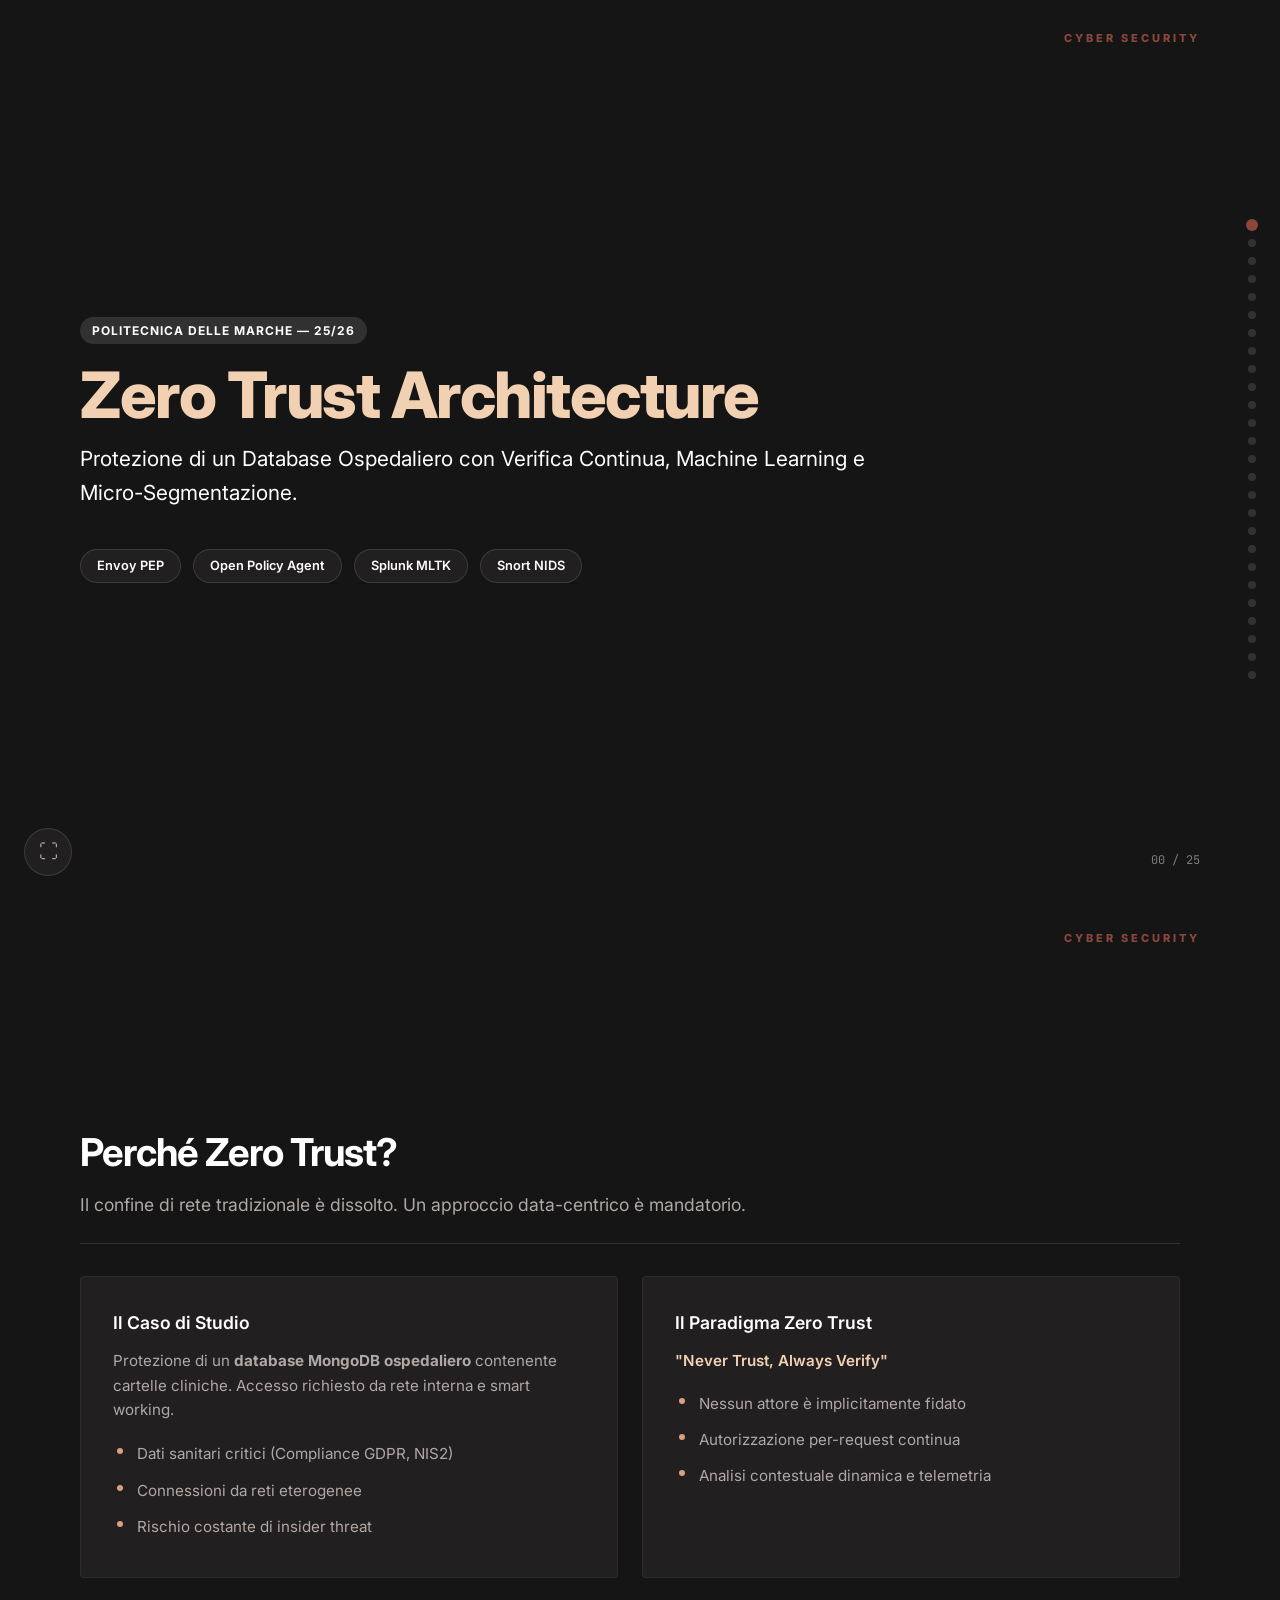
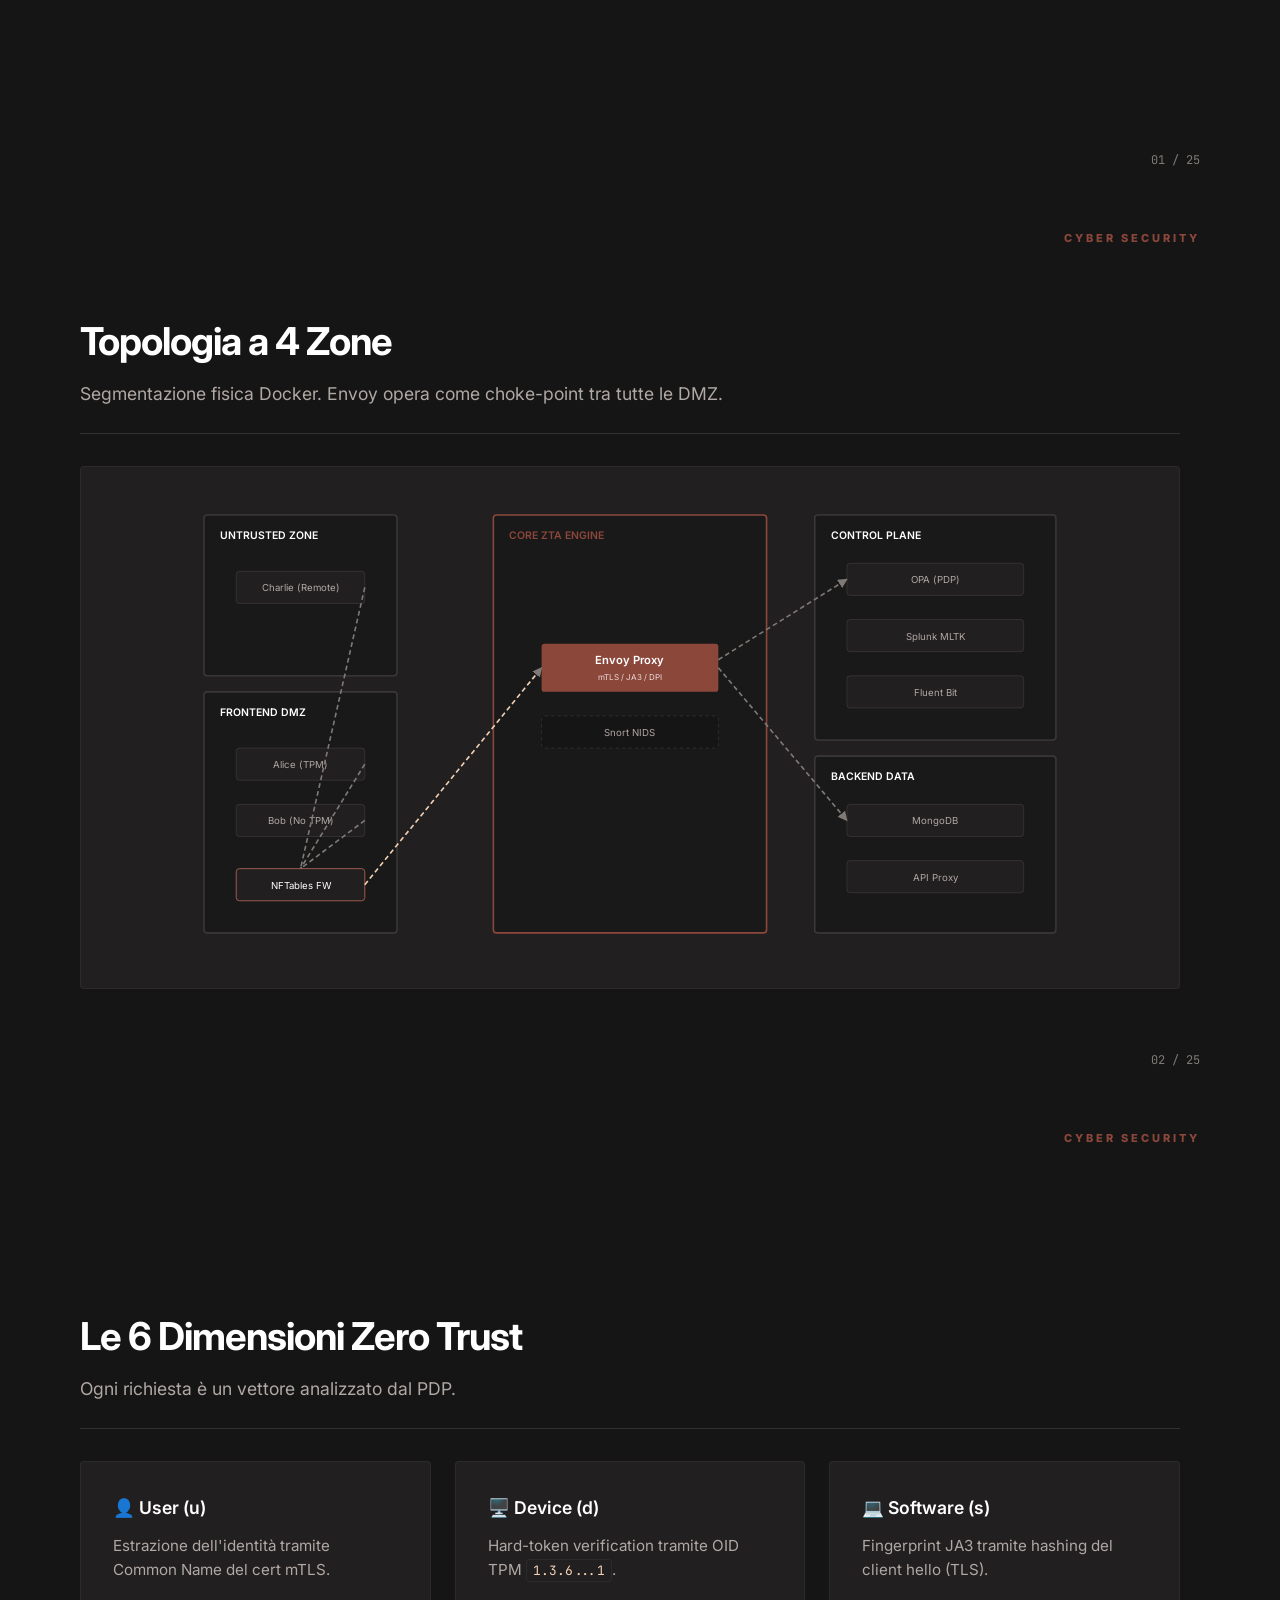
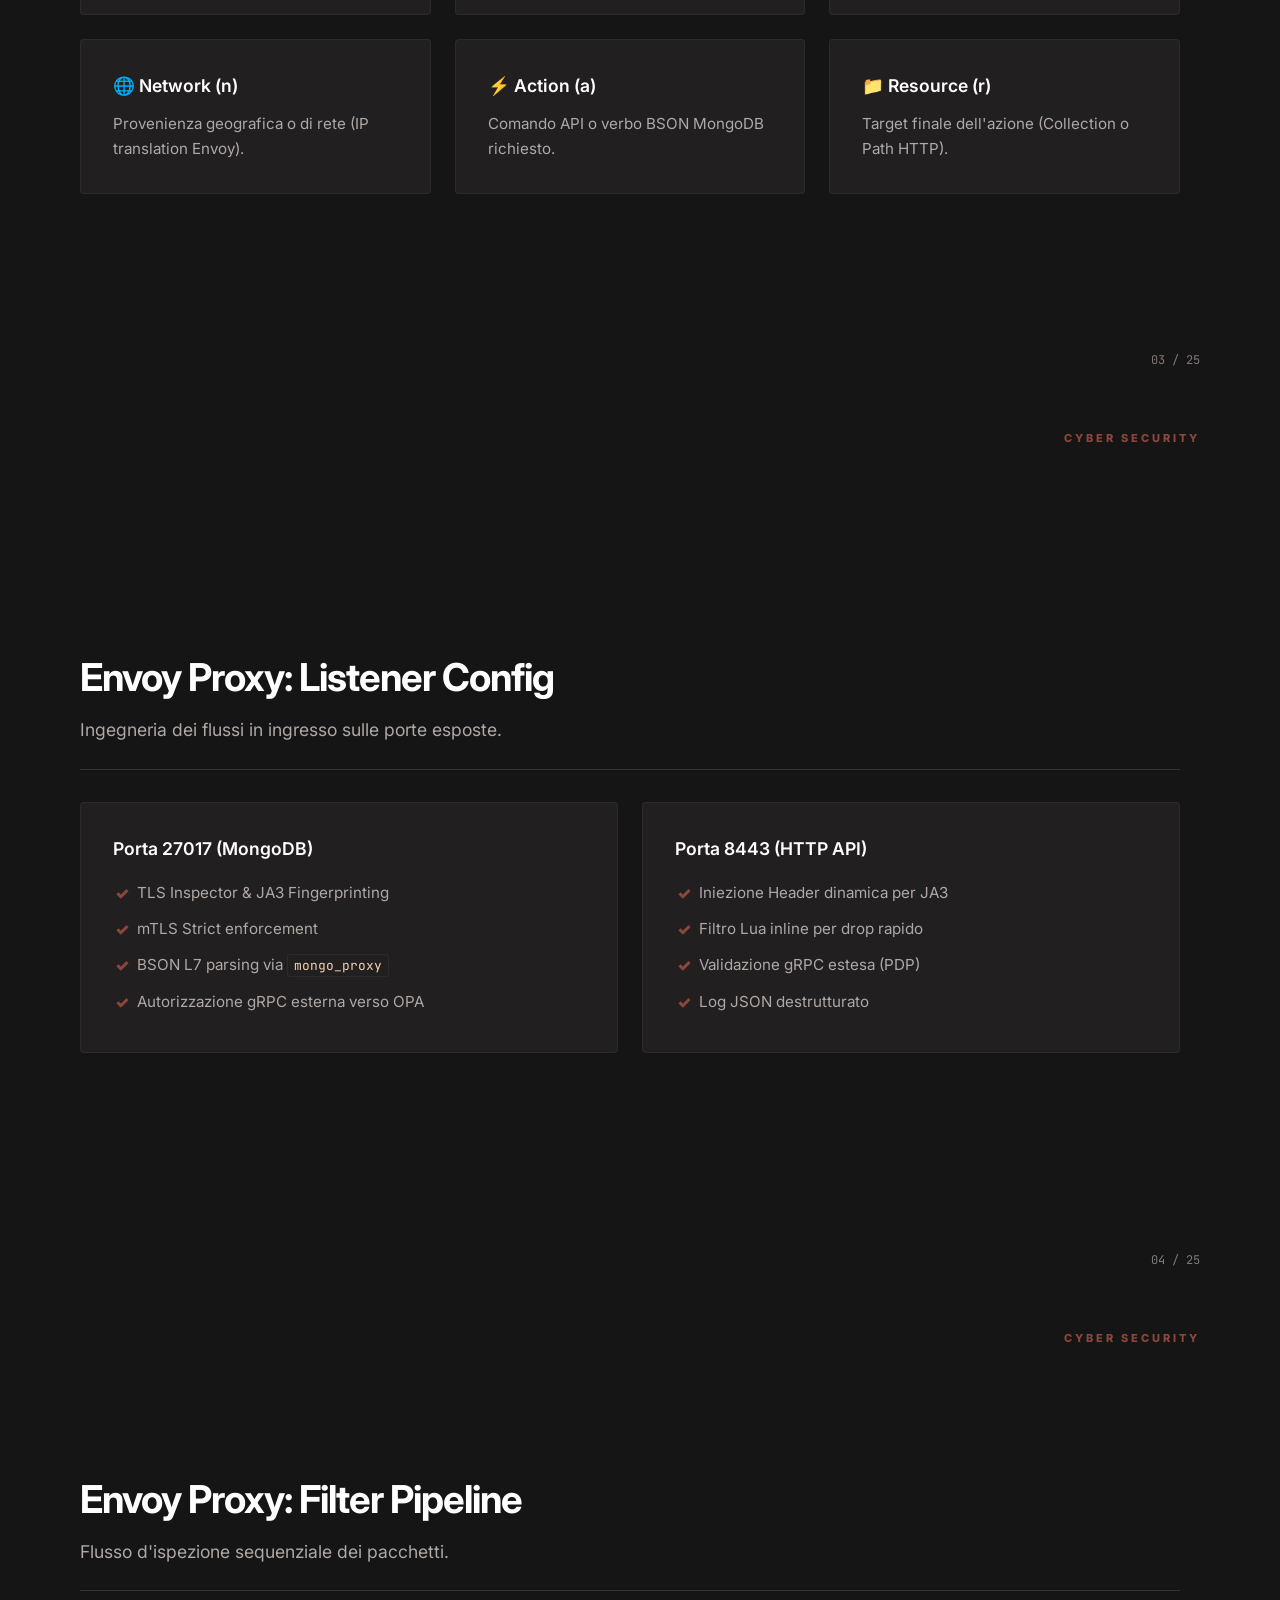
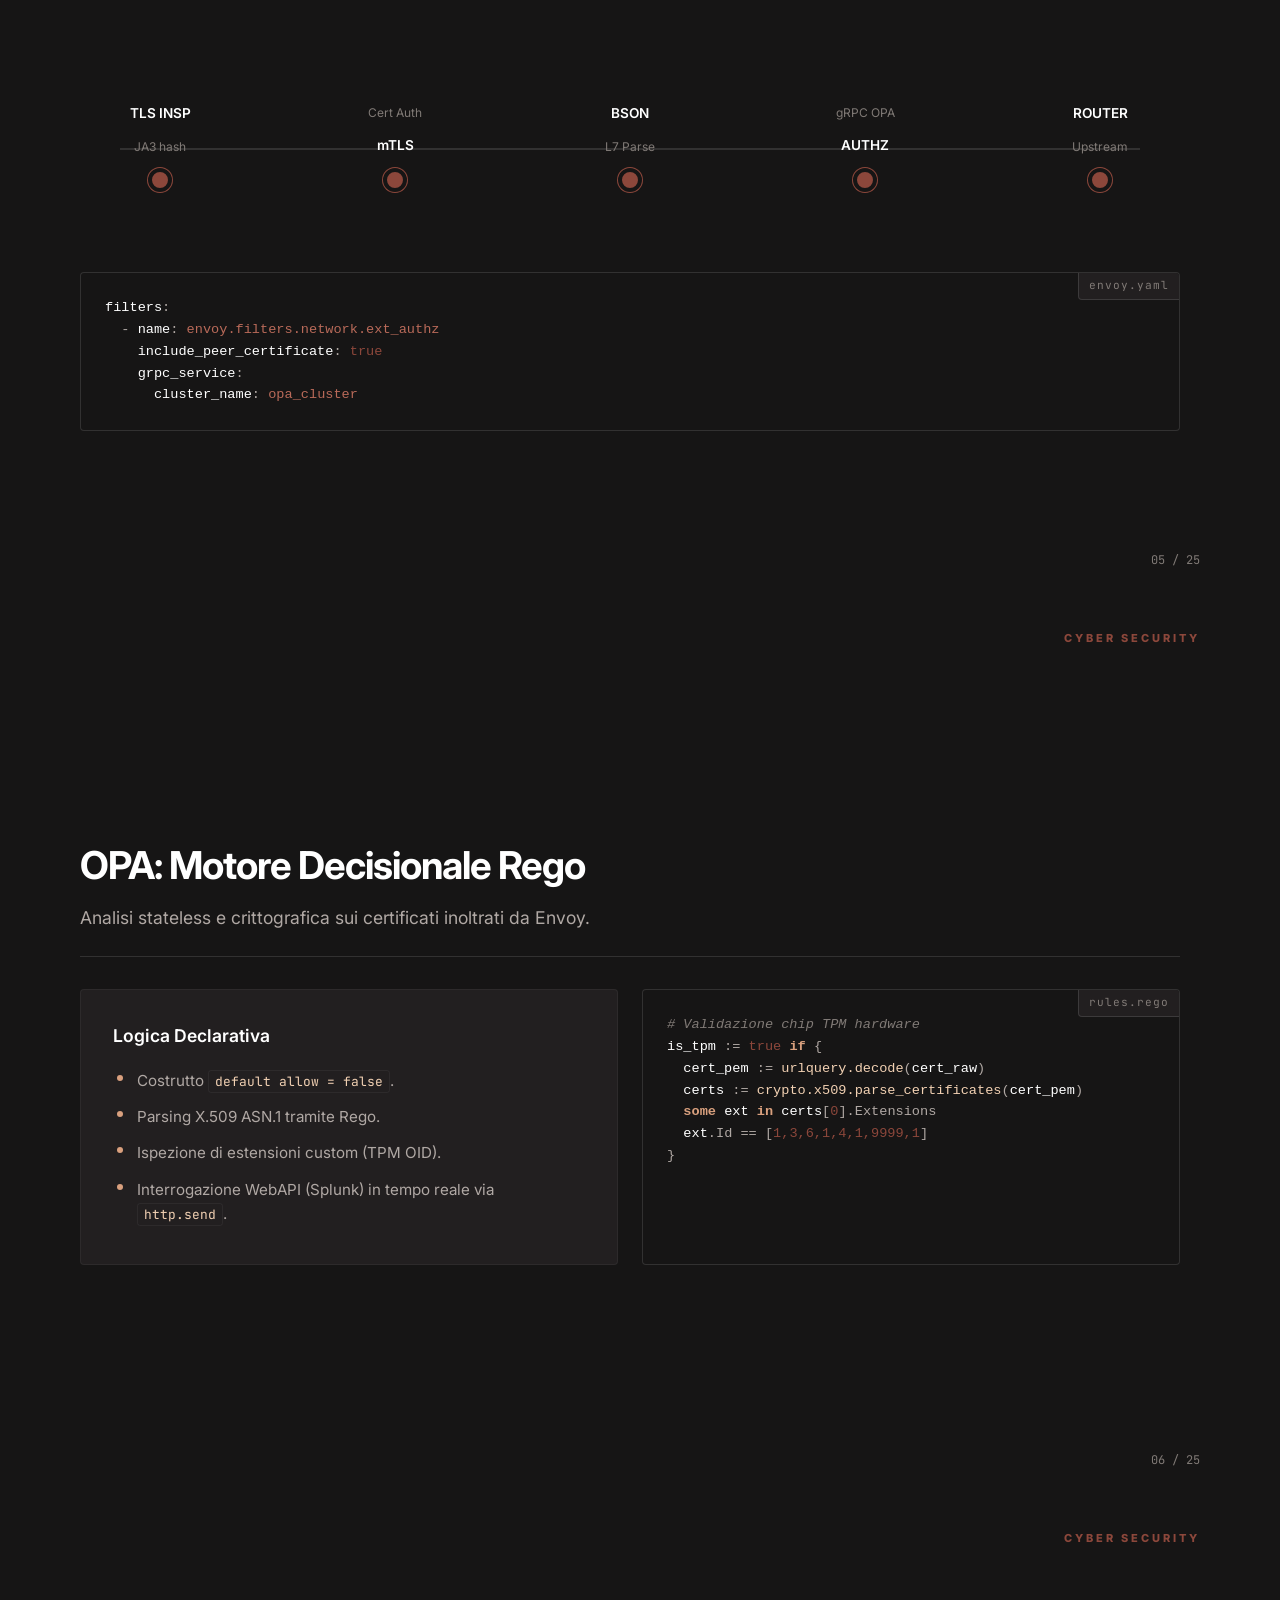
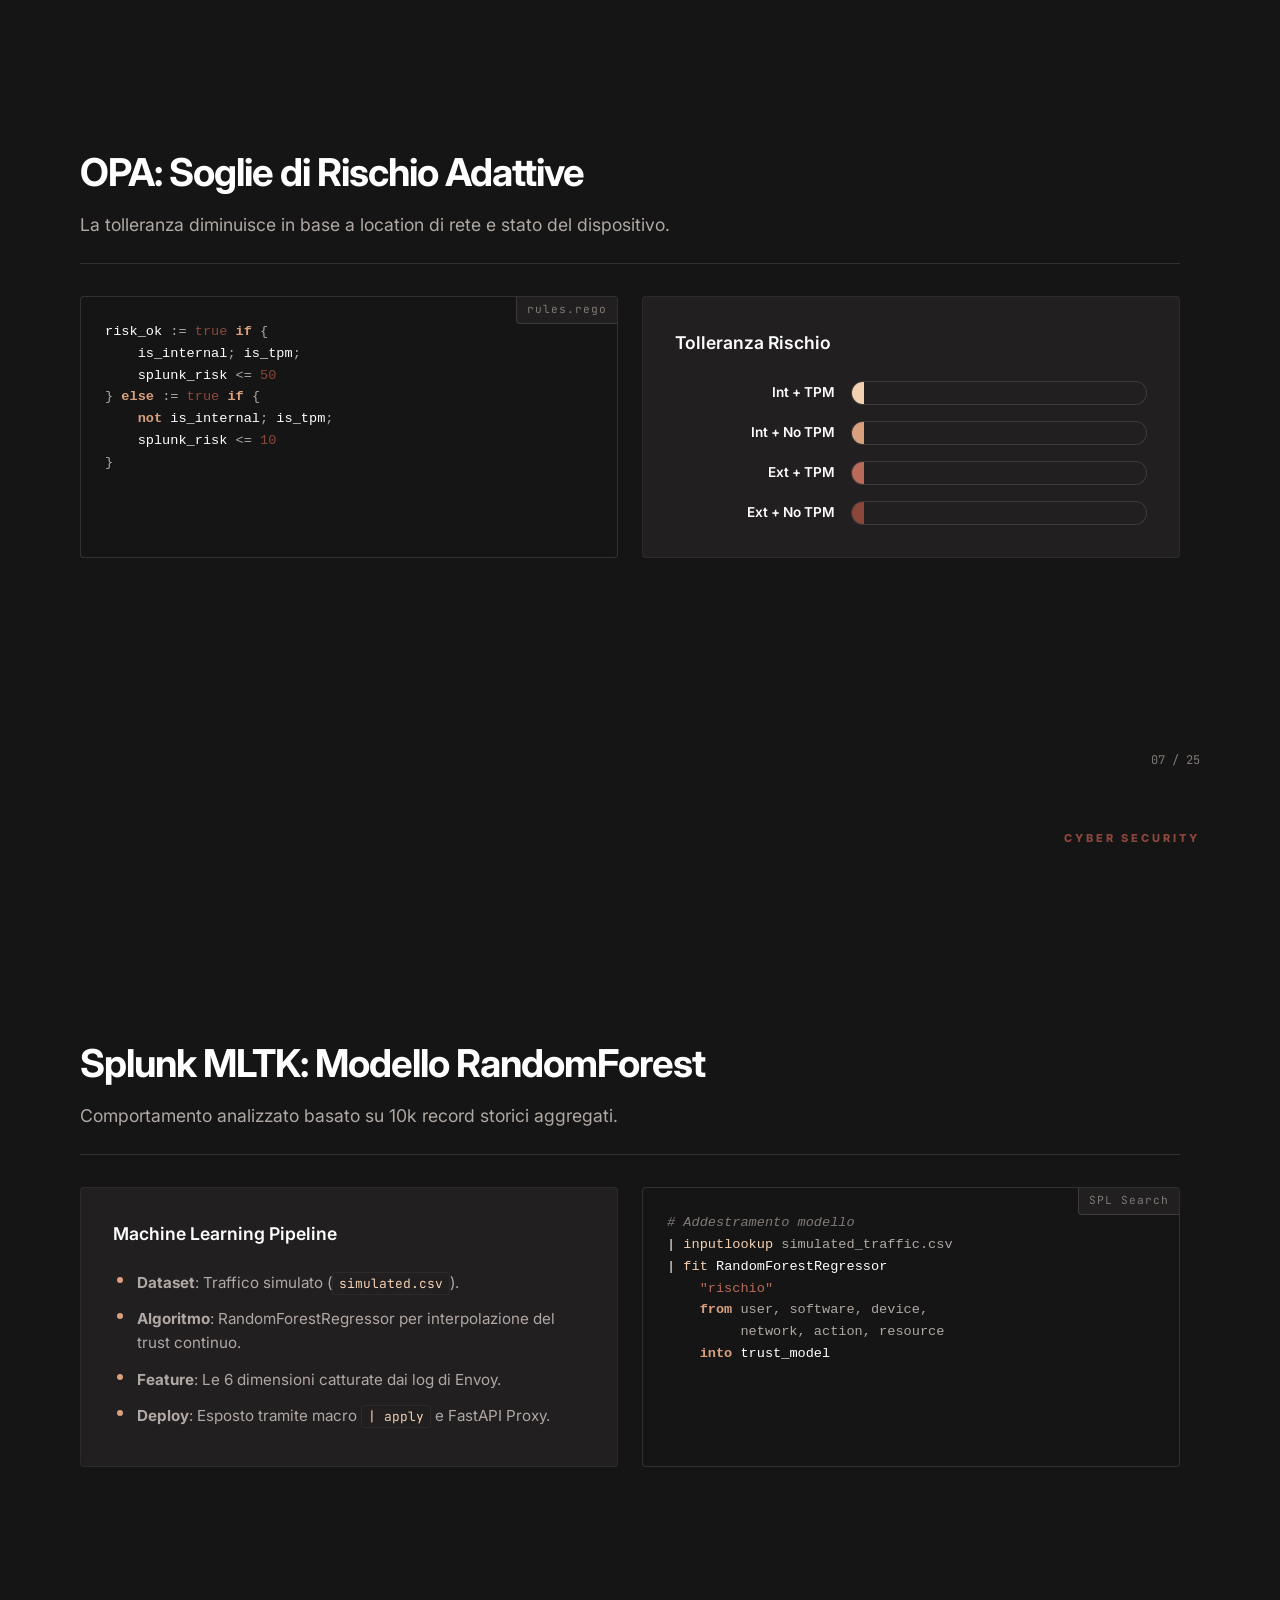
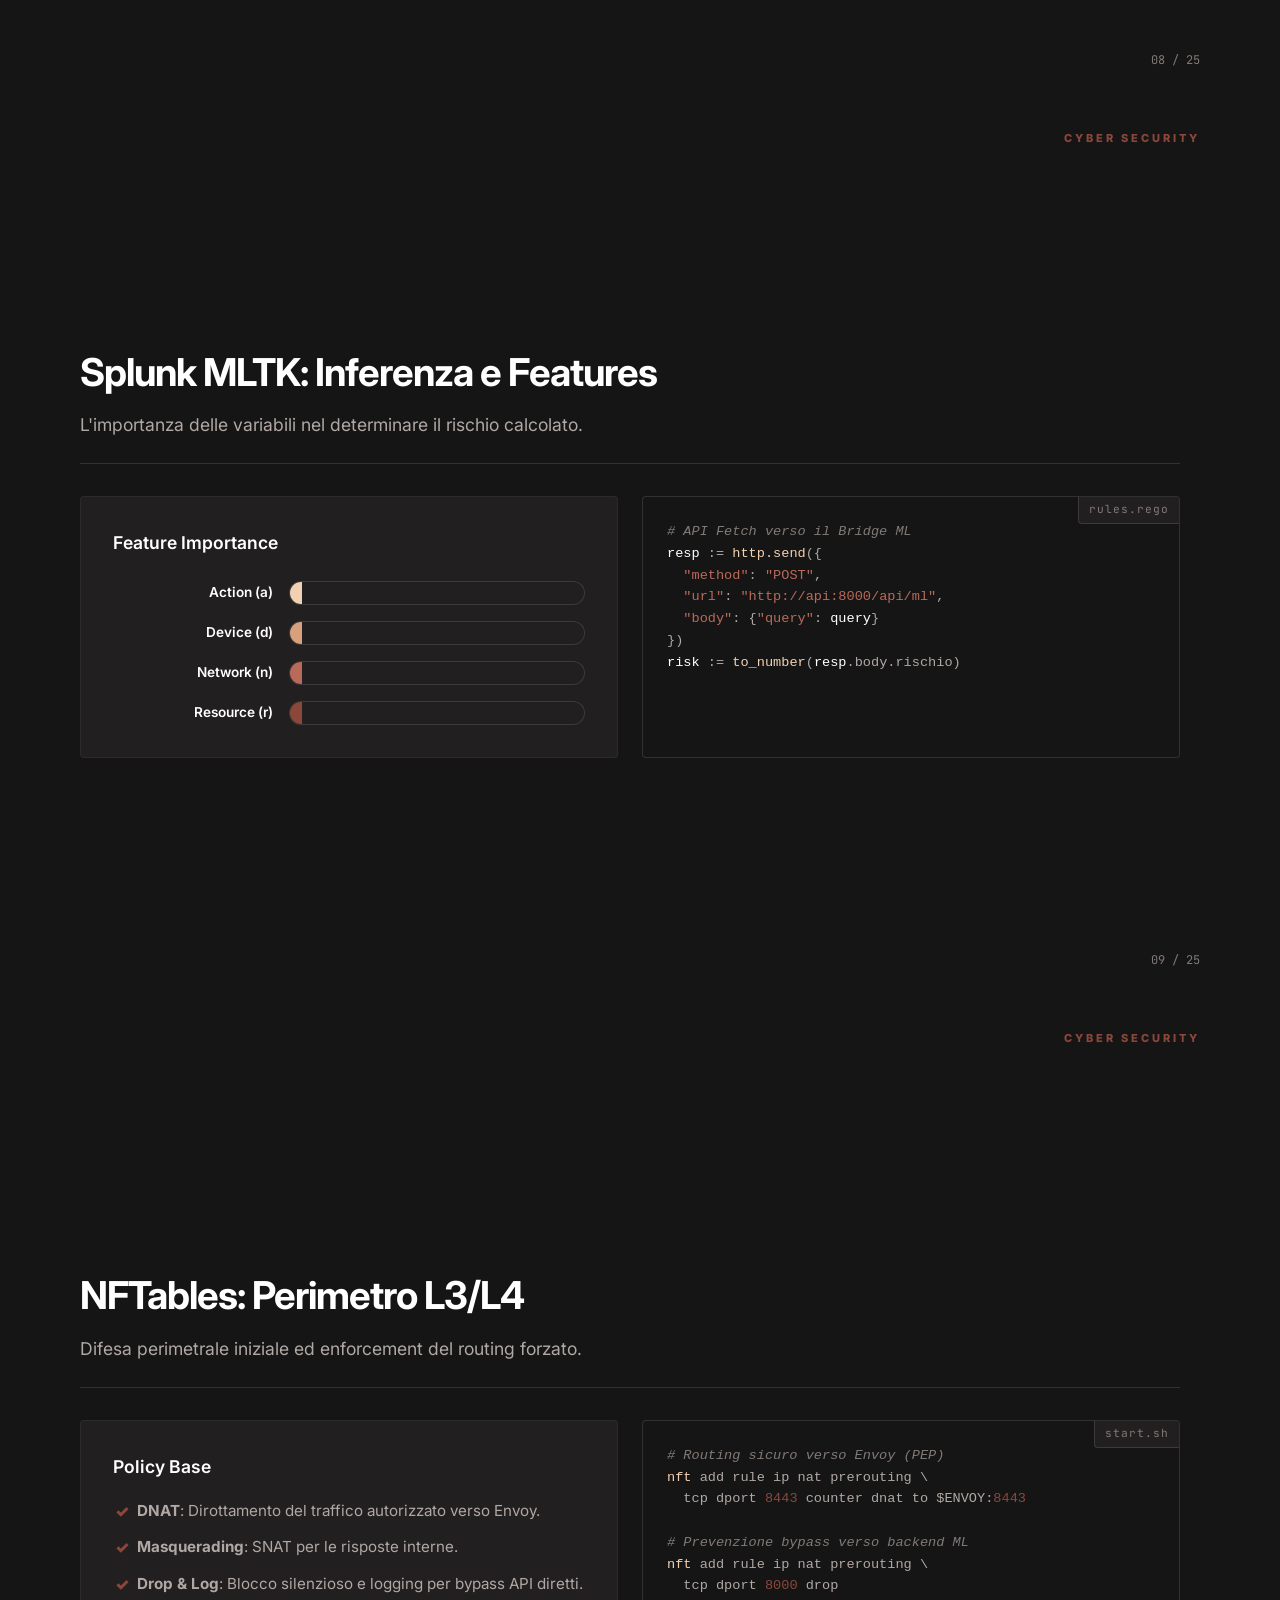
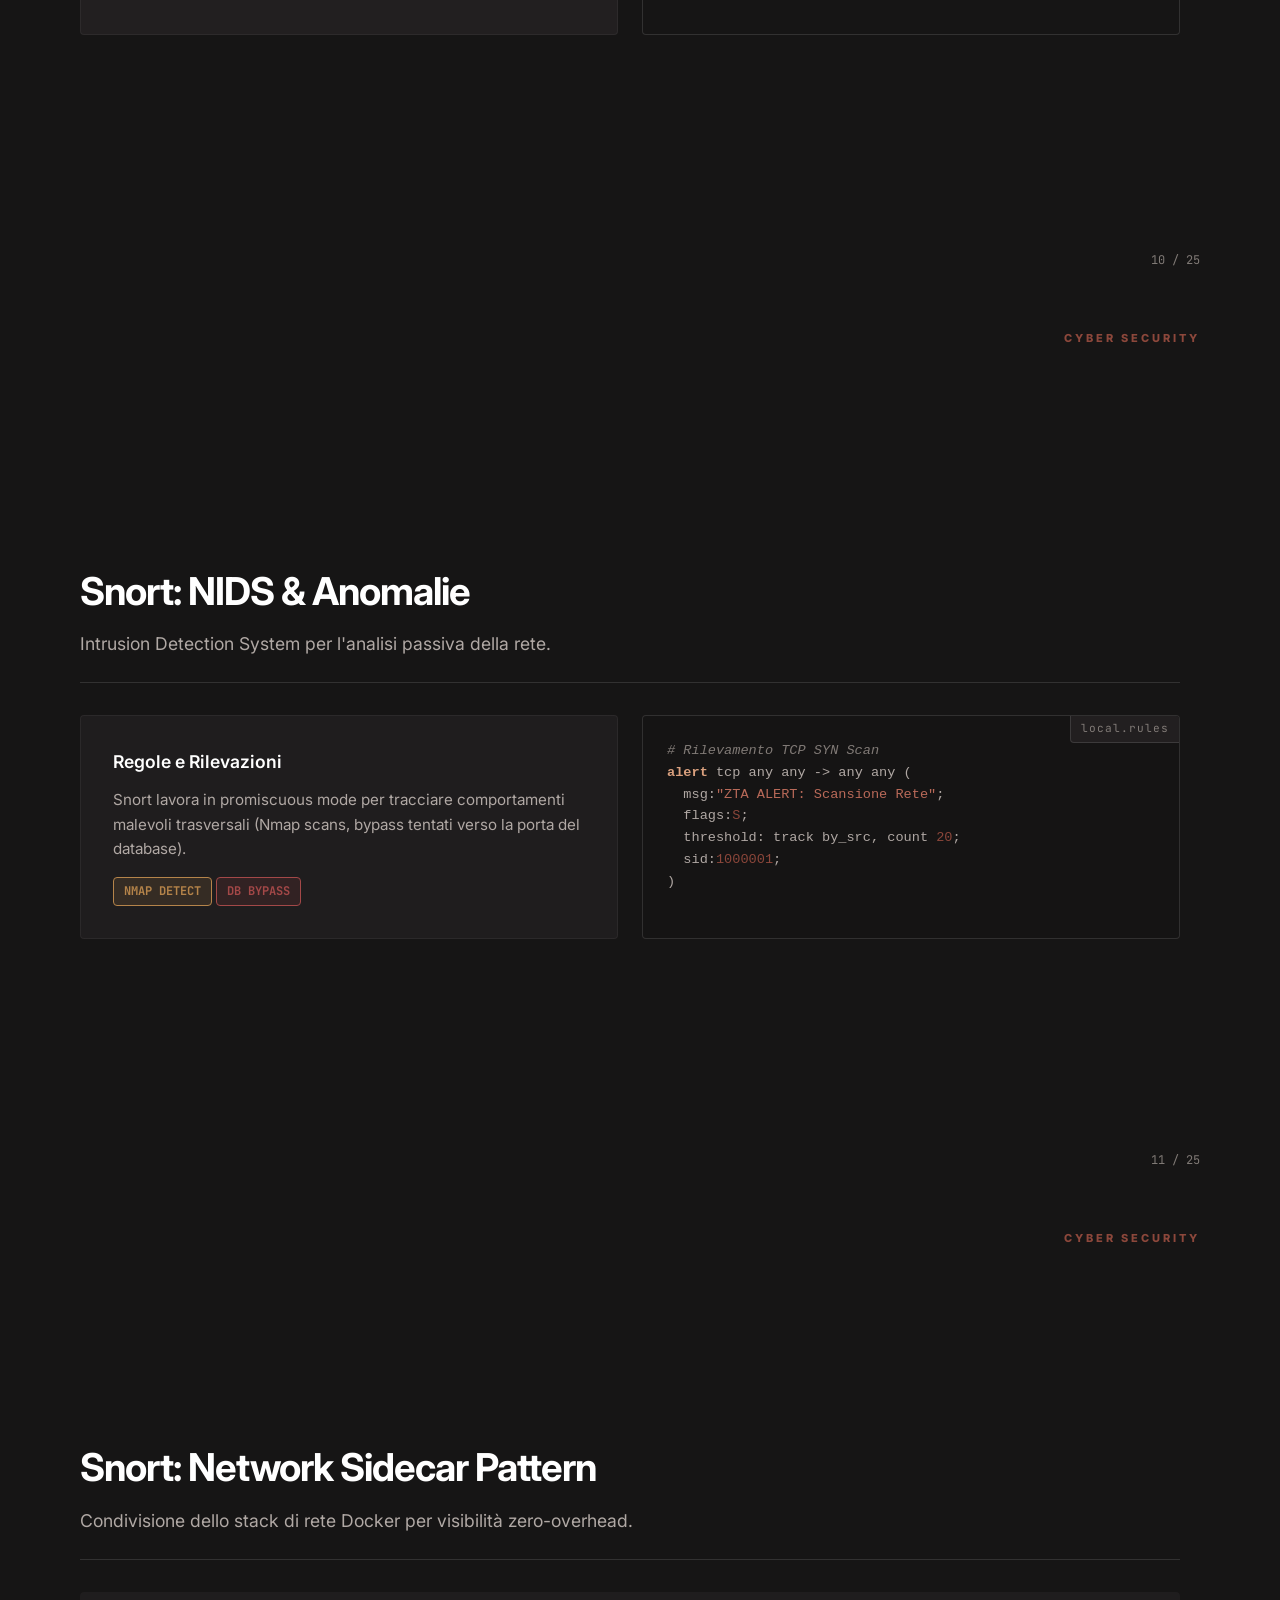
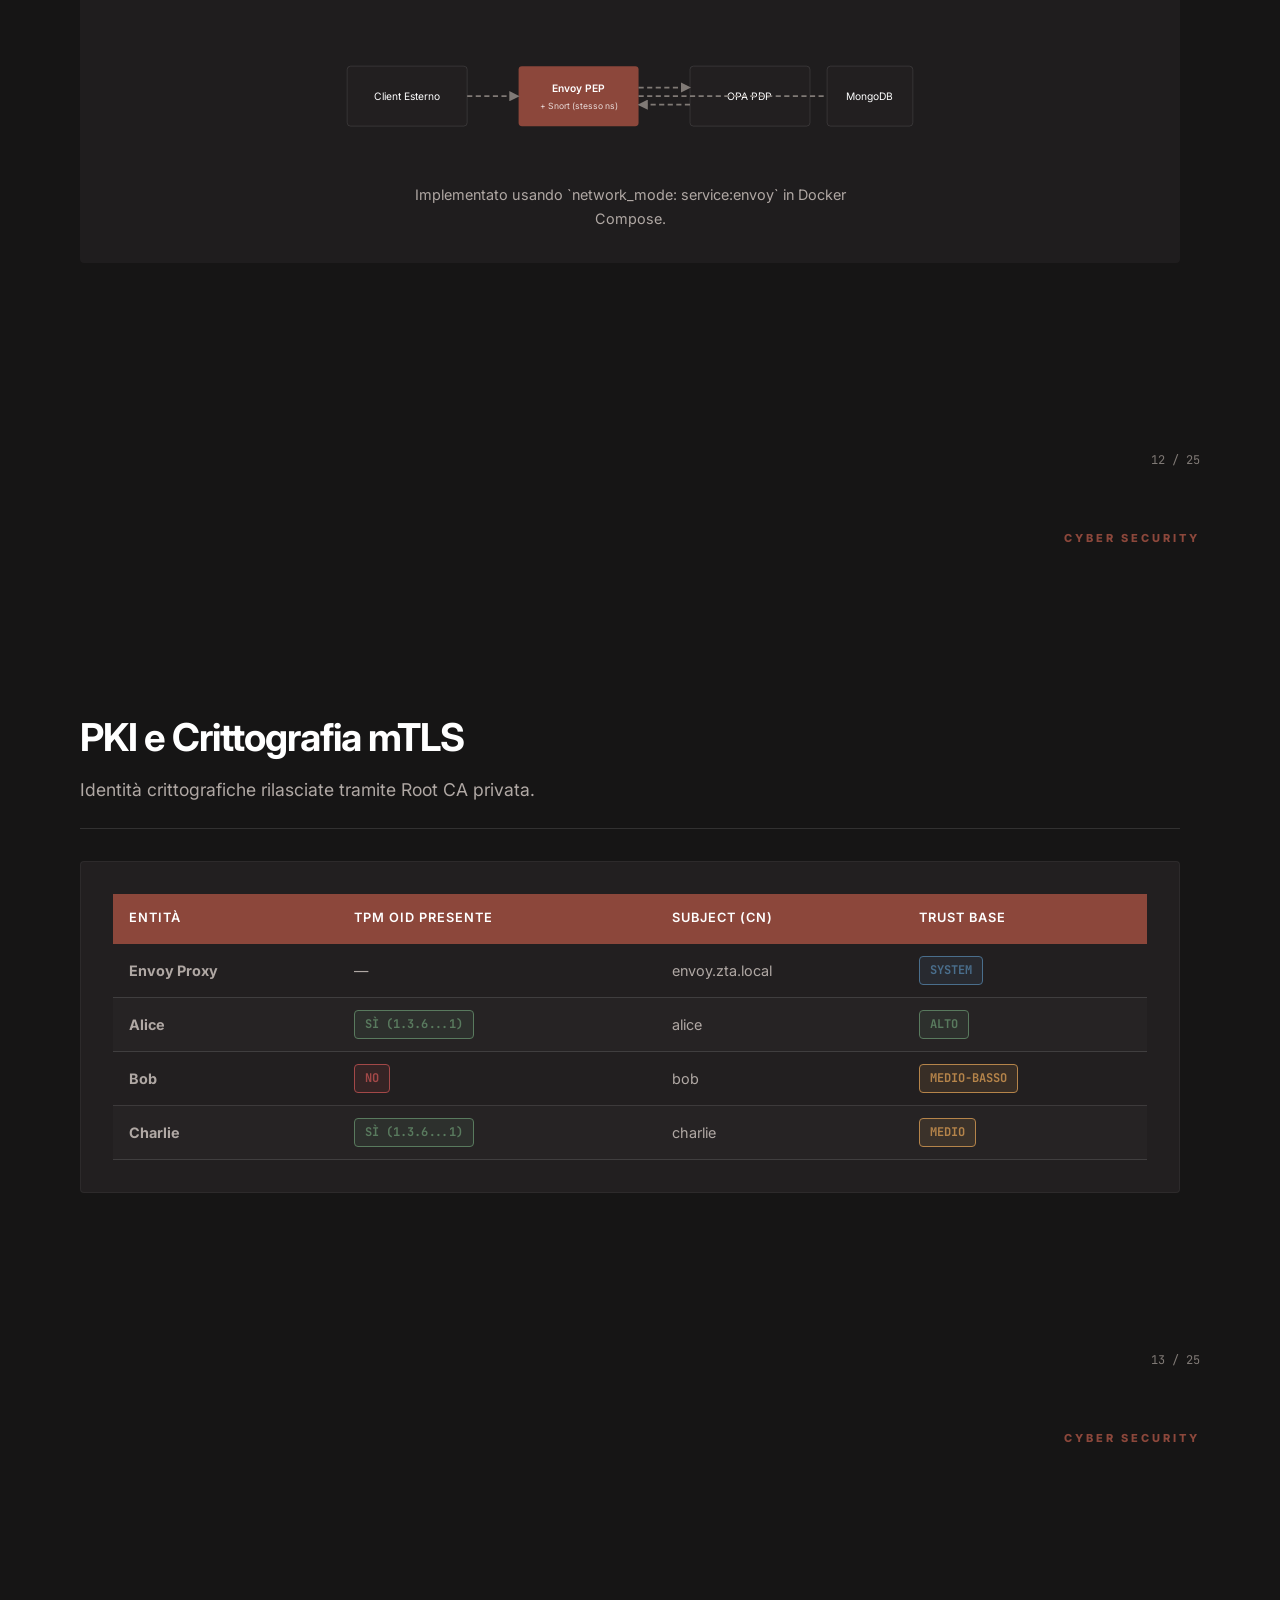
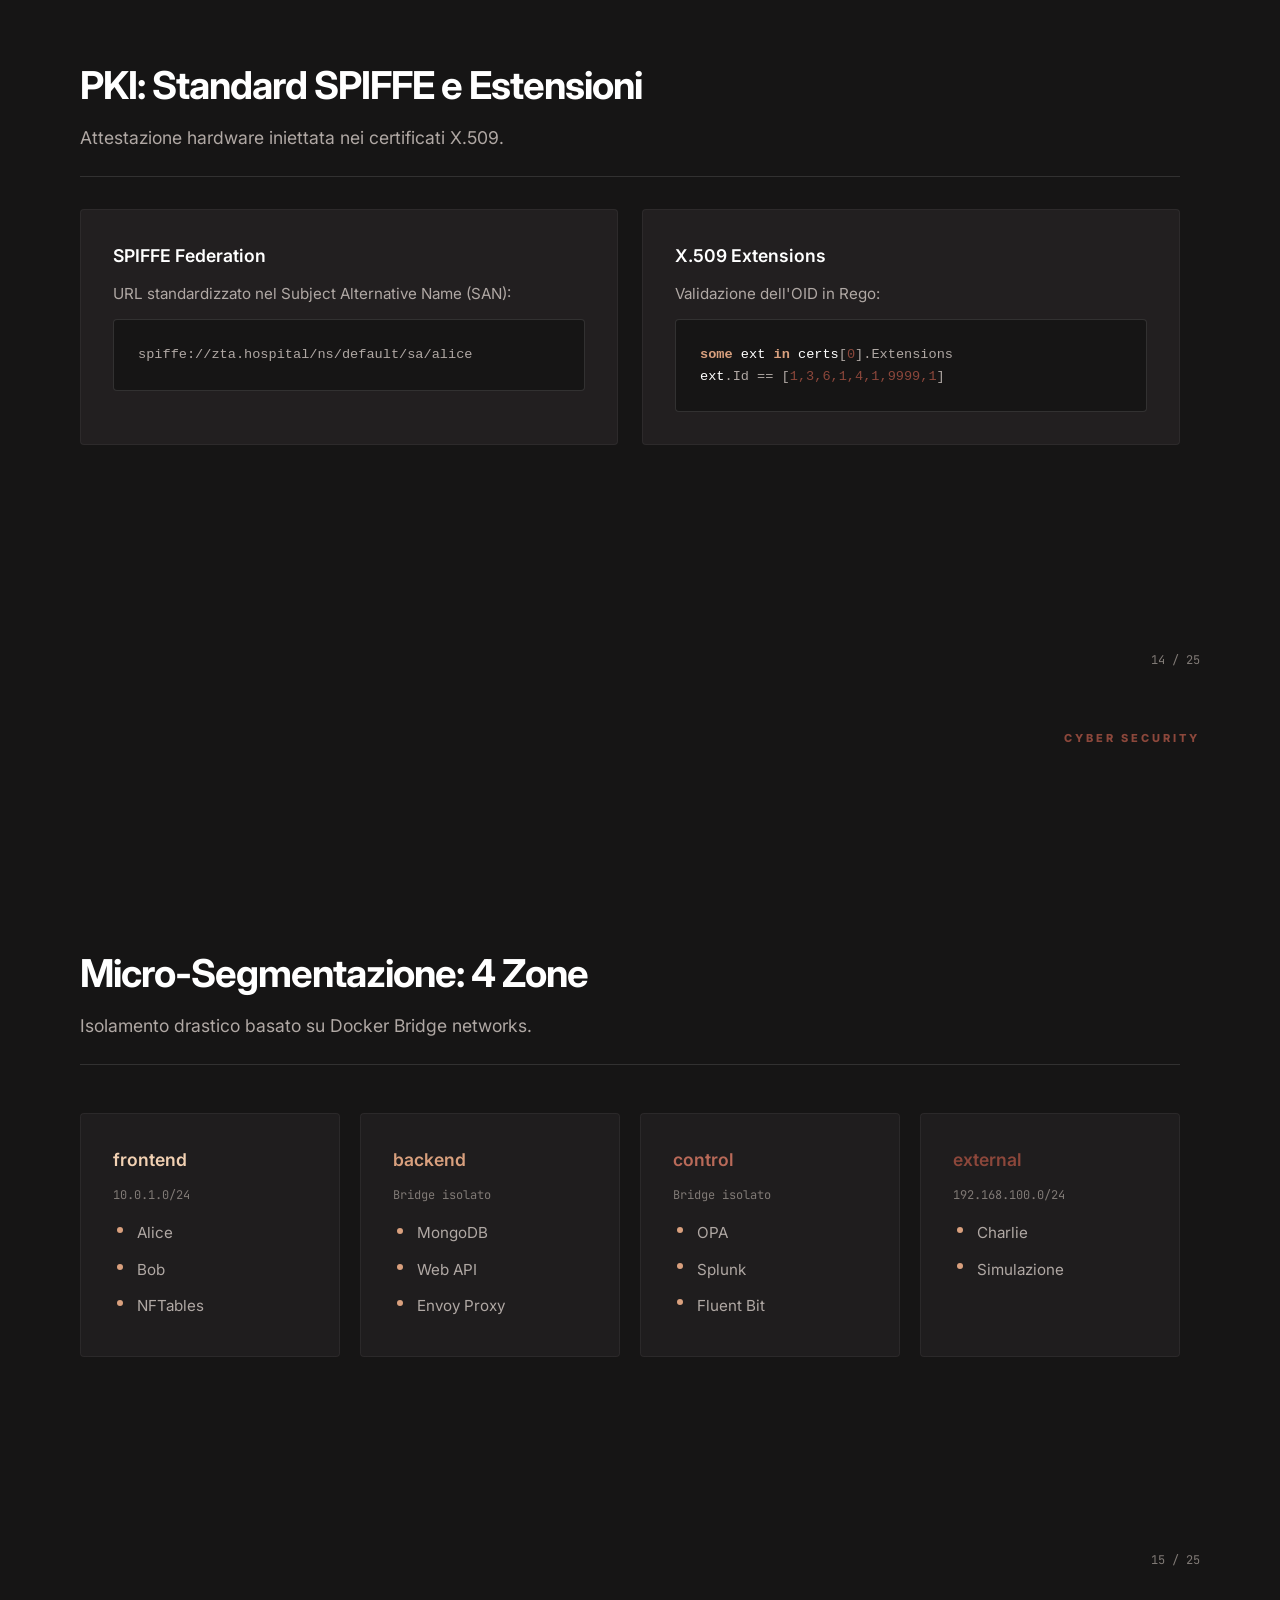
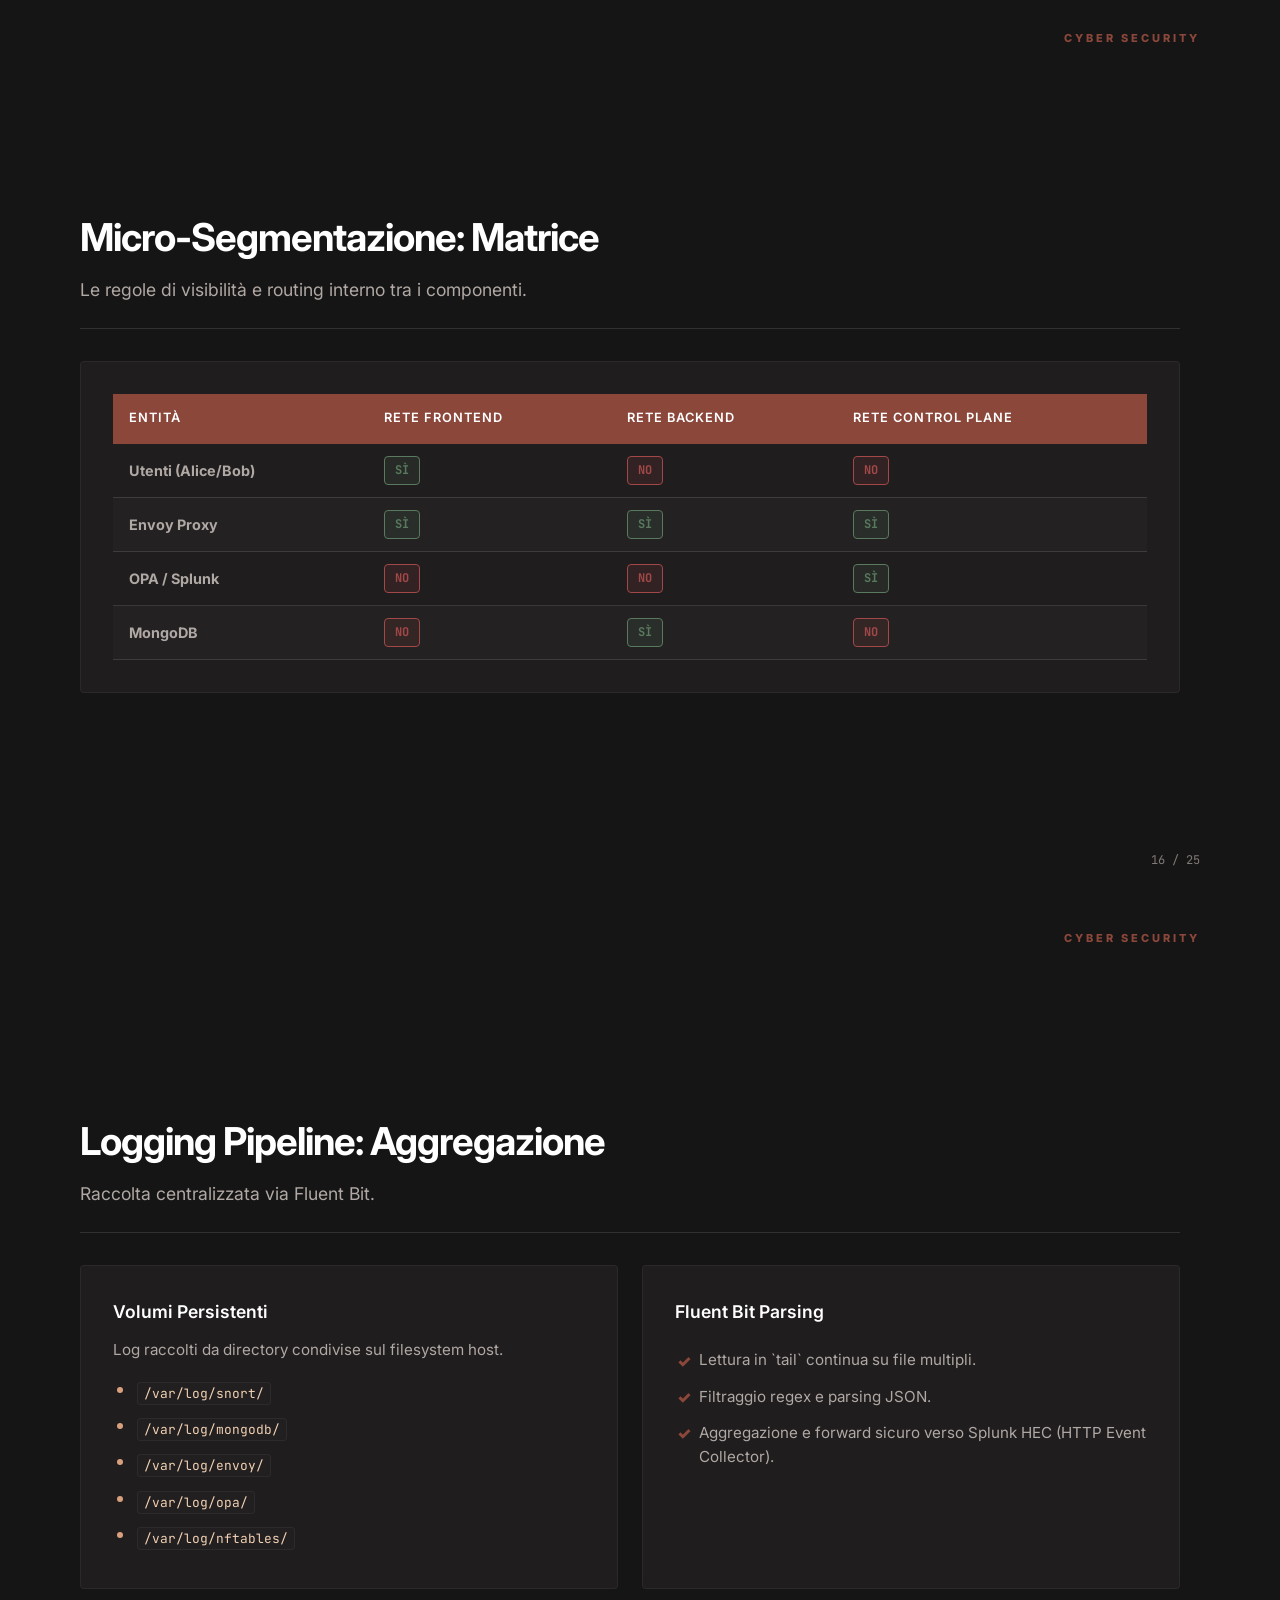
==== esempio_presentazione_zta.html @ 0727b57b "Grafico" ====
<!DOCTYPE html>
<html lang="it">
<head>
<meta charset="UTF-8">
<meta name="viewport" content="width=device-width, initial-scale=1.0">
<title>Zero Trust Architecture 2026 — Presentazione Progetto</title>
<meta name="description" content="Presentazione del progetto Zero Trust Architecture 2026 per il dominio ospedaliero. Envoy, OPA, Splunk MLTK, NFTables, Snort.">
<link rel="preconnect" href="https://fonts.googleapis.com">
<link rel="preconnect" href="https://fonts.gstatic.com" crossorigin>
<link href="https://fonts.googleapis.com/css2?family=Inter:wght@300;400;600;700;800&family=JetBrains+Mono:wght@400;600;800&display=swap" rel="stylesheet">
<style>
/* ============================================================
   DESIGN SYSTEM — DEEP CHARCOAL & COPPER
   ============================================================ */
:root {
  /* Core Palette */
  --bg-page: #161515;
  --bg-white: #221F20;
  --border: rgba(255, 255, 255, 0.05);
  --border-strong: rgba(255, 255, 255, 0.12);
  
  /* Typography */
  --text-heading: #FFFFFF;
  --text-body: #B0A8A4;
  --text-muted: #807A76;

  /* Accent Palette */
  --accent-copper: #8C473B;
  --accent-terracotta: #B96A59;
  --accent-sand: #D9A07E;
  --accent-cream: #F2D1B3;

  /* Status (adjusted to fit tone) */
  --status-green: #597A5E;
  --status-red: #A34848;
  --status-amber: #B5844A;
  --status-blue: #4A6E8C;
}

*, *::before, *::after { box-sizing: border-box; margin: 0; padding: 0; }
html { 
  scroll-behavior: smooth; 
  scroll-snap-type: y mandatory; 
}

body {
  font-family: 'Inter', sans-serif;
  background-color: var(--bg-page);
  color: var(--text-body);
  overflow-x: hidden;
  line-height: 1.6;
  -webkit-font-smoothing: antialiased;
}

code, .code-block, .pill, .slide-number, .bar-fill {
  font-family: 'JetBrains Mono', monospace;
}

/* ---- BACKGROUND IMAGES ---- */
.bg-cover {
  background-image: linear-gradient(rgba(22,21,21,0.88), rgba(22,21,21,0.88)), url('https://images.unsplash.com/photo-1614064641938-3bbee52942c7?auto=format&fit=crop&w=1920&q=80');
  background-size: cover;
  background-position: center;
  background-attachment: fixed;
}
.bg-net {
  background-image: linear-gradient(rgba(22,21,21,0.92), rgba(22,21,21,0.92)), url('https://images.unsplash.com/photo-1558494949-ef010cbdcc31?auto=format&fit=crop&w=1920&q=80');
  background-size: cover;
  background-position: center;
  background-attachment: fixed;
}
.bg-log {
  background-image: linear-gradient(rgba(22,21,21,0.92), rgba(22,21,21,0.92)), url('https://images.unsplash.com/photo-1526374965328-7f61d4dc18c5?auto=format&fit=crop&w=1920&q=80');
  background-size: cover;
  background-position: center;
  background-attachment: fixed;
}

/* ---- PROGRESS BAR & BTN ---- */
#progress-bar {
  position: fixed;
  top: 0; left: 0; height: 4px;
  background: var(--accent-copper);
  width: 0%;
  z-index: 1001;
  transition: width 0.1s ease-out;
}
#fs-btn {
  position: fixed;
  bottom: 24px; left: 24px;
  background: var(--bg-white);
  color: var(--text-body);
  border: 1px solid var(--border-strong);
  border-radius: 50%;
  width: 48px; height: 48px;
  font-size: 1.2rem;
  cursor: pointer;
  z-index: 1000;
  transition: all 0.2s ease;
  display: flex; align-items: center; justify-content: center;
}
#fs-btn:hover {
  background: var(--accent-copper);
  color: #FFF;
  border-color: var(--accent-copper);
}

/* ---- SLIDE CONTAINER ---- */
.slide {
  min-height: 100vh;
  max-height: 100vh;
  display: flex;
  flex-direction: column;
  justify-content: center;
  padding: 60px 100px 60px 80px;
  position: relative;
  overflow-y: auto;
  overflow-x: hidden;
  scroll-snap-align: start;
  scroll-snap-stop: always;
}
.slide-number {
  position: absolute;
  bottom: 30px; right: 80px;
  font-size: 12px;
  color: var(--text-muted);
}
.top-logo {
  position: absolute;
  top: 30px; right: 80px;
  font-size: 11px;
  font-weight: 800;
  letter-spacing: 3px;
  color: var(--accent-copper);
}

/* ---- TYPOGRAPHY ---- */
.slide-header { margin-bottom: 32px; }
h1 {
  font-size: clamp(3rem, 5vw, 4rem);
  font-weight: 800;
  letter-spacing: -1.5px;
  line-height: 1.1;
  color: var(--text-heading);
}
h2 {
  font-size: clamp(2rem, 3vw, 2.5rem);
  font-weight: 700;
  letter-spacing: -1px;
  color: var(--text-heading);
  margin-bottom: 8px;
}
.subtitle {
  font-size: 1.1rem;
  font-weight: 400;
  color: var(--text-body);
  max-width: 800px;
}
.slide-divider {
  border: 0;
  height: 1px;
  background: var(--border-strong);
  margin-top: 24px;
  width: 100%;
}
h3 {
  font-size: 1.1rem;
  font-weight: 600;
  color: var(--text-heading);
  margin-bottom: 12px;
}
p, li { font-size: 0.95rem; }

/* ---- CARDS & LAYOUTS ---- */
.card {
  background: var(--bg-white);
  border: 1px solid var(--border);
  padding: 32px; 
  border-radius: 4px;
  transition: transform 0.2s ease, border-color 0.2s ease;
}
.card:hover {
  border-color: var(--border-strong);
}
.grid-2 { display: grid; grid-template-columns: 1fr 1fr; gap: 24px; }
.grid-3 { display: grid; grid-template-columns: repeat(3, 1fr); gap: 24px; }
.grid-4 { display: grid; grid-template-columns: repeat(4, 1fr); gap: 20px; }

/* ---- CODE BLOCK ---- */
.code-block {
  background: var(--bg-page);
  border: 1px solid var(--border-strong);
  padding: 24px;
  border-radius: 4px;
  font-size: 0.85rem;
  line-height: 1.6;
  overflow-x: auto;
  position: relative;
  color: var(--text-body);
}
.code-block .code-label {
  position: absolute;
  top: 0; right: 0;
  font-size: 0.7rem;
  letter-spacing: 1px;
  color: var(--text-muted);
  background: var(--bg-white);
  padding: 4px 10px;
  border-bottom-left-radius: 4px;
  border-left: 1px solid var(--border-strong);
  border-bottom: 1px solid var(--border-strong);
}
.kw { color: var(--accent-sand); font-weight: 600; }
.fn { color: var(--accent-cream); }
.str { color: var(--accent-terracotta); }
.cm { color: var(--text-muted); font-style: italic; }
.num { color: var(--accent-copper); }
.op, .var { color: var(--text-heading); }
code {
  background: var(--bg-white);
  padding: 2px 6px;
  border: 1px solid var(--border);
  border-radius: 3px;
  color: var(--accent-cream);
  font-size: 0.85em;
}

/* ---- TAGS & BADGES ---- */
.tag {
  display: inline-block;
  padding: 4px 12px;
  font-size: 0.75rem;
  font-weight: 700;
  letter-spacing: 1px;
  text-transform: uppercase;
  background: var(--border-strong);
  color: var(--text-heading);
  border-radius: 20px;
}
.icon-badge {
  display: inline-flex; align-items: center; gap: 6px;
  padding: 6px 16px;
  font-size: 0.8rem; font-weight: 600;
  border: 1px solid var(--border-strong);
  background: var(--bg-white);
  color: var(--text-heading);
  border-radius: 20px;
}

/* ---- SVG DIAGRAM ---- */
.diagram-container {
  background: var(--bg-white);
  border: 1px solid var(--border);
  padding: 32px;
  text-align: center;
  border-radius: 4px;
}
.diagram-container svg { max-width: 100%; height: auto; max-height: 50vh; }
.flow-line {
  stroke-dasharray: 6 4;
  animation: flow 1s linear infinite;
}
@keyframes flow { to { stroke-dashoffset: -10; } }

/* ---- TABLE ---- */
.data-table {
  width: 100%;
  border-collapse: collapse;
  font-size: 0.9rem;
}
.data-table th {
  padding: 14px 16px;
  text-align: left;
  font-weight: 600;
  font-size: 0.8rem;
  letter-spacing: 1px;
  text-transform: uppercase;
  color: #FFF;
  background: var(--accent-copper);
  border-bottom: 1px solid var(--accent-copper);
}
.data-table td {
  padding: 12px 16px;
  border-bottom: 1px solid var(--border-strong);
  color: var(--text-body);
}
.data-table tr:nth-child(even) td {
  background: rgba(255,255,255,0.02);
}

/* ---- STATUS PILLS ---- */
.pill {
  display: inline-flex; align-items: center; gap: 4px;
  padding: 4px 10px;
  font-size: 0.75rem; font-weight: 700;
  text-transform: uppercase;
  border-radius: 4px;
}
.pill-green { background: rgba(89,122,94,0.15); color: var(--status-green); border: 1px solid var(--status-green); }
.pill-amber { background: rgba(181,132,74,0.15); color: var(--status-amber); border: 1px solid var(--status-amber); }
.pill-red { background: rgba(163,72,72,0.15); color: var(--status-red); border: 1px solid var(--status-red); }
.pill-blue { background: rgba(74,110,140,0.15); color: var(--status-blue); border: 1px solid var(--status-blue); }

/* ---- BAR CHART ---- */
.bar-chart { display: flex; flex-direction: column; gap: 16px; }
.bar-row { display: flex; align-items: center; gap: 16px; }
.bar-label {
  flex: 0 0 160px;
  font-size: 0.85rem; font-weight: 600;
  color: var(--text-heading); text-align: right;
}
.bar-track {
  flex: 1; height: 24px;
  background: var(--bg-white);
  border: 1px solid var(--border-strong);
  border-radius: 12px; overflow: hidden;
}
.bar-fill {
  height: 100%;
  display: flex; align-items: center; justify-content: flex-end;
  padding-right: 12px;
  font-size: 0.75rem; font-weight: 700; color: #FFF;
  transition: width 1s ease-out; width: 0%;
}
.fill-copper { background: var(--accent-copper); }
.fill-terracotta { background: var(--accent-terracotta); }
.fill-sand { background: var(--accent-sand); color: var(--bg-page); }
.fill-cream { background: var(--accent-cream); color: var(--bg-page); }

/* ---- HORIZONTAL TIMELINE (Slides 5 & 23) ---- */
.horiz-timeline {
  display: flex;
  align-items: center;
  justify-content: space-between;
  position: relative;
  margin: 40px 0;
  padding: 40px 20px;
}
.timeline-line {
  position: absolute;
  top: 50%; left: 40px; right: 40px;
  height: 2px;
  background: var(--border-strong);
  z-index: 1;
}
.timeline-nodes {
  display: flex;
  justify-content: space-between;
  width: 100%;
  z-index: 2;
}
.t-node {
  display: flex; flex-direction: column; align-items: center; gap: 12px;
  width: 120px; position: relative;
}
.t-node.down { flex-direction: column-reverse; }
.t-circle {
  width: 24px; height: 24px;
  background: var(--accent-copper);
  border-radius: 50%;
  border: 4px solid var(--bg-page);
  box-shadow: 0 0 0 1px var(--accent-copper);
}
.t-text { text-align: center; font-size: 0.85rem; font-weight: 600; color: var(--text-heading); }
.t-sub { font-size: 0.75rem; color: var(--text-muted); font-weight: 400; }

/* ---- LISTS ---- */
ul.feature-list, ul.check-list { list-style: none; padding: 0; }
ul.feature-list li, ul.check-list li {
  padding: 6px 0; padding-left: 24px; position: relative;
}
ul.feature-list li::before {
  content: ''; position: absolute; left: 4px; top: 12px;
  width: 6px; height: 6px; background: var(--accent-sand); border-radius: 50%;
}
ul.check-list li::before {
  content: '✓'; position: absolute; left: 2px;
  color: var(--accent-copper); font-weight: 900; font-size: 1rem;
}

/* ---- DOTS NAVIGATION ---- */
.dots-nav {
  position: fixed; right: 24px; top: 50%;
  transform: translateY(-50%);
  display: flex; flex-direction: column; gap: 10px; z-index: 1000;
}
.dot {
  width: 8px; height: 8px;
  background: var(--border-strong);
  border-radius: 50%;
  transition: all 0.3s; cursor: pointer;
}
.dot:hover { background: var(--accent-sand); transform: scale(1.5); }
.dot.active { background: var(--accent-copper); transform: scale(1.5); }
.dot::after {
  content: attr(title); position: absolute; right: 20px; top: 50%;
  transform: translateY(-50%); background: var(--bg-white);
  color: var(--text-body); padding: 4px 10px; font-size: 11px;
  border: 1px solid var(--border); border-radius: 4px;
  opacity: 0; pointer-events: none; transition: opacity 0.2s;
  white-space: nowrap;
}
.dot:hover::after { opacity: 1; }

/* ---- ANIMATIONS ---- */
.animate-in-up {
  opacity: 0;
  transform: translateY(30px);
  transition: opacity 0.7s cubic-bezier(.16, 1, .3, 1), transform 0.7s cubic-bezier(.16, 1, .3, 1);
}
.animate-in-up.visible { opacity: 1; transform: translateY(0); }

/* ---- RESPONSIVE ---- */
@media (max-width: 1024px) {
  .slide { padding: 40px 60px 40px 30px; }
  .grid-2, .grid-3, .grid-4 { grid-template-columns: 1fr; }
  .horiz-timeline { flex-direction: column; padding: 20px; margin: 20px 0; }
  .timeline-line { top: 40px; bottom: 40px; left: 50%; right: auto; width: 2px; height: auto; }
  .timeline-nodes { flex-direction: column; align-items: center; gap: 40px; }
  .t-node, .t-node.down { flex-direction: row; width: auto; text-align: left; }
}
</style>
</head>
<body>

<div id="progress-bar"></div>
<button id="fs-btn" title="Toggle Fullscreen">⛶</button>

<!-- NAV DOTS -->
<nav class="dots-nav" id="navbar">
  <a href="#slide-0" title="Home" class="dot"></a>
  <a href="#slide-1" title="Contesto" class="dot"></a>
  <a href="#slide-2" title="Architettura" class="dot"></a>
  <a href="#slide-3" title="6 Dimensioni" class="dot"></a>
  <a href="#slide-4" title="Envoy Listener" class="dot"></a>
  <a href="#slide-5" title="Envoy Pipeline" class="dot"></a>
  <a href="#slide-6" title="OPA Regole" class="dot"></a>
  <a href="#slide-7" title="OPA Rischio" class="dot"></a>
  <a href="#slide-8" title="Splunk Modello" class="dot"></a>
  <a href="#slide-9" title="Splunk Integrazione" class="dot"></a>
  <a href="#slide-10" title="NFTables" class="dot"></a>
  <a href="#slide-11" title="Snort Regole" class="dot"></a>
  <a href="#slide-12" title="Snort Architettura" class="dot"></a>
  <a href="#slide-13" title="PKI Certificati" class="dot"></a>
  <a href="#slide-14" title="PKI Verifica" class="dot"></a>
  <a href="#slide-15" title="Reti Zone" class="dot"></a>
  <a href="#slide-16" title="Reti Matrice" class="dot"></a>
  <a href="#slide-17" title="Log Sorgenti" class="dot"></a>
  <a href="#slide-18" title="Log Architettura" class="dot"></a>
  <a href="#slide-19" title="MongoDB" class="dot"></a>
  <a href="#slide-20" title="DPI L7" class="dot"></a>
  <a href="#slide-21" title="DPI Confronto" class="dot"></a>
  <a href="#slide-22" title="Scenari 1/2" class="dot"></a>
  <a href="#slide-23" title="Scenari 2/2" class="dot"></a>
  <a href="#slide-24" title="Risultati" class="dot"></a>
  <a href="#slide-25" title="Sviluppi Futuri" class="dot"></a>
</nav>

<!-- ============================================================
     SLIDE 0 — HERO (BG Unsplash)
     ============================================================ -->
<section class="slide bg-cover" id="slide-0">
  <div class="top-logo">CYBER SECURITY</div>
  <div class="animate-in-up">
    <div style="margin-bottom:16px;">
      <span class="tag">Politecnica delle Marche — 25/26</span>
    </div>
    <h1 style="color:var(--accent-cream); margin-bottom: 12px;">Zero Trust Architecture</h1>
    <p class="subtitle" style="color:var(--text-heading); font-size: 1.3rem;">Protezione di un Database Ospedaliero con Verifica Continua, Machine Learning e Micro-Segmentazione.</p>
    <div style="margin-top:40px; display:flex; gap:12px; flex-wrap:wrap;">
      <span class="icon-badge">Envoy PEP</span>
      <span class="icon-badge">Open Policy Agent</span>
      <span class="icon-badge">Splunk MLTK</span>
      <span class="icon-badge">Snort NIDS</span>
    </div>
  </div>
  <span class="slide-number">00 / 25</span>
</section>

<!-- ============================================================
     SLIDE 1 — INTRODUZIONE (BG Unsplash)
     ============================================================ -->
<section class="slide bg-cover" id="slide-1">
  <div class="top-logo">CYBER SECURITY</div>
  <div class="slide-header animate-in-up">
    <h2>Perché Zero Trust?</h2>
    <p class="subtitle">Il confine di rete tradizionale è dissolto. Un approccio data-centrico è mandatorio.</p>
    <hr class="slide-divider">
  </div>
  
  <div class="grid-2">
    <div class="card animate-in-up">
      <h3>Il Caso di Studio</h3>
      <p>Protezione di un <strong>database MongoDB ospedaliero</strong> contenente cartelle cliniche. Accesso richiesto da rete interna e smart working.</p>
      <ul class="feature-list" style="margin-top:14px;">
        <li>Dati sanitari critici (Compliance GDPR, NIS2)</li>
        <li>Connessioni da reti eterogenee</li>
        <li>Rischio costante di insider threat</li>
      </ul>
    </div>
    <div class="card animate-in-up" style="transition-delay:0.1s;">
      <h3>Il Paradigma Zero Trust</h3>
      <p style="color:var(--accent-cream); font-weight:600; margin-bottom:12px;">"Never Trust, Always Verify"</p>
      <ul class="feature-list">
        <li>Nessun attore è implicitamente fidato</li>
        <li>Autorizzazione per-request continua</li>
        <li>Analisi contestuale dinamica e telemetria</li>
      </ul>
    </div>
  </div>
  <span class="slide-number">01 / 25</span>
</section>

<!-- ============================================================
     SLIDE 2 — ARCHITETTURA (BG Net)
     ============================================================ -->
<section class="slide bg-net" id="slide-2">
  <div class="top-logo">CYBER SECURITY</div>
  <div class="slide-header animate-in-up">
    <h2>Topologia a 4 Zone</h2>
    <p class="subtitle">Segmentazione fisica Docker. Envoy opera come choke-point tra tutte le DMZ.</p>
    <hr class="slide-divider">
  </div>

  <div class="diagram-container animate-in-up">
    <!-- Clean Minimalist SVG for Deep Charcoal Theme -->
    <svg viewBox="0 0 1100 560" xmlns="http://www.w3.org/2000/svg" font-family="'Inter', sans-serif">
      <rect x="20" y="20" width="240" height="200" fill="#1A1919" stroke="var(--border-strong)" stroke-width="2" rx="4"/>
      <text x="40" y="50" fill="var(--text-heading)" font-size="13" font-weight="600">UNTRUSTED ZONE</text>
      
      <rect x="20" y="240" width="240" height="300" fill="#1A1919" stroke="var(--border-strong)" stroke-width="2" rx="4"/>
      <text x="40" y="270" fill="var(--text-heading)" font-size="13" font-weight="600">FRONTEND DMZ</text>

      <rect x="380" y="20" width="340" height="520" fill="#1A1919" stroke="var(--accent-copper)" stroke-width="2" rx="4"/>
      <text x="400" y="50" fill="var(--accent-copper)" font-size="13" font-weight="600">CORE ZTA ENGINE</text>

      <rect x="780" y="20" width="300" height="280" fill="#1A1919" stroke="var(--border-strong)" stroke-width="2" rx="4"/>
      <text x="800" y="50" fill="var(--text-heading)" font-size="13" font-weight="600">CONTROL PLANE</text>

      <rect x="780" y="320" width="300" height="220" fill="#1A1919" stroke="var(--border-strong)" stroke-width="2" rx="4"/>
      <text x="800" y="350" fill="var(--text-heading)" font-size="13" font-weight="600">BACKEND DATA</text>

      <!-- Nodes -->
      <g transform="translate(60, 90)">
        <rect width="160" height="40" fill="var(--bg-white)" stroke="var(--border-strong)" rx="4"/>
        <text x="80" y="25" fill="var(--text-body)" font-size="12" text-anchor="middle">Charlie (Remote)</text>
      </g>
      
      <g transform="translate(60, 310)">
        <rect width="160" height="40" fill="var(--bg-white)" stroke="var(--border-strong)" rx="4"/>
        <text x="80" y="25" fill="var(--text-body)" font-size="12" text-anchor="middle">Alice (TPM)</text>
      </g>

      <g transform="translate(60, 380)">
        <rect width="160" height="40" fill="var(--bg-white)" stroke="var(--border-strong)" rx="4"/>
        <text x="80" y="25" fill="var(--text-body)" font-size="12" text-anchor="middle">Bob (No TPM)</text>
      </g>

      <g transform="translate(60, 460)">
        <rect width="160" height="40" fill="var(--bg-white)" stroke="var(--accent-terracotta)" rx="4"/>
        <text x="80" y="25" fill="#FFF" font-size="12" text-anchor="middle">NFTables FW</text>
      </g>

      <g transform="translate(440, 180)">
        <rect width="220" height="60" fill="var(--accent-copper)" rx="4"/>
        <text x="110" y="25" fill="#FFF" font-size="14" font-weight="600" text-anchor="middle">Envoy Proxy</text>
        <text x="110" y="45" fill="#FFF" font-size="10" opacity="0.8" text-anchor="middle">mTLS / JA3 / DPI</text>
      </g>

      <g transform="translate(440, 270)">
        <rect width="220" height="40" fill="var(--bg-page)" stroke="var(--border-strong)" stroke-dasharray="4 4" rx="4"/>
        <text x="110" y="25" fill="var(--text-body)" font-size="12" text-anchor="middle">Snort NIDS</text>
      </g>

      <g transform="translate(820, 80)">
        <rect width="220" height="40" fill="var(--bg-white)" stroke="var(--border-strong)" rx="4"/>
        <text x="110" y="25" fill="var(--text-body)" font-size="12" text-anchor="middle">OPA (PDP)</text>
      </g>

      <g transform="translate(820, 150)">
        <rect width="220" height="40" fill="var(--bg-white)" stroke="var(--border-strong)" rx="4"/>
        <text x="110" y="25" fill="var(--text-body)" font-size="12" text-anchor="middle">Splunk MLTK</text>
      </g>
      
      <g transform="translate(820, 220)">
        <rect width="220" height="40" fill="var(--bg-white)" stroke="var(--border-strong)" rx="4"/>
        <text x="110" y="25" fill="var(--text-body)" font-size="12" text-anchor="middle">Fluent Bit</text>
      </g>

      <g transform="translate(820, 380)">
        <rect width="220" height="40" fill="var(--bg-white)" stroke="var(--border-strong)" rx="4"/>
        <text x="110" y="25" fill="var(--text-body)" font-size="12" text-anchor="middle">MongoDB</text>
      </g>
      
      <g transform="translate(820, 450)">
        <rect width="220" height="40" fill="var(--bg-white)" stroke="var(--border-strong)" rx="4"/>
        <text x="110" y="25" fill="var(--text-body)" font-size="12" text-anchor="middle">API Proxy</text>
      </g>

      <!-- Arrows -->
      <line class="flow-line" x1="220" y1="110" x2="140" y2="460" stroke="var(--text-muted)" stroke-width="2"/>
      <line class="flow-line" x1="220" y1="330" x2="140" y2="460" stroke="var(--text-muted)" stroke-width="2"/>
      <line class="flow-line" x1="220" y1="400" x2="140" y2="460" stroke="var(--text-muted)" stroke-width="2"/>
      
      <line class="flow-line" x1="220" y1="480" x2="440" y2="210" stroke="var(--accent-cream)" stroke-width="2" marker-end="url(#arw)"/>
      <line class="flow-line" x1="660" y1="200" x2="820" y2="100" stroke="var(--text-muted)" stroke-width="2" marker-end="url(#arw)"/>
      <line class="flow-line" x1="660" y1="210" x2="820" y2="400" stroke="var(--text-muted)" stroke-width="2" marker-end="url(#arw)"/>

      <defs>
        <marker id="arw" viewBox="0 0 10 10" refX="9" refY="5" markerWidth="6" markerHeight="6" orient="auto-start-reverse">
          <path d="M 0 0 L 10 5 L 0 10 z" fill="var(--text-muted)"/>
        </marker>
      </defs>
    </svg>
  </div>
  <span class="slide-number">02 / 25</span>
</section>

<!-- ============================================================
     SLIDE 3 — LE 6 DIMENSIONI
     ============================================================ -->
<section class="slide" id="slide-3">
  <div class="top-logo">CYBER SECURITY</div>
  <div class="slide-header animate-in-up">
    <h2>Le 6 Dimensioni Zero Trust</h2>
    <p class="subtitle">Ogni richiesta è un vettore analizzato dal PDP.</p>
    <hr class="slide-divider">
  </div>
  <div class="grid-3">
    <div class="card animate-in-up">
      <h3>👤 User (u)</h3>
      <p>Estrazione dell'identità tramite Common Name del cert mTLS.</p>
    </div>
    <div class="card animate-in-up" style="transition-delay:0.1s;">
      <h3>🖥️ Device (d)</h3>
      <p>Hard-token verification tramite OID TPM <code>1.3.6...1</code>.</p>
    </div>
    <div class="card animate-in-up" style="transition-delay:0.2s;">
      <h3>💻 Software (s)</h3>
      <p>Fingerprint JA3 tramite hashing del client hello (TLS).</p>
    </div>
    <div class="card animate-in-up" style="transition-delay:0.3s;">
      <h3>🌐 Network (n)</h3>
      <p>Provenienza geografica o di rete (IP translation Envoy).</p>
    </div>
    <div class="card animate-in-up" style="transition-delay:0.4s;">
      <h3>⚡ Action (a)</h3>
      <p>Comando API o verbo BSON MongoDB richiesto.</p>
    </div>
    <div class="card animate-in-up" style="transition-delay:0.5s;">
      <h3>📁 Resource (r)</h3>
      <p>Target finale dell'azione (Collection o Path HTTP).</p>
    </div>
  </div>
  <span class="slide-number">03 / 25</span>
</section>

<!-- ============================================================
     SLIDE 4 — ENVOY LISTENER
     ============================================================ -->
<section class="slide" id="slide-4">
  <div class="top-logo">CYBER SECURITY</div>
  <div class="slide-header animate-in-up">
    <h2>Envoy Proxy: Listener Config</h2>
    <p class="subtitle">Ingegneria dei flussi in ingresso sulle porte esposte.</p>
    <hr class="slide-divider">
  </div>
  <div class="grid-2">
    <div class="card animate-in-up">
      <h3>Porta 27017 (MongoDB)</h3>
      <ul class="check-list">
        <li>TLS Inspector & JA3 Fingerprinting</li>
        <li>mTLS Strict enforcement</li>
        <li>BSON L7 parsing via <code>mongo_proxy</code></li>
        <li>Autorizzazione gRPC esterna verso OPA</li>
      </ul>
    </div>
    <div class="card animate-in-up" style="transition-delay:0.1s;">
      <h3>Porta 8443 (HTTP API)</h3>
      <ul class="check-list">
        <li>Iniezione Header dinamica per JA3</li>
        <li>Filtro Lua inline per drop rapido</li>
        <li>Validazione gRPC estesa (PDP)</li>
        <li>Log JSON destrutturato</li>
      </ul>
    </div>
  </div>
  <span class="slide-number">04 / 25</span>
</section>

<!-- ============================================================
     SLIDE 5 — ENVOY PIPELINE (Timeline Layout)
     ============================================================ -->
<section class="slide" id="slide-5">
  <div class="top-logo">CYBER SECURITY</div>
  <div class="slide-header animate-in-up">
    <h2>Envoy Proxy: Filter Pipeline</h2>
    <p class="subtitle">Flusso d'ispezione sequenziale dei pacchetti.</p>
    <hr class="slide-divider">
  </div>

  <div class="horiz-timeline animate-in-up">
    <div class="timeline-line"></div>
    <div class="timeline-nodes">
      <div class="t-node up">
        <div class="t-text">TLS INSP</div>
        <div class="t-sub">JA3 hash</div>
        <div class="t-circle"></div>
      </div>
      <div class="t-node down">
        <div class="t-circle"></div>
        <div class="t-text">mTLS</div>
        <div class="t-sub">Cert Auth</div>
      </div>
      <div class="t-node up">
        <div class="t-text">BSON</div>
        <div class="t-sub">L7 Parse</div>
        <div class="t-circle"></div>
      </div>
      <div class="t-node down">
        <div class="t-circle"></div>
        <div class="t-text">AUTHZ</div>
        <div class="t-sub">gRPC OPA</div>
      </div>
      <div class="t-node up">
        <div class="t-text">ROUTER</div>
        <div class="t-sub">Upstream</div>
        <div class="t-circle"></div>
      </div>
    </div>
  </div>

  <div class="code-block animate-in-up" style="transition-delay:0.2s;">
    <span class="code-label">envoy.yaml</span>
<pre><span class="var">filters</span>:
  - <span class="var">name</span>: <span class="str">envoy.filters.network.ext_authz</span>
    <span class="var">include_peer_certificate</span>: <span class="num">true</span>
    <span class="var">grpc_service</span>:
      <span class="var">cluster_name</span>: <span class="str">opa_cluster</span></pre>
  </div>
  <span class="slide-number">05 / 25</span>
</section>

<!-- ============================================================
     SLIDE 6 — OPA REGOLE
     ============================================================ -->
<section class="slide" id="slide-6">
  <div class="top-logo">CYBER SECURITY</div>
  <div class="slide-header animate-in-up">
    <h2>OPA: Motore Decisionale Rego</h2>
    <p class="subtitle">Analisi stateless e crittografica sui certificati inoltrati da Envoy.</p>
    <hr class="slide-divider">
  </div>
  <div class="grid-2">
    <div class="card animate-in-up">
      <h3>Logica Declarativa</h3>
      <ul class="feature-list">
        <li>Costrutto <code>default allow = false</code>.</li>
        <li>Parsing X.509 ASN.1 tramite Rego.</li>
        <li>Ispezione di estensioni custom (TPM OID).</li>
        <li>Interrogazione WebAPI (Splunk) in tempo reale via <code>http.send</code>.</li>
      </ul>
    </div>
    <div class="code-block animate-in-up" style="transition-delay:0.1s;">
      <span class="code-label">rules.rego</span>
<pre><span class="cm"># Validazione chip TPM hardware</span>
<span class="var">is_tpm</span> := <span class="num">true</span> <span class="kw">if</span> {
  <span class="var">cert_pem</span> := <span class="fn">urlquery.decode</span>(<span class="var">cert_raw</span>)
  <span class="var">certs</span> := <span class="fn">crypto.x509.parse_certificates</span>(<span class="var">cert_pem</span>)
  <span class="kw">some</span> <span class="var">ext</span> <span class="kw">in</span> <span class="var">certs</span>[<span class="num">0</span>].Extensions
  <span class="var">ext</span>.Id == [<span class="num">1,3,6,1,4,1,9999,1</span>]
}</pre>
    </div>
  </div>
  <span class="slide-number">06 / 25</span>
</section>

<!-- ============================================================
     SLIDE 7 — OPA RISCHIO ADATTIVO
     ============================================================ -->
<section class="slide" id="slide-7">
  <div class="top-logo">CYBER SECURITY</div>
  <div class="slide-header animate-in-up">
    <h2>OPA: Soglie di Rischio Adattive</h2>
    <p class="subtitle">La tolleranza diminuisce in base a location di rete e stato del dispositivo.</p>
    <hr class="slide-divider">
  </div>
  <div class="grid-2">
    <div class="code-block animate-in-up">
      <span class="code-label">rules.rego</span>
<pre><span class="var">risk_ok</span> := <span class="num">true</span> <span class="kw">if</span> {
    <span class="var">is_internal</span>; <span class="var">is_tpm</span>;
    <span class="var">splunk_risk</span> <= <span class="num">50</span>
} <span class="kw">else</span> := <span class="num">true</span> <span class="kw">if</span> {
    <span class="kw">not</span> <span class="var">is_internal</span>; <span class="var">is_tpm</span>;
    <span class="var">splunk_risk</span> <= <span class="num">10</span>
}</pre>
    </div>
    <div class="card animate-in-up" style="transition-delay:0.1s;">
      <h3>Tolleranza Rischio</h3>
      <div class="bar-chart" style="margin-top:24px;">
        <div class="bar-row">
          <div class="bar-label">Int + TPM</div>
          <div class="bar-track"><div class="bar-fill fill-cream" data-width="100%">≤50</div></div>
        </div>
        <div class="bar-row">
          <div class="bar-label">Int + No TPM</div>
          <div class="bar-track"><div class="bar-fill fill-sand" data-width="60%">≤30</div></div>
        </div>
        <div class="bar-row">
          <div class="bar-label">Ext + TPM</div>
          <div class="bar-track"><div class="bar-fill fill-terracotta" data-width="20%">≤10</div></div>
        </div>
        <div class="bar-row">
          <div class="bar-label">Ext + No TPM</div>
          <div class="bar-track"><div class="bar-fill fill-copper" data-width="3%">∅</div></div>
        </div>
      </div>
    </div>
  </div>
  <span class="slide-number">07 / 25</span>
</section>

<!-- ============================================================
     SLIDE 8 — SPLUNK MLTK
     ============================================================ -->
<section class="slide" id="slide-8">
  <div class="top-logo">CYBER SECURITY</div>
  <div class="slide-header animate-in-up">
    <h2>Splunk MLTK: Modello RandomForest</h2>
    <p class="subtitle">Comportamento analizzato basato su 10k record storici aggregati.</p>
    <hr class="slide-divider">
  </div>
  <div class="grid-2">
    <div class="card animate-in-up">
      <h3>Machine Learning Pipeline</h3>
      <ul class="feature-list" style="margin-top:16px;">
        <li><strong>Dataset</strong>: Traffico simulato (<code>simulated.csv</code>).</li>
        <li><strong>Algoritmo</strong>: RandomForestRegressor per interpolazione del trust continuo.</li>
        <li><strong>Feature</strong>: Le 6 dimensioni catturate dai log di Envoy.</li>
        <li><strong>Deploy</strong>: Esposto tramite macro <code>| apply</code> e FastAPI Proxy.</li>
      </ul>
    </div>
    <div class="code-block animate-in-up" style="transition-delay:0.1s;">
      <span class="code-label">SPL Search</span>
<pre><span class="cm"># Addestramento modello</span>
<span class="op">|</span> <span class="fn">inputlookup</span> simulated_traffic.csv
<span class="op">|</span> <span class="fn">fit</span> <span class="var">RandomForestRegressor</span>
    <span class="str">"rischio"</span>
    <span class="kw">from</span> user, software, device,
         network, action, resource
    <span class="kw">into</span> <span class="var">trust_model</span></pre>
    </div>
  </div>
  <span class="slide-number">08 / 25</span>
</section>

<!-- ============================================================
     SLIDE 9 — SPLUNK INTEGRAZIONE
     ============================================================ -->
<section class="slide" id="slide-9">
  <div class="top-logo">CYBER SECURITY</div>
  <div class="slide-header animate-in-up">
    <h2>Splunk MLTK: Inferenza e Features</h2>
    <p class="subtitle">L'importanza delle variabili nel determinare il rischio calcolato.</p>
    <hr class="slide-divider">
  </div>
  <div class="grid-2">
    <div class="card animate-in-up">
      <h3>Feature Importance</h3>
      <div class="bar-chart" style="margin-top:24px;">
        <div class="bar-row"><div class="bar-label">Action (a)</div><div class="bar-track"><div class="bar-fill fill-cream" data-width="85%">34%</div></div></div>
        <div class="bar-row"><div class="bar-label">Device (d)</div><div class="bar-track"><div class="bar-fill fill-sand" data-width="60%">24%</div></div></div>
        <div class="bar-row"><div class="bar-label">Network (n)</div><div class="bar-track"><div class="bar-fill fill-terracotta" data-width="45%">18%</div></div></div>
        <div class="bar-row"><div class="bar-label">Resource (r)</div><div class="bar-track"><div class="bar-fill fill-copper" data-width="30%">12%</div></div></div>
      </div>
    </div>
    <div class="code-block animate-in-up" style="transition-delay:0.1s;">
      <span class="code-label">rules.rego</span>
<pre><span class="cm"># API Fetch verso il Bridge ML</span>
<span class="var">resp</span> := <span class="fn">http.send</span>({
  <span class="str">"method"</span>: <span class="str">"POST"</span>,
  <span class="str">"url"</span>: <span class="str">"http://api:8000/api/ml"</span>,
  <span class="str">"body"</span>: {<span class="str">"query"</span>: <span class="var">query</span>}
})
<span class="var">risk</span> := <span class="fn">to_number</span>(<span class="var">resp</span>.body.rischio)</pre>
    </div>
  </div>
  <span class="slide-number">09 / 25</span>
</section>

<!-- ============================================================
     SLIDE 10 — NFTABLES
     ============================================================ -->
<section class="slide" id="slide-10">
  <div class="top-logo">CYBER SECURITY</div>
  <div class="slide-header animate-in-up">
    <h2>NFTables: Perimetro L3/L4</h2>
    <p class="subtitle">Difesa perimetrale iniziale ed enforcement del routing forzato.</p>
    <hr class="slide-divider">
  </div>
  <div class="grid-2">
    <div class="card animate-in-up">
      <h3>Policy Base</h3>
      <ul class="check-list">
        <li><strong>DNAT</strong>: Dirottamento del traffico autorizzato verso Envoy.</li>
        <li><strong>Masquerading</strong>: SNAT per le risposte interne.</li>
        <li><strong>Drop & Log</strong>: Blocco silenzioso e logging per bypass API diretti.</li>
      </ul>
    </div>
    <div class="code-block animate-in-up" style="transition-delay:0.1s;">
      <span class="code-label">start.sh</span>
<pre><span class="cm"># Routing sicuro verso Envoy (PEP)</span>
<span class="fn">nft</span> add rule ip nat prerouting \
  tcp dport <span class="num">8443</span> counter dnat to $ENVOY:<span class="num">8443</span>

<span class="cm"># Prevenzione bypass verso backend ML</span>
<span class="fn">nft</span> add rule ip nat prerouting \
  tcp dport <span class="num">8000</span> drop</pre>
    </div>
  </div>
  <span class="slide-number">10 / 25</span>
</section>

<!-- ============================================================
     SLIDE 11 — SNORT REGOLE (BG Log)
     ============================================================ -->
<section class="slide bg-log" id="slide-11">
  <div class="top-logo">CYBER SECURITY</div>
  <div class="slide-header animate-in-up">
    <h2>Snort: NIDS & Anomalie</h2>
    <p class="subtitle">Intrusion Detection System per l'analisi passiva della rete.</p>
    <hr class="slide-divider">
  </div>
  <div class="grid-2">
    <div class="card animate-in-up" style="background:rgba(34,31,32,0.85); backdrop-filter:blur(8px);">
      <h3>Regole e Rilevazioni</h3>
      <p>Snort lavora in promiscuous mode per tracciare comportamenti malevoli trasversali (Nmap scans, bypass tentati verso la porta del database).</p>
      <div style="margin-top:16px;">
        <span class="pill pill-amber">Nmap Detect</span>
        <span class="pill pill-red">DB Bypass</span>
      </div>
    </div>
    <div class="code-block animate-in-up" style="transition-delay:0.1s; background:rgba(22,21,21,0.85); backdrop-filter:blur(8px);">
      <span class="code-label">local.rules</span>
<pre><span class="cm"># Rilevamento TCP SYN Scan</span>
<span class="kw">alert</span> tcp any any -> any any (
  msg:<span class="str">"ZTA ALERT: Scansione Rete"</span>;
  flags:<span class="num">S</span>;
  threshold: track by_src, count <span class="num">20</span>;
  sid:<span class="num">1000001</span>;
)</pre>
    </div>
  </div>
  <span class="slide-number">11 / 25</span>
</section>

<!-- ============================================================
     SLIDE 12 — SNORT ARCHITETTURA (BG Log)
     ============================================================ -->
<section class="slide bg-log" id="slide-12">
  <div class="top-logo">CYBER SECURITY</div>
  <div class="slide-header animate-in-up">
    <h2>Snort: Network Sidecar Pattern</h2>
    <p class="subtitle">Condivisione dello stack di rete Docker per visibilità zero-overhead.</p>
    <hr class="slide-divider">
  </div>
  <div class="diagram-container animate-in-up" style="background:rgba(34,31,32,0.85); backdrop-filter:blur(8px); border-color:transparent;">
    <svg viewBox="0 0 700 120" xmlns="http://www.w3.org/2000/svg" font-family="'Inter', sans-serif" style="max-width:600px; margin:24px auto;">
      <rect x="20" y="20" width="140" height="70" fill="var(--bg-white)" stroke="var(--border-strong)" rx="4"/>
      <text x="90" y="60" fill="var(--text-heading)" font-size="12" text-anchor="middle">Client Esterno</text>

      <rect x="220" y="20" width="140" height="70" fill="var(--accent-copper)" stroke="none" rx="4"/>
      <text x="290" y="50" fill="#FFF" font-size="12" font-weight="600" text-anchor="middle">Envoy PEP</text>
      <text x="290" y="70" fill="#FFF" font-size="10" opacity="0.8" text-anchor="middle">+ Snort (stesso ns)</text>

      <rect x="420" y="20" width="140" height="70" fill="var(--bg-white)" stroke="var(--border-strong)" rx="4"/>
      <text x="490" y="60" fill="var(--text-heading)" font-size="12" text-anchor="middle">OPA PDP</text>

      <rect x="580" y="20" width="100" height="70" fill="var(--bg-white)" stroke="var(--border-strong)" rx="4"/>
      <text x="630" y="60" fill="var(--text-heading)" font-size="12" text-anchor="middle">MongoDB</text>

      <line class="flow-line" x1="160" y1="55" x2="220" y2="55" stroke="var(--text-muted)" stroke-width="2" marker-end="url(#arw2)"/>
      <line class="flow-line" x1="360" y1="45" x2="420" y2="45" stroke="var(--text-muted)" stroke-width="2" marker-end="url(#arw2)"/>
      <line class="flow-line" x1="420" y1="65" x2="360" y2="65" stroke="var(--text-muted)" stroke-width="2" marker-end="url(#arw2)"/>
      <line class="flow-line" x1="360" y1="55" x2="580" y2="55" stroke="var(--text-muted)" stroke-width="2"/>

      <defs>
        <marker id="arw2" viewBox="0 0 10 10" refX="9" refY="5" markerWidth="6" markerHeight="6" orient="auto-start-reverse">
          <path d="M 0 0 L 10 5 L 0 10 z" fill="var(--text-muted)"/>
        </marker>
      </defs>
    </svg>
    <p style="font-size:0.9rem; color:var(--text-body); max-width:500px; margin:0 auto;">Implementato usando `network_mode: service:envoy` in Docker Compose.</p>
  </div>
  <span class="slide-number">12 / 25</span>
</section>

<!-- ============================================================
     SLIDE 13 — PKI CERTIFICATI
     ============================================================ -->
<section class="slide" id="slide-13">
  <div class="top-logo">CYBER SECURITY</div>
  <div class="slide-header animate-in-up">
    <h2>PKI e Crittografia mTLS</h2>
    <p class="subtitle">Identità crittografiche rilasciate tramite Root CA privata.</p>
    <hr class="slide-divider">
  </div>
  <div class="card animate-in-up">
    <table class="data-table">
      <thead>
        <tr><th>Entità</th><th>TPM OID Presente</th><th>Subject (CN)</th><th>Trust Base</th></tr>
      </thead>
      <tbody>
        <tr><td><strong>Envoy Proxy</strong></td><td>—</td><td>envoy.zta.local</td><td><span class="pill pill-blue">System</span></td></tr>
        <tr><td><strong>Alice</strong></td><td><span class="pill pill-green">Sì (1.3.6...1)</span></td><td>alice</td><td><span class="pill pill-green">Alto</span></td></tr>
        <tr><td><strong>Bob</strong></td><td><span class="pill pill-red">No</span></td><td>bob</td><td><span class="pill pill-amber">Medio-Basso</span></td></tr>
        <tr><td><strong>Charlie</strong></td><td><span class="pill pill-green">Sì (1.3.6...1)</span></td><td>charlie</td><td><span class="pill pill-amber">Medio</span></td></tr>
      </tbody>
    </table>
  </div>
  <span class="slide-number">13 / 25</span>
</section>

<!-- ============================================================
     SLIDE 14 — PKI VERIFICA
     ============================================================ -->
<section class="slide" id="slide-14">
  <div class="top-logo">CYBER SECURITY</div>
  <div class="slide-header animate-in-up">
    <h2>PKI: Standard SPIFFE e Estensioni</h2>
    <p class="subtitle">Attestazione hardware iniettata nei certificati X.509.</p>
    <hr class="slide-divider">
  </div>
  <div class="grid-2">
    <div class="card animate-in-up">
      <h3>SPIFFE Federation</h3>
      <p style="margin-bottom:12px;">URL standardizzato nel Subject Alternative Name (SAN):</p>
      <div class="code-block">
<pre>spiffe://zta.hospital/ns/default/sa/alice</pre>
      </div>
    </div>
    <div class="card animate-in-up" style="transition-delay:0.1s;">
      <h3>X.509 Extensions</h3>
      <p style="margin-bottom:12px;">Validazione dell'OID in Rego:</p>
      <div class="code-block">
<pre><span class="kw">some</span> <span class="var">ext</span> <span class="kw">in</span> <span class="var">certs</span>[<span class="num">0</span>].Extensions
<span class="var">ext</span>.Id == [<span class="num">1,3,6,1,4,1,9999,1</span>]</pre>
      </div>
    </div>
  </div>
  <span class="slide-number">14 / 25</span>
</section>

<!-- ============================================================
     SLIDE 15 — RETI ZONE (BG Net)
     ============================================================ -->
<section class="slide bg-net" id="slide-15">
  <div class="top-logo">CYBER SECURITY</div>
  <div class="slide-header animate-in-up">
    <h2>Micro-Segmentazione: 4 Zone</h2>
    <p class="subtitle">Isolamento drastico basato su Docker Bridge networks.</p>
    <hr class="slide-divider">
  </div>
  <div class="grid-4" style="margin-top:16px;">
    <div class="card animate-in-up" style="background:rgba(34,31,32,0.85); backdrop-filter:blur(8px);">
      <h3 style="color:var(--accent-cream)">frontend</h3>
      <p style="font-family:'JetBrains Mono'; font-size:0.75rem; margin-bottom:10px; color:var(--text-muted)">10.0.1.0/24</p>
      <ul class="feature-list"><li>Alice</li><li>Bob</li><li>NFTables</li></ul>
    </div>
    <div class="card animate-in-up" style="transition-delay:0.1s; background:rgba(34,31,32,0.85); backdrop-filter:blur(8px);">
      <h3 style="color:var(--accent-sand)">backend</h3>
      <p style="font-family:'JetBrains Mono'; font-size:0.75rem; margin-bottom:10px; color:var(--text-muted)">Bridge isolato</p>
      <ul class="feature-list"><li>MongoDB</li><li>Web API</li><li>Envoy Proxy</li></ul>
    </div>
    <div class="card animate-in-up" style="transition-delay:0.2s; background:rgba(34,31,32,0.85); backdrop-filter:blur(8px);">
      <h3 style="color:var(--accent-terracotta)">control</h3>
      <p style="font-family:'JetBrains Mono'; font-size:0.75rem; margin-bottom:10px; color:var(--text-muted)">Bridge isolato</p>
      <ul class="feature-list"><li>OPA</li><li>Splunk</li><li>Fluent Bit</li></ul>
    </div>
    <div class="card animate-in-up" style="transition-delay:0.3s; background:rgba(34,31,32,0.85); backdrop-filter:blur(8px);">
      <h3 style="color:var(--accent-copper)">external</h3>
      <p style="font-family:'JetBrains Mono'; font-size:0.75rem; margin-bottom:10px; color:var(--text-muted)">192.168.100.0/24</p>
      <ul class="feature-list"><li>Charlie</li><li>Simulazione</li></ul>
    </div>
  </div>
  <span class="slide-number">15 / 25</span>
</section>

<!-- ============================================================
     SLIDE 16 — MATRICE CONNETTIVITA' (BG Net)
     ============================================================ -->
<section class="slide bg-net" id="slide-16">
  <div class="top-logo">CYBER SECURITY</div>
  <div class="slide-header animate-in-up">
    <h2>Micro-Segmentazione: Matrice</h2>
    <p class="subtitle">Le regole di visibilità e routing interno tra i componenti.</p>
    <hr class="slide-divider">
  </div>
  <div class="card animate-in-up" style="background:rgba(34,31,32,0.85); backdrop-filter:blur(8px);">
    <table class="data-table">
      <thead>
        <tr><th>Entità</th><th>Rete Frontend</th><th>Rete Backend</th><th>Rete Control Plane</th></tr>
      </thead>
      <tbody>
        <tr><td><strong>Utenti (Alice/Bob)</strong></td><td><span class="pill pill-green">Sì</span></td><td><span class="pill pill-red">No</span></td><td><span class="pill pill-red">No</span></td></tr>
        <tr><td><strong>Envoy Proxy</strong></td><td><span class="pill pill-green">Sì</span></td><td><span class="pill pill-green">Sì</span></td><td><span class="pill pill-green">Sì</span></td></tr>
        <tr><td><strong>OPA / Splunk</strong></td><td><span class="pill pill-red">No</span></td><td><span class="pill pill-red">No</span></td><td><span class="pill pill-green">Sì</span></td></tr>
        <tr><td><strong>MongoDB</strong></td><td><span class="pill pill-red">No</span></td><td><span class="pill pill-green">Sì</span></td><td><span class="pill pill-red">No</span></td></tr>
      </tbody>
    </table>
  </div>
  <span class="slide-number">16 / 25</span>
</section>

<!-- ============================================================
     SLIDE 17 — LOGGING SORGENTI (BG Log)
     ============================================================ -->
<section class="slide bg-log" id="slide-17">
  <div class="top-logo">CYBER SECURITY</div>
  <div class="slide-header animate-in-up">
    <h2>Logging Pipeline: Aggregazione</h2>
    <p class="subtitle">Raccolta centralizzata via Fluent Bit.</p>
    <hr class="slide-divider">
  </div>
  <div class="grid-2">
    <div class="card animate-in-up" style="background:rgba(34,31,32,0.85); backdrop-filter:blur(8px);">
      <h3>Volumi Persistenti</h3>
      <p style="margin-bottom: 12px">Log raccolti da directory condivise sul filesystem host.</p>
      <ul class="feature-list">
        <li><code>/var/log/snort/</code></li>
        <li><code>/var/log/mongodb/</code></li>
        <li><code>/var/log/envoy/</code></li>
        <li><code>/var/log/opa/</code></li>
        <li><code>/var/log/nftables/</code></li>
      </ul>
    </div>
    <div class="card animate-in-up" style="transition-delay:0.1s; background:rgba(34,31,32,0.85); backdrop-filter:blur(8px);">
      <h3>Fluent Bit Parsing</h3>
      <ul class="check-list" style="margin-top:16px;">
        <li>Lettura in `tail` continua su file multipli.</li>
        <li>Filtraggio regex e parsing JSON.</li>
        <li>Aggregazione e forward sicuro verso Splunk HEC (HTTP Event Collector).</li>
      </ul>
    </div>
  </div>
  <span class="slide-number">17 / 25</span>
</section>

<!-- ============================================================
     SLIDE 18 — LOGGING ARCHITETTURA (BG Log)
     ============================================================ -->
<section class="slide bg-log" id="slide-18">
  <div class="top-logo">CYBER SECURITY</div>
  <div class="slide-header animate-in-up">
    <h2>Logging Pipeline: Struttura</h2>
    <p class="subtitle">Il flusso dei dati telemetrici verso il SIEM.</p>
    <hr class="slide-divider">
  </div>
  <div class="diagram-container animate-in-up" style="background:rgba(34,31,32,0.85); backdrop-filter:blur(8px); border-color:transparent;">
    <svg viewBox="0 0 500 380" xmlns="http://www.w3.org/2000/svg" font-family="'Inter', sans-serif" style="margin:0 auto; max-width:400px;">
      <rect x="20" y="20" width="110" height="40" fill="var(--bg-white)" stroke="var(--border-strong)" rx="4"/>
      <text x="75" y="45" fill="var(--text-heading)" font-size="12" text-anchor="middle">Snort</text>
      
      <rect x="20" y="80" width="110" height="40" fill="var(--bg-white)" stroke="var(--border-strong)" rx="4"/>
      <text x="75" y="105" fill="var(--text-heading)" font-size="12" text-anchor="middle">Envoy</text>
      
      <rect x="20" y="140" width="110" height="40" fill="var(--bg-white)" stroke="var(--border-strong)" rx="4"/>
      <text x="75" y="165" fill="var(--text-heading)" font-size="12" text-anchor="middle">OPA</text>

      <rect x="220" y="60" width="150" height="80" fill="var(--accent-terracotta)" stroke="none" rx="4"/>
      <text x="295" y="105" fill="#FFF" font-size="16" font-weight="600" text-anchor="middle">Fluent Bit</text>

      <line class="flow-line" x1="130" y1="40" x2="220" y2="80" stroke="var(--text-muted)" stroke-width="2"/>
      <line class="flow-line" x1="130" y1="100" x2="220" y2="100" stroke="var(--text-muted)" stroke-width="2"/>
      <line class="flow-line" x1="130" y1="160" x2="220" y2="120" stroke="var(--text-muted)" stroke-width="2"/>

      <line class="flow-line" x1="295" y1="140" x2="295" y2="240" stroke="var(--text-muted)" stroke-width="2" marker-end="url(#arw3)"/>

      <rect x="220" y="240" width="150" height="60" fill="var(--accent-copper)" stroke="none" rx="4"/>
      <text x="295" y="275" fill="#FFF" font-size="16" font-weight="600" text-anchor="middle">Splunk HEC</text>

      <defs>
        <marker id="arw3" viewBox="0 0 10 10" refX="9" refY="5" markerWidth="6" markerHeight="6" orient="auto-start-reverse">
          <path d="M 0 0 L 10 5 L 0 10 z" fill="var(--text-muted)"/>
        </marker>
      </defs>
    </svg>
  </div>
  <span class="slide-number">18 / 25</span>
</section>

<!-- ============================================================
     SLIDE 19 — MONGODB
     ============================================================ -->
<section class="slide" id="slide-19">
  <div class="top-logo">CYBER SECURITY</div>
  <div class="slide-header animate-in-up">
    <h2>MongoDB: La Risorsa Protetta</h2>
    <p class="subtitle">Storage dei dati sensibili isolato e blindato.</p>
    <hr class="slide-divider">
  </div>
  <div class="grid-2">
    <div class="card animate-in-up">
      <h3>Collection Schema</h3>
      <table class="data-table" style="margin-top:16px;">
        <thead><tr><th>Collection</th><th>Dati Contenuti</th></tr></thead>
        <tbody>
          <tr><td><code>patients</code></td><td>Cartelle cliniche, note sensibili</td></tr>
          <tr><td><code>identities</code></td><td>Identity store (trust base)</td></tr>
        </tbody>
      </table>
    </div>
    <div class="card animate-in-up" style="transition-delay:0.1s;">
      <h3>Hardening</h3>
      <ul class="check-list" style="margin-top:16px;">
        <li>Utente <code>zta_service</code> limitato (Least Privilege).</li>
        <li>Accesso consentito esclusivamente tramite socket da Envoy Proxy.</li>
        <li>Nessuna esposizione port mapping lato Docker host.</li>
      </ul>
    </div>
  </div>
  <span class="slide-number">19 / 25</span>
</section>

<!-- ============================================================
     SLIDE 20 — DPI L7
     ============================================================ -->
<section class="slide" id="slide-20">
  <div class="top-logo">CYBER SECURITY</div>
  <div class="slide-header animate-in-up">
    <h2>Ispezione Deep Packet L7 (DPI)</h2>
    <p class="subtitle">Difesa multilivello tra Proxy e PDP.</p>
    <hr class="slide-divider">
  </div>
  <div class="grid-2">
    <div class="card animate-in-up">
      <h3>Lua (Inline HTTP)</h3>
      <p style="margin-bottom:12px;">Eseguito da Envoy per risposte immediate (Edge Drop):</p>
      <div class="code-block">
<pre><span class="kw">if</span> <span class="var">path</span> == <span class="str">"/api/patients/sensitive"</span> <span class="kw">then</span>
  request_handle:respond({[<span class="str">":status"</span>] = <span class="str">"403"</span>})
<span class="kw">end</span></pre>
      </div>
    </div>
    <div class="card animate-in-up" style="transition-delay:0.1s;">
      <h3>Rego (BSON Payload)</h3>
      <p style="margin-bottom:12px;">Eseguito da OPA sul traffico BSON destrutturato:</p>
      <div class="code-block">
<pre><span class="var">l7_dpi_block</span> := <span class="num">true</span> <span class="kw">if</span> {
  <span class="fn">contains</span>(<span class="fn">lower</span>(<span class="var">db_query</span>), <span class="str">"sensitive_notes"</span>)
}</pre>
      </div>
    </div>
  </div>
  <span class="slide-number">20 / 25</span>
</section>

<!-- ============================================================
     SLIDE 21 — DPI CONFRONTO
     ============================================================ -->
<section class="slide" id="slide-21">
  <div class="top-logo">CYBER SECURITY</div>
  <div class="slide-header animate-in-up">
    <h2>DPI: Confronto Tecniche</h2>
    <p class="subtitle">Differenze architetturali nei filtri applicati.</p>
    <hr class="slide-divider">
  </div>
  <div class="card animate-in-up">
    <table class="data-table">
      <thead>
        <tr><th>Caratteristica</th><th>DPI Lua (HTTP)</th><th>DPI OPA (MongoDB BSON)</th></tr>
      </thead>
      <tbody>
        <tr><td><strong>Architettura</strong></td><td>Inline (dentro Envoy PEP)</td><td>Esterna (OPA PDP via gRPC)</td></tr>
        <tr><td><strong>Overhead</strong></td><td>Quasi Nullo</td><td>Basso (Network Call)</td></tr>
        <tr><td><strong>Analisi</strong></td><td>Headers, Metodi, URI Path</td><td>Payload, Collection, Query JSON</td></tr>
        <tr><td><strong>Target Esempio</strong></td><td>Blocco metodo <code>DELETE</code></td><td>Blocco filtro <code>sensitive_notes</code></td></tr>
      </tbody>
    </table>
  </div>
  <span class="slide-number">21 / 25</span>
</section>

<!-- ============================================================
     SLIDE 22 — SCENARI 1 (BG Unsplash)
     ============================================================ -->
<section class="slide bg-cover" id="slide-22">
  <div class="top-logo">CYBER SECURITY</div>
  <div class="slide-header animate-in-up">
    <h2>Scenari Operativi (1/2)</h2>
    <p class="subtitle">Casi d'uso reali affrontati dal motore Zero Trust.</p>
    <hr class="slide-divider">
  </div>
  <div class="grid-2">
    <div class="card animate-in-up" style="background:rgba(34,31,32,0.85); backdrop-filter:blur(8px);">
      <h3 style="color:var(--accent-cream)">Accesso Legittimo</h3>
      <p><strong>Alice</strong> usa device aziendale (TPM ✓).</p>
      <p style="margin-top:6px;">Il modello Splunk calcola Risk=15. <br>Soglia consentita: ≤50.</p>
      <p style="margin-top:10px;"><span class="pill pill-green">GRANT ALLOW</span></p>
    </div>
    <div class="card animate-in-up" style="transition-delay:0.1s; background:rgba(34,31,32,0.85); backdrop-filter:blur(8px);">
      <h3 style="color:var(--accent-terracotta)">Insider Threat (Anomalia)</h3>
      <p>Alice esegue una query distruttiva insolita (<code>DROP patients</code>).</p>
      <p style="margin-top:6px;">Splunk ML rileva devianza dal baseline: Risk=97.</p>
      <p style="margin-top:10px;"><span class="pill pill-red">IMMEDIATE DENY</span></p>
    </div>
  </div>
  <span class="slide-number">22 / 25</span>
</section>

<!-- ============================================================
     SLIDE 23 — SCENARI 2 (Timeline BG)
     ============================================================ -->
<section class="slide bg-cover" id="slide-23">
  <div class="top-logo">CYBER SECURITY</div>
  <div class="slide-header animate-in-up">
    <h2>Scenari Operativi (2/2)</h2>
    <p class="subtitle">Timeline dell'Adaptive Risk su connessioni Remote.</p>
    <hr class="slide-divider">
  </div>

  <div class="horiz-timeline animate-in-up" style="background:rgba(34,31,32,0.85); backdrop-filter:blur(8px); border-radius:4px; padding:60px 40px;">
    <div class="timeline-line" style="border-top:1px solid rgba(255,255,255,0.1); background:transparent;"></div>
    <div class="timeline-nodes">
      <div class="t-node up">
        <div class="t-text" style="color:var(--accent-cream)">Charlie</div>
        <div class="t-sub">Connessione</div>
        <div class="t-circle"></div>
      </div>
      <div class="t-node down">
        <div class="t-circle"></div>
        <div class="t-text" style="color:var(--accent-sand)">Risk = 15</div>
        <div class="t-sub">Calcolato ML</div>
      </div>
      <div class="t-node up">
        <div class="t-text" style="color:var(--status-green)">ALLOW In-Office</div>
        <div class="t-sub">Soglia ≤50</div>
        <div class="t-circle"></div>
      </div>
      <div class="t-node down">
        <div class="t-circle" style="background:var(--accent-terracotta); box-shadow:0 0 0 1px var(--accent-terracotta)"></div>
        <div class="t-text" style="color:var(--accent-terracotta)">Cambio Rete</div>
        <div class="t-sub">Ext / No VPN</div>
      </div>
      <div class="t-node up">
        <div class="t-text" style="color:var(--status-red)">DENY Smart</div>
        <div class="t-sub">Soglia ≤10</div>
        <div class="t-circle" style="background:var(--status-red); box-shadow:0 0 0 1px var(--status-red)"></div>
      </div>
    </div>
  </div>
  <span class="slide-number">23 / 25</span>
</section>

<!-- ============================================================
     SLIDE 24 — RISULTATI
     ============================================================ -->
<section class="slide" id="slide-24">
  <div class="top-logo">CYBER SECURITY</div>
  <div class="slide-header animate-in-up">
    <h2>Risultati Raggiunti</h2>
    <p class="subtitle">Sintesi dei target architetturali centrati.</p>
    <hr class="slide-divider">
  </div>
  <div class="card animate-in-up">
    <div class="grid-2">
      <ul class="check-list">
        <li>Architettura basata su 10 microservizi containerizzati.</li>
        <li>Isolamento e Micro-segmentazione in 4 zone.</li>
        <li>Valutazione identità su 6 dimensioni per-request.</li>
        <li>mTLS + TPM Hardware check via Rego.</li>
      </ul>
      <ul class="check-list">
        <li>DPI parallelo L7 BSON e HTTP.</li>
        <li>Calcolo del trust in tempo reale tramite MLTK.</li>
        <li>Logging centralizzato e filtrato con Fluent Bit.</li>
        <li>Difesa multilivello (NIDS, FW L3, PEP L7).</li>
      </ul>
    </div>
  </div>
  <span class="slide-number">24 / 25</span>
</section>

<!-- ============================================================
     SLIDE 25 — SVILUPPI & STACK
     ============================================================ -->
<section class="slide" id="slide-25">
  <div class="top-logo">CYBER SECURITY</div>
  <div class="slide-header animate-in-up">
    <h2>Sviluppi Futuri e Stack Finale</h2>
    <p class="subtitle">Evoluzione prevista del modello architetturale.</p>
    <hr class="slide-divider">
  </div>
  <div class="grid-2">
    <div class="card animate-in-up">
      <h3>Roadmap Evolutiva</h3>
      <ul class="feature-list" style="margin-top:16px;">
        <li>Integrazione Identity Provider (OIDC/Keycloak).</li>
        <li>Addestramento modelli LSTM per anomalie sequenziali.</li>
        <li>Decadimento temporale del trust (Continuous Eval).</li>
        <li>Threat Intelligence Integration (es. VirusTotal API).</li>
      </ul>
    </div>
    <div class="card animate-in-up" style="transition-delay:0.1s;">
      <h3>Ecosistema</h3>
      <div class="bar-chart" style="margin-top:24px;">
        <div class="bar-row"><div class="bar-label">Envoy (PEP)</div><div class="bar-track"><div class="bar-fill fill-copper" data-width="95%">Core</div></div></div>
        <div class="bar-row"><div class="bar-label">OPA (PDP)</div><div class="bar-track"><div class="bar-fill fill-terracotta" data-width="90%">Policy</div></div></div>
        <div class="bar-row"><div class="bar-label">Splunk (ML)</div><div class="bar-track"><div class="bar-fill fill-sand" data-width="85%">Intel</div></div></div>
        <div class="bar-row"><div class="bar-label">NFTables (FW)</div><div class="bar-track"><div class="bar-fill fill-cream" data-width="70%">Edge</div></div></div>
      </div>
    </div>
  </div>
  <span class="slide-number">25 / 25</span>
</section>

<!-- ============================================================
     JAVASCRIPT — UX & Animations
     ============================================================ -->
<script>
// Progress Bar
window.addEventListener('scroll', () => {
  const scrollTop = document.documentElement.scrollTop || document.body.scrollTop;
  const scrollHeight = document.documentElement.scrollHeight - document.documentElement.clientHeight;
  const progress = (scrollTop / scrollHeight) * 100;
  document.getElementById('progress-bar').style.width = progress + '%';
});

// Fullscreen
document.getElementById('fs-btn').addEventListener('click', () => {
  if (!document.fullscreenElement) {
    document.documentElement.requestFullscreen().catch(err => {
      console.log(`Error: ${err.message}`);
    });
  } else {
    if (document.exitFullscreen) document.exitFullscreen();
  }
});

// Bar Chart Animation
const barObserver = new IntersectionObserver((entries) => {
  entries.forEach(entry => {
    if (entry.isIntersecting) {
      const targetWidth = entry.target.getAttribute('data-width');
      if(targetWidth) entry.target.style.width = targetWidth;
    } else {
      entry.target.style.width = '0%';
    }
  });
}, { threshold: 0.1 });
document.querySelectorAll('.bar-fill').forEach(el => barObserver.observe(el));

// Fade-in-up Animations
const fadeObserver = new IntersectionObserver((entries) => {
  entries.forEach(entry => {
    if (entry.isIntersecting) entry.target.classList.add('visible');
  });
}, { threshold: 0.15, rootMargin: '0px 0px -40px 0px' });
document.querySelectorAll('.animate-in-up').forEach(el => fadeObserver.observe(el));

// Dots Navigation Sync
const sections = document.querySelectorAll('.slide');
const dots = document.querySelectorAll('.dots-nav .dot');

const navObserver = new IntersectionObserver((entries) => {
  entries.forEach(entry => {
    if (entry.isIntersecting) {
      const id = entry.target.getAttribute('id');
      dots.forEach(dot => {
        dot.classList.remove('active');
        if (dot.getAttribute('href') === `#${id}`) dot.classList.add('active');
      });
    }
  });
}, { threshold: 0.5 });
sections.forEach(section => navObserver.observe(section));

// Keyboard
document.addEventListener('keydown', (e) => {
  const slides = Array.from(document.querySelectorAll('.slide'));
  const currentSlide = slides.find(s => {
    const rect = s.getBoundingClientRect();
    return rect.top >= -100 && rect.top <= window.innerHeight / 2;
  });
  const currentIndex = slides.indexOf(currentSlide);

  if (e.key === 'ArrowDown' || e.key === 'ArrowRight' || e.key === ' ') {
    e.preventDefault();
    const next = slides[Math.min(currentIndex + 1, slides.length - 1)];
    if (next) next.scrollIntoView({ behavior: 'smooth' });
  } else if (e.key === 'ArrowUp' || e.key === 'ArrowLeft') {
    e.preventDefault();
    const prev = slides[Math.max(currentIndex - 1, 0)];
    if (prev) prev.scrollIntoView({ behavior: 'smooth' });
  }
});
</script>

</body>
</html>
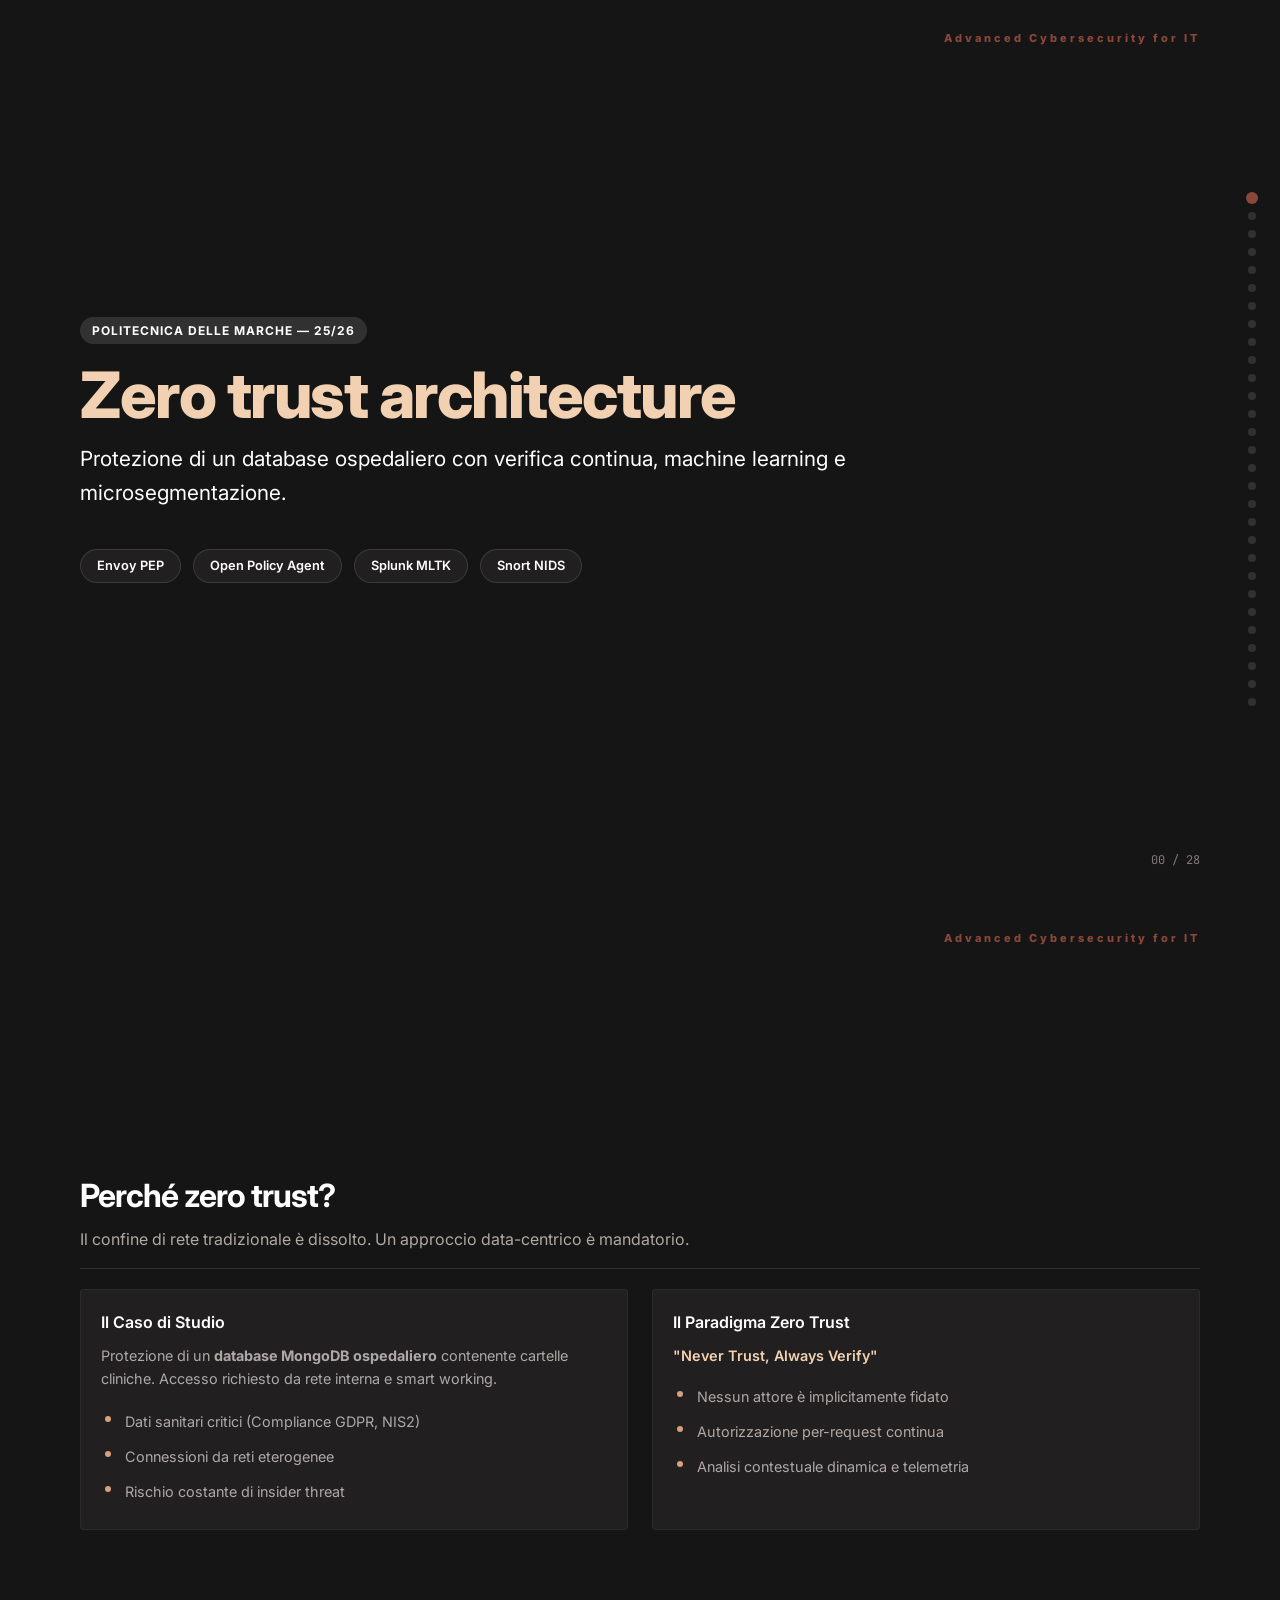
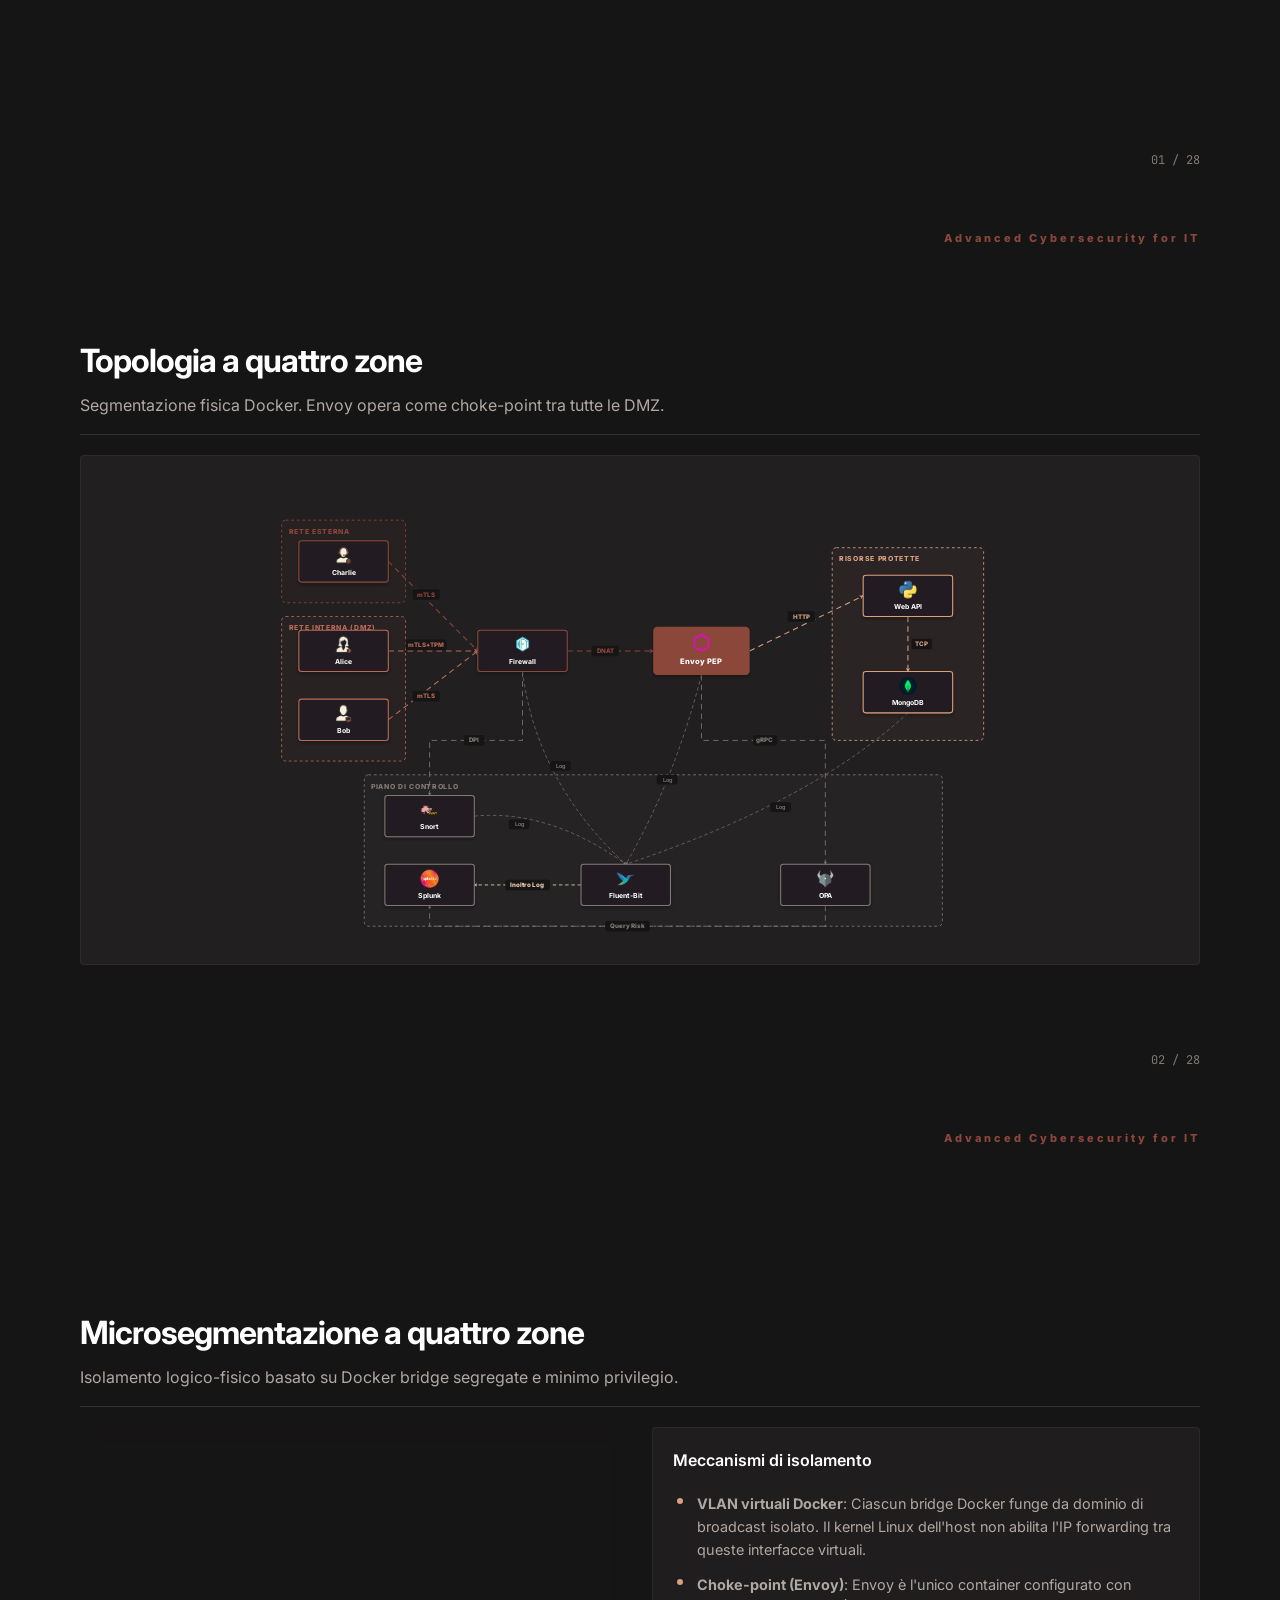
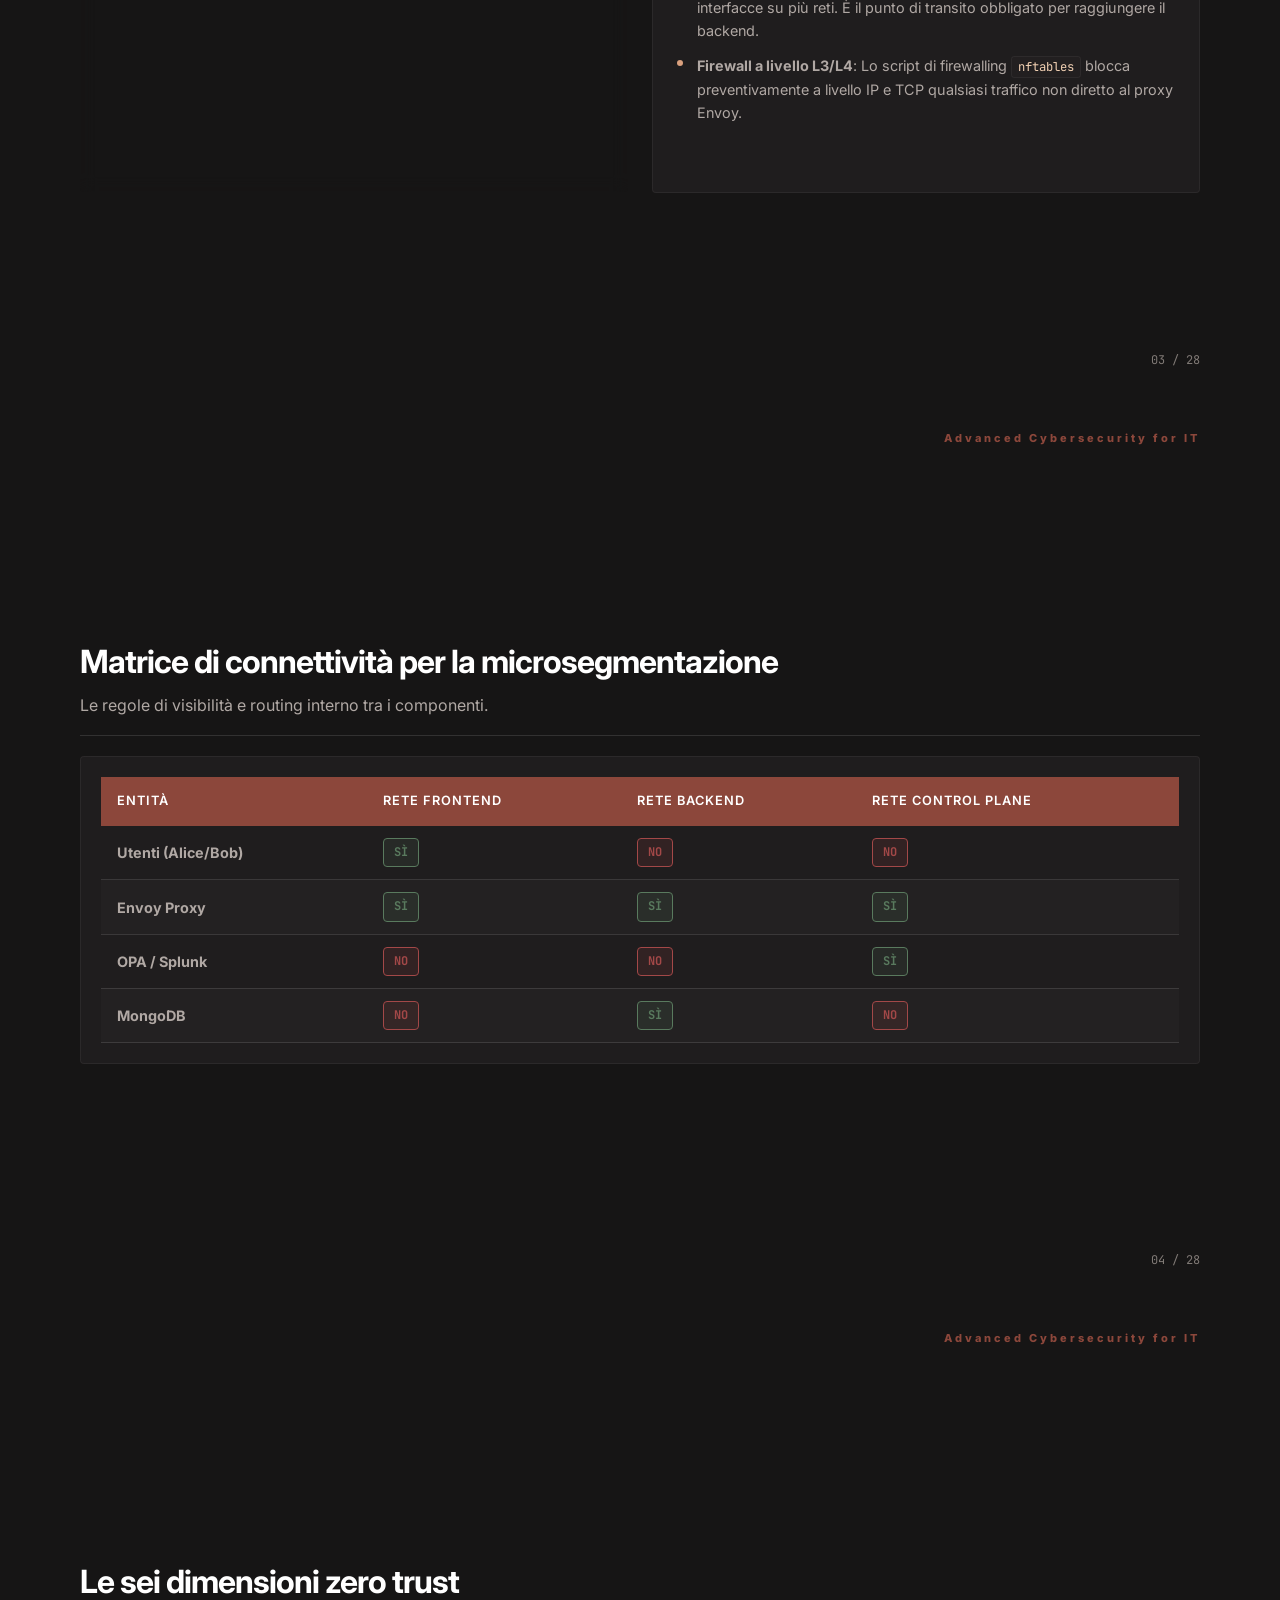
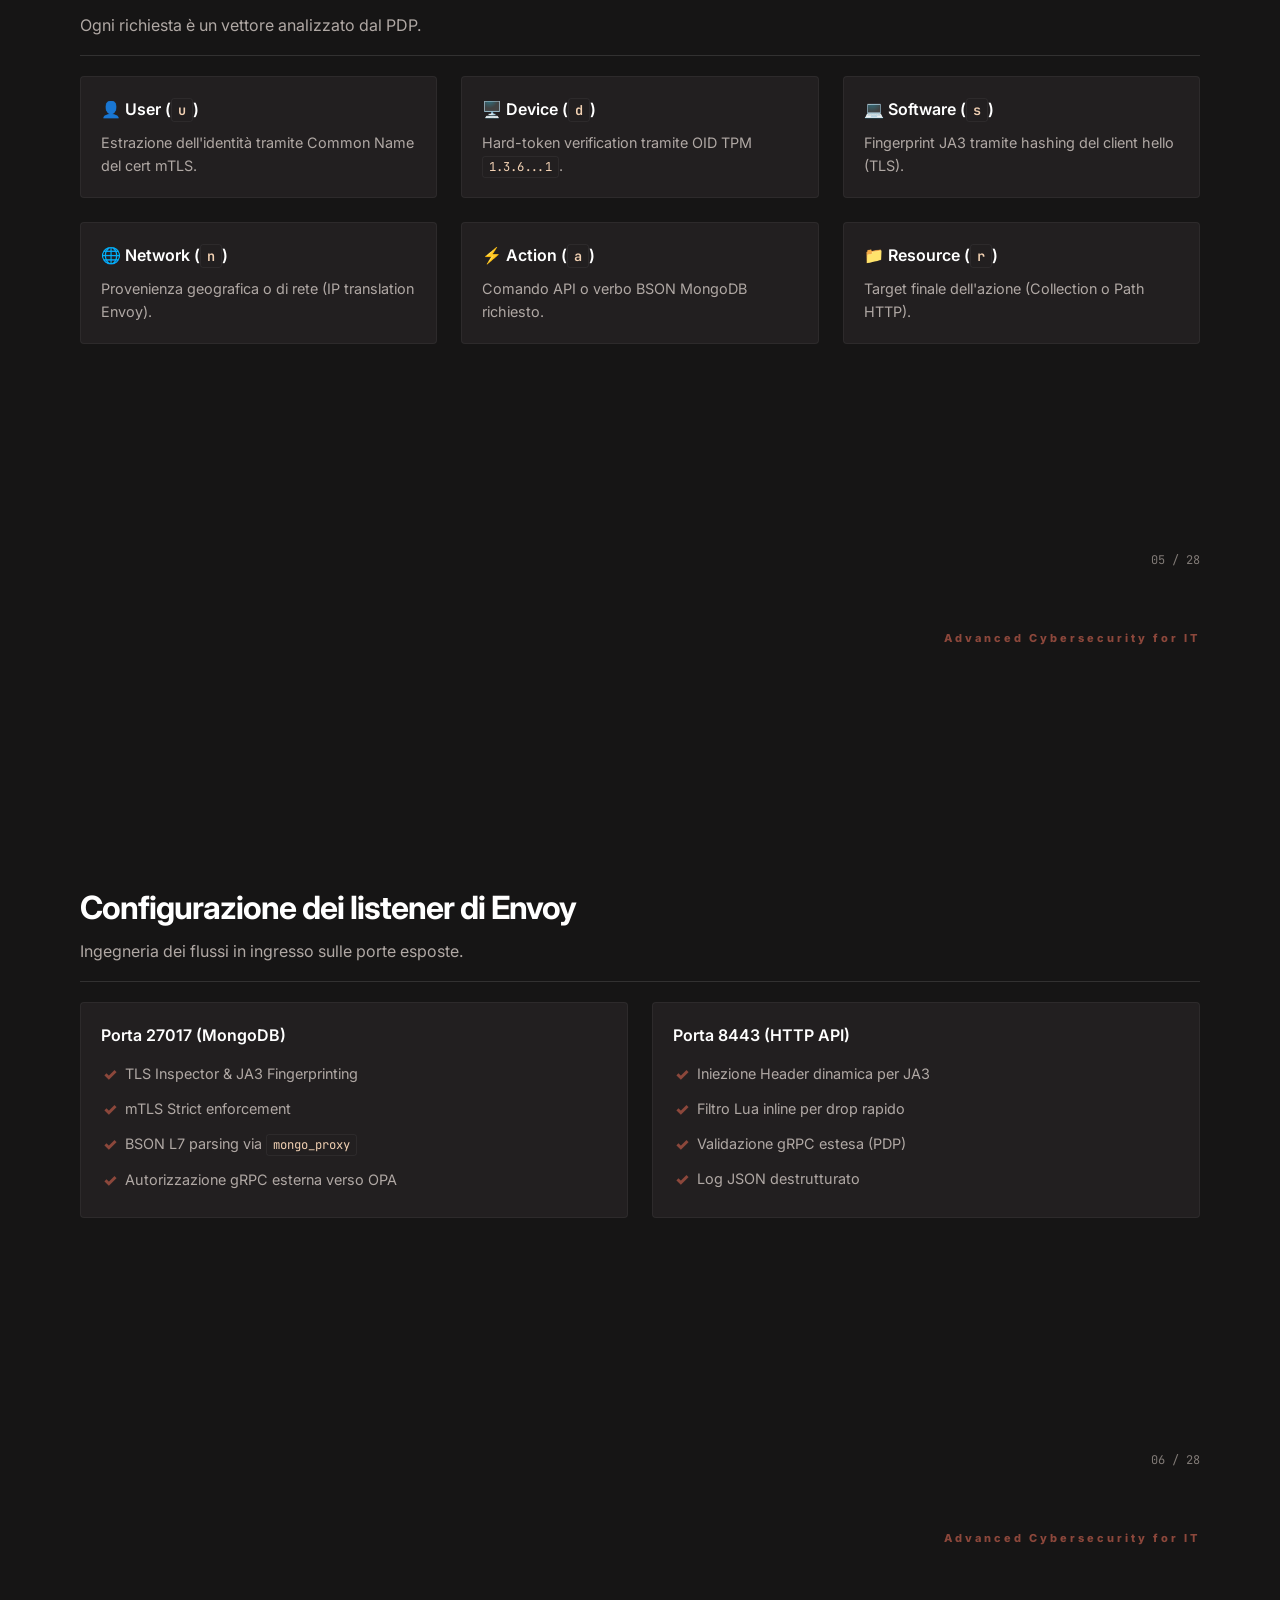
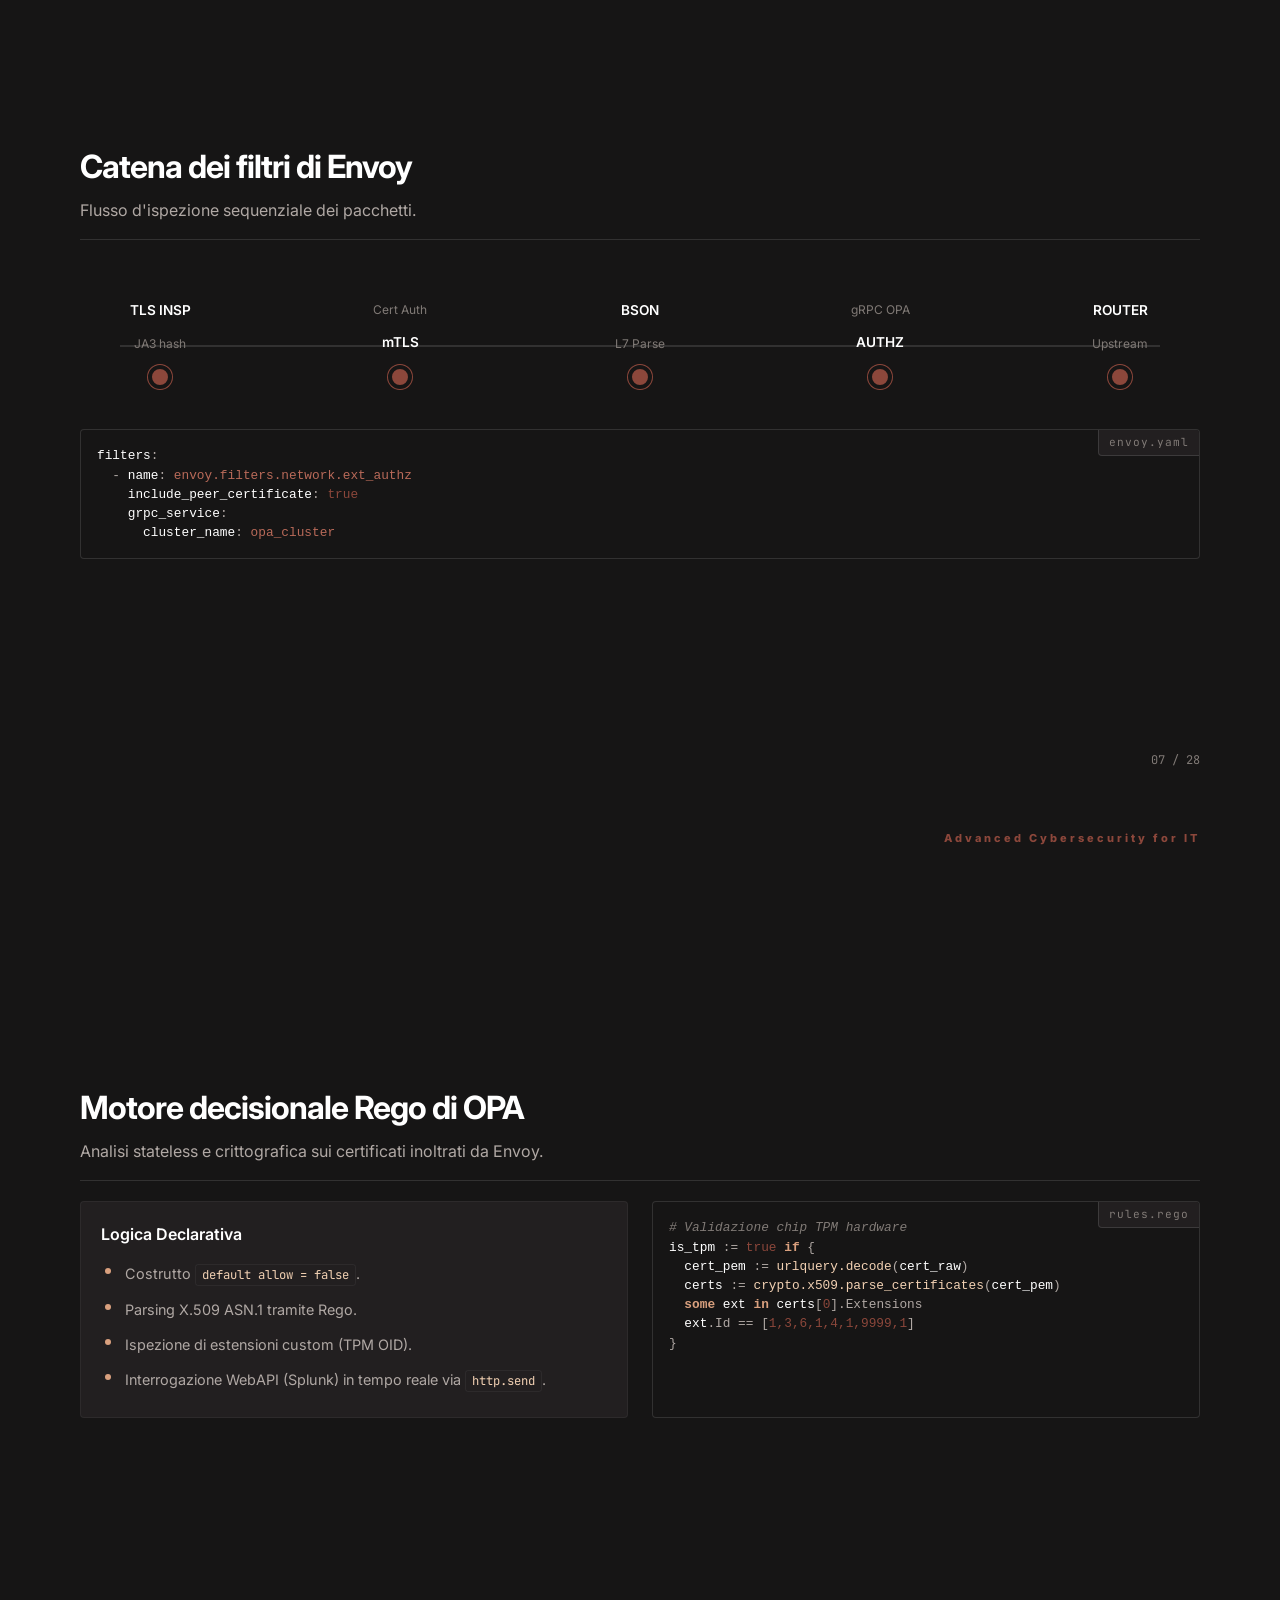
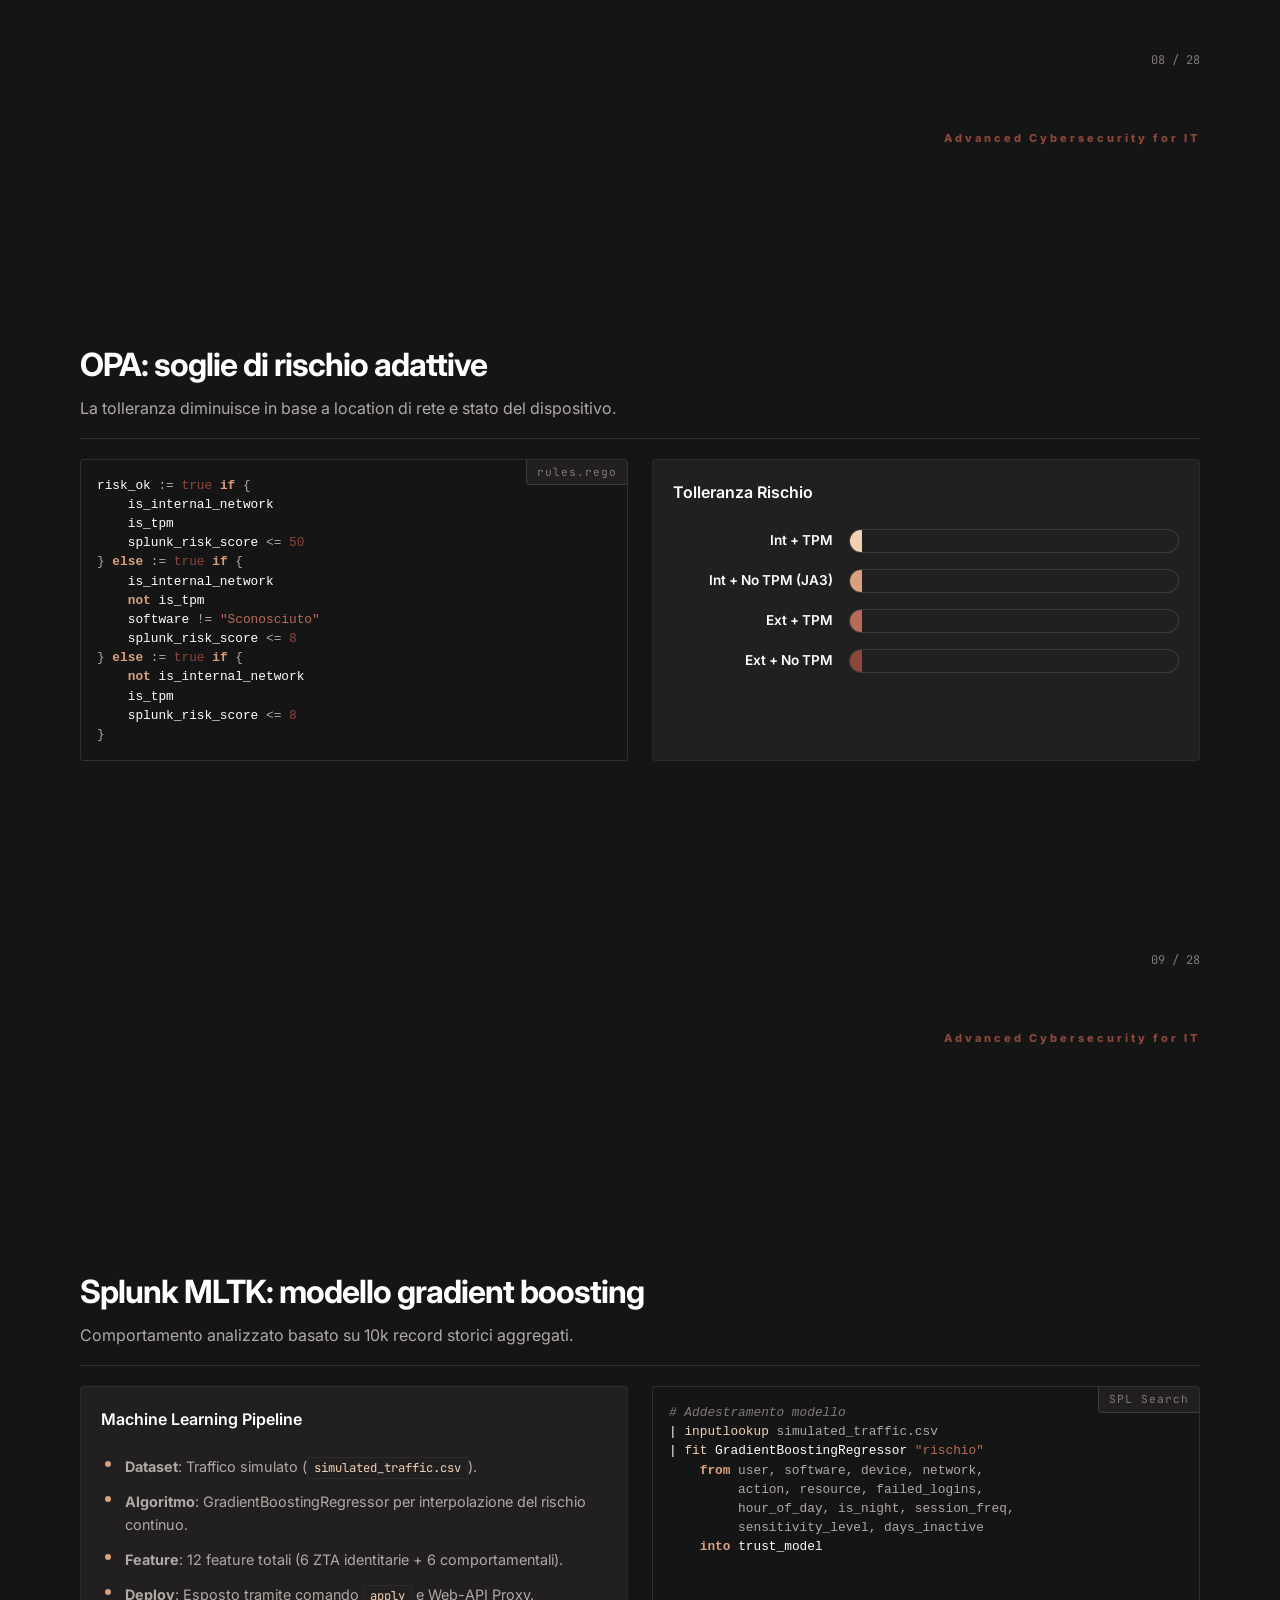
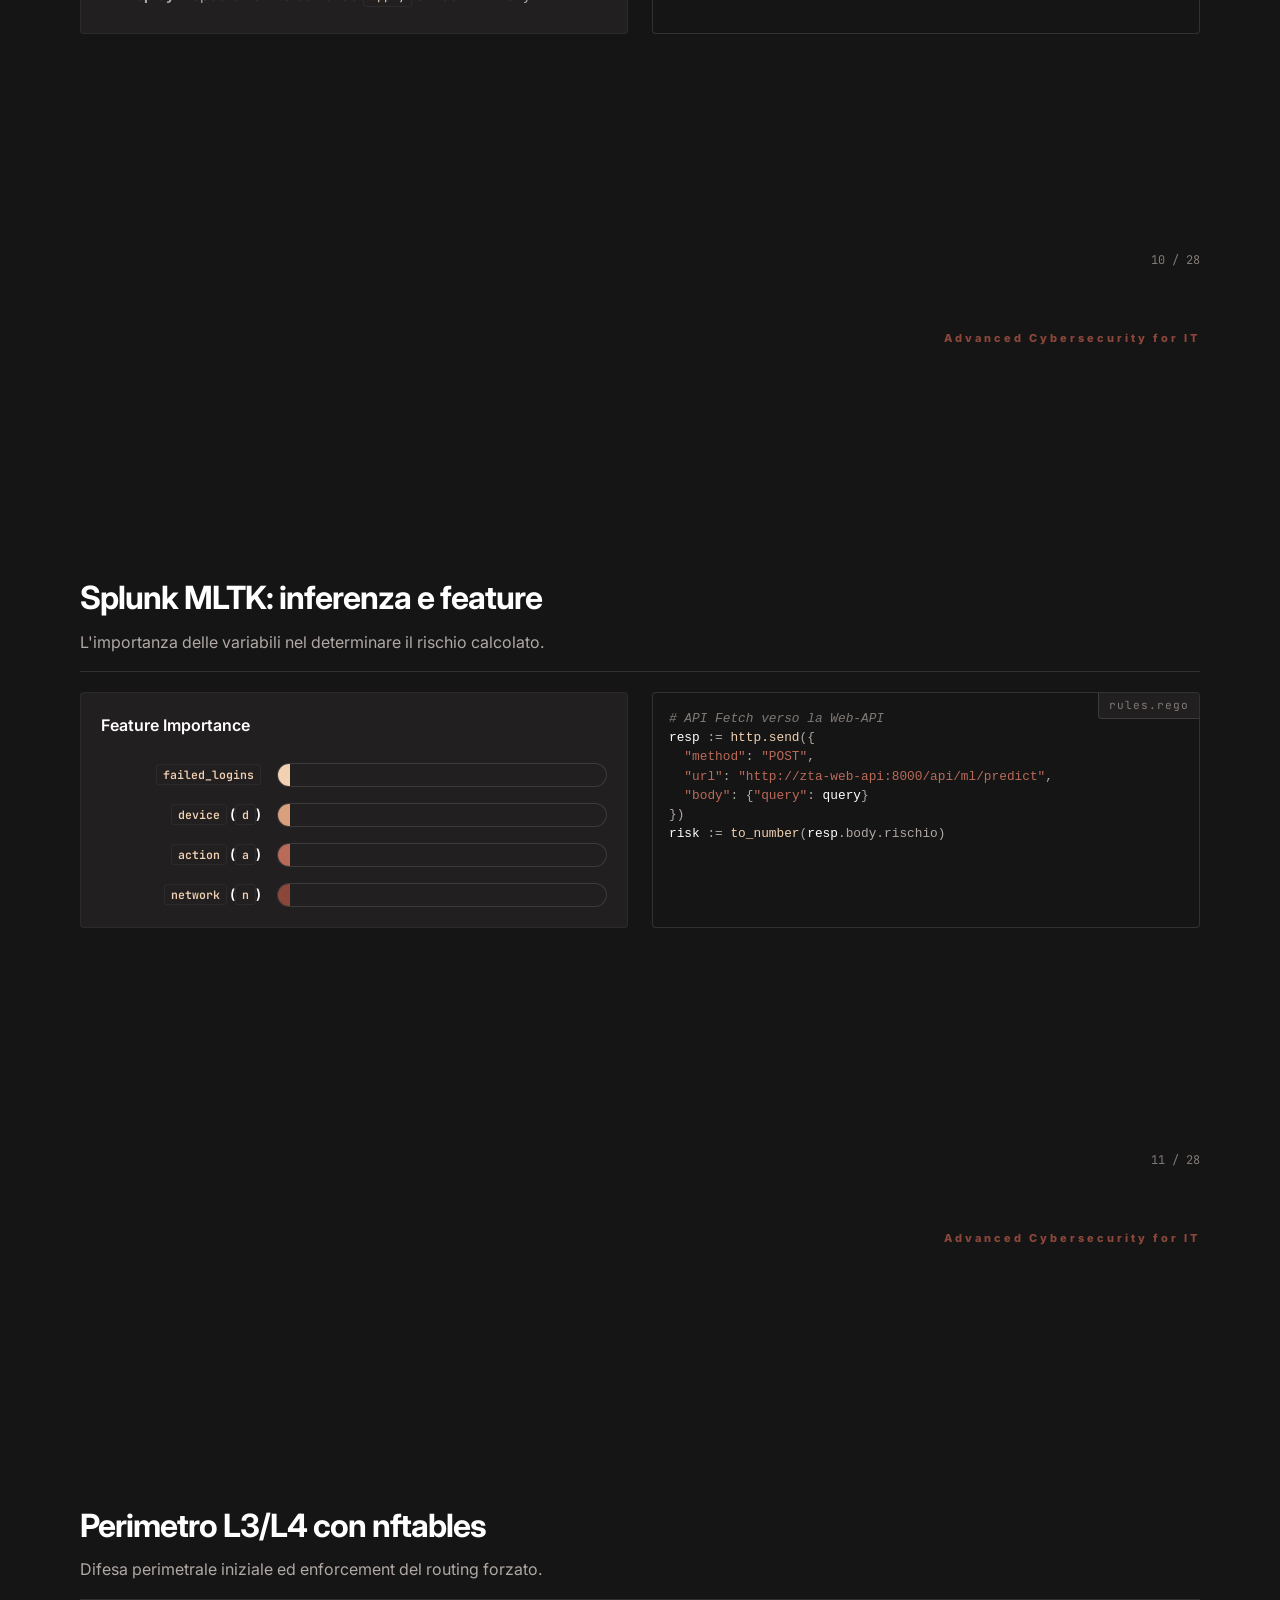
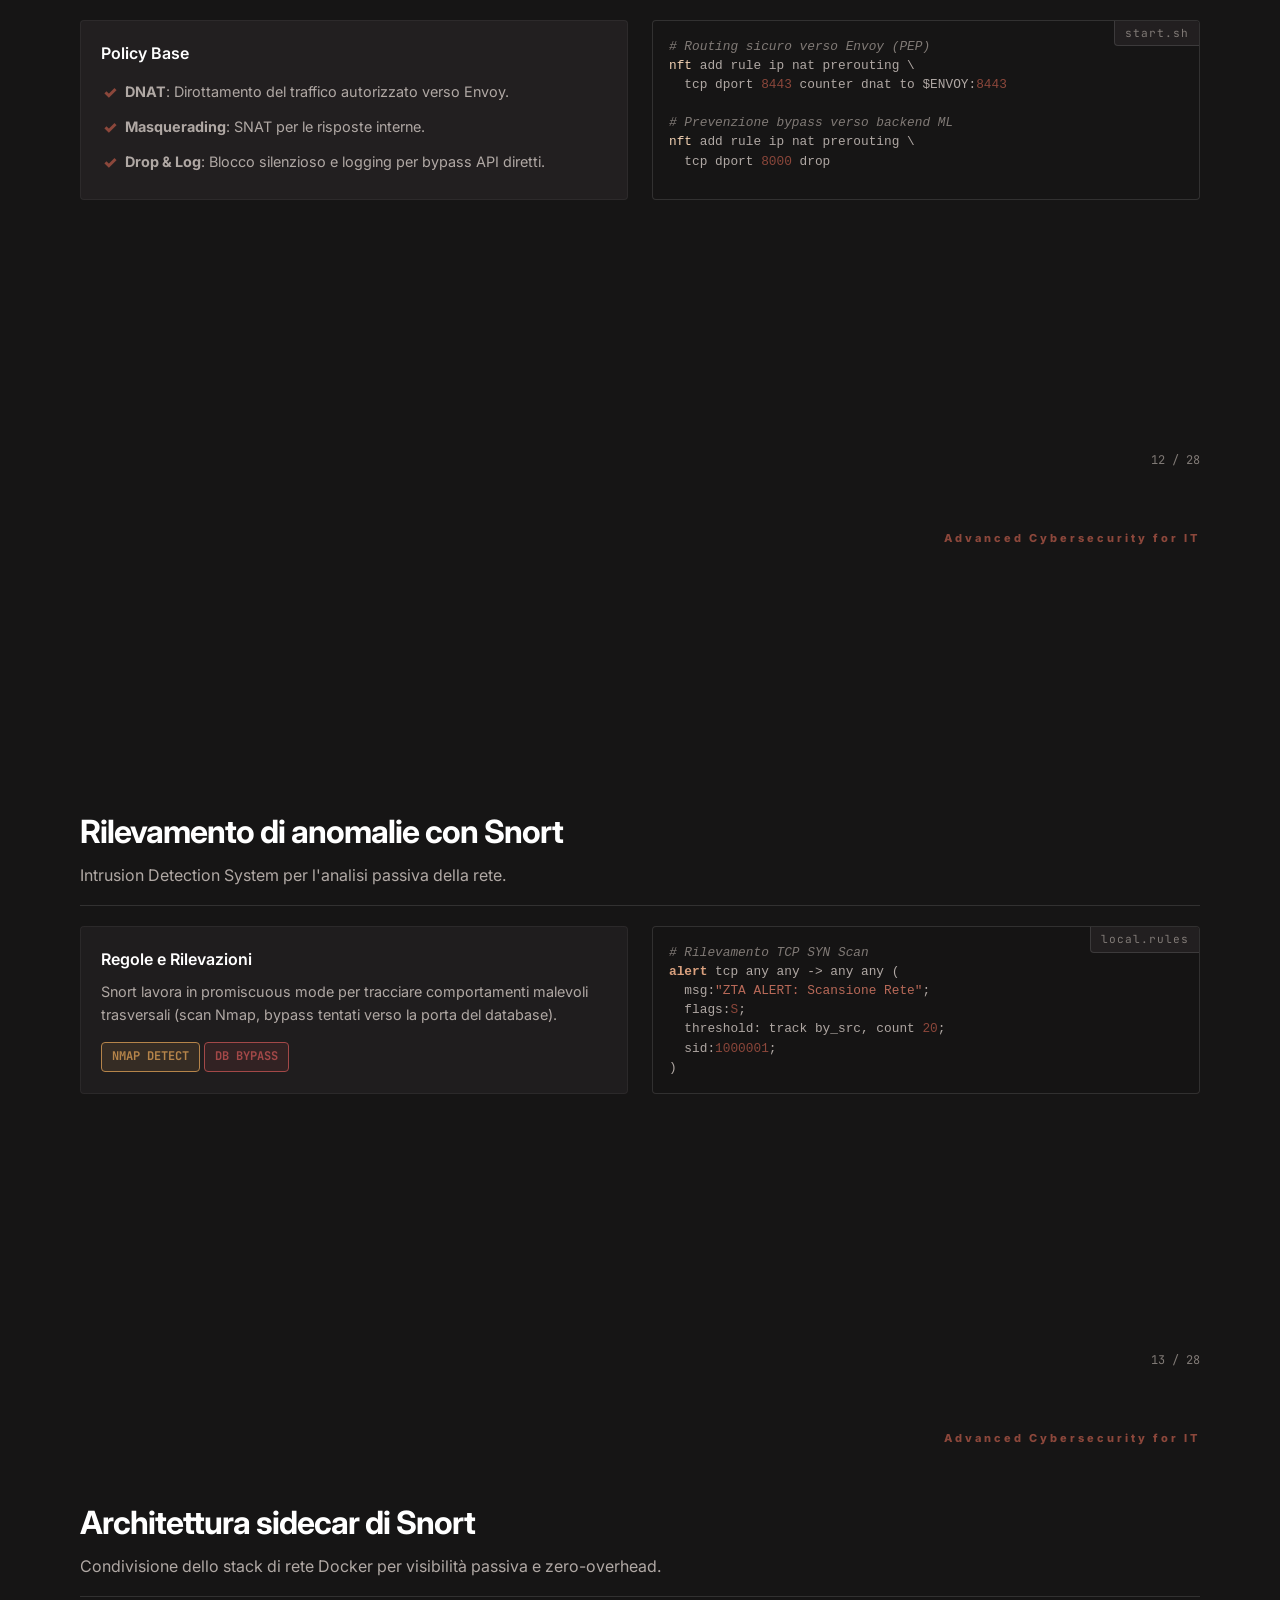
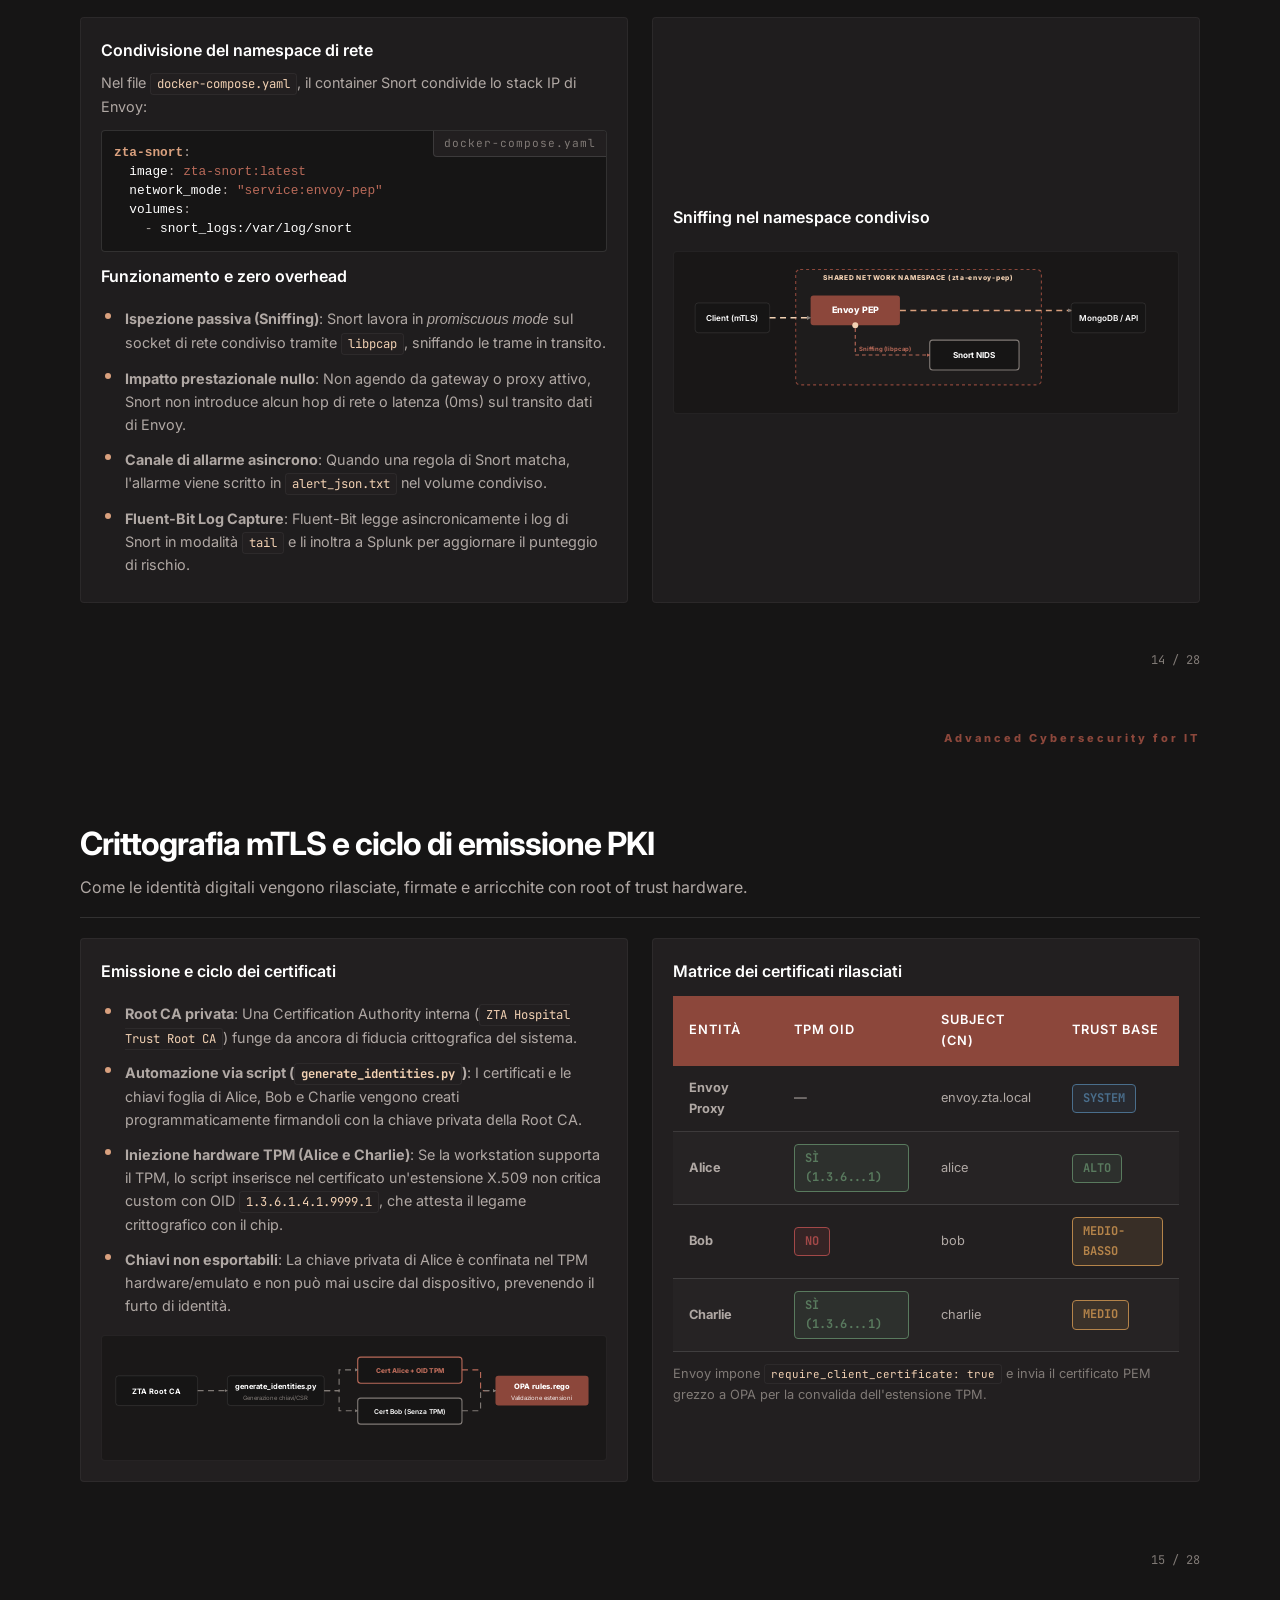
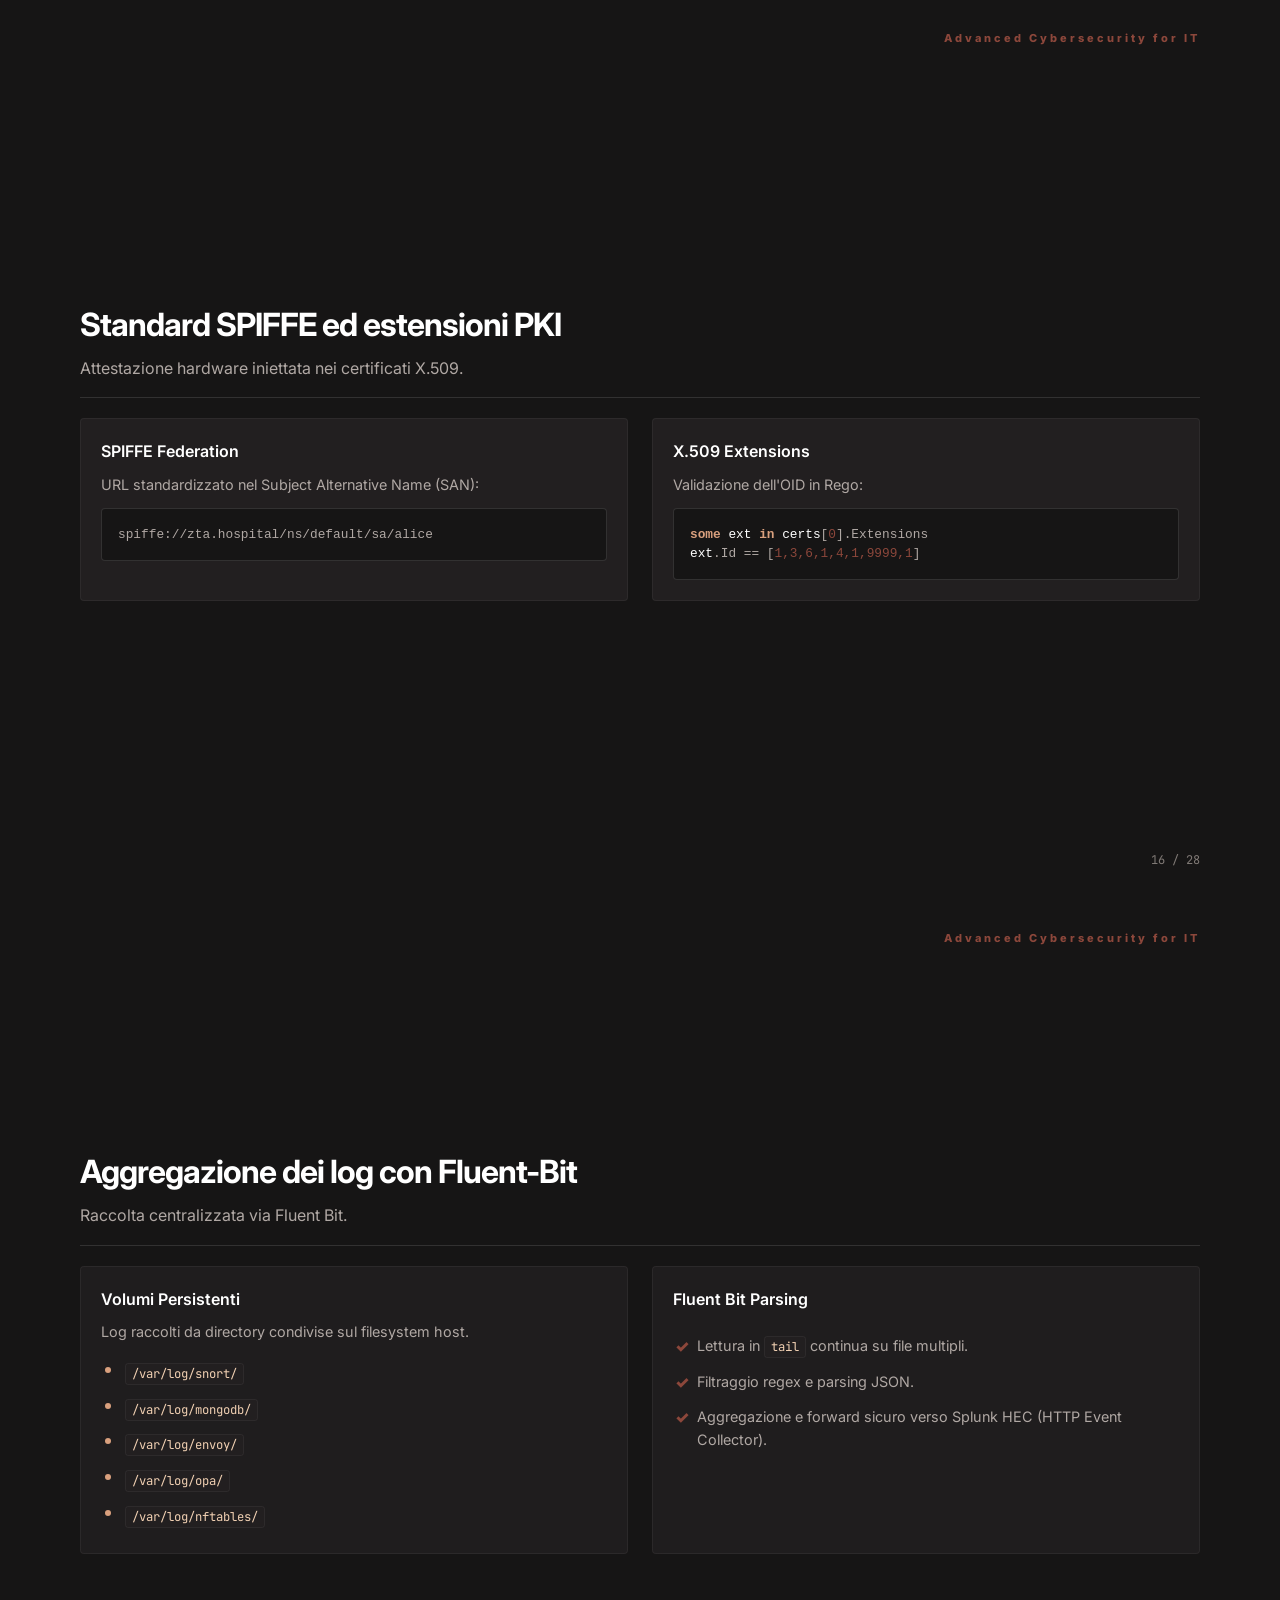
==== commit c5cd9e93: "Presentazione" ====
--- a/esempio_presentazione_zta.html
+++ b/esempio_presentazione_zta.html
@@ -85,25 +85,7 @@
   z-index: 1001;
   transition: width 0.1s ease-out;
 }
-#fs-btn {
-  position: fixed;
-  bottom: 24px; left: 24px;
-  background: var(--bg-white);
-  color: var(--text-body);
-  border: 1px solid var(--border-strong);
-  border-radius: 50%;
-  width: 48px; height: 48px;
-  font-size: 1.2rem;
-  cursor: pointer;
-  z-index: 1000;
-  transition: all 0.2s ease;
-  display: flex; align-items: center; justify-content: center;
-}
-#fs-btn:hover {
-  background: var(--accent-copper);
-  color: #FFF;
-  border-color: var(--accent-copper);
-}
+
 
 /* ---- SLIDE CONTAINER ---- */
 .slide {
@@ -112,7 +94,7 @@
   display: flex;
   flex-direction: column;
   justify-content: center;
-  padding: 60px 100px 60px 80px;
+  padding: 40px 80px;
   position: relative;
   overflow-y: auto;
   overflow-x: hidden;
@@ -135,7 +117,7 @@
 }
 
 /* ---- TYPOGRAPHY ---- */
-.slide-header { margin-bottom: 32px; }
+.slide-header { margin-bottom: 20px; }
 h1 {
   font-size: clamp(3rem, 5vw, 4rem);
   font-weight: 800;
@@ -144,14 +126,14 @@
   color: var(--text-heading);
 }
 h2 {
-  font-size: clamp(2rem, 3vw, 2.5rem);
+  font-size: clamp(1.8rem, 2.5vw, 2.2rem);
   font-weight: 700;
   letter-spacing: -1px;
   color: var(--text-heading);
-  margin-bottom: 8px;
+  margin-bottom: 6px;
 }
 .subtitle {
-  font-size: 1.1rem;
+  font-size: 1rem;
   font-weight: 400;
   color: var(--text-body);
   max-width: 800px;
@@ -160,22 +142,22 @@
   border: 0;
   height: 1px;
   background: var(--border-strong);
-  margin-top: 24px;
+  margin-top: 16px;
   width: 100%;
 }
 h3 {
-  font-size: 1.1rem;
+  font-size: 1rem;
   font-weight: 600;
   color: var(--text-heading);
-  margin-bottom: 12px;
-}
-p, li { font-size: 0.95rem; }
+  margin-bottom: 8px;
+}
+p, li { font-size: 0.9rem; }
 
 /* ---- CARDS & LAYOUTS ---- */
 .card {
   background: var(--bg-white);
   border: 1px solid var(--border);
-  padding: 32px; 
+  padding: 20px; 
   border-radius: 4px;
   transition: transform 0.2s ease, border-color 0.2s ease;
 }
@@ -190,10 +172,10 @@
 .code-block {
   background: var(--bg-page);
   border: 1px solid var(--border-strong);
-  padding: 24px;
+  padding: 16px;
   border-radius: 4px;
-  font-size: 0.85rem;
-  line-height: 1.6;
+  font-size: 0.8rem;
+  line-height: 1.5;
   overflow-x: auto;
   position: relative;
   color: var(--text-body);
@@ -251,16 +233,25 @@
 .diagram-container {
   background: var(--bg-white);
   border: 1px solid var(--border);
-  padding: 32px;
+  padding: 16px;
   text-align: center;
   border-radius: 4px;
-}
-.diagram-container svg { max-width: 100%; height: auto; max-height: 50vh; }
-.flow-line {
-  stroke-dasharray: 6 4;
-  animation: flow 1s linear infinite;
-}
-@keyframes flow { to { stroke-dashoffset: -10; } }
+  width: 100%;
+}
+.diagram-container svg { max-width: 100%; height: auto; max-height: 52vh; }
+.flow-line-data {
+  stroke-dasharray: 8 6;
+  animation: flow-forward 1.2s linear infinite;
+}
+.flow-line-telemetry {
+  stroke-dasharray: 5 4;
+  animation: flow-forward 1.8s linear infinite;
+}
+@keyframes flow-forward {
+  to {
+    stroke-dashoffset: -28;
+  }
+}
 
 /* ---- TABLE ---- */
 .data-table {
@@ -333,8 +324,8 @@
   align-items: center;
   justify-content: space-between;
   position: relative;
-  margin: 40px 0;
-  padding: 40px 20px;
+  margin: 20px 0;
+  padding: 20px;
 }
 .timeline-line {
   position: absolute;
@@ -424,49 +415,52 @@
 <body>
 
 <div id="progress-bar"></div>
-<button id="fs-btn" title="Toggle Fullscreen">⛶</button>
+
 
 <!-- NAV DOTS -->
 <nav class="dots-nav" id="navbar">
   <a href="#slide-0" title="Home" class="dot"></a>
   <a href="#slide-1" title="Contesto" class="dot"></a>
-  <a href="#slide-2" title="Architettura" class="dot"></a>
-  <a href="#slide-3" title="6 Dimensioni" class="dot"></a>
-  <a href="#slide-4" title="Envoy Listener" class="dot"></a>
-  <a href="#slide-5" title="Envoy Pipeline" class="dot"></a>
-  <a href="#slide-6" title="OPA Regole" class="dot"></a>
-  <a href="#slide-7" title="OPA Rischio" class="dot"></a>
-  <a href="#slide-8" title="Splunk Modello" class="dot"></a>
-  <a href="#slide-9" title="Splunk Integrazione" class="dot"></a>
-  <a href="#slide-10" title="NFTables" class="dot"></a>
-  <a href="#slide-11" title="Snort Regole" class="dot"></a>
-  <a href="#slide-12" title="Snort Architettura" class="dot"></a>
-  <a href="#slide-13" title="PKI Certificati" class="dot"></a>
-  <a href="#slide-14" title="PKI Verifica" class="dot"></a>
-  <a href="#slide-15" title="Reti Zone" class="dot"></a>
-  <a href="#slide-16" title="Reti Matrice" class="dot"></a>
+  <a href="#slide-2" title="Topologia" class="dot"></a>
+  <a href="#slide-3" title="Microsegmentazione" class="dot"></a>
+  <a href="#slide-4" title="Matrice Reti" class="dot"></a>
+  <a href="#slide-5" title="6 Dimensioni" class="dot"></a>
+  <a href="#slide-6" title="Envoy Listener" class="dot"></a>
+  <a href="#slide-7" title="Envoy Pipeline" class="dot"></a>
+  <a href="#slide-8" title="OPA Regole" class="dot"></a>
+  <a href="#slide-9" title="OPA Rischio" class="dot"></a>
+  <a href="#slide-10" title="Splunk Modello" class="dot"></a>
+  <a href="#slide-11" title="Splunk Integrazione" class="dot"></a>
+  <a href="#slide-12" title="NFTables" class="dot"></a>
+  <a href="#slide-13" title="Snort Regole" class="dot"></a>
+  <a href="#slide-14" title="Snort Architettura" class="dot"></a>
+  <a href="#slide-15" title="PKI Certificati" class="dot"></a>
+  <a href="#slide-16" title="PKI Verifica" class="dot"></a>
   <a href="#slide-17" title="Log Sorgenti" class="dot"></a>
   <a href="#slide-18" title="Log Architettura" class="dot"></a>
   <a href="#slide-19" title="MongoDB" class="dot"></a>
   <a href="#slide-20" title="DPI L7" class="dot"></a>
   <a href="#slide-21" title="DPI Confronto" class="dot"></a>
-  <a href="#slide-22" title="Scenari 1/2" class="dot"></a>
-  <a href="#slide-23" title="Scenari 2/2" class="dot"></a>
-  <a href="#slide-24" title="Risultati" class="dot"></a>
-  <a href="#slide-25" title="Sviluppi Futuri" class="dot"></a>
+  <a href="#slide-22" title="Scenario 1: Alice (Allow)" class="dot"></a>
+  <a href="#slide-23" title="Scenario 2: Bob (Deny)" class="dot"></a>
+  <a href="#slide-24" title="Scenario 3: Charlie (Deny)" class="dot"></a>
+  <a href="#slide-25" title="Scenario 4: Bypass L4" class="dot"></a>
+  <a href="#slide-26" title="Scenario 5: Payload L7" class="dot"></a>
+  <a href="#slide-27" title="Risultati" class="dot"></a>
+  <a href="#slide-28" title="Sviluppi Futuri" class="dot"></a>
 </nav>
 
 <!-- ============================================================
      SLIDE 0 — HERO (BG Unsplash)
      ============================================================ -->
 <section class="slide bg-cover" id="slide-0">
-  <div class="top-logo">CYBER SECURITY</div>
+  <div class="top-logo">Advanced Cybersecurity for IT</div>
   <div class="animate-in-up">
     <div style="margin-bottom:16px;">
       <span class="tag">Politecnica delle Marche — 25/26</span>
     </div>
-    <h1 style="color:var(--accent-cream); margin-bottom: 12px;">Zero Trust Architecture</h1>
-    <p class="subtitle" style="color:var(--text-heading); font-size: 1.3rem;">Protezione di un Database Ospedaliero con Verifica Continua, Machine Learning e Micro-Segmentazione.</p>
+    <h1 style="color:var(--accent-cream); margin-bottom: 12px;">Zero trust architecture</h1>
+    <p class="subtitle" style="color:var(--text-heading); font-size: 1.3rem;">Protezione di un database ospedaliero con verifica continua, machine learning e microsegmentazione.</p>
     <div style="margin-top:40px; display:flex; gap:12px; flex-wrap:wrap;">
       <span class="icon-badge">Envoy PEP</span>
       <span class="icon-badge">Open Policy Agent</span>
@@ -474,16 +468,16 @@
       <span class="icon-badge">Snort NIDS</span>
     </div>
   </div>
-  <span class="slide-number">00 / 25</span>
+  <span class="slide-number">00 / 28</span>
 </section>
 
 <!-- ============================================================
      SLIDE 1 — INTRODUZIONE (BG Unsplash)
      ============================================================ -->
 <section class="slide bg-cover" id="slide-1">
-  <div class="top-logo">CYBER SECURITY</div>
-  <div class="slide-header animate-in-up">
-    <h2>Perché Zero Trust?</h2>
+  <div class="top-logo">Advanced Cybersecurity for IT</div>
+  <div class="slide-header animate-in-up">
+    <h2>Perché zero trust?</h2>
     <p class="subtitle">Il confine di rete tradizionale è dissolto. Un approccio data-centrico è mandatorio.</p>
     <hr class="slide-divider">
   </div>
@@ -508,160 +502,363 @@
       </ul>
     </div>
   </div>
-  <span class="slide-number">01 / 25</span>
+  <span class="slide-number">01 / 28</span>
 </section>
 
 <!-- ============================================================
      SLIDE 2 — ARCHITETTURA (BG Net)
      ============================================================ -->
 <section class="slide bg-net" id="slide-2">
-  <div class="top-logo">CYBER SECURITY</div>
-  <div class="slide-header animate-in-up">
-    <h2>Topologia a 4 Zone</h2>
+  <div class="top-logo">Advanced Cybersecurity for IT</div>
+  <div class="slide-header animate-in-up">
+    <h2>Topologia a quattro zone</h2>
     <p class="subtitle">Segmentazione fisica Docker. Envoy opera come choke-point tra tutte le DMZ.</p>
     <hr class="slide-divider">
   </div>
 
   <div class="diagram-container animate-in-up">
-    <!-- Clean Minimalist SVG for Deep Charcoal Theme -->
-    <svg viewBox="0 0 1100 560" xmlns="http://www.w3.org/2000/svg" font-family="'Inter', sans-serif">
-      <rect x="20" y="20" width="240" height="200" fill="#1A1919" stroke="var(--border-strong)" stroke-width="2" rx="4"/>
-      <text x="40" y="50" fill="var(--text-heading)" font-size="13" font-weight="600">UNTRUSTED ZONE</text>
-      
-      <rect x="20" y="240" width="240" height="300" fill="#1A1919" stroke="var(--border-strong)" stroke-width="2" rx="4"/>
-      <text x="40" y="270" fill="var(--text-heading)" font-size="13" font-weight="600">FRONTEND DMZ</text>
-
-      <rect x="380" y="20" width="340" height="520" fill="#1A1919" stroke="var(--accent-copper)" stroke-width="2" rx="4"/>
-      <text x="400" y="50" fill="var(--accent-copper)" font-size="13" font-weight="600">CORE ZTA ENGINE</text>
-
-      <rect x="780" y="20" width="300" height="280" fill="#1A1919" stroke="var(--border-strong)" stroke-width="2" rx="4"/>
-      <text x="800" y="50" fill="var(--text-heading)" font-size="13" font-weight="600">CONTROL PLANE</text>
-
-      <rect x="780" y="320" width="300" height="220" fill="#1A1919" stroke="var(--border-strong)" stroke-width="2" rx="4"/>
-      <text x="800" y="350" fill="var(--text-heading)" font-size="13" font-weight="600">BACKEND DATA</text>
-
-      <!-- Nodes -->
-      <g transform="translate(60, 90)">
-        <rect width="160" height="40" fill="var(--bg-white)" stroke="var(--border-strong)" rx="4"/>
-        <text x="80" y="25" fill="var(--text-body)" font-size="12" text-anchor="middle">Charlie (Remote)</text>
-      </g>
-      
-      <g transform="translate(60, 310)">
-        <rect width="160" height="40" fill="var(--bg-white)" stroke="var(--border-strong)" rx="4"/>
-        <text x="80" y="25" fill="var(--text-body)" font-size="12" text-anchor="middle">Alice (TPM)</text>
-      </g>
-
-      <g transform="translate(60, 380)">
-        <rect width="160" height="40" fill="var(--bg-white)" stroke="var(--border-strong)" rx="4"/>
-        <text x="80" y="25" fill="var(--text-body)" font-size="12" text-anchor="middle">Bob (No TPM)</text>
-      </g>
-
-      <g transform="translate(60, 460)">
-        <rect width="160" height="40" fill="var(--bg-white)" stroke="var(--accent-terracotta)" rx="4"/>
-        <text x="80" y="25" fill="#FFF" font-size="12" text-anchor="middle">NFTables FW</text>
-      </g>
-
-      <g transform="translate(440, 180)">
-        <rect width="220" height="60" fill="var(--accent-copper)" rx="4"/>
-        <text x="110" y="25" fill="#FFF" font-size="14" font-weight="600" text-anchor="middle">Envoy Proxy</text>
-        <text x="110" y="45" fill="#FFF" font-size="10" opacity="0.8" text-anchor="middle">mTLS / JA3 / DPI</text>
-      </g>
-
-      <g transform="translate(440, 270)">
-        <rect width="220" height="40" fill="var(--bg-page)" stroke="var(--border-strong)" stroke-dasharray="4 4" rx="4"/>
-        <text x="110" y="25" fill="var(--text-body)" font-size="12" text-anchor="middle">Snort NIDS</text>
-      </g>
-
-      <g transform="translate(820, 80)">
-        <rect width="220" height="40" fill="var(--bg-white)" stroke="var(--border-strong)" rx="4"/>
-        <text x="110" y="25" fill="var(--text-body)" font-size="12" text-anchor="middle">OPA (PDP)</text>
-      </g>
-
-      <g transform="translate(820, 150)">
-        <rect width="220" height="40" fill="var(--bg-white)" stroke="var(--border-strong)" rx="4"/>
-        <text x="110" y="25" fill="var(--text-body)" font-size="12" text-anchor="middle">Splunk MLTK</text>
-      </g>
-      
-      <g transform="translate(820, 220)">
-        <rect width="220" height="40" fill="var(--bg-white)" stroke="var(--border-strong)" rx="4"/>
-        <text x="110" y="25" fill="var(--text-body)" font-size="12" text-anchor="middle">Fluent Bit</text>
-      </g>
-
-      <g transform="translate(820, 380)">
-        <rect width="220" height="40" fill="var(--bg-white)" stroke="var(--border-strong)" rx="4"/>
-        <text x="110" y="25" fill="var(--text-body)" font-size="12" text-anchor="middle">MongoDB</text>
-      </g>
-      
-      <g transform="translate(820, 450)">
-        <rect width="220" height="40" fill="var(--bg-white)" stroke="var(--border-strong)" rx="4"/>
-        <text x="110" y="25" fill="var(--text-body)" font-size="12" text-anchor="middle">API Proxy</text>
-      </g>
-
-      <!-- Arrows -->
-      <line class="flow-line" x1="220" y1="110" x2="140" y2="460" stroke="var(--text-muted)" stroke-width="2"/>
-      <line class="flow-line" x1="220" y1="330" x2="140" y2="460" stroke="var(--text-muted)" stroke-width="2"/>
-      <line class="flow-line" x1="220" y1="400" x2="140" y2="460" stroke="var(--text-muted)" stroke-width="2"/>
-      
-      <line class="flow-line" x1="220" y1="480" x2="440" y2="210" stroke="var(--accent-cream)" stroke-width="2" marker-end="url(#arw)"/>
-      <line class="flow-line" x1="660" y1="200" x2="820" y2="100" stroke="var(--text-muted)" stroke-width="2" marker-end="url(#arw)"/>
-      <line class="flow-line" x1="660" y1="210" x2="820" y2="400" stroke="var(--text-muted)" stroke-width="2" marker-end="url(#arw)"/>
-
+    <!-- TikZ-like SVG mirroring Chapter 2 Network Topology -->
+    <svg viewBox="0 0 1100 680" xmlns="http://www.w3.org/2000/svg" font-family="'Inter', sans-serif">
       <defs>
-        <marker id="arw" viewBox="0 0 10 10" refX="9" refY="5" markerWidth="6" markerHeight="6" orient="auto-start-reverse">
-          <path d="M 0 0 L 10 5 L 0 10 z" fill="var(--text-muted)"/>
+        <!-- Drop Shadow Filter for Nodes -->
+        <filter id="shadow" x="-10%" y="-10%" width="120%" height="120%">
+          <feDropShadow dx="0" dy="3" stdDeviation="3" flood-color="#000000" flood-opacity="0.3"/>
+        </filter>
+        
+        <!-- Arrow markers for different colors -->
+        <marker id="arrow-copper" viewBox="0 0 10 10" refX="6" refY="5" markerWidth="6" markerHeight="6" orient="auto-start-reverse">
+          <path d="M 0 1.5 L 7 5 L 0 8.5 L 2 5 z" fill="var(--accent-copper)"/>
+        </marker>
+        <marker id="arrow-terracotta" viewBox="0 0 10 10" refX="6" refY="5" markerWidth="6" markerHeight="6" orient="auto-start-reverse">
+          <path d="M 0 1.5 L 7 5 L 0 8.5 L 2 5 z" fill="var(--accent-terracotta)"/>
+        </marker>
+        <marker id="arrow-sand" viewBox="0 0 10 10" refX="6" refY="5" markerWidth="6" markerHeight="6" orient="auto-start-reverse">
+          <path d="M 0 1.5 L 7 5 L 0 8.5 L 2 5 z" fill="var(--accent-sand)"/>
+        </marker>
+        <marker id="arrow-textmuted" viewBox="0 0 10 10" refX="6" refY="5" markerWidth="6" markerHeight="6" orient="auto-start-reverse">
+          <path d="M 0 1.5 L 7 5 L 0 8.5 L 2 5 z" fill="var(--text-muted)"/>
+        </marker>
+        <marker id="arrow-cream" viewBox="0 0 10 10" refX="6" refY="5" markerWidth="6" markerHeight="6" orient="auto-start-reverse">
+          <path d="M 0 1.5 L 7 5 L 0 8.5 L 2 5 z" fill="var(--accent-cream)"/>
         </marker>
       </defs>
+
+      <!-- ==================== BACKGROUND ZONES ==================== -->
+      <!-- Rete Esterna -->
+      <rect x="30" y="70" width="180" height="120" fill="rgba(140, 71, 59, 0.04)" stroke="var(--accent-copper)" stroke-width="1.2" stroke-dasharray="4 4" rx="6"/>
+      <text x="40" y="90" fill="var(--accent-copper)" font-size="10" font-weight="800" letter-spacing="1px">RETE ESTERNA</text>
+
+      <!-- Rete Interna (DMZ) -->
+      <rect x="30" y="210" width="180" height="210" fill="rgba(185, 106, 89, 0.04)" stroke="var(--accent-terracotta)" stroke-width="1.2" stroke-dasharray="4 4" rx="6"/>
+      <text x="40" y="230" fill="var(--accent-terracotta)" font-size="10" font-weight="800" letter-spacing="1px">RETE INTERNA (DMZ)</text>
+
+      <!-- Risorse Protette (Secure Core) -->
+      <rect x="830" y="110" width="220" height="280" fill="rgba(217, 160, 126, 0.04)" stroke="var(--accent-sand)" stroke-width="1.2" stroke-dasharray="4 4" rx="6"/>
+      <text x="840" y="130" fill="var(--accent-sand)" font-size="10" font-weight="800" letter-spacing="1px">RISORSE PROTETTE</text>
+
+      <!-- Piano di Controllo -->
+      <rect x="150" y="440" width="840" height="220" fill="rgba(128, 122, 118, 0.04)" stroke="var(--text-muted)" stroke-width="1.2" stroke-dasharray="4 4" rx="6"/>
+      <text x="160" y="460" fill="var(--text-muted)" font-size="10" font-weight="800" letter-spacing="1px">PIANO DI CONTROLLO</text>
+
+      <!-- ==================== LOGICAL FLOWS (SOLID ARROWS) ==================== -->
+      <!-- Charlie -> Firewall -->
+      <path class="flow-line-data" d="M 185,130 L 315,260" fill="none" stroke="var(--accent-copper)" stroke-width="1.5" marker-end="url(#arrow-copper)"/>
+      
+      <!-- Alice -> Firewall -->
+      <path class="flow-line-data" d="M 185,260 L 315,260" fill="none" stroke="var(--accent-terracotta)" stroke-width="1.5" marker-end="url(#arrow-terracotta)"/>
+      
+      <!-- Bob -> Firewall -->
+      <path class="flow-line-data" d="M 185,360 L 315,260" fill="none" stroke="var(--accent-terracotta)" stroke-width="1.5" marker-end="url(#arrow-terracotta)"/>
+      
+      <!-- Firewall -> Envoy -->
+      <path class="flow-line-data" d="M 445,260 L 570,260" fill="none" stroke="var(--accent-copper)" stroke-width="1.5" marker-end="url(#arrow-copper)"/>
+      
+      <!-- Envoy -> Web API -->
+      <path class="flow-line-data" d="M 710,260 L 875,180" fill="none" stroke="var(--accent-sand)" stroke-width="1.5" marker-end="url(#arrow-sand)"/>
+      
+      <!-- Web API -> MongoDB -->
+      <path class="flow-line-data" d="M 940,210 L 940,290" fill="none" stroke="var(--accent-sand)" stroke-width="1.5" marker-end="url(#arrow-sand)"/>
+      
+      <!-- Firewall -> Snort (DPI) -->
+      <path class="flow-line-data" d="M 380,290 L 380,390 L 245,390 L 245,470" fill="none" stroke="var(--text-muted)" stroke-width="1.2" marker-end="url(#arrow-textmuted)"/>
+      
+      <!-- Envoy -> OPA (gRPC) -->
+      <path class="flow-line-data" d="M 640,295 L 640,390 L 820,390 L 820,570" fill="none" stroke="var(--text-muted)" stroke-width="1.2" marker-end="url(#arrow-textmuted)"/>
+      
+      <!-- OPA -> Splunk (Query Risk) -->
+      <path class="flow-line-data" d="M 820,630 L 820,660 L 245,660 L 245,630" fill="none" stroke="var(--text-muted)" stroke-width="1.2" marker-end="url(#arrow-textmuted)"/>
+
+      <!-- ==================== TELEMETRY FLOWS (DASHED ARROWS) ==================== -->
+      <!-- Firewall -> Fluent-Bit -->
+      <path class="flow-line-telemetry" d="M 380,290 Q 400,450 530,570" fill="none" stroke="var(--text-muted)" stroke-width="1" marker-end="url(#arrow-textmuted)"/>
+      
+      <!-- Snort -> Fluent-Bit -->
+      <path class="flow-line-telemetry" d="M 310,500 Q 420,490 530,570" fill="none" stroke="var(--text-muted)" stroke-width="1" marker-end="url(#arrow-textmuted)"/>
+      
+      <!-- Envoy -> Fluent-Bit -->
+      <path class="flow-line-telemetry" d="M 640,295 Q 600,450 530,570" fill="none" stroke="var(--text-muted)" stroke-width="1" marker-end="url(#arrow-textmuted)"/>
+      
+      <!-- MongoDB -> Fluent-Bit -->
+      <path class="flow-line-telemetry" d="M 940,350 Q 800,480 530,570" fill="none" stroke="var(--text-muted)" stroke-width="1" marker-end="url(#arrow-textmuted)"/>
+      
+      <!-- Fluent-Bit -> Splunk (Inoltro Log) -->
+      <path class="flow-line-telemetry" d="M 465,600 L 310,600" fill="none" stroke="var(--accent-cream)" stroke-width="1.2" marker-end="url(#arrow-cream)"/>
+
+      <!-- ==================== FLOW LABELS ==================== -->
+      <g font-size="9" font-weight="800" text-anchor="middle">
+        <!-- mTLS Charlie -->
+        <rect x="220" y="170" width="40" height="16" fill="var(--bg-page)" rx="3" stroke="var(--border)" stroke-width="0.5"/>
+        <text x="240" y="181" fill="var(--accent-copper)">mTLS</text>
+        
+        <!-- mTLS+TPM Alice -->
+        <rect x="210" y="243" width="60" height="16" fill="var(--bg-page)" rx="3" stroke="var(--border)" stroke-width="0.5"/>
+        <text x="240" y="254" fill="var(--accent-terracotta)">mTLS+TPM</text>
+        
+        <!-- mTLS Bob -->
+        <rect x="220" y="318" width="40" height="16" fill="var(--bg-page)" rx="3" stroke="var(--border)" stroke-width="0.5"/>
+        <text x="240" y="329" fill="var(--accent-terracotta)">mTLS</text>
+        
+        <!-- DNAT Firewall -> Envoy -->
+        <rect x="480" y="252" width="40" height="16" fill="var(--bg-page)" rx="3" stroke="var(--border)" stroke-width="0.5"/>
+        <text x="500" y="263" fill="var(--accent-copper)">DNAT</text>
+        
+        <!-- HTTP Envoy -> Web API -->
+        <rect x="765" y="202" width="40" height="16" fill="var(--bg-page)" rx="3" stroke="var(--border)" stroke-width="0.5"/>
+        <text x="785" y="213" fill="var(--accent-sand)">HTTP</text>
+        
+        <!-- TCP Web API -> MongoDB -->
+        <rect x="945" y="242" width="30" height="16" fill="var(--bg-page)" rx="3" stroke="var(--border)" stroke-width="0.5"/>
+        <text x="960" y="253" fill="var(--accent-sand)">TCP</text>
+        
+        <!-- DPI Firewall -> Snort -->
+        <rect x="295" y="382" width="30" height="16" fill="var(--bg-page)" rx="3" stroke="var(--border)" stroke-width="0.5"/>
+        <text x="310" y="393" fill="var(--text-muted)">DPI</text>
+        
+        <!-- gRPC Envoy -> OPA -->
+        <rect x="715" y="382" width="35" height="16" fill="var(--bg-page)" rx="3" stroke="var(--border)" stroke-width="0.5"/>
+        <text x="732" y="393" fill="var(--text-muted)">gRPC</text>
+        
+        <!-- Query Risk OPA -> Splunk -->
+        <rect x="500" y="652" width="65" height="16" fill="var(--bg-page)" rx="3" stroke="var(--border)" stroke-width="0.5"/>
+        <text x="532" y="663" fill="var(--text-muted)">Query Risk</text>
+
+        <!-- Inoltro Log Fluent-Bit -> Splunk -->
+        <rect x="355" y="592" width="65" height="16" fill="var(--bg-page)" rx="3" stroke="var(--border)" stroke-width="0.5"/>
+        <text x="387" y="603" fill="var(--accent-cream)">Inoltro Log</text>
+      </g>
+
+      <!-- Telemetry Label Indicators -->
+      <g font-size="8" font-weight="600" fill="var(--text-muted)" text-anchor="middle">
+        <rect x="420" y="420" width="30" height="14" fill="var(--bg-page)" rx="3"/>
+        <text x="435" y="430">Log</text>
+        
+        <rect x="360" y="505" width="30" height="14" fill="var(--bg-page)" rx="3"/>
+        <text x="375" y="515">Log</text>
+        
+        <rect x="575" y="440" width="30" height="14" fill="var(--bg-page)" rx="3"/>
+        <text x="590" y="450">Log</text>
+        
+        <rect x="740" y="480" width="30" height="14" fill="var(--bg-page)" rx="3"/>
+        <text x="755" y="490">Log</text>
+      </g>
+
+      <!-- ==================== NODES ==================== -->
+      <!-- ==================== NODES ==================== -->
+      <!-- Charlie -->
+      <g transform="translate(55, 100)" filter="url(#shadow)">
+        <rect width="130" height="60" fill="var(--bg-white)" stroke="var(--accent-copper)" stroke-width="1.5" rx="4"/>
+        <image href="relazione/capitolo2/img/charlie.png" x="52" y="8" width="26" height="26" preserveAspectRatio="xMidYMid meet"/>
+        <text x="65" y="49" fill="var(--text-heading)" font-size="10" font-weight="700" text-anchor="middle">Charlie</text>
+      </g>
+
+      <!-- Alice -->
+      <g transform="translate(55, 230)" filter="url(#shadow)">
+        <rect width="130" height="60" fill="var(--bg-white)" stroke="var(--accent-terracotta)" stroke-width="1.5" rx="4"/>
+        <image href="relazione/capitolo2/img/alice.png" x="52" y="8" width="26" height="26" preserveAspectRatio="xMidYMid meet"/>
+        <text x="65" y="49" fill="var(--text-heading)" font-size="10" font-weight="700" text-anchor="middle">Alice</text>
+      </g>
+
+      <!-- Bob -->
+      <g transform="translate(55, 330)" filter="url(#shadow)">
+        <rect width="130" height="60" fill="var(--bg-white)" stroke="var(--accent-terracotta)" stroke-width="1.5" rx="4"/>
+        <image href="relazione/capitolo2/img/bob.png" x="52" y="8" width="26" height="26" preserveAspectRatio="xMidYMid meet"/>
+        <text x="65" y="49" fill="var(--text-heading)" font-size="10" font-weight="700" text-anchor="middle">Bob</text>
+      </g>
+
+      <!-- Firewall -->
+      <g transform="translate(315, 230)" filter="url(#shadow)">
+        <rect width="130" height="60" fill="var(--bg-white)" stroke="var(--accent-copper)" stroke-width="1.5" rx="4"/>
+        <image href="relazione/capitolo2/img/nftables.png" x="50" y="8" width="30" height="24" preserveAspectRatio="xMidYMid meet"/>
+        <text x="65" y="49" fill="var(--text-heading)" font-size="10" font-weight="700" text-anchor="middle">Firewall</text>
+      </g>
+
+      <!-- Envoy PEP -->
+      <g transform="translate(570, 225)" filter="url(#shadow)">
+        <rect width="140" height="70" fill="var(--accent-copper)" stroke="none" rx="6"/>
+        <image href="relazione/capitolo2/img/envoy.png" x="55" y="10" width="30" height="26" preserveAspectRatio="xMidYMid meet"/>
+        <text x="70" y="54" fill="#FFF" font-size="11" font-weight="800" text-anchor="middle">Envoy PEP</text>
+      </g>
+
+      <!-- Web API -->
+      <g transform="translate(875, 150)" filter="url(#shadow)">
+        <rect width="130" height="60" fill="var(--bg-white)" stroke="var(--accent-sand)" stroke-width="1.5" rx="4"/>
+        <image href="relazione/capitolo2/img/python.png" x="51" y="8" width="28" height="26" preserveAspectRatio="xMidYMid meet"/>
+        <text x="65" y="49" fill="var(--text-heading)" font-size="10" font-weight="700" text-anchor="middle">Web API</text>
+      </g>
+
+      <!-- MongoDB -->
+      <g transform="translate(875, 290)" filter="url(#shadow)">
+        <rect width="130" height="60" fill="var(--bg-white)" stroke="var(--accent-sand)" stroke-width="1.5" rx="4"/>
+        <image href="relazione/capitolo2/img/mongodb.png" x="51" y="8" width="28" height="26" preserveAspectRatio="xMidYMid meet"/>
+        <text x="65" y="49" fill="var(--text-heading)" font-size="10" font-weight="700" text-anchor="middle">MongoDB</text>
+      </g>
+
+      <!-- Snort -->
+      <g transform="translate(180, 470)" filter="url(#shadow)">
+        <rect width="130" height="60" fill="var(--bg-white)" stroke="var(--text-muted)" stroke-width="1.5" rx="4"/>
+        <image href="relazione/capitolo2/img/snort.png" x="51" y="8" width="28" height="26" preserveAspectRatio="xMidYMid meet"/>
+        <text x="65" y="49" fill="var(--text-heading)" font-size="10" font-weight="700" text-anchor="middle">Snort</text>
+      </g>
+
+      <!-- Splunk -->
+      <g transform="translate(180, 570)" filter="url(#shadow)">
+        <rect width="130" height="60" fill="var(--bg-white)" stroke="var(--text-muted)" stroke-width="1.5" rx="4"/>
+        <image href="relazione/capitolo2/img/splunk.png" x="51" y="8" width="28" height="26" preserveAspectRatio="xMidYMid meet"/>
+        <text x="65" y="49" fill="var(--text-heading)" font-size="10" font-weight="700" text-anchor="middle">Splunk</text>
+      </g>
+
+      <!-- Fluent-Bit -->
+      <g transform="translate(465, 570)" filter="url(#shadow)">
+        <rect width="130" height="60" fill="var(--bg-white)" stroke="var(--text-muted)" stroke-width="1.5" rx="4"/>
+        <image href="relazione/capitolo2/img/fluentbit.png" x="51" y="8" width="28" height="26" preserveAspectRatio="xMidYMid meet"/>
+        <text x="65" y="49" fill="var(--text-heading)" font-size="10" font-weight="700" text-anchor="middle">Fluent-Bit</text>
+      </g>
+
+      <!-- OPA -->
+      <g transform="translate(755, 570)" filter="url(#shadow)">
+        <rect width="130" height="60" fill="var(--bg-white)" stroke="var(--text-muted)" stroke-width="1.5" rx="4"/>
+        <image href="relazione/capitolo2/img/opa.png" x="51" y="8" width="28" height="26" preserveAspectRatio="xMidYMid meet"/>
+        <text x="65" y="49" fill="var(--text-heading)" font-size="10" font-weight="700" text-anchor="middle">OPA</text>
+      </g>
     </svg>
   </div>
-  <span class="slide-number">02 / 25</span>
-</section>
-
-<!-- ============================================================
-     SLIDE 3 — LE 6 DIMENSIONI
-     ============================================================ -->
-<section class="slide" id="slide-3">
-  <div class="top-logo">CYBER SECURITY</div>
-  <div class="slide-header animate-in-up">
-    <h2>Le 6 Dimensioni Zero Trust</h2>
+  <span class="slide-number">02 / 28</span>
+</section>
+
+<!-- ============================================================
+     SLIDE 3 — MICROSEGMENTAZIONE (BG Net)
+     ============================================================ -->
+<section class="slide bg-net" id="slide-3">
+  <div class="top-logo">Advanced Cybersecurity for IT</div>
+  <div class="slide-header animate-in-up">
+    <h2>Microsegmentazione a quattro zone</h2>
+    <p class="subtitle">Isolamento logico-fisico basato su Docker bridge segregate e minimo privilegio.</p>
+    <hr class="slide-divider">
+  </div>
+  <div class="grid-2">
+    <div class="card animate-in-up" style="background:rgba(34,31,32,0.85); backdrop-filter:blur(8px);">
+      <h3>Le quattro reti segregate</h3>
+      <p style="margin-bottom:12px; font-size:0.9rem;">Definizione dei domini di broadcast isolati in <code>docker-compose.yaml</code>:</p>
+      <div class="code-block" style="font-size:0.8rem; padding:12px;">
+        <span class="code-label">docker-compose.yaml</span>
+<pre><span class="kw">networks</span>:
+  <span class="var">external-net</span>:       <span class="cm"># Subnet 192.168.100.0/24 (Charlie)</span>
+    <span class="var">driver</span>: <span class="str">bridge</span>
+  <span class="var">frontend-net</span>:       <span class="cm"># Subnet 10.0.1.0/24 (Alice, Bob, FW)</span>
+    <span class="var">driver</span>: <span class="str">bridge</span>
+  <span class="var">backend-net</span>:        <span class="cm"># Secure Core (MongoDB, Web API, Envoy)</span>
+    <span class="var">driver</span>: <span class="str">bridge</span>
+  <span class="var">control-plane-net</span>:  <span class="cm"># Management (OPA, Splunk, Fluent-Bit)</span>
+    <span class="var">driver</span>: <span class="str">bridge</span></pre>
+      </div>
+      <p style="margin-top:12px; font-size:0.85rem; color:var(--text-body);">
+        Le subnet impediscono l'instradamento diretto a livello IP tra i client e le risorse protette del database.
+      </p>
+    </div>
+    <div class="card animate-in-up" style="transition-delay:0.1s; background:rgba(34,31,32,0.85); backdrop-filter:blur(8px);">
+      <h3>Meccanismi di isolamento</h3>
+      <ul class="feature-list" style="margin-top:12px;">
+        <li><strong>VLAN virtuali Docker</strong>: Ciascun bridge Docker funge da dominio di broadcast isolato. Il kernel Linux dell'host non abilita l'IP forwarding tra queste interfacce virtuali.</li>
+        <li><strong>Choke-point (Envoy)</strong>: Envoy è l'unico container configurato con interfacce su più reti. È il punto di transito obbligato per raggiungere il backend.</li>
+        <li><strong>Firewall a livello L3/L4</strong>: Lo script di firewalling <code>nftables</code> blocca preventivamente a livello IP e TCP qualsiasi traffico non diretto al proxy Envoy.</li>
+      </ul>
+    </div>
+  </div>
+  <span class="slide-number">03 / 28</span>
+</section>
+
+<!-- ============================================================
+     SLIDE 4 — MATRICE CONNETTIVITA' (BG Net)
+     ============================================================ -->
+<section class="slide bg-net" id="slide-4">
+  <div class="top-logo">Advanced Cybersecurity for IT</div>
+  <div class="slide-header animate-in-up">
+    <h2>Matrice di connettività per la microsegmentazione</h2>
+    <p class="subtitle">Le regole di visibilità e routing interno tra i componenti.</p>
+    <hr class="slide-divider">
+  </div>
+  <div class="card animate-in-up" style="background:rgba(34,31,32,0.85); backdrop-filter:blur(8px);">
+    <table class="data-table">
+      <thead>
+        <tr><th>Entità</th><th>Rete Frontend</th><th>Rete Backend</th><th>Rete Control Plane</th></tr>
+      </thead>
+      <tbody>
+        <tr><td><strong>Utenti (Alice/Bob)</strong></td><td><span class="pill pill-green">Sì</span></td><td><span class="pill pill-red">No</span></td><td><span class="pill pill-red">No</span></td></tr>
+        <tr><td><strong>Envoy Proxy</strong></td><td><span class="pill pill-green">Sì</span></td><td><span class="pill pill-green">Sì</span></td><td><span class="pill pill-green">Sì</span></td></tr>
+        <tr><td><strong>OPA / Splunk</strong></td><td><span class="pill pill-red">No</span></td><td><span class="pill pill-red">No</span></td><td><span class="pill pill-green">Sì</span></td></tr>
+        <tr><td><strong>MongoDB</strong></td><td><span class="pill pill-red">No</span></td><td><span class="pill pill-green">Sì</span></td><td><span class="pill pill-red">No</span></td></tr>
+      </tbody>
+    </table>
+  </div>
+  <span class="slide-number">04 / 28</span>
+</section>
+
+<!-- ============================================================
+     SLIDE 5 — LE 6 DIMENSIONI
+     ============================================================ -->
+<section class="slide" id="slide-5">
+  <div class="top-logo">Advanced Cybersecurity for IT</div>
+  <div class="slide-header animate-in-up">
+    <h2>Le sei dimensioni zero trust</h2>
     <p class="subtitle">Ogni richiesta è un vettore analizzato dal PDP.</p>
     <hr class="slide-divider">
   </div>
   <div class="grid-3">
     <div class="card animate-in-up">
-      <h3>👤 User (u)</h3>
+      <h3>👤 User (<code>u</code>)</h3>
       <p>Estrazione dell'identità tramite Common Name del cert mTLS.</p>
     </div>
     <div class="card animate-in-up" style="transition-delay:0.1s;">
-      <h3>🖥️ Device (d)</h3>
+      <h3>🖥️ Device (<code>d</code>)</h3>
       <p>Hard-token verification tramite OID TPM <code>1.3.6...1</code>.</p>
     </div>
     <div class="card animate-in-up" style="transition-delay:0.2s;">
-      <h3>💻 Software (s)</h3>
+      <h3>💻 Software (<code>s</code>)</h3>
       <p>Fingerprint JA3 tramite hashing del client hello (TLS).</p>
     </div>
     <div class="card animate-in-up" style="transition-delay:0.3s;">
-      <h3>🌐 Network (n)</h3>
+      <h3>🌐 Network (<code>n</code>)</h3>
       <p>Provenienza geografica o di rete (IP translation Envoy).</p>
     </div>
     <div class="card animate-in-up" style="transition-delay:0.4s;">
-      <h3>⚡ Action (a)</h3>
+      <h3>⚡ Action (<code>a</code>)</h3>
       <p>Comando API o verbo BSON MongoDB richiesto.</p>
     </div>
     <div class="card animate-in-up" style="transition-delay:0.5s;">
-      <h3>📁 Resource (r)</h3>
+      <h3>📁 Resource (<code>r</code>)</h3>
       <p>Target finale dell'azione (Collection o Path HTTP).</p>
     </div>
   </div>
-  <span class="slide-number">03 / 25</span>
-</section>
-
-<!-- ============================================================
-     SLIDE 4 — ENVOY LISTENER
-     ============================================================ -->
-<section class="slide" id="slide-4">
-  <div class="top-logo">CYBER SECURITY</div>
-  <div class="slide-header animate-in-up">
-    <h2>Envoy Proxy: Listener Config</h2>
+  <span class="slide-number">05 / 28</span>
+</section>
+
+<!-- ============================================================
+     SLIDE 6 — ENVOY LISTENER
+     ============================================================ -->
+<section class="slide" id="slide-6">
+  <div class="top-logo">Advanced Cybersecurity for IT</div>
+  <div class="slide-header animate-in-up">
+    <h2>Configurazione dei listener di Envoy</h2>
     <p class="subtitle">Ingegneria dei flussi in ingresso sulle porte esposte.</p>
     <hr class="slide-divider">
   </div>
@@ -685,16 +882,16 @@
       </ul>
     </div>
   </div>
-  <span class="slide-number">04 / 25</span>
-</section>
-
-<!-- ============================================================
-     SLIDE 5 — ENVOY PIPELINE (Timeline Layout)
-     ============================================================ -->
-<section class="slide" id="slide-5">
-  <div class="top-logo">CYBER SECURITY</div>
-  <div class="slide-header animate-in-up">
-    <h2>Envoy Proxy: Filter Pipeline</h2>
+  <span class="slide-number">06 / 28</span>
+</section>
+
+<!-- ============================================================
+     SLIDE 7 — ENVOY PIPELINE (Timeline Layout)
+     ============================================================ -->
+<section class="slide" id="slide-7">
+  <div class="top-logo">Advanced Cybersecurity for IT</div>
+  <div class="slide-header animate-in-up">
+    <h2>Catena dei filtri di Envoy</h2>
     <p class="subtitle">Flusso d'ispezione sequenziale dei pacchetti.</p>
     <hr class="slide-divider">
   </div>
@@ -738,16 +935,16 @@
     <span class="var">grpc_service</span>:
       <span class="var">cluster_name</span>: <span class="str">opa_cluster</span></pre>
   </div>
-  <span class="slide-number">05 / 25</span>
-</section>
-
-<!-- ============================================================
-     SLIDE 6 — OPA REGOLE
-     ============================================================ -->
-<section class="slide" id="slide-6">
-  <div class="top-logo">CYBER SECURITY</div>
-  <div class="slide-header animate-in-up">
-    <h2>OPA: Motore Decisionale Rego</h2>
+  <span class="slide-number">07 / 28</span>
+</section>
+
+<!-- ============================================================
+     SLIDE 8 — OPA REGOLE
+     ============================================================ -->
+<section class="slide" id="slide-8">
+  <div class="top-logo">Advanced Cybersecurity for IT</div>
+  <div class="slide-header animate-in-up">
+    <h2>Motore decisionale Rego di OPA</h2>
     <p class="subtitle">Analisi stateless e crittografica sui certificati inoltrati da Envoy.</p>
     <hr class="slide-divider">
   </div>
@@ -772,16 +969,16 @@
 }</pre>
     </div>
   </div>
-  <span class="slide-number">06 / 25</span>
-</section>
-
-<!-- ============================================================
-     SLIDE 7 — OPA RISCHIO ADATTIVO
-     ============================================================ -->
-<section class="slide" id="slide-7">
-  <div class="top-logo">CYBER SECURITY</div>
-  <div class="slide-header animate-in-up">
-    <h2>OPA: Soglie di Rischio Adattive</h2>
+  <span class="slide-number">08 / 28</span>
+</section>
+
+<!-- ============================================================
+     SLIDE 9 — OPA RISCHIO ADATTIVO
+     ============================================================ -->
+<section class="slide" id="slide-9">
+  <div class="top-logo">Advanced Cybersecurity for IT</div>
+  <div class="slide-header animate-in-up">
+    <h2>OPA: soglie di rischio adattive</h2>
     <p class="subtitle">La tolleranza diminuisce in base a location di rete e stato del dispositivo.</p>
     <hr class="slide-divider">
   </div>
@@ -789,11 +986,18 @@
     <div class="code-block animate-in-up">
       <span class="code-label">rules.rego</span>
 <pre><span class="var">risk_ok</span> := <span class="num">true</span> <span class="kw">if</span> {
-    <span class="var">is_internal</span>; <span class="var">is_tpm</span>;
-    <span class="var">splunk_risk</span> <= <span class="num">50</span>
+    <span class="var">is_internal_network</span>
+    <span class="var">is_tpm</span>
+    <span class="var">splunk_risk_score</span> <= <span class="num">50</span>
 } <span class="kw">else</span> := <span class="num">true</span> <span class="kw">if</span> {
-    <span class="kw">not</span> <span class="var">is_internal</span>; <span class="var">is_tpm</span>;
-    <span class="var">splunk_risk</span> <= <span class="num">10</span>
+    <span class="var">is_internal_network</span>
+    <span class="kw">not</span> <span class="var">is_tpm</span>
+    <span class="var">software</span> != <span class="str">"Sconosciuto"</span>
+    <span class="var">splunk_risk_score</span> <= <span class="num">8</span>
+} <span class="kw">else</span> := <span class="num">true</span> <span class="kw">if</span> {
+    <span class="kw">not</span> <span class="var">is_internal_network</span>
+    <span class="var">is_tpm</span>
+    <span class="var">splunk_risk_score</span> <= <span class="num">8</span>
 }</pre>
     </div>
     <div class="card animate-in-up" style="transition-delay:0.1s;">
@@ -804,30 +1008,30 @@
           <div class="bar-track"><div class="bar-fill fill-cream" data-width="100%">≤50</div></div>
         </div>
         <div class="bar-row">
-          <div class="bar-label">Int + No TPM</div>
-          <div class="bar-track"><div class="bar-fill fill-sand" data-width="60%">≤30</div></div>
+          <div class="bar-label">Int + No TPM (JA3)</div>
+          <div class="bar-track"><div class="bar-fill fill-sand" data-width="16%">≤8</div></div>
         </div>
         <div class="bar-row">
           <div class="bar-label">Ext + TPM</div>
-          <div class="bar-track"><div class="bar-fill fill-terracotta" data-width="20%">≤10</div></div>
+          <div class="bar-track"><div class="bar-fill fill-terracotta" data-width="16%">≤8</div></div>
         </div>
         <div class="bar-row">
           <div class="bar-label">Ext + No TPM</div>
-          <div class="bar-track"><div class="bar-fill fill-copper" data-width="3%">∅</div></div>
+          <div class="bar-track"><div class="bar-fill fill-copper" data-width="0%">∅ (Deny)</div></div>
         </div>
       </div>
     </div>
   </div>
-  <span class="slide-number">07 / 25</span>
-</section>
-
-<!-- ============================================================
-     SLIDE 8 — SPLUNK MLTK
-     ============================================================ -->
-<section class="slide" id="slide-8">
-  <div class="top-logo">CYBER SECURITY</div>
-  <div class="slide-header animate-in-up">
-    <h2>Splunk MLTK: Modello RandomForest</h2>
+  <span class="slide-number">09 / 28</span>
+</section>
+
+<!-- ============================================================
+     SLIDE 10 — SPLUNK MLTK
+     ============================================================ -->
+<section class="slide" id="slide-10">
+  <div class="top-logo">Advanced Cybersecurity for IT</div>
+  <div class="slide-header animate-in-up">
+    <h2>Splunk MLTK: modello gradient boosting</h2>
     <p class="subtitle">Comportamento analizzato basato su 10k record storici aggregati.</p>
     <hr class="slide-divider">
   </div>
@@ -835,33 +1039,34 @@
     <div class="card animate-in-up">
       <h3>Machine Learning Pipeline</h3>
       <ul class="feature-list" style="margin-top:16px;">
-        <li><strong>Dataset</strong>: Traffico simulato (<code>simulated.csv</code>).</li>
-        <li><strong>Algoritmo</strong>: RandomForestRegressor per interpolazione del trust continuo.</li>
-        <li><strong>Feature</strong>: Le 6 dimensioni catturate dai log di Envoy.</li>
-        <li><strong>Deploy</strong>: Esposto tramite macro <code>| apply</code> e FastAPI Proxy.</li>
+        <li><strong>Dataset</strong>: Traffico simulato (<code>simulated_traffic.csv</code>).</li>
+        <li><strong>Algoritmo</strong>: GradientBoostingRegressor per interpolazione del rischio continuo.</li>
+        <li><strong>Feature</strong>: 12 feature totali (6 ZTA identitarie + 6 comportamentali).</li>
+        <li><strong>Deploy</strong>: Esposto tramite comando <code>apply</code> e Web-API Proxy.</li>
       </ul>
     </div>
     <div class="code-block animate-in-up" style="transition-delay:0.1s;">
       <span class="code-label">SPL Search</span>
 <pre><span class="cm"># Addestramento modello</span>
 <span class="op">|</span> <span class="fn">inputlookup</span> simulated_traffic.csv
-<span class="op">|</span> <span class="fn">fit</span> <span class="var">RandomForestRegressor</span>
-    <span class="str">"rischio"</span>
-    <span class="kw">from</span> user, software, device,
-         network, action, resource
+<span class="op">|</span> <span class="fn">fit</span> <span class="var">GradientBoostingRegressor</span> <span class="str">"rischio"</span>
+    <span class="kw">from</span> user, software, device, network,
+         action, resource, failed_logins,
+         hour_of_day, is_night, session_freq,
+         sensitivity_level, days_inactive
     <span class="kw">into</span> <span class="var">trust_model</span></pre>
     </div>
   </div>
-  <span class="slide-number">08 / 25</span>
-</section>
-
-<!-- ============================================================
-     SLIDE 9 — SPLUNK INTEGRAZIONE
-     ============================================================ -->
-<section class="slide" id="slide-9">
-  <div class="top-logo">CYBER SECURITY</div>
-  <div class="slide-header animate-in-up">
-    <h2>Splunk MLTK: Inferenza e Features</h2>
+  <span class="slide-number">10 / 28</span>
+</section>
+
+<!-- ============================================================
+     SLIDE 11 — SPLUNK INTEGRAZIONE
+     ============================================================ -->
+<section class="slide" id="slide-11">
+  <div class="top-logo">Advanced Cybersecurity for IT</div>
+  <div class="slide-header animate-in-up">
+    <h2>Splunk MLTK: inferenza e feature</h2>
     <p class="subtitle">L'importanza delle variabili nel determinare il rischio calcolato.</p>
     <hr class="slide-divider">
   </div>
@@ -869,33 +1074,33 @@
     <div class="card animate-in-up">
       <h3>Feature Importance</h3>
       <div class="bar-chart" style="margin-top:24px;">
-        <div class="bar-row"><div class="bar-label">Action (a)</div><div class="bar-track"><div class="bar-fill fill-cream" data-width="85%">34%</div></div></div>
-        <div class="bar-row"><div class="bar-label">Device (d)</div><div class="bar-track"><div class="bar-fill fill-sand" data-width="60%">24%</div></div></div>
-        <div class="bar-row"><div class="bar-label">Network (n)</div><div class="bar-track"><div class="bar-fill fill-terracotta" data-width="45%">18%</div></div></div>
-        <div class="bar-row"><div class="bar-label">Resource (r)</div><div class="bar-track"><div class="bar-fill fill-copper" data-width="30%">12%</div></div></div>
+        <div class="bar-row"><div class="bar-label"><code>failed_logins</code></div><div class="bar-track"><div class="bar-fill fill-cream" data-width="85%">28%</div></div></div>
+        <div class="bar-row"><div class="bar-label"><code>device</code> (<code>d</code>)</div><div class="bar-track"><div class="bar-fill fill-sand" data-width="65%">22%</div></div></div>
+        <div class="bar-row"><div class="bar-label"><code>action</code> (<code>a</code>)</div><div class="bar-track"><div class="bar-fill fill-terracotta" data-width="50%">16%</div></div></div>
+        <div class="bar-row"><div class="bar-label"><code>network</code> (<code>n</code>)</div><div class="bar-track"><div class="bar-fill fill-copper" data-width="40%">14%</div></div></div>
       </div>
     </div>
     <div class="code-block animate-in-up" style="transition-delay:0.1s;">
       <span class="code-label">rules.rego</span>
-<pre><span class="cm"># API Fetch verso il Bridge ML</span>
+<pre><span class="cm"># API Fetch verso la Web-API</span>
 <span class="var">resp</span> := <span class="fn">http.send</span>({
   <span class="str">"method"</span>: <span class="str">"POST"</span>,
-  <span class="str">"url"</span>: <span class="str">"http://api:8000/api/ml"</span>,
+  <span class="str">"url"</span>: <span class="str">"http://zta-web-api:8000/api/ml/predict"</span>,
   <span class="str">"body"</span>: {<span class="str">"query"</span>: <span class="var">query</span>}
 })
 <span class="var">risk</span> := <span class="fn">to_number</span>(<span class="var">resp</span>.body.rischio)</pre>
     </div>
   </div>
-  <span class="slide-number">09 / 25</span>
-</section>
-
-<!-- ============================================================
-     SLIDE 10 — NFTABLES
-     ============================================================ -->
-<section class="slide" id="slide-10">
-  <div class="top-logo">CYBER SECURITY</div>
-  <div class="slide-header animate-in-up">
-    <h2>NFTables: Perimetro L3/L4</h2>
+  <span class="slide-number">11 / 28</span>
+</section>
+
+<!-- ============================================================
+     SLIDE 12 — NFTABLES
+     ============================================================ -->
+<section class="slide" id="slide-12">
+  <div class="top-logo">Advanced Cybersecurity for IT</div>
+  <div class="slide-header animate-in-up">
+    <h2>Perimetro L3/L4 con nftables</h2>
     <p class="subtitle">Difesa perimetrale iniziale ed enforcement del routing forzato.</p>
     <hr class="slide-divider">
   </div>
@@ -919,23 +1124,23 @@
   tcp dport <span class="num">8000</span> drop</pre>
     </div>
   </div>
-  <span class="slide-number">10 / 25</span>
-</section>
-
-<!-- ============================================================
-     SLIDE 11 — SNORT REGOLE (BG Log)
-     ============================================================ -->
-<section class="slide bg-log" id="slide-11">
-  <div class="top-logo">CYBER SECURITY</div>
-  <div class="slide-header animate-in-up">
-    <h2>Snort: NIDS & Anomalie</h2>
+  <span class="slide-number">12 / 28</span>
+</section>
+
+<!-- ============================================================
+     SLIDE 13 — SNORT REGOLE (BG Log)
+     ============================================================ -->
+<section class="slide bg-log" id="slide-13">
+  <div class="top-logo">Advanced Cybersecurity for IT</div>
+  <div class="slide-header animate-in-up">
+    <h2>Rilevamento di anomalie con Snort</h2>
     <p class="subtitle">Intrusion Detection System per l'analisi passiva della rete.</p>
     <hr class="slide-divider">
   </div>
   <div class="grid-2">
     <div class="card animate-in-up" style="background:rgba(34,31,32,0.85); backdrop-filter:blur(8px);">
       <h3>Regole e Rilevazioni</h3>
-      <p>Snort lavora in promiscuous mode per tracciare comportamenti malevoli trasversali (Nmap scans, bypass tentati verso la porta del database).</p>
+      <p>Snort lavora in promiscuous mode per tracciare comportamenti malevoli trasversali (scan Nmap, bypass tentati verso la porta del database).</p>
       <div style="margin-top:16px;">
         <span class="pill pill-amber">Nmap Detect</span>
         <span class="pill pill-red">DB Bypass</span>
@@ -952,83 +1157,179 @@
 )</pre>
     </div>
   </div>
-  <span class="slide-number">11 / 25</span>
-</section>
-
-<!-- ============================================================
-     SLIDE 12 — SNORT ARCHITETTURA (BG Log)
-     ============================================================ -->
-<section class="slide bg-log" id="slide-12">
-  <div class="top-logo">CYBER SECURITY</div>
-  <div class="slide-header animate-in-up">
-    <h2>Snort: Network Sidecar Pattern</h2>
-    <p class="subtitle">Condivisione dello stack di rete Docker per visibilità zero-overhead.</p>
-    <hr class="slide-divider">
-  </div>
-  <div class="diagram-container animate-in-up" style="background:rgba(34,31,32,0.85); backdrop-filter:blur(8px); border-color:transparent;">
-    <svg viewBox="0 0 700 120" xmlns="http://www.w3.org/2000/svg" font-family="'Inter', sans-serif" style="max-width:600px; margin:24px auto;">
-      <rect x="20" y="20" width="140" height="70" fill="var(--bg-white)" stroke="var(--border-strong)" rx="4"/>
-      <text x="90" y="60" fill="var(--text-heading)" font-size="12" text-anchor="middle">Client Esterno</text>
-
-      <rect x="220" y="20" width="140" height="70" fill="var(--accent-copper)" stroke="none" rx="4"/>
-      <text x="290" y="50" fill="#FFF" font-size="12" font-weight="600" text-anchor="middle">Envoy PEP</text>
-      <text x="290" y="70" fill="#FFF" font-size="10" opacity="0.8" text-anchor="middle">+ Snort (stesso ns)</text>
-
-      <rect x="420" y="20" width="140" height="70" fill="var(--bg-white)" stroke="var(--border-strong)" rx="4"/>
-      <text x="490" y="60" fill="var(--text-heading)" font-size="12" text-anchor="middle">OPA PDP</text>
-
-      <rect x="580" y="20" width="100" height="70" fill="var(--bg-white)" stroke="var(--border-strong)" rx="4"/>
-      <text x="630" y="60" fill="var(--text-heading)" font-size="12" text-anchor="middle">MongoDB</text>
-
-      <line class="flow-line" x1="160" y1="55" x2="220" y2="55" stroke="var(--text-muted)" stroke-width="2" marker-end="url(#arw2)"/>
-      <line class="flow-line" x1="360" y1="45" x2="420" y2="45" stroke="var(--text-muted)" stroke-width="2" marker-end="url(#arw2)"/>
-      <line class="flow-line" x1="420" y1="65" x2="360" y2="65" stroke="var(--text-muted)" stroke-width="2" marker-end="url(#arw2)"/>
-      <line class="flow-line" x1="360" y1="55" x2="580" y2="55" stroke="var(--text-muted)" stroke-width="2"/>
-
-      <defs>
-        <marker id="arw2" viewBox="0 0 10 10" refX="9" refY="5" markerWidth="6" markerHeight="6" orient="auto-start-reverse">
-          <path d="M 0 0 L 10 5 L 0 10 z" fill="var(--text-muted)"/>
-        </marker>
-      </defs>
-    </svg>
-    <p style="font-size:0.9rem; color:var(--text-body); max-width:500px; margin:0 auto;">Implementato usando `network_mode: service:envoy` in Docker Compose.</p>
-  </div>
-  <span class="slide-number">12 / 25</span>
-</section>
-
-<!-- ============================================================
-     SLIDE 13 — PKI CERTIFICATI
-     ============================================================ -->
-<section class="slide" id="slide-13">
-  <div class="top-logo">CYBER SECURITY</div>
-  <div class="slide-header animate-in-up">
-    <h2>PKI e Crittografia mTLS</h2>
-    <p class="subtitle">Identità crittografiche rilasciate tramite Root CA privata.</p>
-    <hr class="slide-divider">
-  </div>
-  <div class="card animate-in-up">
-    <table class="data-table">
-      <thead>
-        <tr><th>Entità</th><th>TPM OID Presente</th><th>Subject (CN)</th><th>Trust Base</th></tr>
-      </thead>
-      <tbody>
-        <tr><td><strong>Envoy Proxy</strong></td><td>—</td><td>envoy.zta.local</td><td><span class="pill pill-blue">System</span></td></tr>
-        <tr><td><strong>Alice</strong></td><td><span class="pill pill-green">Sì (1.3.6...1)</span></td><td>alice</td><td><span class="pill pill-green">Alto</span></td></tr>
-        <tr><td><strong>Bob</strong></td><td><span class="pill pill-red">No</span></td><td>bob</td><td><span class="pill pill-amber">Medio-Basso</span></td></tr>
-        <tr><td><strong>Charlie</strong></td><td><span class="pill pill-green">Sì (1.3.6...1)</span></td><td>charlie</td><td><span class="pill pill-amber">Medio</span></td></tr>
-      </tbody>
-    </table>
-  </div>
-  <span class="slide-number">13 / 25</span>
-</section>
-
-<!-- ============================================================
-     SLIDE 14 — PKI VERIFICA
-     ============================================================ -->
-<section class="slide" id="slide-14">
-  <div class="top-logo">CYBER SECURITY</div>
-  <div class="slide-header animate-in-up">
-    <h2>PKI: Standard SPIFFE e Estensioni</h2>
+  <span class="slide-number">13 / 28</span>
+</section>
+
+<!-- ============================================================
+     SLIDE 14 — SNORT ARCHITETTURA (BG Log)
+     ============================================================ -->
+<section class="slide bg-log" id="slide-14">
+  <div class="top-logo">Advanced Cybersecurity for IT</div>
+  <div class="slide-header animate-in-up">
+    <h2>Architettura sidecar di Snort</h2>
+    <p class="subtitle">Condivisione dello stack di rete Docker per visibilità passiva e zero-overhead.</p>
+    <hr class="slide-divider">
+  </div>
+  <div class="grid-2">
+    <div class="card animate-in-up" style="background:rgba(34,31,32,0.85); backdrop-filter:blur(8px);">
+      <h3>Condivisione del namespace di rete</h3>
+      <p style="margin-bottom:12px; font-size:0.9rem;">Nel file <code>docker-compose.yaml</code>, il container Snort condivide lo stack IP di Envoy:</p>
+      <div class="code-block" style="font-size:0.8rem; padding:12px; margin-bottom:12px;">
+        <span class="code-label">docker-compose.yaml</span>
+<pre><span class="kw">zta-snort</span>:
+  <span class="var">image</span>: <span class="str">zta-snort:latest</span>
+  <span class="var">network_mode</span>: <span class="str">"service:envoy-pep"</span>
+  <span class="var">volumes</span>:
+    - <span class="var">snort_logs:/var/log/snort</span></pre>
+      </div>
+      <h3>Funzionamento e zero overhead</h3>
+      <ul class="feature-list" style="margin-top:12px;">
+        <li><strong>Ispezione passiva (Sniffing)</strong>: Snort lavora in <em>promiscuous mode</em> sul socket di rete condiviso tramite <code>libpcap</code>, sniffando le trame in transito.</li>
+        <li><strong>Impatto prestazionale nullo</strong>: Non agendo da gateway o proxy attivo, Snort non introduce alcun hop di rete o latenza (0ms) sul transito dati di Envoy.</li>
+        <li><strong>Canale di allarme asincrono</strong>: Quando una regola di Snort matcha, l'allarme viene scritto in <code>alert_json.txt</code> nel volume condiviso.</li>
+        <li><strong>Fluent-Bit Log Capture</strong>: Fluent-Bit legge asincronicamente i log di Snort in modalità <code>tail</code> e li inoltra a Splunk per aggiornare il punteggio di rischio.</li>
+      </ul>
+    </div>
+    <div class="card animate-in-up" style="transition-delay:0.1s; background:rgba(34,31,32,0.85); backdrop-filter:blur(8px); display: flex; flex-direction: column; justify-content: center;">
+      <h3>Sniffing nel namespace condiviso</h3>
+      <div class="diagram-container" style="background:rgba(22,21,21,0.6); padding:10px; border-color:rgba(255,255,255,0.05); margin-top: 12px;">
+        <svg viewBox="0 0 650 180" xmlns="http://www.w3.org/2000/svg" font-family="'Inter', sans-serif" style="width:100%; height:auto;">
+          <!-- Shared Net Namespace Box -->
+          <rect x="150" y="10" width="330" height="155" rx="6" fill="rgba(255,255,255,0.02)" stroke="var(--accent-copper)" stroke-width="1.5" stroke-dasharray="4 4"/>
+          <text x="315" y="24" fill="var(--accent-cream)" font-size="9" font-weight="800" text-anchor="middle" letter-spacing="1px">SHARED NETWORK NAMESPACE (zta-envoy-pep)</text>
+          
+          <!-- Client Node -->
+          <rect x="15" y="55" width="100" height="40" rx="4" fill="var(--bg-page)" stroke="var(--border-strong)"/>
+          <text x="65" y="79" fill="var(--text-heading)" font-size="11" font-weight="600" text-anchor="middle">Client (mTLS)</text>
+          
+          <!-- Envoy PEP Node -->
+          <rect x="170" y="45" width="120" height="40" rx="4" fill="var(--accent-copper)"/>
+          <text x="230" y="69" fill="#FFF" font-size="12" font-weight="800" text-anchor="middle">Envoy PEP</text>
+          
+          <!-- Snort Sidecar Node -->
+          <rect x="330" y="105" width="120" height="40" rx="4" fill="var(--bg-page)" stroke="var(--text-muted)" stroke-width="1.5"/>
+          <text x="390" y="129" fill="var(--text-heading)" font-size="11" font-weight="700" text-anchor="middle">Snort NIDS</text>
+          
+          <!-- Backend Node -->
+          <rect x="520" y="55" width="100" height="40" rx="4" fill="var(--bg-page)" stroke="var(--border-strong)"/>
+          <text x="570" y="79" fill="var(--text-heading)" font-size="11" font-weight="600" text-anchor="middle">MongoDB / API</text>
+          
+          <!-- Main Data Path arrows -->
+          <line class="flow-line-data" x1="115" y1="75" x2="170" y2="75" stroke="var(--accent-cream)" stroke-width="2" marker-end="url(#arr-mini)"/>
+          <line class="flow-line-data" x1="290" y1="65" x2="520" y2="65" stroke="var(--accent-sand)" stroke-width="2" marker-end="url(#arr-mini)"/>
+          
+          <!-- Passive Sniffing Path -->
+          <circle cx="230" cy="85" r="4" fill="var(--accent-cream)"/>
+          <path class="flow-line-telemetry" d="M 230,89 L 230,125 L 330,125" fill="none" stroke="var(--accent-terracotta)" stroke-width="1.5" marker-end="url(#arr-mini-t)"/>
+          <text x="270" y="120" fill="var(--accent-terracotta)" font-size="8" font-weight="700" text-anchor="middle">Sniffing (libpcap)</text>
+          
+          <defs>
+            <marker id="arr-mini" viewBox="0 0 10 10" refX="6" refY="5" markerWidth="4" markerHeight="4" orient="auto-start-reverse">
+              <path d="M 0 1.5 L 7 5 L 0 8.5 z" fill="var(--text-muted)"/>
+            </marker>
+            <marker id="arr-mini-t" viewBox="0 0 10 10" refX="6" refY="5" markerWidth="4" markerHeight="4" orient="auto-start-reverse">
+              <path d="M 0 1.5 L 7 5 L 0 8.5 z" fill="var(--accent-terracotta)"/>
+            </marker>
+          </defs>
+        </svg>
+      </div>
+    </div>
+  </div>
+  <span class="slide-number">14 / 28</span>
+</section>
+
+<!-- ============================================================
+     SLIDE 15 — PKI CERTIFICATI
+     ============================================================ -->
+<section class="slide" id="slide-15">
+  <div class="top-logo">Advanced Cybersecurity for IT</div>
+  <div class="slide-header animate-in-up">
+    <h2>Crittografia mTLS e ciclo di emissione PKI</h2>
+    <p class="subtitle">Come le identità digitali vengono rilasciate, firmate e arricchite con root of trust hardware.</p>
+    <hr class="slide-divider">
+  </div>
+  <div class="grid-2">
+    <div class="card animate-in-up">
+      <h3>Emissione e ciclo dei certificati</h3>
+      <ul class="feature-list" style="margin-top:12px;">
+        <li><strong>Root CA privata</strong>: Una Certification Authority interna (<code>ZTA Hospital Trust Root CA</code>) funge da ancora di fiducia crittografica del sistema.</li>
+        <li><strong>Automazione via script (<code>generate_identities.py</code>)</strong>: I certificati e le chiavi foglia di Alice, Bob e Charlie vengono creati programmaticamente firmandoli con la chiave privata della Root CA.</li>
+        <li><strong>Iniezione hardware TPM (Alice e Charlie)</strong>: Se la workstation supporta il TPM, lo script inserisce nel certificato un'estensione X.509 non critica custom con OID <code>1.3.6.1.4.1.9999.1</code>, che attesta il legame crittografico con il chip.</li>
+        <li><strong>Chiavi non esportabili</strong>: La chiave privata di Alice è confinata nel TPM hardware/emulato e non può mai uscire dal dispositivo, prevenendo il furto di identità.</li>
+      </ul>
+      
+      <!-- Visual Flowchart for Certificate Issuance & Verification -->
+      <div class="diagram-container" style="background:rgba(22,21,21,0.6); padding:10px; border-color:rgba(255,255,255,0.05); margin-top:12px;">
+        <svg viewBox="0 0 650 130" xmlns="http://www.w3.org/2000/svg" font-family="'Inter', sans-serif" style="width:100%; height:auto;">
+          <!-- Step 1 CA -->
+          <rect x="5" y="40" width="110" height="40" rx="4" fill="var(--bg-page)" stroke="var(--border-strong)"/>
+          <text x="60" y="64" fill="var(--text-heading)" font-size="10" font-weight="700" text-anchor="middle">ZTA Root CA</text>
+          
+          <!-- Step 2 Script -->
+          <rect x="155" y="40" width="130" height="40" rx="4" fill="var(--bg-page)" stroke="var(--border-strong)"/>
+          <text x="220" y="58" fill="var(--text-heading)" font-size="10" font-weight="700" text-anchor="middle">generate_identities.py</text>
+          <text x="220" y="72" fill="var(--text-muted)" font-size="8" text-anchor="middle">Generazione chiavi/CSR</text>
+          
+          <!-- Step 3 Branch Alice -->
+          <rect x="330" y="15" width="140" height="35" rx="4" fill="var(--bg-page)" stroke="var(--accent-terracotta)" stroke-width="1.5"/>
+          <text x="400" y="36" fill="var(--accent-terracotta)" font-size="9" font-weight="800" text-anchor="middle">Cert Alice + OID TPM</text>
+          
+          <!-- Step 3 Branch Bob -->
+          <rect x="330" y="70" width="140" height="35" rx="4" fill="var(--bg-page)" stroke="var(--text-muted)" stroke-width="1.5"/>
+          <text x="400" y="91" fill="var(--text-heading)" font-size="9" font-weight="600" text-anchor="middle">Cert Bob (Senza TPM)</text>
+          
+          <!-- Step 4 OPA -->
+          <rect x="515" y="40" width="125" height="40" rx="4" fill="var(--accent-copper)"/>
+          <text x="577" y="58" fill="#FFF" font-size="10" font-weight="800" text-anchor="middle">OPA rules.rego</text>
+          <text x="577" y="72" fill="#FFF" font-size="8" opacity="0.9" text-anchor="middle">Validazione estensioni</text>
+          
+          <!-- Connections -->
+          <line class="flow-line-data" x1="115" y1="60" x2="155" y2="60" stroke="var(--text-muted)" stroke-width="1.5" marker-end="url(#arr-mini2)"/>
+          
+          <!-- Branching arrows -->
+          <path class="flow-line-data" d="M 285,60 L 305,60 L 305,32 L 330,32" fill="none" stroke="var(--text-muted)" stroke-width="1.5" marker-end="url(#arr-mini2)"/>
+          <path class="flow-line-data" d="M 285,60 L 305,60 L 305,87 L 330,87" fill="none" stroke="var(--text-muted)" stroke-width="1.5" marker-end="url(#arr-mini2)"/>
+          
+          <!-- Convergence arrows to OPA -->
+          <path class="flow-line-data" d="M 470,32 L 495,32 L 495,60 L 515,60" fill="none" stroke="var(--accent-terracotta)" stroke-width="1.5" marker-end="url(#arr-mini2)"/>
+          <path class="flow-line-data" d="M 470,87 L 495,87 L 495,60 L 515,60" fill="none" stroke="var(--text-muted)" stroke-width="1.5" marker-end="url(#arr-mini2)"/>
+          
+          <defs>
+            <marker id="arr-mini2" viewBox="0 0 10 10" refX="6" refY="5" markerWidth="4" markerHeight="4" orient="auto-start-reverse">
+              <path d="M 0 1.5 L 7 5 L 0 8.5 z" fill="var(--text-muted)"/>
+            </marker>
+          </defs>
+        </svg>
+      </div>
+    </div>
+    <div class="card animate-in-up" style="transition-delay:0.1s;">
+      <h3>Matrice dei certificati rilasciati</h3>
+      <table class="data-table" style="margin-top:12px; font-size:0.8rem;">
+        <thead>
+          <tr><th>Entità</th><th>TPM OID</th><th>Subject (CN)</th><th>Trust Base</th></tr>
+        </thead>
+        <tbody>
+          <tr><td><strong>Envoy Proxy</strong></td><td>—</td><td>envoy.zta.local</td><td><span class="pill pill-blue">System</span></td></tr>
+          <tr><td><strong>Alice</strong></td><td><span class="pill pill-green">Sì (1.3.6...1)</span></td><td>alice</td><td><span class="pill pill-green">Alto</span></td></tr>
+          <tr><td><strong>Bob</strong></td><td><span class="pill pill-red">No</span></td><td>bob</td><td><span class="pill pill-amber">Medio-Basso</span></td></tr>
+          <tr><td><strong>Charlie</strong></td><td><span class="pill pill-green">Sì (1.3.6...1)</span></td><td>charlie</td><td><span class="pill pill-amber">Medio</span></td></tr>
+        </tbody>
+      </table>
+      <p style="font-size:0.8rem; color:var(--text-muted); margin-top:12px;">
+        Envoy impone <code>require_client_certificate: true</code> e invia il certificato PEM grezzo a OPA per la convalida dell'estensione TPM.
+      </p>
+    </div>
+  </div>
+  <span class="slide-number">15 / 28</span>
+</section>
+
+<!-- ============================================================
+     SLIDE 16 — PKI VERIFICA
+     ============================================================ -->
+<section class="slide" id="slide-16">
+  <div class="top-logo">Advanced Cybersecurity for IT</div>
+  <div class="slide-header animate-in-up">
+    <h2>Standard SPIFFE ed estensioni PKI</h2>
     <p class="subtitle">Attestazione hardware iniettata nei certificati X.509.</p>
     <hr class="slide-divider">
   </div>
@@ -1049,77 +1350,16 @@
       </div>
     </div>
   </div>
-  <span class="slide-number">14 / 25</span>
-</section>
-
-<!-- ============================================================
-     SLIDE 15 — RETI ZONE (BG Net)
-     ============================================================ -->
-<section class="slide bg-net" id="slide-15">
-  <div class="top-logo">CYBER SECURITY</div>
-  <div class="slide-header animate-in-up">
-    <h2>Micro-Segmentazione: 4 Zone</h2>
-    <p class="subtitle">Isolamento drastico basato su Docker Bridge networks.</p>
-    <hr class="slide-divider">
-  </div>
-  <div class="grid-4" style="margin-top:16px;">
-    <div class="card animate-in-up" style="background:rgba(34,31,32,0.85); backdrop-filter:blur(8px);">
-      <h3 style="color:var(--accent-cream)">frontend</h3>
-      <p style="font-family:'JetBrains Mono'; font-size:0.75rem; margin-bottom:10px; color:var(--text-muted)">10.0.1.0/24</p>
-      <ul class="feature-list"><li>Alice</li><li>Bob</li><li>NFTables</li></ul>
-    </div>
-    <div class="card animate-in-up" style="transition-delay:0.1s; background:rgba(34,31,32,0.85); backdrop-filter:blur(8px);">
-      <h3 style="color:var(--accent-sand)">backend</h3>
-      <p style="font-family:'JetBrains Mono'; font-size:0.75rem; margin-bottom:10px; color:var(--text-muted)">Bridge isolato</p>
-      <ul class="feature-list"><li>MongoDB</li><li>Web API</li><li>Envoy Proxy</li></ul>
-    </div>
-    <div class="card animate-in-up" style="transition-delay:0.2s; background:rgba(34,31,32,0.85); backdrop-filter:blur(8px);">
-      <h3 style="color:var(--accent-terracotta)">control</h3>
-      <p style="font-family:'JetBrains Mono'; font-size:0.75rem; margin-bottom:10px; color:var(--text-muted)">Bridge isolato</p>
-      <ul class="feature-list"><li>OPA</li><li>Splunk</li><li>Fluent Bit</li></ul>
-    </div>
-    <div class="card animate-in-up" style="transition-delay:0.3s; background:rgba(34,31,32,0.85); backdrop-filter:blur(8px);">
-      <h3 style="color:var(--accent-copper)">external</h3>
-      <p style="font-family:'JetBrains Mono'; font-size:0.75rem; margin-bottom:10px; color:var(--text-muted)">192.168.100.0/24</p>
-      <ul class="feature-list"><li>Charlie</li><li>Simulazione</li></ul>
-    </div>
-  </div>
-  <span class="slide-number">15 / 25</span>
-</section>
-
-<!-- ============================================================
-     SLIDE 16 — MATRICE CONNETTIVITA' (BG Net)
-     ============================================================ -->
-<section class="slide bg-net" id="slide-16">
-  <div class="top-logo">CYBER SECURITY</div>
-  <div class="slide-header animate-in-up">
-    <h2>Micro-Segmentazione: Matrice</h2>
-    <p class="subtitle">Le regole di visibilità e routing interno tra i componenti.</p>
-    <hr class="slide-divider">
-  </div>
-  <div class="card animate-in-up" style="background:rgba(34,31,32,0.85); backdrop-filter:blur(8px);">
-    <table class="data-table">
-      <thead>
-        <tr><th>Entità</th><th>Rete Frontend</th><th>Rete Backend</th><th>Rete Control Plane</th></tr>
-      </thead>
-      <tbody>
-        <tr><td><strong>Utenti (Alice/Bob)</strong></td><td><span class="pill pill-green">Sì</span></td><td><span class="pill pill-red">No</span></td><td><span class="pill pill-red">No</span></td></tr>
-        <tr><td><strong>Envoy Proxy</strong></td><td><span class="pill pill-green">Sì</span></td><td><span class="pill pill-green">Sì</span></td><td><span class="pill pill-green">Sì</span></td></tr>
-        <tr><td><strong>OPA / Splunk</strong></td><td><span class="pill pill-red">No</span></td><td><span class="pill pill-red">No</span></td><td><span class="pill pill-green">Sì</span></td></tr>
-        <tr><td><strong>MongoDB</strong></td><td><span class="pill pill-red">No</span></td><td><span class="pill pill-green">Sì</span></td><td><span class="pill pill-red">No</span></td></tr>
-      </tbody>
-    </table>
-  </div>
-  <span class="slide-number">16 / 25</span>
+  <span class="slide-number">16 / 28</span>
 </section>
 
 <!-- ============================================================
      SLIDE 17 — LOGGING SORGENTI (BG Log)
      ============================================================ -->
 <section class="slide bg-log" id="slide-17">
-  <div class="top-logo">CYBER SECURITY</div>
-  <div class="slide-header animate-in-up">
-    <h2>Logging Pipeline: Aggregazione</h2>
+  <div class="top-logo">Advanced Cybersecurity for IT</div>
+  <div class="slide-header animate-in-up">
+    <h2>Aggregazione dei log con Fluent-Bit</h2>
     <p class="subtitle">Raccolta centralizzata via Fluent Bit.</p>
     <hr class="slide-divider">
   </div>
@@ -1138,22 +1378,22 @@
     <div class="card animate-in-up" style="transition-delay:0.1s; background:rgba(34,31,32,0.85); backdrop-filter:blur(8px);">
       <h3>Fluent Bit Parsing</h3>
       <ul class="check-list" style="margin-top:16px;">
-        <li>Lettura in `tail` continua su file multipli.</li>
+        <li>Lettura in <code>tail</code> continua su file multipli.</li>
         <li>Filtraggio regex e parsing JSON.</li>
         <li>Aggregazione e forward sicuro verso Splunk HEC (HTTP Event Collector).</li>
       </ul>
     </div>
   </div>
-  <span class="slide-number">17 / 25</span>
+  <span class="slide-number">17 / 28</span>
 </section>
 
 <!-- ============================================================
      SLIDE 18 — LOGGING ARCHITETTURA (BG Log)
      ============================================================ -->
 <section class="slide bg-log" id="slide-18">
-  <div class="top-logo">CYBER SECURITY</div>
-  <div class="slide-header animate-in-up">
-    <h2>Logging Pipeline: Struttura</h2>
+  <div class="top-logo">Advanced Cybersecurity for IT</div>
+  <div class="slide-header animate-in-up">
+    <h2>Pipeline dei log verso il SIEM</h2>
     <p class="subtitle">Il flusso dei dati telemetrici verso il SIEM.</p>
     <hr class="slide-divider">
   </div>
@@ -1171,11 +1411,11 @@
       <rect x="220" y="60" width="150" height="80" fill="var(--accent-terracotta)" stroke="none" rx="4"/>
       <text x="295" y="105" fill="#FFF" font-size="16" font-weight="600" text-anchor="middle">Fluent Bit</text>
 
-      <line class="flow-line" x1="130" y1="40" x2="220" y2="80" stroke="var(--text-muted)" stroke-width="2"/>
-      <line class="flow-line" x1="130" y1="100" x2="220" y2="100" stroke="var(--text-muted)" stroke-width="2"/>
-      <line class="flow-line" x1="130" y1="160" x2="220" y2="120" stroke="var(--text-muted)" stroke-width="2"/>
-
-      <line class="flow-line" x1="295" y1="140" x2="295" y2="240" stroke="var(--text-muted)" stroke-width="2" marker-end="url(#arw3)"/>
+      <line class="flow-line-telemetry" x1="130" y1="40" x2="220" y2="80" stroke="var(--text-muted)" stroke-width="2" marker-end="url(#arw3)"/>
+      <line class="flow-line-telemetry" x1="130" y1="100" x2="220" y2="100" stroke="var(--text-muted)" stroke-width="2" marker-end="url(#arw3)"/>
+      <line class="flow-line-telemetry" x1="130" y1="160" x2="220" y2="120" stroke="var(--text-muted)" stroke-width="2" marker-end="url(#arw3)"/>
+
+      <line class="flow-line-telemetry" x1="295" y1="140" x2="295" y2="240" stroke="var(--text-muted)" stroke-width="2" marker-end="url(#arw3)"/>
 
       <rect x="220" y="240" width="150" height="60" fill="var(--accent-copper)" stroke="none" rx="4"/>
       <text x="295" y="275" fill="#FFF" font-size="16" font-weight="600" text-anchor="middle">Splunk HEC</text>
@@ -1187,16 +1427,16 @@
       </defs>
     </svg>
   </div>
-  <span class="slide-number">18 / 25</span>
+  <span class="slide-number">18 / 28</span>
 </section>
 
 <!-- ============================================================
      SLIDE 19 — MONGODB
      ============================================================ -->
 <section class="slide" id="slide-19">
-  <div class="top-logo">CYBER SECURITY</div>
-  <div class="slide-header animate-in-up">
-    <h2>MongoDB: La Risorsa Protetta</h2>
+  <div class="top-logo">Advanced Cybersecurity for IT</div>
+  <div class="slide-header animate-in-up">
+    <h2>Protezione del database MongoDB</h2>
     <p class="subtitle">Storage dei dati sensibili isolato e blindato.</p>
     <hr class="slide-divider">
   </div>
@@ -1220,16 +1460,16 @@
       </ul>
     </div>
   </div>
-  <span class="slide-number">19 / 25</span>
+  <span class="slide-number">19 / 28</span>
 </section>
 
 <!-- ============================================================
      SLIDE 20 — DPI L7
      ============================================================ -->
 <section class="slide" id="slide-20">
-  <div class="top-logo">CYBER SECURITY</div>
-  <div class="slide-header animate-in-up">
-    <h2>Ispezione Deep Packet L7 (DPI)</h2>
+  <div class="top-logo">Advanced Cybersecurity for IT</div>
+  <div class="slide-header animate-in-up">
+    <h2>Ispezione profonda dei pacchetti L7</h2>
     <p class="subtitle">Difesa multilivello tra Proxy e PDP.</p>
     <hr class="slide-divider">
   </div>
@@ -1253,16 +1493,16 @@
       </div>
     </div>
   </div>
-  <span class="slide-number">20 / 25</span>
+  <span class="slide-number">20 / 28</span>
 </section>
 
 <!-- ============================================================
      SLIDE 21 — DPI CONFRONTO
      ============================================================ -->
 <section class="slide" id="slide-21">
-  <div class="top-logo">CYBER SECURITY</div>
-  <div class="slide-header animate-in-up">
-    <h2>DPI: Confronto Tecniche</h2>
+  <div class="top-logo">Advanced Cybersecurity for IT</div>
+  <div class="slide-header animate-in-up">
+    <h2>Confronto delle tecniche di ispezione DPI</h2>
     <p class="subtitle">Differenze architetturali nei filtri applicati.</p>
     <hr class="slide-divider">
   </div>
@@ -1274,92 +1514,970 @@
       <tbody>
         <tr><td><strong>Architettura</strong></td><td>Inline (dentro Envoy PEP)</td><td>Esterna (OPA PDP via gRPC)</td></tr>
         <tr><td><strong>Overhead</strong></td><td>Quasi Nullo</td><td>Basso (Network Call)</td></tr>
-        <tr><td><strong>Analisi</strong></td><td>Headers, Metodi, URI Path</td><td>Payload, Collection, Query JSON</td></tr>
+        <tr><td><strong>Analisi</strong></td><td>Header, metodo, URI path</td><td>Payload, collection, query JSON</td></tr>
         <tr><td><strong>Target Esempio</strong></td><td>Blocco metodo <code>DELETE</code></td><td>Blocco filtro <code>sensitive_notes</code></td></tr>
       </tbody>
     </table>
   </div>
-  <span class="slide-number">21 / 25</span>
-</section>
-
-<!-- ============================================================
-     SLIDE 22 — SCENARI 1 (BG Unsplash)
-     ============================================================ -->
-<section class="slide bg-cover" id="slide-22">
-  <div class="top-logo">CYBER SECURITY</div>
-  <div class="slide-header animate-in-up">
-    <h2>Scenari Operativi (1/2)</h2>
-    <p class="subtitle">Casi d'uso reali affrontati dal motore Zero Trust.</p>
+  <span class="slide-number">21 / 28</span>
+</section>
+
+<!-- ============================================================
+     SLIDE 22 — SCENARIO 1: ACCESSO LEGITTIMO (ALICE)
+     ============================================================ -->
+<section class="slide bg-net" id="slide-22">
+  <div class="top-logo">Advanced Cybersecurity for IT</div>
+  <div class="slide-header animate-in-up">
+    <h2>Scenario 1: Accesso Legittimo (Alice)</h2>
+    <p class="subtitle">Accesso consentito a seguito di validazione TPM e rischio minimo.</p>
     <hr class="slide-divider">
   </div>
   <div class="grid-2">
-    <div class="card animate-in-up" style="background:rgba(34,31,32,0.85); backdrop-filter:blur(8px);">
-      <h3 style="color:var(--accent-cream)">Accesso Legittimo</h3>
-      <p><strong>Alice</strong> usa device aziendale (TPM ✓).</p>
-      <p style="margin-top:6px;">Il modello Splunk calcola Risk=15. <br>Soglia consentita: ≤50.</p>
-      <p style="margin-top:10px;"><span class="pill pill-green">GRANT ALLOW</span></p>
-    </div>
-    <div class="card animate-in-up" style="transition-delay:0.1s; background:rgba(34,31,32,0.85); backdrop-filter:blur(8px);">
-      <h3 style="color:var(--accent-terracotta)">Insider Threat (Anomalia)</h3>
-      <p>Alice esegue una query distruttiva insolita (<code>DROP patients</code>).</p>
-      <p style="margin-top:6px;">Splunk ML rileva devianza dal baseline: Risk=97.</p>
-      <p style="margin-top:10px;"><span class="pill pill-red">IMMEDIATE DENY</span></p>
-    </div>
-  </div>
-  <span class="slide-number">22 / 25</span>
-</section>
-
-<!-- ============================================================
-     SLIDE 23 — SCENARI 2 (Timeline BG)
-     ============================================================ -->
-<section class="slide bg-cover" id="slide-23">
-  <div class="top-logo">CYBER SECURITY</div>
-  <div class="slide-header animate-in-up">
-    <h2>Scenari Operativi (2/2)</h2>
-    <p class="subtitle">Timeline dell'Adaptive Risk su connessioni Remote.</p>
-    <hr class="slide-divider">
-  </div>
-
-  <div class="horiz-timeline animate-in-up" style="background:rgba(34,31,32,0.85); backdrop-filter:blur(8px); border-radius:4px; padding:60px 40px;">
-    <div class="timeline-line" style="border-top:1px solid rgba(255,255,255,0.1); background:transparent;"></div>
-    <div class="timeline-nodes">
-      <div class="t-node up">
-        <div class="t-text" style="color:var(--accent-cream)">Charlie</div>
-        <div class="t-sub">Connessione</div>
-        <div class="t-circle"></div>
+    <div class="card animate-in-up" style="background:rgba(34,31,32,0.85); backdrop-filter:blur(8px); display: flex; flex-direction: column; justify-content: space-between;">
+      <div>
+        <h3 style="color:var(--status-green); margin-bottom:12px;">Alice (Internal, TPM) &rarr; ALLOW</h3>
+        <p>L'utente <strong>Alice</strong> effettua la connessione dall'interno della rete aziendale con dispositivo aziendale integro dotato di chip TPM.</p>
+        <ul class="feature-list" style="margin-top:14px;">
+          <li><code>envoy</code> PEP estrae il certificato client mTLS</li>
+          <li>Fingerprint <code>JA3</code> inviato a OPA per convalida</li>
+          <li>Rischio valutato da Splunk ML: <code>Rischio &asymp; 9.96</code> (soglia &le; 50)</li>
+          <li>OPA PDP risponde con verdetto <code>ALLOW</code></li>
+          <li>Query instradata a MongoDB in pochissimi ms</li>
+        </ul>
       </div>
-      <div class="t-node down">
-        <div class="t-circle"></div>
-        <div class="t-text" style="color:var(--accent-sand)">Risk = 15</div>
-        <div class="t-sub">Calcolato ML</div>
+      <div style="margin-top:16px;">
+        <span class="pill pill-green">GRANT ALLOW (200 OK)</span>
       </div>
-      <div class="t-node up">
-        <div class="t-text" style="color:var(--status-green)">ALLOW In-Office</div>
-        <div class="t-sub">Soglia ≤50</div>
-        <div class="t-circle"></div>
+    </div>
+    <div class="diagram-container animate-in-up" style="background:rgba(22,21,21,0.5); padding:12px; border-color:rgba(255,255,255,0.05); display: flex; justify-content: center; align-items: center;">
+      <!-- SVG Network Topology Scenario 1 -->
+      <svg viewBox="0 0 1100 680" xmlns="http://www.w3.org/2000/svg" font-family="'Inter', sans-serif" style="width:100%; max-height:52vh;">
+        <defs>
+          <filter id="shadow-s1" x="-10%" y="-10%" width="120%" height="120%">
+            <feDropShadow dx="0" dy="3" stdDeviation="3" flood-color="#000000" flood-opacity="0.3"/>
+          </filter>
+          <marker id="arrow-copper-s1" viewBox="0 0 10 10" refX="6" refY="5" markerWidth="6" markerHeight="6" orient="auto-start-reverse">
+            <path d="M 0 1.5 L 7 5 L 0 8.5 L 2 5 z" fill="var(--accent-copper)"/>
+          </marker>
+          <marker id="arrow-green-s1" viewBox="0 0 10 10" refX="6" refY="5" markerWidth="6" markerHeight="6" orient="auto-start-reverse">
+            <path d="M 0 1.5 L 7 5 L 0 8.5 L 2 5 z" fill="var(--status-green)"/>
+          </marker>
+          <marker id="arrow-textmuted-s1" viewBox="0 0 10 10" refX="6" refY="5" markerWidth="6" markerHeight="6" orient="auto-start-reverse">
+            <path d="M 0 1.5 L 7 5 L 0 8.5 L 2 5 z" fill="var(--text-muted)"/>
+          </marker>
+        </defs>
+
+        <!-- BACKGROUND ZONES -->
+        <rect x="30" y="70" width="180" height="120" fill="rgba(140, 71, 59, 0.02)" stroke="var(--text-muted)" stroke-width="1" stroke-dasharray="4 4" rx="6" opacity="0.3"/>
+        <text x="40" y="90" fill="var(--text-muted)" font-size="10" font-weight="800" letter-spacing="1px" opacity="0.4">RETE ESTERNA</text>
+
+        <rect x="30" y="210" width="180" height="210" fill="rgba(185, 106, 89, 0.04)" stroke="var(--status-green)" stroke-width="1.2" stroke-dasharray="4 4" rx="6"/>
+        <text x="40" y="230" fill="var(--status-green)" font-size="10" font-weight="800" letter-spacing="1px">RETE INTERNA (DMZ)</text>
+
+        <rect x="830" y="110" width="220" height="280" fill="rgba(217, 160, 126, 0.04)" stroke="var(--status-green)" stroke-width="1.2" stroke-dasharray="4 4" rx="6"/>
+        <text x="840" y="130" fill="var(--status-green)" font-size="10" font-weight="800" letter-spacing="1px">RISORSE PROTETTE</text>
+
+        <rect x="150" y="440" width="840" height="220" fill="rgba(128, 122, 118, 0.04)" stroke="var(--status-green)" stroke-width="1.2" stroke-dasharray="4 4" rx="6"/>
+        <text x="160" y="460" fill="var(--status-green)" font-size="10" font-weight="800" letter-spacing="1px">PIANO DI CONTROLLO</text>
+
+        <!-- LOGICAL FLOWS (ACTIVE GREEN ANIMATED) -->
+        <path class="flow-line-data" d="M 185,260 L 315,260" fill="none" stroke="var(--status-green)" stroke-width="2.5" marker-end="url(#arrow-green-s1)"/>
+        <path class="flow-line-data" d="M 445,260 L 570,260" fill="none" stroke="var(--status-green)" stroke-width="2.5" marker-end="url(#arrow-green-s1)"/>
+        <path class="flow-line-data" d="M 710,260 L 875,180" fill="none" stroke="var(--status-green)" stroke-width="2.5" marker-end="url(#arrow-green-s1)"/>
+        <path class="flow-line-data" d="M 940,210 L 940,290" fill="none" stroke="var(--status-green)" stroke-width="2.5" marker-end="url(#arrow-green-s1)"/>
+
+        <!-- CONTROL PLANE FLOWS (ANIMATED) -->
+        <path class="flow-line-data" d="M 640,295 L 640,390 L 820,390 L 820,570" fill="none" stroke="var(--status-green)" stroke-width="2" marker-end="url(#arrow-green-s1)"/>
+        <path class="flow-line-data" d="M 820,630 L 820,660 L 245,660 L 245,630" fill="none" stroke="var(--status-green)" stroke-width="2" marker-end="url(#arrow-green-s1)"/>
+
+        <!-- INACTIVE / MUTED FLOWS -->
+        <path d="M 185,130 L 315,260" fill="none" stroke="var(--text-muted)" stroke-width="1" opacity="0.1" marker-end="url(#arrow-textmuted-s1)"/>
+        <path d="M 185,360 L 315,260" fill="none" stroke="var(--text-muted)" stroke-width="1" opacity="0.1" marker-end="url(#arrow-textmuted-s1)"/>
+        <path d="M 380,290 L 380,390 L 245,390 L 245,470" fill="none" stroke="var(--text-muted)" stroke-width="1" opacity="0.1" marker-end="url(#arrow-textmuted-s1)"/>
+
+        <!-- TELEMETRY (MUTED DASHED) -->
+        <path d="M 380,290 Q 400,450 530,570" fill="none" stroke="var(--text-muted)" stroke-width="1" stroke-dasharray="2 2" opacity="0.4" marker-end="url(#arrow-textmuted-s1)"/>
+        <path d="M 640,295 Q 600,450 530,570" fill="none" stroke="var(--text-muted)" stroke-width="1" stroke-dasharray="2 2" opacity="0.4" marker-end="url(#arrow-textmuted-s1)"/>
+        <path d="M 940,350 Q 800,480 530,570" fill="none" stroke="var(--text-muted)" stroke-width="1" stroke-dasharray="2 2" opacity="0.4" marker-end="url(#arrow-textmuted-s1)"/>
+        <path d="M 465,600 L 310,600" fill="none" stroke="var(--text-muted)" stroke-width="1" stroke-dasharray="2 2" opacity="0.4" marker-end="url(#arrow-textmuted-s1)"/>
+
+        <!-- FLOW LABELS -->
+        <g font-size="9" font-weight="800" text-anchor="middle">
+          <rect x="210" y="243" width="60" height="16" fill="var(--bg-page)" rx="3" stroke="var(--status-green)" stroke-width="0.5"/>
+          <text x="240" y="254" fill="var(--status-green)">mTLS+TPM</text>
+          
+          <rect x="480" y="252" width="40" height="16" fill="var(--bg-page)" rx="3" stroke="var(--status-green)" stroke-width="0.5"/>
+          <text x="500" y="263" fill="var(--status-green)">DNAT</text>
+          
+          <rect x="765" y="202" width="40" height="16" fill="var(--bg-page)" rx="3" stroke="var(--status-green)" stroke-width="0.5"/>
+          <text x="785" y="213" fill="var(--status-green)">HTTP</text>
+          
+          <rect x="945" y="242" width="30" height="16" fill="var(--bg-page)" rx="3" stroke="var(--status-green)" stroke-width="0.5"/>
+          <text x="960" y="253" fill="var(--status-green)">TCP</text>
+
+          <rect x="715" y="382" width="35" height="16" fill="var(--bg-page)" rx="3" stroke="var(--status-green)" stroke-width="0.5"/>
+          <text x="732" y="393" fill="var(--status-green)">gRPC</text>
+
+          <rect x="500" y="652" width="65" height="16" fill="var(--bg-page)" rx="3" stroke="var(--status-green)" stroke-width="0.5"/>
+          <text x="532" y="663" fill="var(--status-green)">Query Risk</text>
+        </g>
+
+        <!-- STATE LABELS -->
+        <g font-size="10" font-weight="800" text-anchor="middle">
+          <text x="120" y="308" fill="var(--status-green)">TPM Validato</text>
+          <text x="640" y="315" fill="var(--status-green)">VERDETTO: ALLOW</text>
+          <text x="940" y="368" fill="var(--status-green)">Query OK</text>
+          <text x="245" y="648" fill="var(--status-green)">Rischio &asymp; 9.96</text>
+          <text x="820" y="648" fill="var(--status-green)">Soglia &le; 50</text>
+        </g>
+
+        <!-- NODES -->
+        <!-- Charlie (Muted) -->
+        <g transform="translate(55, 100)" filter="url(#shadow-s1)" opacity="0.15">
+          <rect width="130" height="60" fill="var(--bg-white)" stroke="var(--text-muted)" stroke-width="1" rx="4"/>
+          <image href="relazione/capitolo2/img/charlie.png" x="52" y="8" width="26" height="26"/>
+          <text x="65" y="49" fill="var(--text-muted)" font-size="10" font-weight="700">Charlie</text>
+        </g>
+
+        <!-- Alice (Active) -->
+        <g transform="translate(55, 230)" filter="url(#shadow-s1)">
+          <rect width="130" height="60" fill="var(--bg-white)" stroke="var(--status-green)" stroke-width="2" rx="4"/>
+          <image href="relazione/capitolo2/img/alice.png" x="52" y="8" width="26" height="26"/>
+          <text x="65" y="49" fill="var(--text-heading)" font-size="10" font-weight="700">Alice</text>
+        </g>
+
+        <!-- Bob (Muted) -->
+        <g transform="translate(55, 330)" filter="url(#shadow-s1)" opacity="0.15">
+          <rect width="130" height="60" fill="var(--bg-white)" stroke="var(--text-muted)" stroke-width="1" rx="4"/>
+          <image href="relazione/capitolo2/img/bob.png" x="52" y="8" width="26" height="26"/>
+          <text x="65" y="49" fill="var(--text-muted)" font-size="10" font-weight="700">Bob</text>
+        </g>
+
+        <!-- Firewall -->
+        <g transform="translate(315, 230)" filter="url(#shadow-s1)">
+          <rect width="130" height="60" fill="var(--bg-white)" stroke="var(--status-green)" stroke-width="2" rx="4"/>
+          <image href="relazione/capitolo2/img/nftables.png" x="50" y="8" width="30" height="24"/>
+          <text x="65" y="49" fill="var(--text-heading)" font-size="10" font-weight="700">Firewall</text>
+        </g>
+
+        <!-- Envoy PEP (Green Active) -->
+        <g transform="translate(570, 225)" filter="url(#shadow-s1)">
+          <rect width="140" height="70" fill="var(--status-green)" stroke="none" rx="6"/>
+          <image href="relazione/capitolo2/img/envoy.png" x="55" y="10" width="30" height="26"/>
+          <text x="70" y="54" fill="#FFF" font-size="11" font-weight="800">Envoy PEP</text>
+        </g>
+
+        <!-- Web API -->
+        <g transform="translate(875, 150)" filter="url(#shadow-s1)">
+          <rect width="130" height="60" fill="var(--bg-white)" stroke="var(--status-green)" stroke-width="2" rx="4"/>
+          <image href="relazione/capitolo2/img/python.png" x="51" y="8" width="28" height="26"/>
+          <text x="65" y="49" fill="var(--text-heading)" font-size="10" font-weight="700">Web API</text>
+        </g>
+
+        <!-- MongoDB -->
+        <g transform="translate(875, 290)" filter="url(#shadow-s1)">
+          <rect width="130" height="60" fill="var(--bg-white)" stroke="var(--status-green)" stroke-width="2" rx="4"/>
+          <image href="relazione/capitolo2/img/mongodb.png" x="51" y="8" width="28" height="26"/>
+          <text x="65" y="49" fill="var(--text-heading)" font-size="10" font-weight="700">MongoDB</text>
+        </g>
+
+        <!-- Snort (Muted) -->
+        <g transform="translate(180, 470)" filter="url(#shadow-s1)" opacity="0.15">
+          <rect width="130" height="60" fill="var(--bg-white)" stroke="var(--text-muted)" stroke-width="1" rx="4"/>
+          <image href="relazione/capitolo2/img/snort.png" x="51" y="8" width="28" height="26"/>
+          <text x="65" y="49" fill="var(--text-muted)" font-size="10" font-weight="700">Snort</text>
+        </g>
+
+        <!-- Splunk -->
+        <g transform="translate(180, 570)" filter="url(#shadow-s1)">
+          <rect width="130" height="60" fill="var(--bg-white)" stroke="var(--status-green)" stroke-width="2" rx="4"/>
+          <image href="relazione/capitolo2/img/splunk.png" x="51" y="8" width="28" height="26"/>
+          <text x="65" y="49" fill="var(--text-heading)" font-size="10" font-weight="700">Splunk</text>
+        </g>
+
+        <!-- Fluent-Bit (Muted) -->
+        <g transform="translate(465, 570)" filter="url(#shadow-s1)" opacity="0.3">
+          <rect width="130" height="60" fill="var(--bg-white)" stroke="var(--text-muted)" stroke-width="1" rx="4"/>
+          <image href="relazione/capitolo2/img/fluentbit.png" x="51" y="8" width="28" height="26"/>
+          <text x="65" y="49" fill="var(--text-muted)" font-size="10" font-weight="700">Fluent-Bit</text>
+        </g>
+
+        <!-- OPA -->
+        <g transform="translate(755, 570)" filter="url(#shadow-s1)">
+          <rect width="130" height="60" fill="var(--bg-white)" stroke="var(--status-green)" stroke-width="2" rx="4"/>
+          <image href="relazione/capitolo2/img/opa.png" x="51" y="8" width="28" height="26"/>
+          <text x="65" y="49" fill="var(--text-heading)" font-size="10" font-weight="700">OPA</text>
+        </g>
+      </svg>
+    </div>
+  </div>
+  <span class="slide-number">22 / 28</span>
+</section>
+
+<!-- ============================================================
+     SLIDE 23 — SCENARIO 2: DISPOSITIVO NON AUTORIZZATO (BOB)
+     ============================================================ -->
+<section class="slide bg-net" id="slide-23">
+  <div class="top-logo">Advanced Cybersecurity for IT</div>
+  <div class="slide-header animate-in-up">
+    <h2>Scenario 2: Dispositivo non Autorizzato (Bob)</h2>
+    <p class="subtitle">Accesso negato per mancata attestazione hardware del chip TPM.</p>
+    <hr class="slide-divider">
+  </div>
+  <div class="grid-2">
+    <div class="card animate-in-up" style="background:rgba(34,31,32,0.85); backdrop-filter:blur(8px); display: flex; flex-direction: column; justify-content: space-between;">
+      <div>
+        <h3 style="color:var(--status-red); margin-bottom:12px;">Bob (Internal, No TPM) &rarr; DENY</h3>
+        <p>L'utente <strong>Bob</strong> tenta l'accesso dall'interno della rete con credenziali valide, ma da un computer personale privo di attestazione TPM hardware.</p>
+        <ul class="feature-list" style="margin-top:14px;">
+          <li>Envoy inoltra i metadati del certificato a OPA PDP</li>
+          <li>OPA rileva <code>not is_tpm</code> (mancanza estensione X.509)</li>
+          <li>La variabile <code>is_auth_blocked</code> viene impostata a <code>true</code></li>
+          <li>Il verdetto di OPA è un <code>DENY</code> immediato al login</li>
+          <li>La postura del dispositivo è un vincolo non compensabile, anche con rischio basso (<code>Rischio &asymp; 5.5</code>)</li>
+        </ul>
       </div>
-      <div class="t-node down">
-        <div class="t-circle" style="background:var(--accent-terracotta); box-shadow:0 0 0 1px var(--accent-terracotta)"></div>
-        <div class="t-text" style="color:var(--accent-terracotta)">Cambio Rete</div>
-        <div class="t-sub">Ext / No VPN</div>
+      <div style="margin-top:16px;">
+        <span class="pill pill-red">IMMEDIATE DENY (403 Forbidden)</span>
       </div>
-      <div class="t-node up">
-        <div class="t-text" style="color:var(--status-red)">DENY Smart</div>
-        <div class="t-sub">Soglia ≤10</div>
-        <div class="t-circle" style="background:var(--status-red); box-shadow:0 0 0 1px var(--status-red)"></div>
+    </div>
+    <div class="diagram-container animate-in-up" style="background:rgba(22,21,21,0.5); padding:12px; border-color:rgba(255,255,255,0.05); display: flex; justify-content: center; align-items: center;">
+      <!-- SVG Network Topology Scenario 2 -->
+      <svg viewBox="0 0 1100 680" xmlns="http://www.w3.org/2000/svg" font-family="'Inter', sans-serif" style="width:100%; max-height:52vh;">
+        <defs>
+          <filter id="shadow-s2" x="-10%" y="-10%" width="120%" height="120%">
+            <feDropShadow dx="0" dy="3" stdDeviation="3" flood-color="#000000" flood-opacity="0.3"/>
+          </filter>
+          <marker id="arrow-red-s2" viewBox="0 0 10 10" refX="6" refY="5" markerWidth="6" markerHeight="6" orient="auto-start-reverse">
+            <path d="M 0 1.5 L 7 5 L 0 8.5 L 2 5 z" fill="var(--status-red)"/>
+          </marker>
+          <marker id="arrow-textmuted-s2" viewBox="0 0 10 10" refX="6" refY="5" markerWidth="6" markerHeight="6" orient="auto-start-reverse">
+            <path d="M 0 1.5 L 7 5 L 0 8.5 L 2 5 z" fill="var(--text-muted)"/>
+          </marker>
+        </defs>
+
+        <!-- BACKGROUND ZONES -->
+        <rect x="30" y="70" width="180" height="120" fill="rgba(140, 71, 59, 0.02)" stroke="var(--text-muted)" stroke-width="1" stroke-dasharray="4 4" rx="6" opacity="0.3"/>
+        <text x="40" y="90" fill="var(--text-muted)" font-size="10" font-weight="800" letter-spacing="1px" opacity="0.4">RETE ESTERNA</text>
+
+        <rect x="30" y="210" width="180" height="210" fill="rgba(185, 106, 89, 0.04)" stroke="var(--status-red)" stroke-width="1.2" stroke-dasharray="4 4" rx="6"/>
+        <text x="40" y="230" fill="var(--status-red)" font-size="10" font-weight="800" letter-spacing="1px">RETE INTERNA (DMZ)</text>
+
+        <rect x="830" y="110" width="220" height="280" fill="rgba(217, 160, 126, 0.02)" stroke="var(--text-muted)" stroke-width="1" stroke-dasharray="4 4" rx="6" opacity="0.3"/>
+        <text x="840" y="130" fill="var(--text-muted)" font-size="10" font-weight="800" letter-spacing="1px" opacity="0.4">RISORSE PROTETTE</text>
+
+        <rect x="150" y="440" width="840" height="220" fill="rgba(128, 122, 118, 0.04)" stroke="var(--status-red)" stroke-width="1.2" stroke-dasharray="4 4" rx="6"/>
+        <text x="160" y="460" fill="var(--status-red)" font-size="10" font-weight="800" letter-spacing="1px">PIANO DI CONTROLLO</text>
+
+        <!-- RED FLOWS (ACTIVE ANIMATED) -->
+        <path class="flow-line-data" d="M 185,360 L 315,260" fill="none" stroke="var(--status-red)" stroke-width="2.5" marker-end="url(#arrow-red-s2)"/>
+        <path class="flow-line-data" d="M 445,260 L 570,260" fill="none" stroke="var(--status-red)" stroke-width="2.5" marker-end="url(#arrow-red-s2)"/>
+        <path class="flow-line-data" d="M 710,260 L 875,180" fill="none" stroke="var(--status-red)" stroke-width="2.5" stroke-dasharray="4 4" marker-end="url(#arrow-red-s2)"/>
+        <path class="flow-line-data" d="M 640,295 L 640,390 L 820,390 L 820,570" fill="none" stroke="var(--status-red)" stroke-width="2" marker-end="url(#arrow-red-s2)"/>
+
+        <!-- TELEMETRY / LOG FLOWS (RED/DASHED ANIMATED) -->
+        <path class="flow-line-telemetry" d="M 640,295 Q 600,450 530,570" fill="none" stroke="var(--status-red)" stroke-width="1.5" marker-end="url(#arrow-red-s2)"/>
+        <path class="flow-line-telemetry" d="M 465,600 L 310,600" fill="none" stroke="var(--status-red)" stroke-width="1.5" marker-end="url(#arrow-red-s2)"/>
+        <path class="flow-line-telemetry" d="M 820,630 L 820,660 L 245,660 L 245,630" fill="none" stroke="var(--status-red)" stroke-width="1.5" marker-end="url(#arrow-red-s2)"/>
+
+        <!-- MUTED FLOWS -->
+        <path d="M 185,130 L 315,260" fill="none" stroke="var(--text-muted)" stroke-width="1" opacity="0.1" marker-end="url(#arrow-textmuted-s2)"/>
+        <path d="M 185,260 L 315,260" fill="none" stroke="var(--text-muted)" stroke-width="1" opacity="0.1" marker-end="url(#arrow-textmuted-s2)"/>
+        <path d="M 940,210 L 940,290" fill="none" stroke="var(--text-muted)" stroke-width="1" opacity="0.1" marker-end="url(#arrow-textmuted-s2)"/>
+        <path d="M 380,290 L 380,390 L 245,390 L 245,470" fill="none" stroke="var(--text-muted)" stroke-width="1" opacity="0.1" marker-end="url(#arrow-textmuted-s2)"/>
+
+        <!-- FLOW LABELS -->
+        <g font-size="9" font-weight="800" text-anchor="middle">
+          <rect x="210" y="325" width="60" height="16" fill="var(--bg-page)" rx="3" stroke="var(--status-red)" stroke-width="0.5"/>
+          <text x="240" y="336" fill="var(--status-red)">mTLS (No TPM)</text>
+          
+          <rect x="480" y="252" width="40" height="16" fill="var(--bg-page)" rx="3" stroke="var(--status-red)" stroke-width="0.5"/>
+          <text x="500" y="263" fill="var(--status-red)">DNAT</text>
+          
+          <rect x="765" y="202" width="55" height="16" fill="var(--bg-page)" rx="3" stroke="var(--status-red)" stroke-width="0.5"/>
+          <text x="792" y="213" fill="var(--status-red)">BLOCCATO</text>
+
+          <rect x="715" y="382" width="35" height="16" fill="var(--bg-page)" rx="3" stroke="var(--status-red)" stroke-width="0.5"/>
+          <text x="732" y="393" fill="var(--status-red)">gRPC</text>
+
+          <rect x="355" y="592" width="65" height="16" fill="var(--bg-page)" rx="3" stroke="var(--status-red)" stroke-width="0.5"/>
+          <text x="387" y="603" fill="var(--status-red)">Inoltro Log</text>
+
+          <rect x="500" y="652" width="65" height="16" fill="var(--bg-page)" rx="3" stroke="var(--status-red)" stroke-width="0.5"/>
+          <text x="532" y="663" fill="var(--status-red)">Log Blocco</text>
+        </g>
+
+        <!-- STATE LABELS -->
+        <g font-size="10" font-weight="800" text-anchor="middle">
+          <text x="640" y="315" fill="var(--status-red)">VERDETTO: DENY</text>
+          <text x="940" y="368" fill="var(--status-red)">Non Raggiunto</text>
+          <text x="245" y="648" fill="var(--status-red)">Log Ricevuto</text>
+          <text x="820" y="648" fill="var(--status-red)">is_auth_blocked = true</text>
+        </g>
+
+        <!-- NODES -->
+        <!-- Charlie (Muted) -->
+        <g transform="translate(55, 100)" filter="url(#shadow-s2)" opacity="0.15">
+          <rect width="130" height="60" fill="var(--bg-white)" stroke="var(--text-muted)" stroke-width="1" rx="4"/>
+          <image href="relazione/capitolo2/img/charlie.png" x="52" y="8" width="26" height="26"/>
+          <text x="65" y="49" fill="var(--text-muted)" font-size="10" font-weight="700">Charlie</text>
+        </g>
+
+        <!-- Alice (Muted) -->
+        <g transform="translate(55, 230)" filter="url(#shadow-s2)" opacity="0.15">
+          <rect width="130" height="60" fill="var(--bg-white)" stroke="var(--text-muted)" stroke-width="1" rx="4"/>
+          <image href="relazione/capitolo2/img/alice.png" x="52" y="8" width="26" height="26"/>
+          <text x="65" y="49" fill="var(--text-muted)" font-size="10" font-weight="700">Alice</text>
+        </g>
+
+        <!-- Bob (Active Red) -->
+        <g transform="translate(55, 330)" filter="url(#shadow-s2)">
+          <rect width="130" height="60" fill="var(--bg-white)" stroke="var(--status-red)" stroke-width="2" rx="4"/>
+          <image href="relazione/capitolo2/img/bob.png" x="52" y="8" width="26" height="26"/>
+          <text x="65" y="49" fill="var(--text-heading)" font-size="10" font-weight="700">Bob</text>
+        </g>
+
+        <!-- Firewall -->
+        <g transform="translate(315, 230)" filter="url(#shadow-s2)">
+          <rect width="130" height="60" fill="var(--bg-white)" stroke="var(--status-red)" stroke-width="1.5" rx="4"/>
+          <image href="relazione/capitolo2/img/nftables.png" x="50" y="8" width="30" height="24"/>
+          <text x="65" y="49" fill="var(--text-heading)" font-size="10" font-weight="700">Firewall</text>
+        </g>
+
+        <!-- Envoy PEP (Red Active) -->
+        <g transform="translate(570, 225)" filter="url(#shadow-s2)">
+          <rect width="140" height="70" fill="var(--status-red)" stroke="none" rx="6"/>
+          <image href="relazione/capitolo2/img/envoy.png" x="55" y="10" width="30" height="26"/>
+          <text x="70" y="54" fill="#FFF" font-size="11" font-weight="800">Envoy PEP</text>
+        </g>
+
+        <!-- Web API (Muted) -->
+        <g transform="translate(875, 150)" filter="url(#shadow-s2)" opacity="0.15">
+          <rect width="130" height="60" fill="var(--bg-white)" stroke="var(--text-muted)" stroke-width="1" rx="4"/>
+          <image href="relazione/capitolo2/img/python.png" x="51" y="8" width="28" height="26"/>
+          <text x="65" y="49" fill="var(--text-muted)" font-size="10" font-weight="700">Web API</text>
+        </g>
+
+        <!-- MongoDB (Muted) -->
+        <g transform="translate(875, 290)" filter="url(#shadow-s2)" opacity="0.15">
+          <rect width="130" height="60" fill="var(--bg-white)" stroke="var(--text-muted)" stroke-width="1" rx="4"/>
+          <image href="relazione/capitolo2/img/mongodb.png" x="51" y="8" width="28" height="26"/>
+          <text x="65" y="49" fill="var(--text-muted)" font-size="10" font-weight="700">MongoDB</text>
+        </g>
+
+        <!-- Snort (Muted) -->
+        <g transform="translate(180, 470)" filter="url(#shadow-s2)" opacity="0.15">
+          <rect width="130" height="60" fill="var(--bg-white)" stroke="var(--text-muted)" stroke-width="1" rx="4"/>
+          <image href="relazione/capitolo2/img/snort.png" x="51" y="8" width="28" height="26"/>
+          <text x="65" y="49" fill="var(--text-muted)" font-size="10" font-weight="700">Snort</text>
+        </g>
+
+        <!-- Splunk -->
+        <g transform="translate(180, 570)" filter="url(#shadow-s2)">
+          <rect width="130" height="60" fill="var(--bg-white)" stroke="var(--status-red)" stroke-width="2" rx="4"/>
+          <image href="relazione/capitolo2/img/splunk.png" x="51" y="8" width="28" height="26"/>
+          <text x="65" y="49" fill="var(--text-heading)" font-size="10" font-weight="700">Splunk</text>
+        </g>
+
+        <!-- Fluent-Bit -->
+        <g transform="translate(465, 570)" filter="url(#shadow-s2)">
+          <rect width="130" height="60" fill="var(--bg-white)" stroke="var(--status-red)" stroke-width="1.5" rx="4"/>
+          <image href="relazione/capitolo2/img/fluentbit.png" x="51" y="8" width="28" height="26"/>
+          <text x="65" y="49" fill="var(--text-heading)" font-size="10" font-weight="700">Fluent-Bit</text>
+        </g>
+
+        <!-- OPA -->
+        <g transform="translate(755, 570)" filter="url(#shadow-s2)">
+          <rect width="130" height="60" fill="var(--bg-white)" stroke="var(--status-red)" stroke-width="2" rx="4"/>
+          <image href="relazione/capitolo2/img/opa.png" x="51" y="8" width="28" height="26"/>
+          <text x="65" y="49" fill="var(--text-heading)" font-size="10" font-weight="700">OPA</text>
+        </g>
+      </svg>
+    </div>
+  </div>
+  <span class="slide-number">23 / 28</span>
+</section>
+
+<!-- ============================================================
+     SLIDE 24 — SCENARIO 3: ACCESSO REMOTO NEGATO (CHARLIE)
+     ============================================================ -->
+<section class="slide bg-net" id="slide-24">
+  <div class="top-logo">Advanced Cybersecurity for IT</div>
+  <div class="slide-header animate-in-up">
+    <h2>Scenario 3: Accesso Remoto Negato (Charlie)</h2>
+    <p class="subtitle">Accesso bloccato preventiva per motivi di sicurezza legati al contesto di rete esterna.</p>
+    <hr class="slide-divider">
+  </div>
+  <div class="grid-2">
+    <div class="card animate-in-up" style="background:rgba(34,31,32,0.85); backdrop-filter:blur(8px); display: flex; flex-direction: column; justify-content: space-between;">
+      <div>
+        <h3 style="color:var(--status-red); margin-bottom:12px;">Charlie (Remote, TPM) &rarr; DENY</h3>
+        <p>L'utente <strong>Charlie</strong> è un operatore ospedaliero autorizzato che tenta la connessione da casa (rete esterna non protetta) usando il dispositivo aziendale integro dotato di chip TPM.</p>
+        <ul class="feature-list" style="margin-top:14px;">
+          <li>Charlie presenta credenziali e firma TPM valide</li>
+          <li>La policy OPA rileva provenienza esterna: <code>not is_internal_network</code></li>
+          <li>La variabile <code>is_auth_blocked</code> viene impostata a <code>true</code></li>
+          <li>Envoy blocca la sessione immediatamente al login su indicazione di OPA</li>
+          <li>Nessun bypass consentito dal contesto di rete esterno (<code>network_internal: false</code>)</li>
+        </ul>
       </div>
-    </div>
-  </div>
-  <span class="slide-number">23 / 25</span>
-</section>
-
-<!-- ============================================================
-     SLIDE 24 — RISULTATI
-     ============================================================ -->
-<section class="slide" id="slide-24">
-  <div class="top-logo">CYBER SECURITY</div>
-  <div class="slide-header animate-in-up">
-    <h2>Risultati Raggiunti</h2>
+      <div style="margin-top:16px;">
+        <span class="pill pill-red">IMMEDIATE DENY (403 Forbidden)</span>
+      </div>
+    </div>
+    <div class="diagram-container animate-in-up" style="background:rgba(22,21,21,0.5); padding:12px; border-color:rgba(255,255,255,0.05); display: flex; justify-content: center; align-items: center;">
+      <!-- SVG Network Topology Scenario 3 -->
+      <svg viewBox="0 0 1100 680" xmlns="http://www.w3.org/2000/svg" font-family="'Inter', sans-serif" style="width:100%; max-height:52vh;">
+        <defs>
+          <filter id="shadow-s3" x="-10%" y="-10%" width="120%" height="120%">
+            <feDropShadow dx="0" dy="3" stdDeviation="3" flood-color="#000000" flood-opacity="0.3"/>
+          </filter>
+          <marker id="arrow-red-s3" viewBox="0 0 10 10" refX="6" refY="5" markerWidth="6" markerHeight="6" orient="auto-start-reverse">
+            <path d="M 0 1.5 L 7 5 L 0 8.5 L 2 5 z" fill="var(--status-red)"/>
+          </marker>
+          <marker id="arrow-textmuted-s3" viewBox="0 0 10 10" refX="6" refY="5" markerWidth="6" markerHeight="6" orient="auto-start-reverse">
+            <path d="M 0 1.5 L 7 5 L 0 8.5 L 2 5 z" fill="var(--text-muted)"/>
+          </marker>
+        </defs>
+
+        <!-- BACKGROUND ZONES -->
+        <rect x="30" y="70" width="180" height="120" fill="rgba(140, 71, 59, 0.04)" stroke="var(--status-red)" stroke-width="1.2" stroke-dasharray="4 4" rx="6"/>
+        <text x="40" y="90" fill="var(--status-red)" font-size="10" font-weight="800" letter-spacing="1px">RETE ESTERNA</text>
+
+        <rect x="30" y="210" width="180" height="210" fill="rgba(185, 106, 89, 0.02)" stroke="var(--text-muted)" stroke-width="1" stroke-dasharray="4 4" rx="6" opacity="0.3"/>
+        <text x="40" y="230" fill="var(--text-muted)" font-size="10" font-weight="800" letter-spacing="1px" opacity="0.4">RETE INTERNA (DMZ)</text>
+
+        <rect x="830" y="110" width="220" height="280" fill="rgba(217, 160, 126, 0.02)" stroke="var(--text-muted)" stroke-width="1" stroke-dasharray="4 4" rx="6" opacity="0.3"/>
+        <text x="840" y="130" fill="var(--text-muted)" font-size="10" font-weight="800" letter-spacing="1px" opacity="0.4">RISORSE PROTETTE</text>
+
+        <rect x="150" y="440" width="840" height="220" fill="rgba(128, 122, 118, 0.04)" stroke="var(--status-red)" stroke-width="1.2" stroke-dasharray="4 4" rx="6"/>
+        <text x="160" y="460" fill="var(--status-red)" font-size="10" font-weight="800" letter-spacing="1px">PIANO DI CONTROLLO</text>
+
+        <!-- RED FLOWS (ACTIVE ANIMATED) -->
+        <path class="flow-line-data" d="M 185,130 L 315,260" fill="none" stroke="var(--status-red)" stroke-width="2.5" marker-end="url(#arrow-red-s3)"/>
+        <path class="flow-line-data" d="M 445,260 L 570,260" fill="none" stroke="var(--status-red)" stroke-width="2.5" marker-end="url(#arrow-red-s3)"/>
+        <path class="flow-line-data" d="M 710,260 L 875,180" fill="none" stroke="var(--status-red)" stroke-width="2.5" stroke-dasharray="4 4" marker-end="url(#arrow-red-s3)"/>
+        <path class="flow-line-data" d="M 640,295 L 640,390 L 820,390 L 820,570" fill="none" stroke="var(--status-red)" stroke-width="2" marker-end="url(#arrow-red-s3)"/>
+
+        <!-- TELEMETRY / LOG FLOWS (ANIMATED) -->
+        <path class="flow-line-telemetry" d="M 640,295 Q 600,450 530,570" fill="none" stroke="var(--status-red)" stroke-width="1.5" marker-end="url(#arrow-red-s3)"/>
+        <path class="flow-line-telemetry" d="M 465,600 L 310,600" fill="none" stroke="var(--status-red)" stroke-width="1.5" marker-end="url(#arrow-red-s3)"/>
+        <path class="flow-line-telemetry" d="M 820,630 L 820,660 L 245,660 L 245,630" fill="none" stroke="var(--status-red)" stroke-width="1.5" marker-end="url(#arrow-red-s3)"/>
+
+        <!-- MUTED FLOWS -->
+        <path d="M 185,260 L 315,260" fill="none" stroke="var(--text-muted)" stroke-width="1" opacity="0.1" marker-end="url(#arrow-textmuted-s3)"/>
+        <path d="M 185,360 L 315,260" fill="none" stroke="var(--text-muted)" stroke-width="1" opacity="0.1" marker-end="url(#arrow-textmuted-s3)"/>
+        <path d="M 940,210 L 940,290" fill="none" stroke="var(--text-muted)" stroke-width="1" opacity="0.1" marker-end="url(#arrow-textmuted-s3)"/>
+        <path d="M 380,290 L 380,390 L 245,390 L 245,470" fill="none" stroke="var(--text-muted)" stroke-width="1" opacity="0.1" marker-end="url(#arrow-textmuted-s3)"/>
+
+        <!-- FLOW LABELS -->
+        <g font-size="9" font-weight="800" text-anchor="middle">
+          <rect x="210" y="170" width="60" height="16" fill="var(--bg-page)" rx="3" stroke="var(--status-red)" stroke-width="0.5"/>
+          <text x="240" y="181" fill="var(--status-red)">mTLS (Remote)</text>
+          
+          <rect x="480" y="252" width="40" height="16" fill="var(--bg-page)" rx="3" stroke="var(--status-red)" stroke-width="0.5"/>
+          <text x="500" y="263" fill="var(--status-red)">DNAT</text>
+          
+          <rect x="765" y="202" width="55" height="16" fill="var(--bg-page)" rx="3" stroke="var(--status-red)" stroke-width="0.5"/>
+          <text x="792" y="213" fill="var(--status-red)">BLOCCATO</text>
+
+          <rect x="715" y="382" width="35" height="16" fill="var(--bg-page)" rx="3" stroke="var(--status-red)" stroke-width="0.5"/>
+          <text x="732" y="393" fill="var(--status-red)">gRPC</text>
+
+          <rect x="355" y="592" width="65" height="16" fill="var(--bg-page)" rx="3" stroke="var(--status-red)" stroke-width="0.5"/>
+          <text x="387" y="603" fill="var(--status-red)">Inoltro Log</text>
+
+          <rect x="500" y="652" width="65" height="16" fill="var(--bg-page)" rx="3" stroke="var(--status-red)" stroke-width="0.5"/>
+          <text x="532" y="663" fill="var(--status-red)">Log Blocco</text>
+        </g>
+
+        <!-- STATE LABELS -->
+        <g font-size="10" font-weight="800" text-anchor="middle">
+          <text x="640" y="315" fill="var(--status-red)">VERDETTO: DENY</text>
+          <text x="940" y="368" fill="var(--status-red)">Non Raggiunto</text>
+          <text x="245" y="648" fill="var(--status-red)">Log Ricevuto</text>
+          <text x="820" y="648" fill="var(--status-red)">is_auth_blocked = true</text>
+        </g>
+
+        <!-- NODES -->
+        <!-- Charlie (Active Red) -->
+        <g transform="translate(55, 100)" filter="url(#shadow-s3)">
+          <rect width="130" height="60" fill="var(--bg-white)" stroke="var(--status-red)" stroke-width="2" rx="4"/>
+          <image href="relazione/capitolo2/img/charlie.png" x="52" y="8" width="26" height="26"/>
+          <text x="65" y="49" fill="var(--text-heading)" font-size="10" font-weight="700">Charlie</text>
+        </g>
+
+        <!-- Alice (Muted) -->
+        <g transform="translate(55, 230)" filter="url(#shadow-s3)" opacity="0.15">
+          <rect width="130" height="60" fill="var(--bg-white)" stroke="var(--text-muted)" stroke-width="1" rx="4"/>
+          <image href="relazione/capitolo2/img/alice.png" x="52" y="8" width="26" height="26"/>
+          <text x="65" y="49" fill="var(--text-muted)" font-size="10" font-weight="700">Alice</text>
+        </g>
+
+        <!-- Bob (Muted) -->
+        <g transform="translate(55, 330)" filter="url(#shadow-s3)" opacity="0.15">
+          <rect width="130" height="60" fill="var(--bg-white)" stroke="var(--text-muted)" stroke-width="1" rx="4"/>
+          <image href="relazione/capitolo2/img/bob.png" x="52" y="8" width="26" height="26"/>
+          <text x="65" y="49" fill="var(--text-muted)" font-size="10" font-weight="700">Bob</text>
+        </g>
+
+        <!-- Firewall -->
+        <g transform="translate(315, 230)" filter="url(#shadow-s3)">
+          <rect width="130" height="60" fill="var(--bg-white)" stroke="var(--status-red)" stroke-width="1.5" rx="4"/>
+          <image href="relazione/capitolo2/img/nftables.png" x="50" y="8" width="30" height="24"/>
+          <text x="65" y="49" fill="var(--text-heading)" font-size="10" font-weight="700">Firewall</text>
+        </g>
+
+        <!-- Envoy PEP (Red Active) -->
+        <g transform="translate(570, 225)" filter="url(#shadow-s3)">
+          <rect width="140" height="70" fill="var(--status-red)" stroke="none" rx="6"/>
+          <image href="relazione/capitolo2/img/envoy.png" x="55" y="10" width="30" height="26"/>
+          <text x="70" y="54" fill="#FFF" font-size="11" font-weight="800">Envoy PEP</text>
+        </g>
+
+        <!-- Web API (Muted) -->
+        <g transform="translate(875, 150)" filter="url(#shadow-s3)" opacity="0.15">
+          <rect width="130" height="60" fill="var(--bg-white)" stroke="var(--text-muted)" stroke-width="1" rx="4"/>
+          <image href="relazione/capitolo2/img/python.png" x="51" y="8" width="28" height="26"/>
+          <text x="65" y="49" fill="var(--text-muted)" font-size="10" font-weight="700">Web API</text>
+        </g>
+
+        <!-- MongoDB (Muted) -->
+        <g transform="translate(875, 290)" filter="url(#shadow-s3)" opacity="0.15">
+          <rect width="130" height="60" fill="var(--bg-white)" stroke="var(--text-muted)" stroke-width="1" rx="4"/>
+          <image href="relazione/capitolo2/img/mongodb.png" x="51" y="8" width="28" height="26"/>
+          <text x="65" y="49" fill="var(--text-muted)" font-size="10" font-weight="700">MongoDB</text>
+        </g>
+
+        <!-- Snort (Muted) -->
+        <g transform="translate(180, 470)" filter="url(#shadow-s3)" opacity="0.15">
+          <rect width="130" height="60" fill="var(--bg-white)" stroke="var(--text-muted)" stroke-width="1" rx="4"/>
+          <image href="relazione/capitolo2/img/snort.png" x="51" y="8" width="28" height="26"/>
+          <text x="65" y="49" fill="var(--text-muted)" font-size="10" font-weight="700">Snort</text>
+        </g>
+
+        <!-- Splunk -->
+        <g transform="translate(180, 570)" filter="url(#shadow-s3)">
+          <rect width="130" height="60" fill="var(--bg-white)" stroke="var(--status-red)" stroke-width="2" rx="4"/>
+          <image href="relazione/capitolo2/img/splunk.png" x="51" y="8" width="28" height="26"/>
+          <text x="65" y="49" fill="var(--text-heading)" font-size="10" font-weight="700">Splunk</text>
+        </g>
+
+        <!-- Fluent-Bit -->
+        <g transform="translate(465, 570)" filter="url(#shadow-s3)">
+          <rect width="130" height="60" fill="var(--bg-white)" stroke="var(--status-red)" stroke-width="1.5" rx="4"/>
+          <image href="relazione/capitolo2/img/fluentbit.png" x="51" y="8" width="28" height="26"/>
+          <text x="65" y="49" fill="var(--text-heading)" font-size="10" font-weight="700">Fluent-Bit</text>
+        </g>
+
+        <!-- OPA -->
+        <g transform="translate(755, 570)" filter="url(#shadow-s3)">
+          <rect width="130" height="60" fill="var(--bg-white)" stroke="var(--status-red)" stroke-width="2" rx="4"/>
+          <image href="relazione/capitolo2/img/opa.png" x="51" y="8" width="28" height="26"/>
+          <text x="65" y="49" fill="var(--text-heading)" font-size="10" font-weight="700">OPA</text>
+        </g>
+      </svg>
+    </div>
+  </div>
+  <span class="slide-number">24 / 28</span>
+</section>
+
+<!-- ============================================================
+     SLIDE 25 — SCENARIO 4: BYPASS L4 E RILEVAMENTO ATTIVO
+     ============================================================ -->
+<section class="slide bg-net" id="slide-25">
+  <div class="top-logo">Advanced Cybersecurity for IT</div>
+  <div class="slide-header animate-in-up">
+    <h2>Scenario 4: Tentativo di Bypass L4</h2>
+    <p class="subtitle">Intercettazione di tentativi di bypass da parte del firewall nftables e sonda Snort.</p>
+    <hr class="slide-divider">
+  </div>
+  <div class="grid-2">
+    <div class="card animate-in-up" style="background:rgba(34,31,32,0.85); backdrop-filter:blur(8px); display: flex; flex-direction: column; justify-content: space-between;">
+      <div>
+        <h3 style="color:var(--status-red); margin-bottom:12px;">Attacker &rarr; Firewall DROP &amp; Ban</h3>
+        <p>Un client esterno compromesso tenta di aggirare il PEP (Envoy) connettendosi direttamente a MongoDB su porta <code>8000</code>.</p>
+        <ul class="feature-list" style="margin-top:14px;">
+          <li><code>nftables</code> intercetta e scarta (<code>DROP</code>) i pacchetti silenti</li>
+          <li>Firewall invia il log di blocco <code>[NFT-BLOCK]</code> a Fluent-Bit</li>
+          <li>La sonda NIDS <code>snort</code> fa ispezione DPI e lancia alert</li>
+          <li>Fluent-Bit invia log ed alert a Splunk SIEM</li>
+          <li>Splunk calcola <code>Rischio Max</code> e aggiorna la denylist di OPA</li>
+        </ul>
+      </div>
+      <div style="margin-top:16px;">
+        <span class="pill pill-red">ACTIVE BLOCK (L4 DROP &amp; BAN)</span>
+      </div>
+    </div>
+    <div class="diagram-container animate-in-up" style="background:rgba(22,21,21,0.5); padding:12px; border-color:rgba(255,255,255,0.05); display: flex; justify-content: center; align-items: center;">
+      <!-- SVG Network Topology Scenario 4 -->
+      <svg viewBox="0 0 1100 680" xmlns="http://www.w3.org/2000/svg" font-family="'Inter', sans-serif" style="width:100%; max-height:52vh;">
+        <defs>
+          <filter id="shadow-s4" x="-10%" y="-10%" width="120%" height="120%">
+            <feDropShadow dx="0" dy="3" stdDeviation="3" flood-color="#000000" flood-opacity="0.3"/>
+          </filter>
+          <marker id="arrow-red-s4" viewBox="0 0 10 10" refX="6" refY="5" markerWidth="6" markerHeight="6" orient="auto-start-reverse">
+            <path d="M 0 1.5 L 7 5 L 0 8.5 L 2 5 z" fill="var(--status-red)"/>
+          </marker>
+          <marker id="arrow-orange-s4" viewBox="0 0 10 10" refX="6" refY="5" markerWidth="6" markerHeight="6" orient="auto-start-reverse">
+            <path d="M 0 1.5 L 7 5 L 0 8.5 L 2 5 z" fill="var(--status-amber)"/>
+          </marker>
+          <marker id="arrow-textmuted-s4" viewBox="0 0 10 10" refX="6" refY="5" markerWidth="6" markerHeight="6" orient="auto-start-reverse">
+            <path d="M 0 1.5 L 7 5 L 0 8.5 L 2 5 z" fill="var(--text-muted)"/>
+          </marker>
+        </defs>
+
+        <!-- BACKGROUND ZONES -->
+        <rect x="30" y="70" width="180" height="120" fill="rgba(140, 71, 59, 0.04)" stroke="var(--status-red)" stroke-width="1.2" stroke-dasharray="4 4" rx="6"/>
+        <text x="40" y="90" fill="var(--status-red)" font-size="10" font-weight="800" letter-spacing="1px">RETE ESTERNA</text>
+
+        <rect x="30" y="210" width="180" height="210" fill="rgba(185, 106, 89, 0.02)" stroke="var(--text-muted)" stroke-width="1" stroke-dasharray="4 4" rx="6" opacity="0.3"/>
+        <text x="40" y="230" fill="var(--text-muted)" font-size="10" font-weight="800" letter-spacing="1px" opacity="0.4">RETE INTERNA (DMZ)</text>
+
+        <rect x="830" y="110" width="220" height="280" fill="rgba(217, 160, 126, 0.04)" stroke="var(--status-red)" stroke-width="1.2" stroke-dasharray="4 4" rx="6"/>
+        <text x="840" y="130" fill="var(--status-red)" font-size="10" font-weight="800" letter-spacing="1px">RISORSE PROTETTE</text>
+
+        <rect x="150" y="440" width="840" height="220" fill="rgba(128, 122, 118, 0.04)" stroke="var(--status-red)" stroke-width="1.2" stroke-dasharray="4 4" rx="6"/>
+        <text x="160" y="460" fill="var(--status-red)" font-size="10" font-weight="800" letter-spacing="1px">PIANO DI CONTROLLO</text>
+
+        <!-- FLOWS (ACTIVE ANIMATED) -->
+        <!-- Attack flow to Firewall -->
+        <path class="flow-line-data" d="M 185,130 L 315,260" fill="none" stroke="var(--status-red)" stroke-width="2.5" marker-end="url(#arrow-red-s4)"/>
+        
+        <!-- Firewall to MongoDB (Blocked) -->
+        <path class="flow-line-data" d="M 445,260 L 875,320" fill="none" stroke="var(--status-red)" stroke-width="2.5" marker-end="url(#arrow-red-s4)"/>
+
+        <!-- DPI Mirror to Snort -->
+        <path class="flow-line-data" d="M 380,290 L 380,390 L 245,390 L 245,470" fill="none" stroke="var(--status-red)" stroke-width="2" marker-end="url(#arrow-red-s4)"/>
+
+        <!-- Snort alert to Fluent-Bit -->
+        <path class="flow-line-telemetry" d="M 310,500 Q 420,490 530,570" fill="none" stroke="var(--status-amber)" stroke-width="2" marker-end="url(#arrow-orange-s4)"/>
+
+        <!-- Fluent-Bit to Splunk -->
+        <path class="flow-line-telemetry" d="M 465,600 L 310,600" fill="none" stroke="var(--status-red)" stroke-width="2" marker-end="url(#arrow-red-s4)"/>
+
+        <!-- Splunk to OPA update denylist -->
+        <path class="flow-line-data" d="M 245,630 L 245,660 L 820,660 L 820,630" fill="none" stroke="var(--status-red)" stroke-width="2" marker-end="url(#arrow-red-s4)"/>
+
+        <!-- MUTED FLOWS -->
+        <path d="M 185,260 L 315,260" fill="none" stroke="var(--text-muted)" stroke-width="1" opacity="0.1"/>
+        <path d="M 185,360 L 315,260" fill="none" stroke="var(--text-muted)" stroke-width="1" opacity="0.1"/>
+        <path d="M 570,260 L 710,260" fill="none" stroke="var(--text-muted)" stroke-width="1" opacity="0.1"/>
+        <path d="M 710,260 L 875,180" fill="none" stroke="var(--text-muted)" stroke-width="1" opacity="0.1"/>
+        <path d="M 940,210 L 940,290" fill="none" stroke="var(--text-muted)" stroke-width="1" opacity="0.1"/>
+
+        <!-- FLOW LABELS -->
+        <g font-size="9" font-weight="800" text-anchor="middle">
+          <rect x="200" y="170" width="70" height="16" fill="var(--bg-page)" rx="3" stroke="var(--status-red)" stroke-width="0.5"/>
+          <text x="235" y="181" fill="var(--status-red)">TCP 8000 Bypass</text>
+          
+          <rect x="490" y="270" width="55" height="16" fill="var(--bg-page)" rx="3" stroke="var(--status-red)" stroke-width="0.5"/>
+          <text x="517" y="281" fill="var(--status-red)">BLOCCATO</text>
+
+          <rect x="275" y="380" width="60" height="16" fill="var(--bg-page)" rx="3" stroke="var(--status-red)" stroke-width="0.5"/>
+          <text x="305" y="391" fill="var(--status-red)">Ispezione DPI</text>
+
+          <rect x="360" y="505" width="50" height="16" fill="var(--bg-page)" rx="3" stroke="var(--status-amber)" stroke-width="0.5"/>
+          <text x="385" y="516" fill="var(--status-amber)">Snort Alert</text>
+
+          <rect x="355" y="592" width="65" height="16" fill="var(--bg-page)" rx="3" stroke="var(--status-red)" stroke-width="0.5"/>
+          <text x="387" y="603" fill="var(--status-red)">HEC Critico</text>
+
+          <rect x="490" y="642" width="85" height="16" fill="var(--bg-page)" rx="3" stroke="var(--status-red)" stroke-width="0.5"/>
+          <text x="532" y="653" fill="var(--status-red)">Aggiorna Denylist</text>
+        </g>
+
+        <!-- STATE LABELS -->
+        <g font-size="10" font-weight="800" text-anchor="middle">
+          <text x="380" y="315" fill="var(--status-red)">DROP</text>
+          <text x="245" y="548" fill="var(--status-amber)">Alert Scansione</text>
+          <text x="245" y="648" fill="var(--status-red)">Rischio Max</text>
+          <text x="820" y="648" fill="var(--status-red)">Denylist IP</text>
+          <text x="940" y="368" fill="var(--status-red)">Bloccato</text>
+        </g>
+
+        <!-- NODES -->
+        <!-- Charlie (Active Attacker) -->
+        <g transform="translate(55, 100)" filter="url(#shadow-s4)">
+          <rect width="130" height="60" fill="var(--bg-white)" stroke="var(--status-red)" stroke-width="2" rx="4"/>
+          <image href="relazione/capitolo2/img/charlie.png" x="52" y="8" width="26" height="26"/>
+          <text x="65" y="49" fill="var(--text-heading)" font-size="10" font-weight="700">Charlie</text>
+        </g>
+
+        <!-- Alice (Muted) -->
+        <g transform="translate(55, 230)" filter="url(#shadow-s4)" opacity="0.15">
+          <rect width="130" height="60" fill="var(--bg-white)" stroke="var(--text-muted)" stroke-width="1" rx="4"/>
+          <image href="relazione/capitolo2/img/alice.png" x="52" y="8" width="26" height="26"/>
+          <text x="65" y="49" fill="var(--text-muted)" font-size="10" font-weight="700">Alice</text>
+        </g>
+
+        <!-- Bob (Muted) -->
+        <g transform="translate(55, 330)" filter="url(#shadow-s4)" opacity="0.15">
+          <rect width="130" height="60" fill="var(--bg-white)" stroke="var(--text-muted)" stroke-width="1" rx="4"/>
+          <image href="relazione/capitolo2/img/bob.png" x="52" y="8" width="26" height="26"/>
+          <text x="65" y="49" fill="var(--text-muted)" font-size="10" font-weight="700">Bob</text>
+        </g>
+
+        <!-- Firewall (Active Red) -->
+        <g transform="translate(315, 230)" filter="url(#shadow-s4)">
+          <rect width="130" height="60" fill="var(--bg-white)" stroke="var(--status-red)" stroke-width="2.5" rx="4"/>
+          <image href="relazione/capitolo2/img/nftables.png" x="50" y="8" width="30" height="24"/>
+          <text x="65" y="49" fill="var(--text-heading)" font-size="10" font-weight="700">Firewall</text>
+        </g>
+
+        <!-- Envoy PEP (Muted) -->
+        <g transform="translate(570, 225)" filter="url(#shadow-s4)" opacity="0.15">
+          <rect width="140" height="70" fill="var(--text-muted)" stroke="none" rx="6"/>
+          <image href="relazione/capitolo2/img/envoy.png" x="55" y="10" width="30" height="26"/>
+          <text x="70" y="54" fill="#FFF" font-size="11" font-weight="800">Envoy PEP</text>
+        </g>
+
+        <!-- Web API (Muted) -->
+        <g transform="translate(875, 150)" filter="url(#shadow-s4)" opacity="0.15">
+          <rect width="130" height="60" fill="var(--bg-white)" stroke="var(--text-muted)" stroke-width="1" rx="4"/>
+          <image href="relazione/capitolo2/img/python.png" x="51" y="8" width="28" height="26"/>
+          <text x="65" y="49" fill="var(--text-muted)" font-size="10" font-weight="700">Web API</text>
+        </g>
+
+        <!-- MongoDB -->
+        <g transform="translate(875, 290)" filter="url(#shadow-s4)">
+          <rect width="130" height="60" fill="var(--bg-white)" stroke="var(--status-red)" stroke-width="2" rx="4"/>
+          <image href="relazione/capitolo2/img/mongodb.png" x="51" y="8" width="28" height="26"/>
+          <text x="65" y="49" fill="var(--text-heading)" font-size="10" font-weight="700">MongoDB</text>
+        </g>
+
+        <!-- Snort (Active Amber) -->
+        <g transform="translate(180, 470)" filter="url(#shadow-s4)">
+          <rect width="130" height="60" fill="var(--bg-white)" stroke="var(--status-amber)" stroke-width="2" rx="4"/>
+          <image href="relazione/capitolo2/img/snort.png" x="51" y="8" width="28" height="26"/>
+          <text x="65" y="49" fill="var(--text-heading)" font-size="10" font-weight="700">Snort</text>
+        </g>
+
+        <!-- Splunk -->
+        <g transform="translate(180, 570)" filter="url(#shadow-s4)">
+          <rect width="130" height="60" fill="var(--bg-white)" stroke="var(--status-red)" stroke-width="2" rx="4"/>
+          <image href="relazione/capitolo2/img/splunk.png" x="51" y="8" width="28" height="26"/>
+          <text x="65" y="49" fill="var(--text-heading)" font-size="10" font-weight="700">Splunk</text>
+        </g>
+
+        <!-- Fluent-Bit -->
+        <g transform="translate(465, 570)" filter="url(#shadow-s4)">
+          <rect width="130" height="60" fill="var(--bg-white)" stroke="var(--status-amber)" stroke-width="1.5" rx="4"/>
+          <image href="relazione/capitolo2/img/fluentbit.png" x="51" y="8" width="28" height="26"/>
+          <text x="65" y="49" fill="var(--text-heading)" font-size="10" font-weight="700">Fluent-Bit</text>
+        </g>
+
+        <!-- OPA -->
+        <g transform="translate(755, 570)" filter="url(#shadow-s4)">
+          <rect width="130" height="60" fill="var(--bg-white)" stroke="var(--status-red)" stroke-width="2" rx="4"/>
+          <image href="relazione/capitolo2/img/opa.png" x="51" y="8" width="28" height="26"/>
+          <text x="65" y="49" fill="var(--text-heading)" font-size="10" font-weight="700">OPA</text>
+        </g>
+      </svg>
+    </div>
+  </div>
+  <span class="slide-number">25 / 28</span>
+</section>
+
+<!-- ============================================================
+     SLIDE 26 — SCENARIO 5: ISPEZIONE PAYLOAD L7
+     ============================================================ -->
+<section class="slide bg-net" id="slide-26">
+  <div class="top-logo">Advanced Cybersecurity for IT</div>
+  <div class="slide-header animate-in-up">
+    <h2>Scenario 5: Protezione Payload L7</h2>
+    <p class="subtitle">Filtro applicativo Envoy e regole DPI in OPA contro NoSQL Injection.</p>
+    <hr class="slide-divider">
+  </div>
+  <div class="grid-2">
+    <div class="card animate-in-up" style="background:rgba(34,31,32,0.85); backdrop-filter:blur(8px); display: flex; flex-direction: column; justify-content: space-between;">
+      <div>
+        <h3 style="color:var(--status-red); margin-bottom:12px;">Alice (DPI Block) &rarr; 403 Forbidden</h3>
+        <p>Alice (utente abilitato con TPM valido) tenta una SQL/NoSQL Injection inserendo la parola chiave <code>DROP</code> nel campo di ricerca.</p>
+        <ul class="feature-list" style="margin-top:14px;">
+          <li>mTLS e controllo TPM validati con successo (Alice &egrave; abilitata)</li>
+          <li>Filtro <code>mongo_proxy</code> di Envoy intercetta la query a livello L7</li>
+          <li>La policy OPA esamina il payload BSON e rileva parole vietate</li>
+          <li>La variabile <code>db_query blocked</code> viene impostata a <code>true</code></li>
+          <li>Envoy blocca la query restituendo <code>403 Forbidden</code>, salvaguardando MongoDB</li>
+        </ul>
+      </div>
+      <div style="margin-top:16px;">
+        <span class="pill pill-red">L7 BLOCK (403 FORBIDDEN)</span>
+      </div>
+    </div>
+    <div class="diagram-container animate-in-up" style="background:rgba(22,21,21,0.5); padding:12px; border-color:rgba(255,255,255,0.05); display: flex; justify-content: center; align-items: center;">
+      <!-- SVG Network Topology Scenario 5 -->
+      <svg viewBox="0 0 1100 680" xmlns="http://www.w3.org/2000/svg" font-family="'Inter', sans-serif" style="width:100%; max-height:52vh;">
+        <defs>
+          <filter id="shadow-s5" x="-10%" y="-10%" width="120%" height="120%">
+            <feDropShadow dx="0" dy="3" stdDeviation="3" flood-color="#000000" flood-opacity="0.3"/>
+          </filter>
+          <marker id="arrow-green-s5" viewBox="0 0 10 10" refX="6" refY="5" markerWidth="6" markerHeight="6" orient="auto-start-reverse">
+            <path d="M 0 1.5 L 7 5 L 0 8.5 L 2 5 z" fill="var(--status-green)"/>
+          </marker>
+          <marker id="arrow-red-s5" viewBox="0 0 10 10" refX="6" refY="5" markerWidth="6" markerHeight="6" orient="auto-start-reverse">
+            <path d="M 0 1.5 L 7 5 L 0 8.5 L 2 5 z" fill="var(--status-red)"/>
+          </marker>
+          <marker id="arrow-textmuted-s5" viewBox="0 0 10 10" refX="6" refY="5" markerWidth="6" markerHeight="6" orient="auto-start-reverse">
+            <path d="M 0 1.5 L 7 5 L 0 8.5 L 2 5 z" fill="var(--text-muted)"/>
+          </marker>
+        </defs>
+
+        <!-- BACKGROUND ZONES -->
+        <rect x="30" y="70" width="180" height="120" fill="rgba(140, 71, 59, 0.02)" stroke="var(--text-muted)" stroke-width="1" stroke-dasharray="4 4" rx="6" opacity="0.3"/>
+        <text x="40" y="90" fill="var(--text-muted)" font-size="10" font-weight="800" letter-spacing="1px" opacity="0.4">RETE ESTERNA</text>
+
+        <rect x="30" y="210" width="180" height="210" fill="rgba(185, 106, 89, 0.04)" stroke="var(--status-green)" stroke-width="1.2" stroke-dasharray="4 4" rx="6"/>
+        <text x="40" y="230" fill="var(--status-green)" font-size="10" font-weight="800" letter-spacing="1px">RETE INTERNA (DMZ)</text>
+
+        <rect x="830" y="110" width="220" height="280" fill="rgba(217, 160, 126, 0.04)" stroke="var(--status-red)" stroke-width="1.2" stroke-dasharray="4 4" rx="6"/>
+        <text x="840" y="130" fill="var(--status-red)" font-size="10" font-weight="800" letter-spacing="1px">RISORSE PROTETTE</text>
+
+        <rect x="150" y="440" width="840" height="220" fill="rgba(128, 122, 118, 0.04)" stroke="var(--status-red)" stroke-width="1.2" stroke-dasharray="4 4" rx="6"/>
+        <text x="160" y="460" fill="var(--status-red)" font-size="10" font-weight="800" letter-spacing="1px">PIANO DI CONTROLLO</text>
+
+        <!-- LOGICAL FLOWS (GREEN UP TO WEB API, THEN RED ANIMATED) -->
+        <path class="flow-line-data" d="M 185,260 L 315,260" fill="none" stroke="var(--status-green)" stroke-width="2.5" marker-end="url(#arrow-green-s5)"/>
+        <path class="flow-line-data" d="M 445,260 L 570,260" fill="none" stroke="var(--status-green)" stroke-width="2.5" marker-end="url(#arrow-green-s5)"/>
+        <path class="flow-line-data" d="M 710,260 L 875,180" fill="none" stroke="var(--status-green)" stroke-width="2.5" marker-end="url(#arrow-green-s5)"/>
+        
+        <!-- Blocked L7 Flow to MongoDB (Animated) -->
+        <path class="flow-line-data" d="M 940,210 L 940,290" fill="none" stroke="var(--status-red)" stroke-width="2.5" marker-end="url(#arrow-red-s5)"/>
+
+        <!-- Control Plane flows (OPA block - Animated) -->
+        <path class="flow-line-data" d="M 640,295 L 640,390 L 820,390 L 820,570" fill="none" stroke="var(--status-red)" stroke-width="2.5" marker-end="url(#arrow-red-s5)"/>
+        <path class="flow-line-data" d="M 820,630 L 820,660 L 245,660 L 245,630" fill="none" stroke="var(--status-red)" stroke-width="2" marker-end="url(#arrow-red-s5)"/>
+
+        <!-- Telemetry flows (Animated) -->
+        <path class="flow-line-telemetry" d="M 640,295 Q 600,450 530,570" fill="none" stroke="var(--status-red)" stroke-width="1.5" marker-end="url(#arrow-red-s5)"/>
+        <path class="flow-line-telemetry" d="M 465,600 L 310,600" fill="none" stroke="var(--status-red)" stroke-width="1.5" marker-end="url(#arrow-red-s5)"/>
+
+        <!-- MUTED FLOWS -->
+        <path d="M 185,130 L 315,260" fill="none" stroke="var(--text-muted)" stroke-width="1" opacity="0.1"/>
+        <path d="M 185,360 L 315,260" fill="none" stroke="var(--text-muted)" stroke-width="1" opacity="0.1"/>
+        <path d="M 380,290 L 380,390 L 245,390 L 245,470" fill="none" stroke="var(--text-muted)" stroke-width="1" opacity="0.1"/>
+
+        <!-- FLOW LABELS -->
+        <g font-size="9" font-weight="800" text-anchor="middle">
+          <rect x="210" y="243" width="60" height="16" fill="var(--bg-page)" rx="3" stroke="var(--status-green)" stroke-width="0.5"/>
+          <text x="240" y="254" fill="var(--status-green)">mTLS+TPM</text>
+          
+          <rect x="480" y="252" width="40" height="16" fill="var(--bg-page)" rx="3" stroke="var(--status-green)" stroke-width="0.5"/>
+          <text x="500" y="263" fill="var(--status-green)">DNAT</text>
+          
+          <rect x="765" y="202" width="40" height="16" fill="var(--bg-page)" rx="3" stroke="var(--status-green)" stroke-width="0.5"/>
+          <text x="785" y="213" fill="var(--status-green)">HTTP</text>
+          
+          <rect x="915" y="242" width="65" height="16" fill="var(--bg-page)" rx="3" stroke="var(--status-red)" stroke-width="0.5"/>
+          <text x="947" y="253" fill="var(--status-red)">BLOCCO L7</text>
+
+          <rect x="715" y="382" width="35" height="16" fill="var(--bg-page)" rx="3" stroke="var(--status-red)" stroke-width="0.5"/>
+          <text x="732" y="393" fill="var(--status-red)">gRPC</text>
+
+          <rect x="500" y="652" width="65" height="16" fill="var(--bg-page)" rx="3" stroke="var(--status-red)" stroke-width="0.5"/>
+          <text x="532" y="663" fill="var(--status-red)">Log Blocco</text>
+        </g>
+
+        <!-- STATE LABELS -->
+        <g font-size="10" font-weight="800" text-anchor="middle">
+          <text x="120" y="308" fill="var(--status-green)">TPM Validato</text>
+          <text x="640" y="215" fill="var(--status-red)">DENY L7: Query DROP</text>
+          <text x="940" y="368" fill="var(--status-red)">Bloccato</text>
+          <text x="245" y="648" fill="var(--status-red)">Allarme Query</text>
+          <text x="820" y="648" fill="var(--status-red)">db_query blocked</text>
+        </g>
+
+        <!-- NODES -->
+        <!-- Charlie (Muted) -->
+        <g transform="translate(55, 100)" filter="url(#shadow-s5)" opacity="0.15">
+          <rect width="130" height="60" fill="var(--bg-white)" stroke="var(--text-muted)" stroke-width="1" rx="4"/>
+          <image href="relazione/capitolo2/img/charlie.png" x="52" y="8" width="26" height="26"/>
+          <text x="65" y="49" fill="var(--text-muted)" font-size="10" font-weight="700">Charlie</text>
+        </g>
+
+        <!-- Alice (Active) -->
+        <g transform="translate(55, 230)" filter="url(#shadow-s5)">
+          <rect width="130" height="60" fill="var(--bg-white)" stroke="var(--status-green)" stroke-width="2" rx="4"/>
+          <image href="relazione/capitolo2/img/alice.png" x="52" y="8" width="26" height="26"/>
+          <text x="65" y="49" fill="var(--text-heading)" font-size="10" font-weight="700">Alice</text>
+        </g>
+
+        <!-- Bob (Muted) -->
+        <g transform="translate(55, 330)" filter="url(#shadow-s5)" opacity="0.15">
+          <rect width="130" height="60" fill="var(--bg-white)" stroke="var(--text-muted)" stroke-width="1" rx="4"/>
+          <image href="relazione/capitolo2/img/bob.png" x="52" y="8" width="26" height="26"/>
+          <text x="65" y="49" fill="var(--text-muted)" font-size="10" font-weight="700">Bob</text>
+        </g>
+
+        <!-- Firewall -->
+        <g transform="translate(315, 230)" filter="url(#shadow-s5)">
+          <rect width="130" height="60" fill="var(--bg-white)" stroke="var(--status-green)" stroke-width="2" rx="4"/>
+          <image href="relazione/capitolo2/img/nftables.png" x="50" y="8" width="30" height="24"/>
+          <text x="65" y="49" fill="var(--text-heading)" font-size="10" font-weight="700">Firewall</text>
+        </g>
+
+        <!-- Envoy PEP (Red Active) -->
+        <g transform="translate(570, 225)" filter="url(#shadow-s5)">
+          <rect width="140" height="70" fill="var(--status-red)" stroke="none" rx="6"/>
+          <image href="relazione/capitolo2/img/envoy.png" x="55" y="10" width="30" height="26"/>
+          <text x="70" y="54" fill="#FFF" font-size="11" font-weight="800">Envoy PEP</text>
+        </g>
+
+        <!-- Web API -->
+        <g transform="translate(875, 150)" filter="url(#shadow-s5)">
+          <rect width="130" height="60" fill="var(--bg-white)" stroke="var(--status-green)" stroke-width="2" rx="4"/>
+          <image href="relazione/capitolo2/img/python.png" x="51" y="8" width="28" height="26"/>
+          <text x="65" y="49" fill="var(--text-heading)" font-size="10" font-weight="700">Web API</text>
+        </g>
+
+        <!-- MongoDB (Red Active) -->
+        <g transform="translate(875, 290)" filter="url(#shadow-s5)">
+          <rect width="130" height="60" fill="var(--bg-white)" stroke="var(--status-red)" stroke-width="2" rx="4"/>
+          <image href="relazione/capitolo2/img/mongodb.png" x="51" y="8" width="28" height="26"/>
+          <text x="65" y="49" fill="var(--text-heading)" font-size="10" font-weight="700">MongoDB</text>
+        </g>
+
+        <!-- Snort (Muted) -->
+        <g transform="translate(180, 470)" filter="url(#shadow-s5)" opacity="0.15">
+          <rect width="130" height="60" fill="var(--bg-white)" stroke="var(--text-muted)" stroke-width="1" rx="4"/>
+          <image href="relazione/capitolo2/img/snort.png" x="51" y="8" width="28" height="26"/>
+          <text x="65" y="49" fill="var(--text-muted)" font-size="10" font-weight="700">Snort</text>
+        </g>
+
+        <!-- Splunk -->
+        <g transform="translate(180, 570)" filter="url(#shadow-s5)">
+          <rect width="130" height="60" fill="var(--bg-white)" stroke="var(--status-red)" stroke-width="2" rx="4"/>
+          <image href="relazione/capitolo2/img/splunk.png" x="51" y="8" width="28" height="26"/>
+          <text x="65" y="49" fill="var(--text-heading)" font-size="10" font-weight="700">Splunk</text>
+        </g>
+
+        <!-- Fluent-Bit -->
+        <g transform="translate(465, 570)" filter="url(#shadow-s5)">
+          <rect width="130" height="60" fill="var(--bg-white)" stroke="var(--status-red)" stroke-width="1.5" rx="4"/>
+          <image href="relazione/capitolo2/img/fluentbit.png" x="51" y="8" width="28" height="26"/>
+          <text x="65" y="49" fill="var(--text-heading)" font-size="10" font-weight="700">Fluent-Bit</text>
+        </g>
+
+        <!-- OPA -->
+        <g transform="translate(755, 570)" filter="url(#shadow-s5)">
+          <rect width="130" height="60" fill="var(--bg-white)" stroke="var(--status-red)" stroke-width="2" rx="4"/>
+          <image href="relazione/capitolo2/img/opa.png" x="51" y="8" width="28" height="26"/>
+          <text x="65" y="49" fill="var(--text-heading)" font-size="10" font-weight="700">OPA</text>
+        </g>
+      </svg>
+    </div>
+  </div>
+  <span class="slide-number">26 / 28</span>
+</section>
+
+<!-- ============================================================
+     SLIDE 27 — RISULTATI
+     ============================================================ -->
+<section class="slide" id="slide-27">
+  <div class="top-logo">Advanced Cybersecurity for IT</div>
+  <div class="slide-header animate-in-up">
+    <h2>Risultati raggiunti</h2>
     <p class="subtitle">Sintesi dei target architetturali centrati.</p>
     <hr class="slide-divider">
   </div>
@@ -1367,28 +2485,28 @@
     <div class="grid-2">
       <ul class="check-list">
         <li>Architettura basata su 10 microservizi containerizzati.</li>
-        <li>Isolamento e Micro-segmentazione in 4 zone.</li>
-        <li>Valutazione identità su 6 dimensioni per-request.</li>
-        <li>mTLS + TPM Hardware check via Rego.</li>
+        <li>Isolamento e microsegmentazione in 4 zone protette.</li>
+        <li>Valutazione continua basata su 12 feature (6 ZTA + 6 comportamentali).</li>
+        <li>mTLS + TPM Hardware check via estensioni X.509 in Rego.</li>
       </ul>
       <ul class="check-list">
-        <li>DPI parallelo L7 BSON e HTTP.</li>
-        <li>Calcolo del trust in tempo reale tramite MLTK.</li>
-        <li>Logging centralizzato e filtrato con Fluent Bit.</li>
-        <li>Difesa multilivello (NIDS, FW L3, PEP L7).</li>
+        <li>Ispezione profonda L7 BSON e HTTP (Filtro Lua & OPA DPI).</li>
+        <li>Calcolo del trust in tempo reale tramite Gradient Boosting.</li>
+        <li>Logging centralizzato e strutturato con Fluent Bit.</li>
+        <li>Difesa multilivello (Snort NIDS, Firewall L3, PEP L7).</li>
       </ul>
     </div>
   </div>
-  <span class="slide-number">24 / 25</span>
-</section>
-
-<!-- ============================================================
-     SLIDE 25 — SVILUPPI & STACK
-     ============================================================ -->
-<section class="slide" id="slide-25">
-  <div class="top-logo">CYBER SECURITY</div>
-  <div class="slide-header animate-in-up">
-    <h2>Sviluppi Futuri e Stack Finale</h2>
+  <span class="slide-number">27 / 28</span>
+</section>
+
+<!-- ============================================================
+     SLIDE 28 — SVILUPPI & STACK
+     ============================================================ -->
+<section class="slide" id="slide-28">
+  <div class="top-logo">Advanced Cybersecurity for IT</div>
+  <div class="slide-header animate-in-up">
+    <h2>Sviluppi futuri e stack finale</h2>
     <p class="subtitle">Evoluzione prevista del modello architetturale.</p>
     <hr class="slide-divider">
   </div>
@@ -1412,7 +2530,7 @@
       </div>
     </div>
   </div>
-  <span class="slide-number">25 / 25</span>
+  <span class="slide-number">28 / 28</span>
 </section>
 
 <!-- ============================================================
@@ -1427,16 +2545,7 @@
   document.getElementById('progress-bar').style.width = progress + '%';
 });
 
-// Fullscreen
-document.getElementById('fs-btn').addEventListener('click', () => {
-  if (!document.fullscreenElement) {
-    document.documentElement.requestFullscreen().catch(err => {
-      console.log(`Error: ${err.message}`);
-    });
-  } else {
-    if (document.exitFullscreen) document.exitFullscreen();
-  }
-});
+
 
 // Bar Chart Animation
 const barObserver = new IntersectionObserver((entries) => {
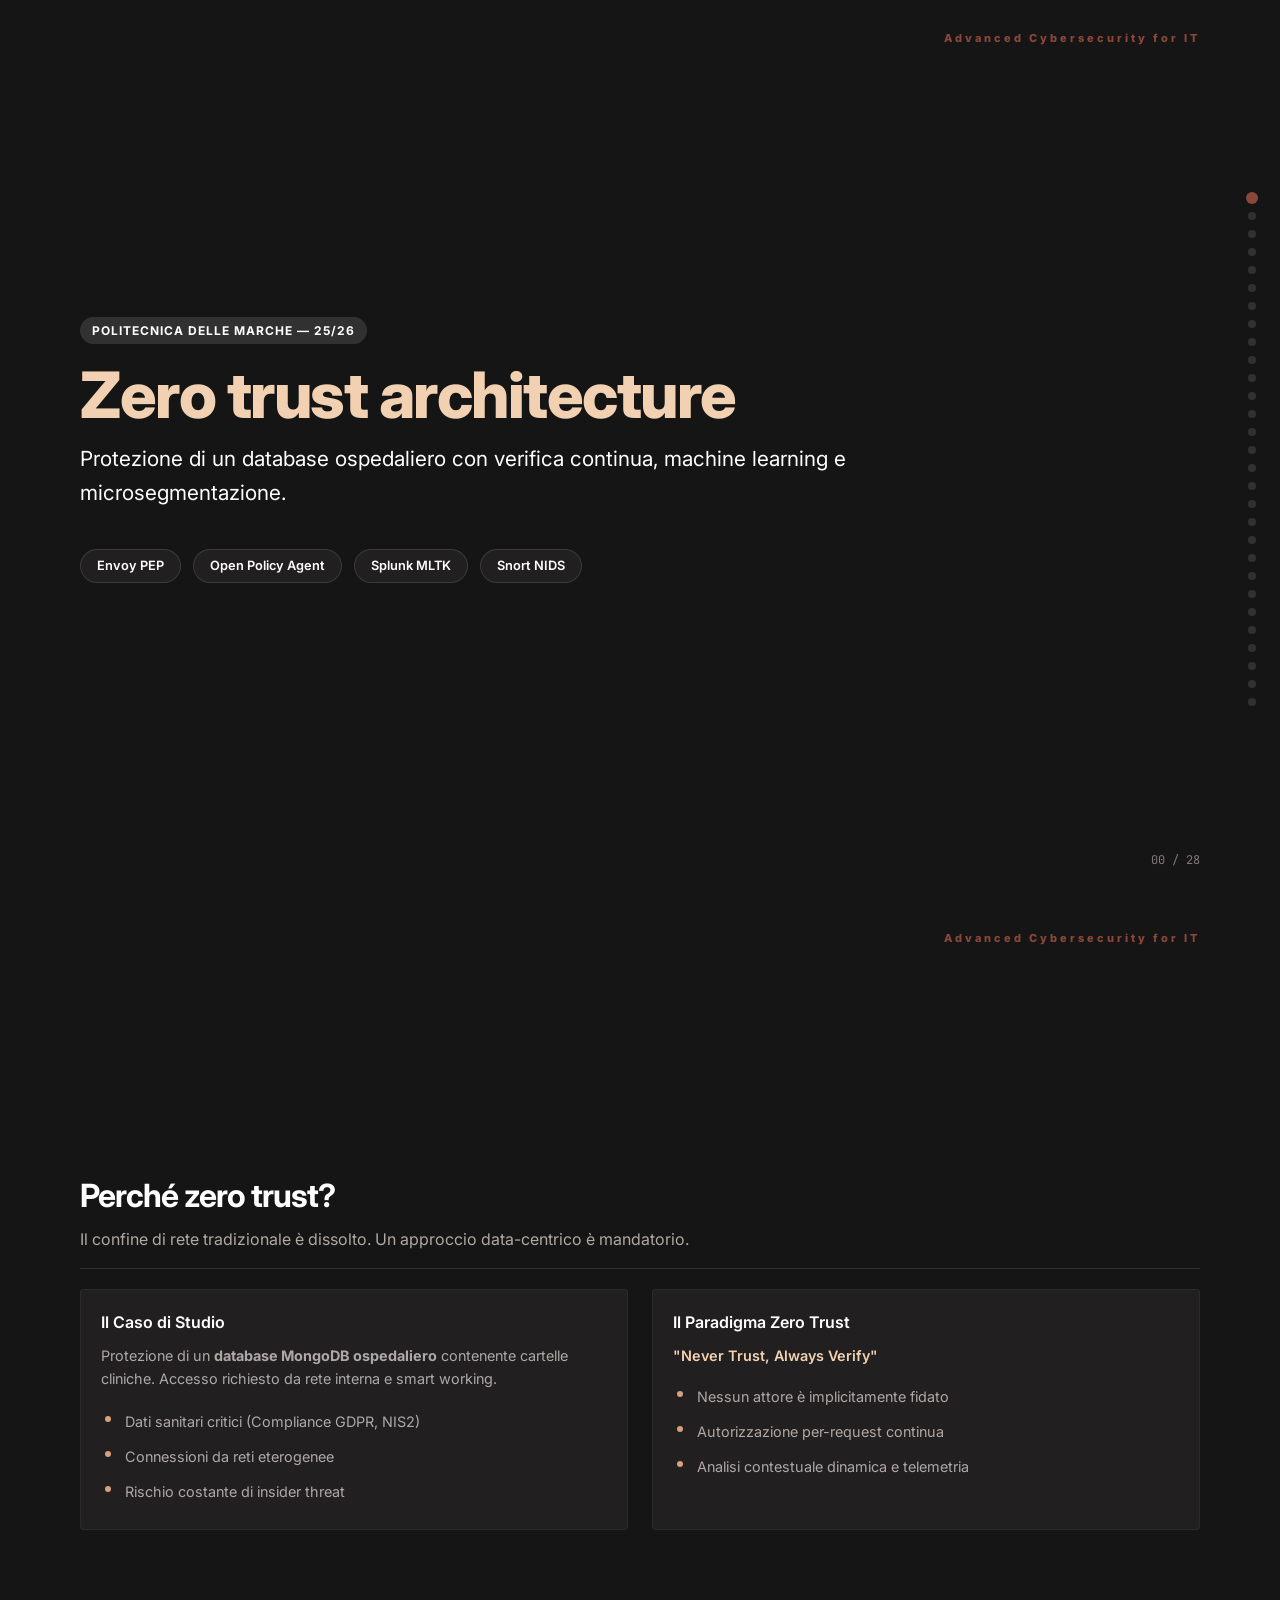
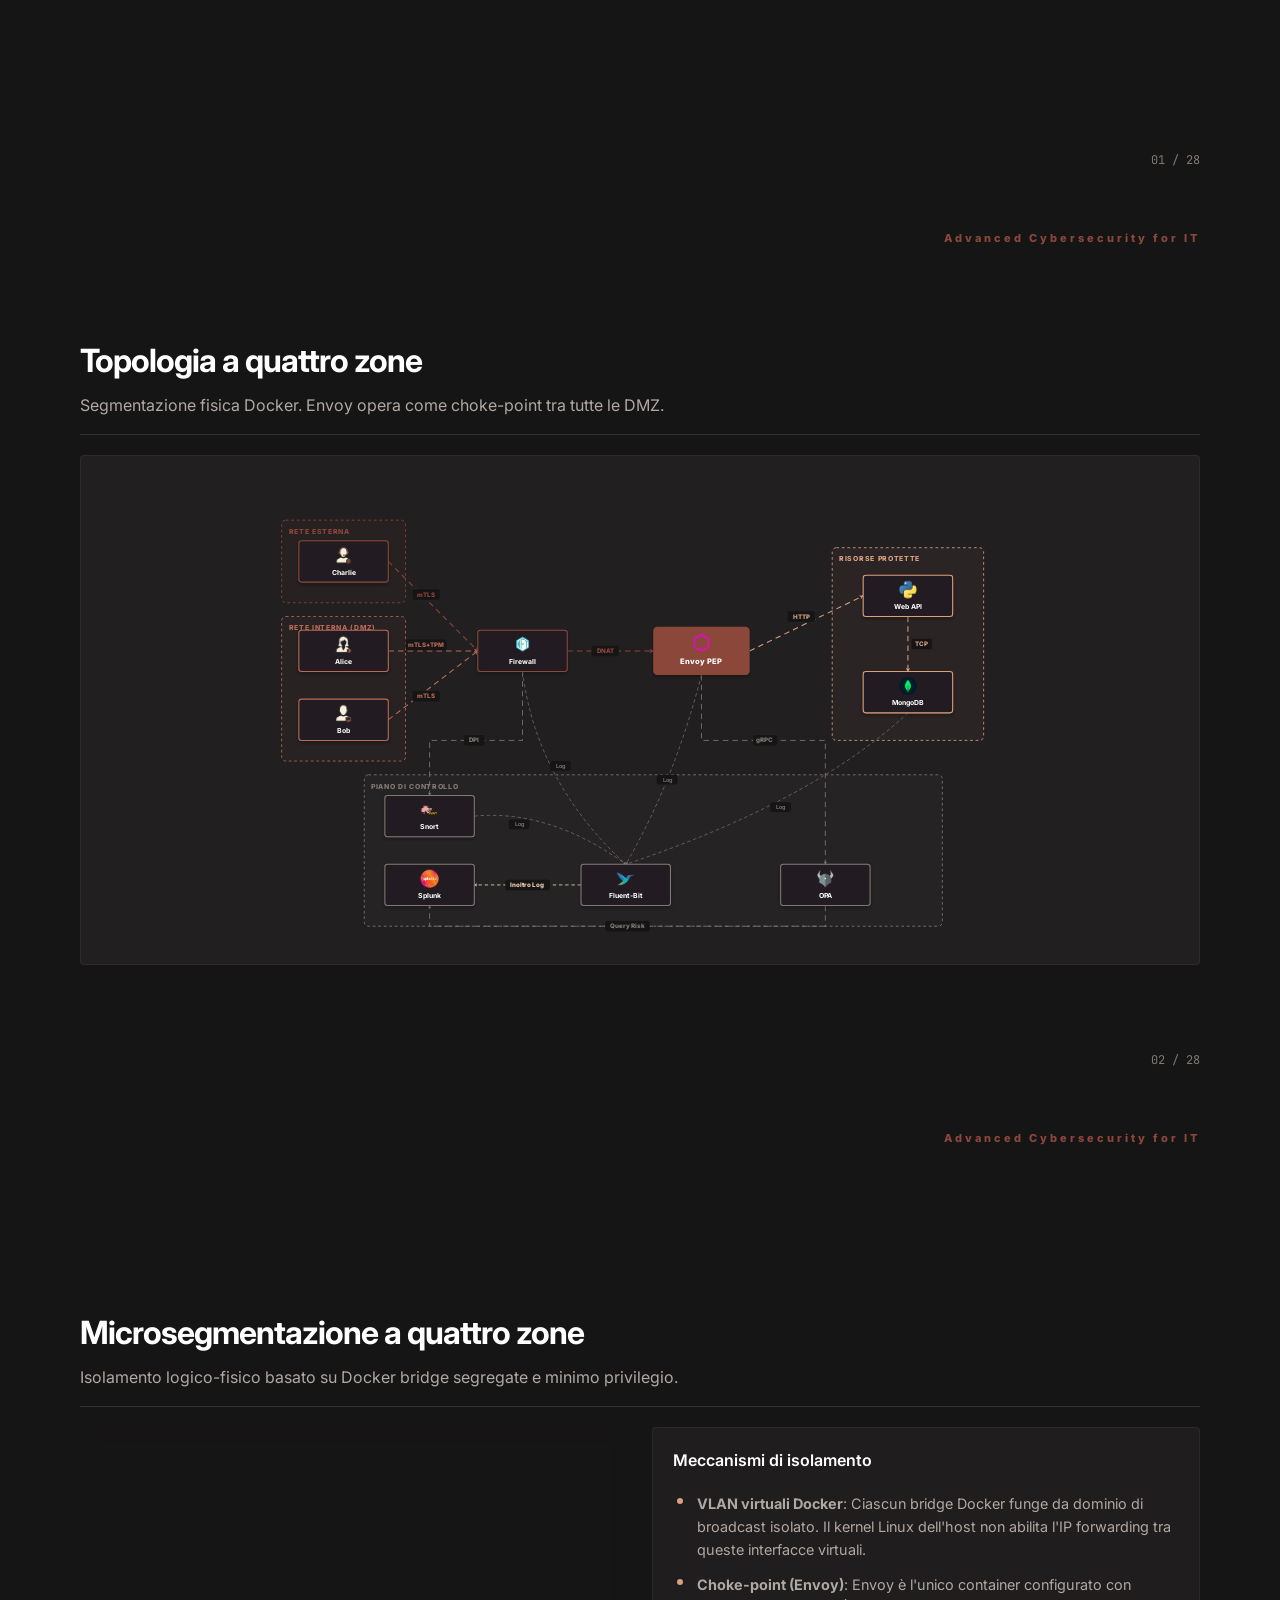
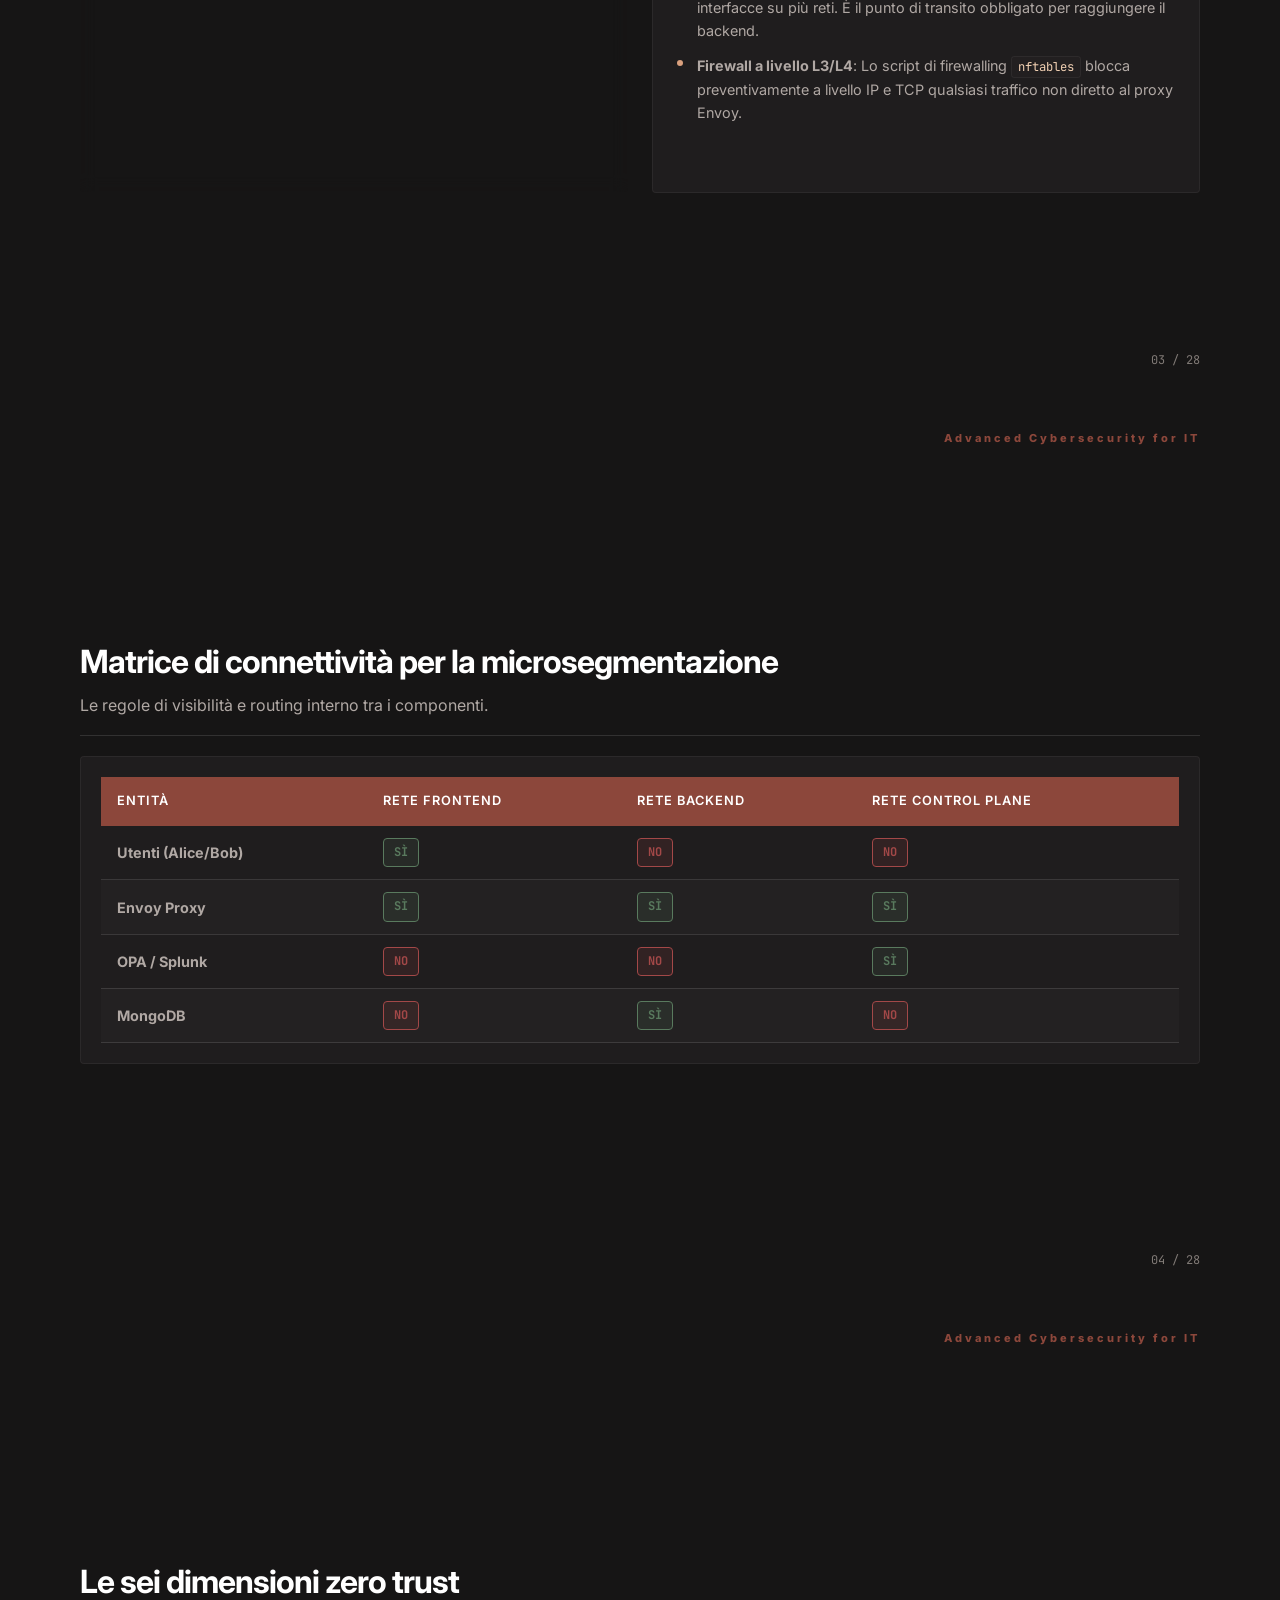
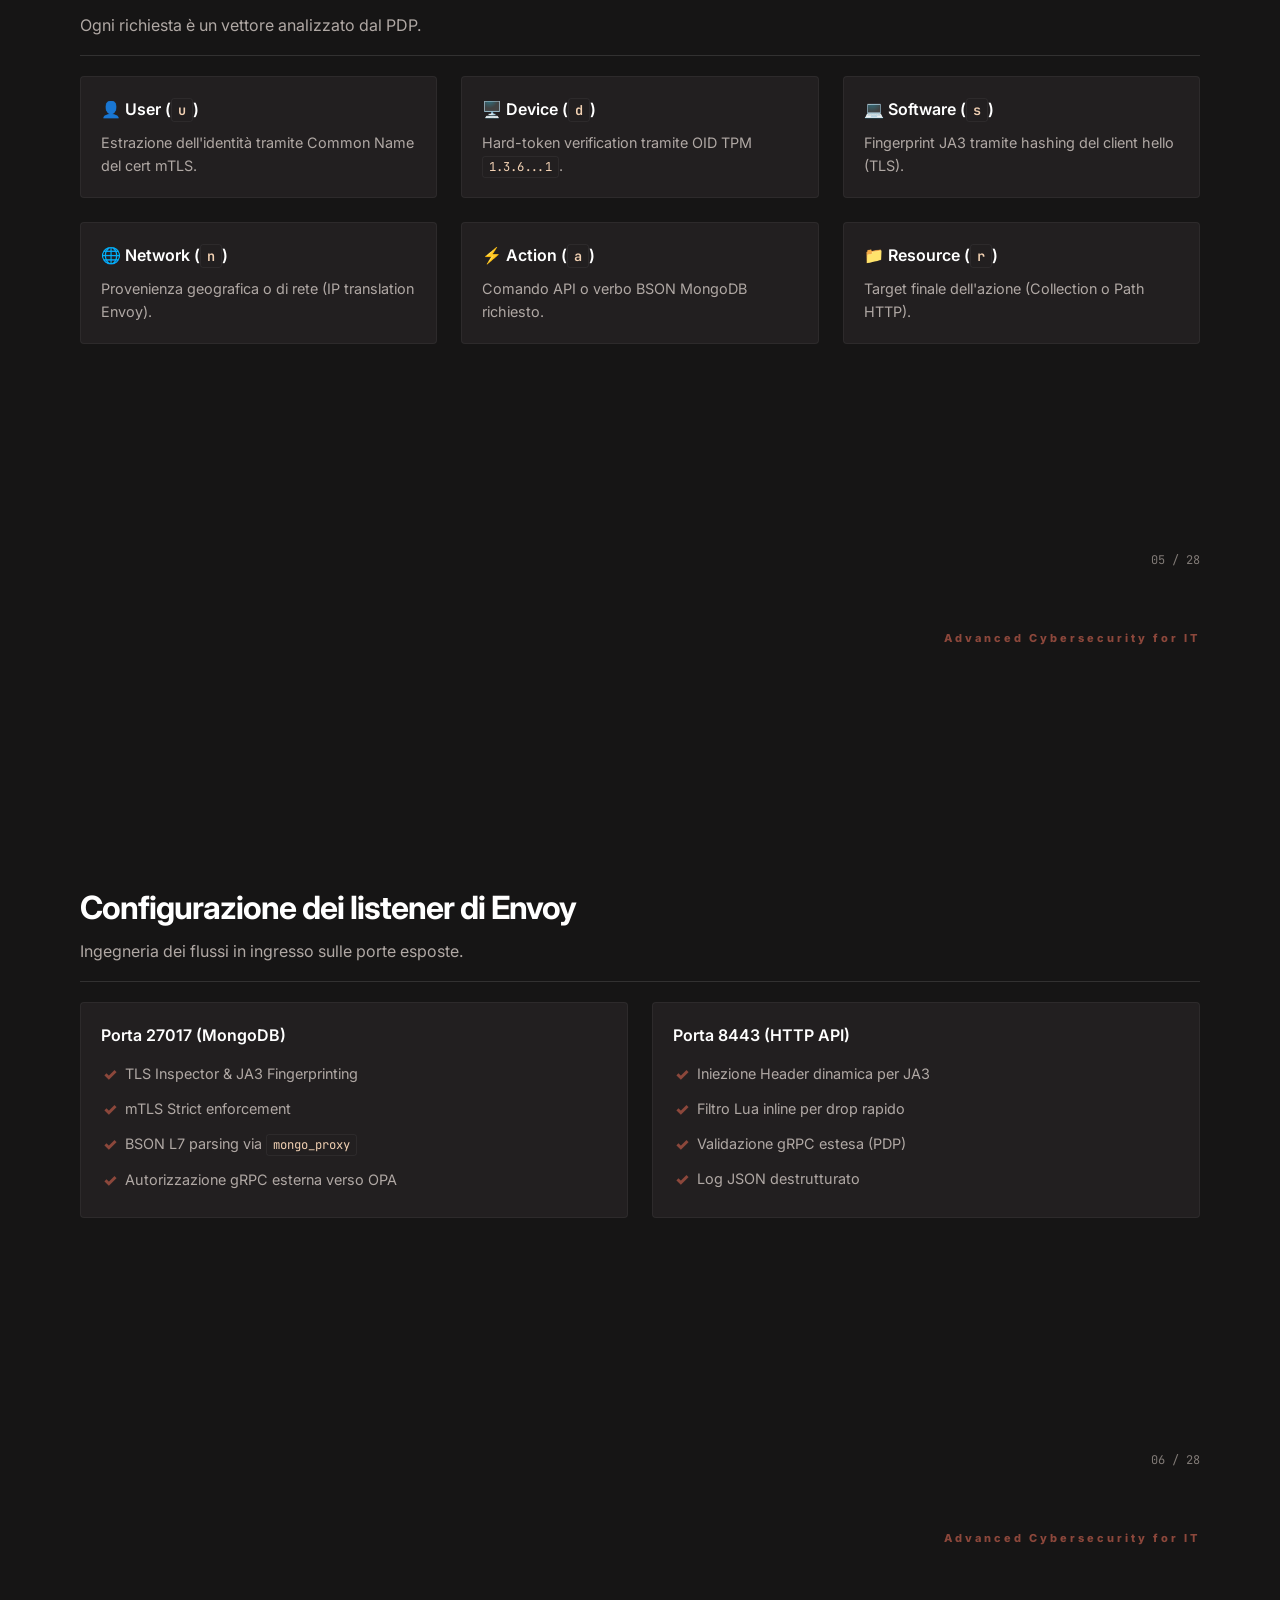
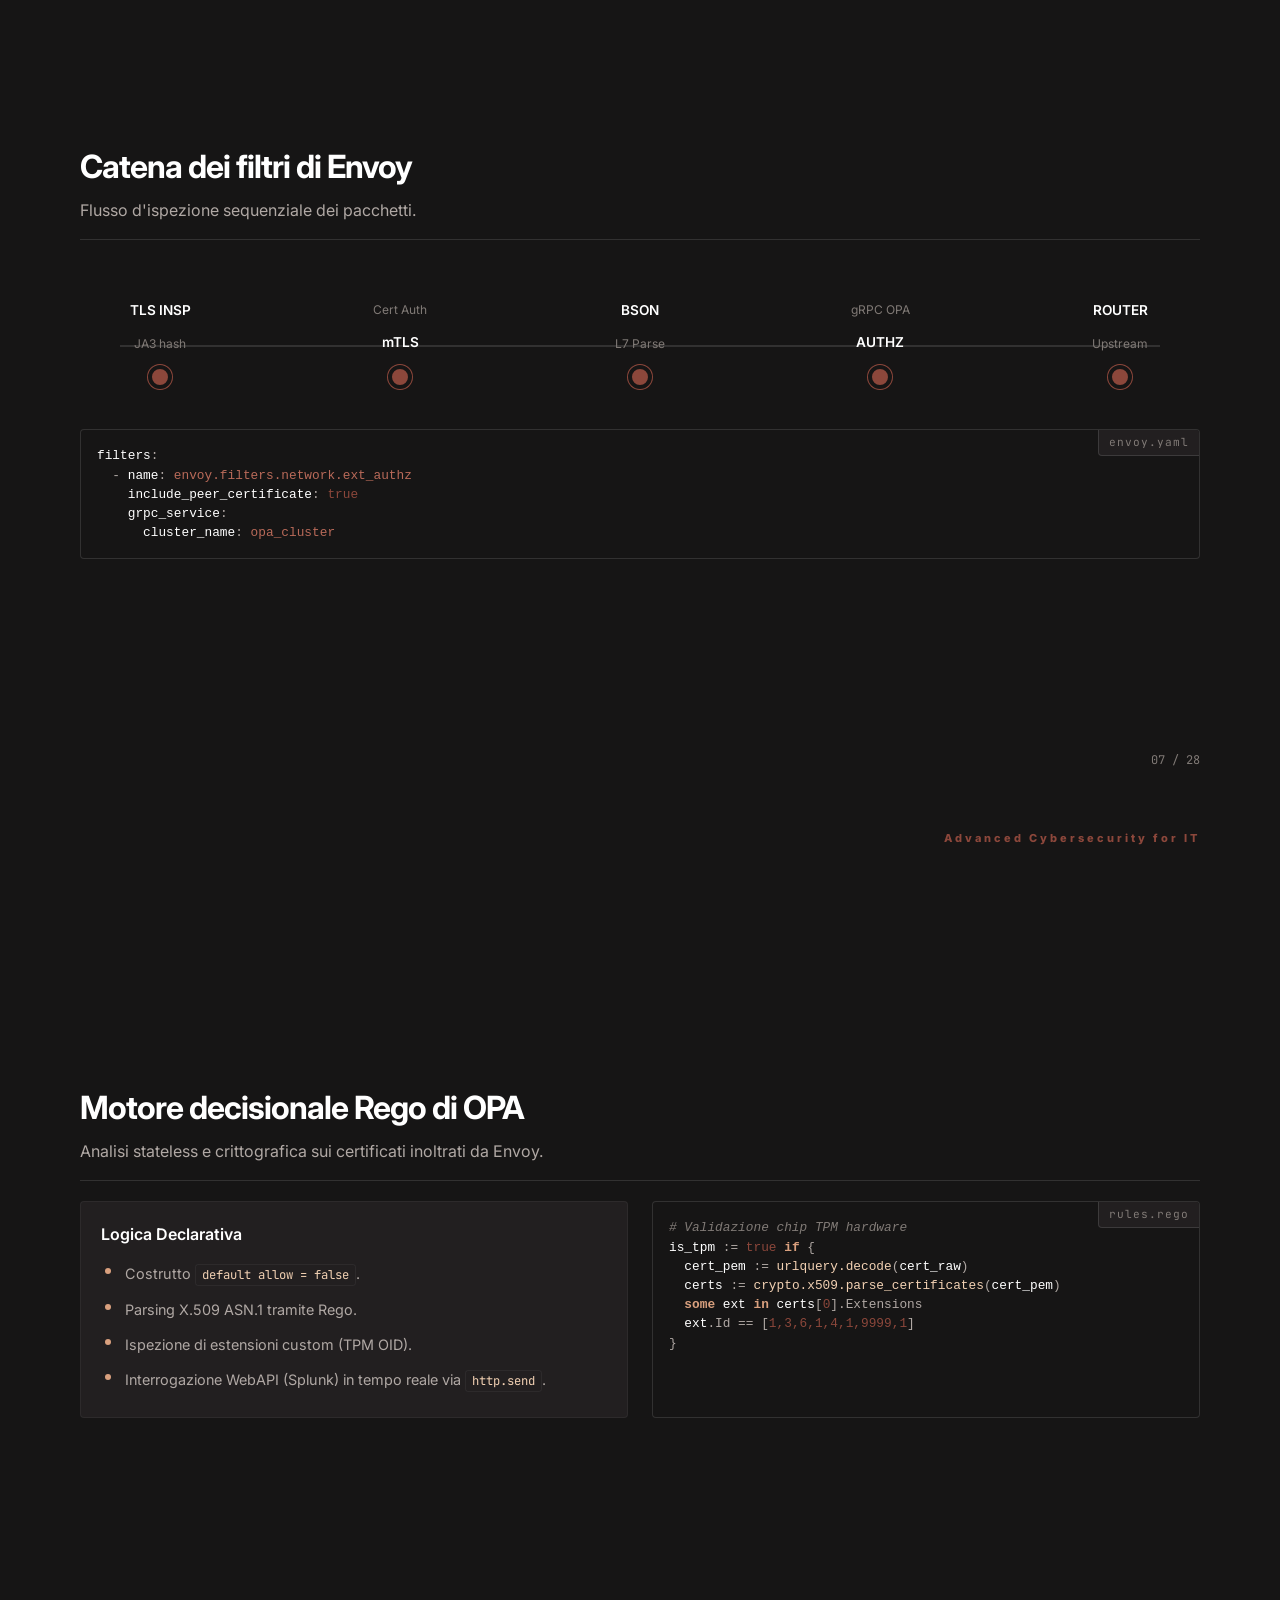
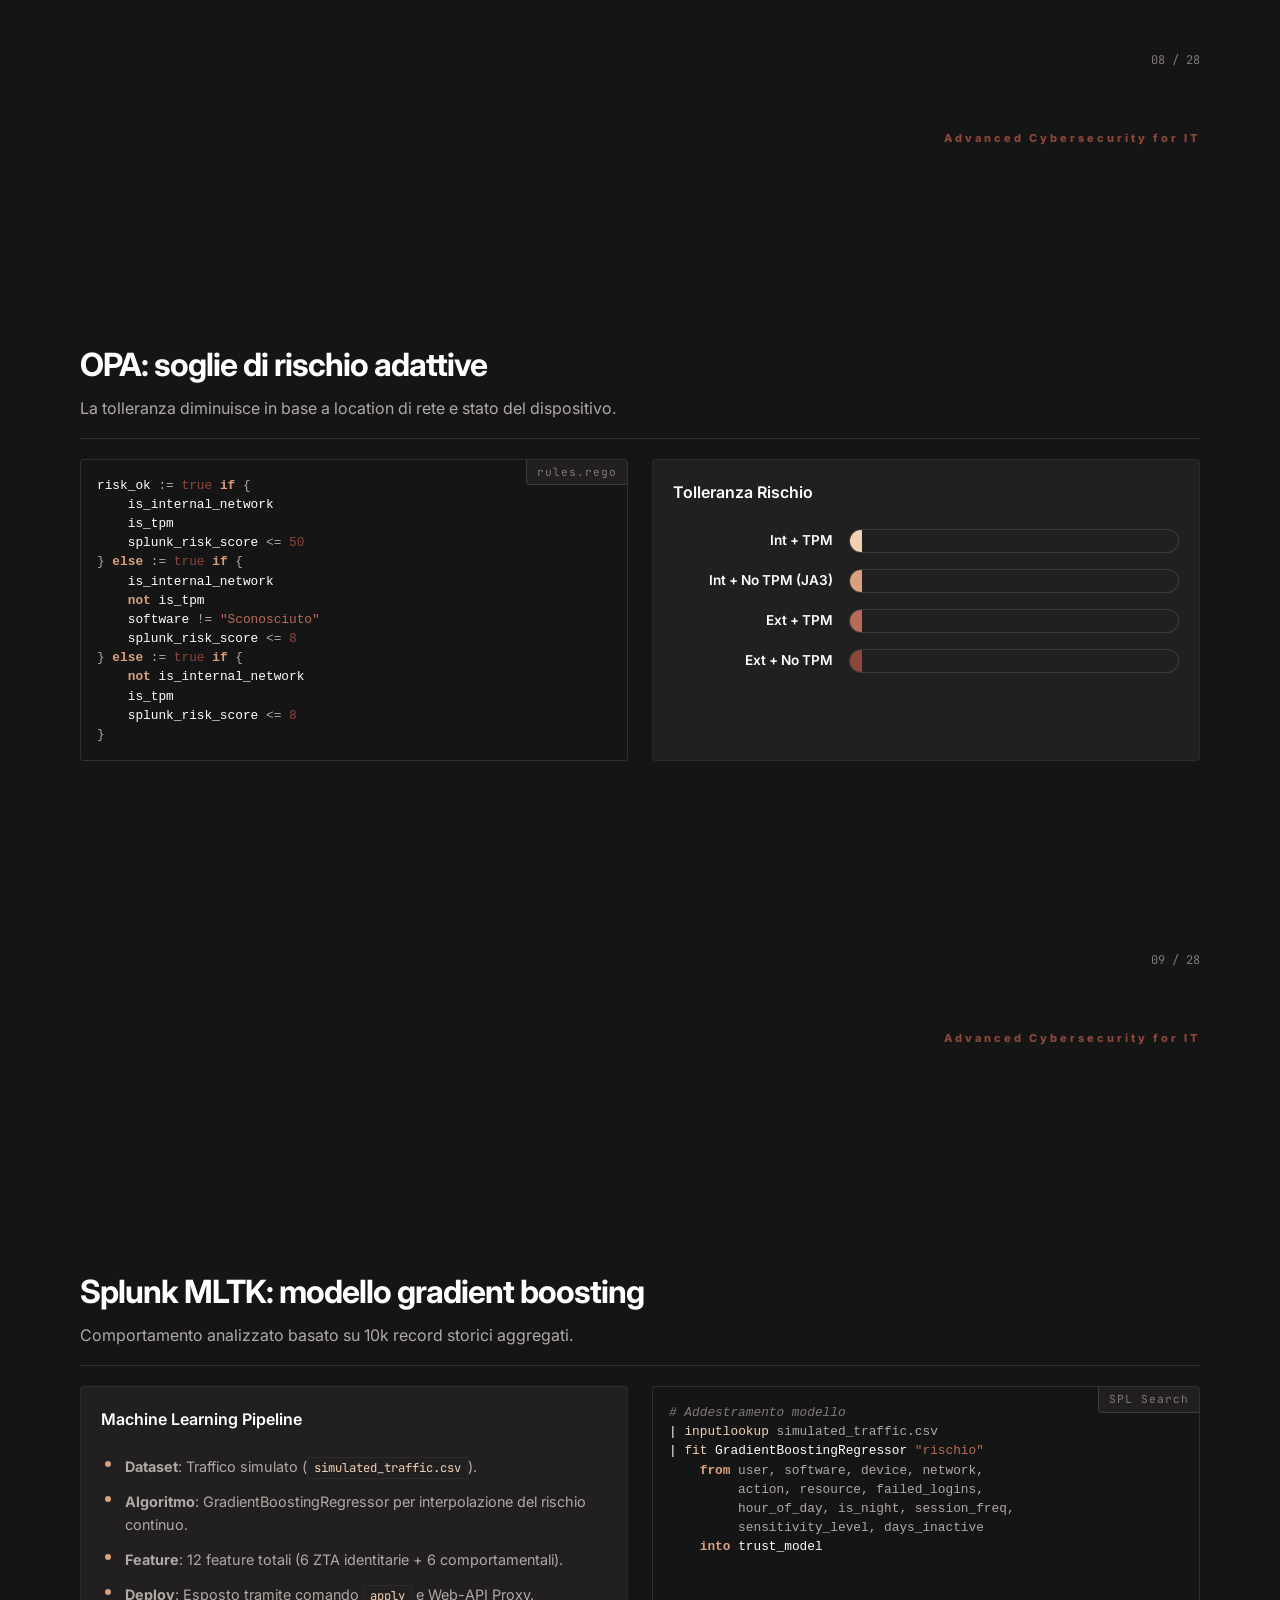
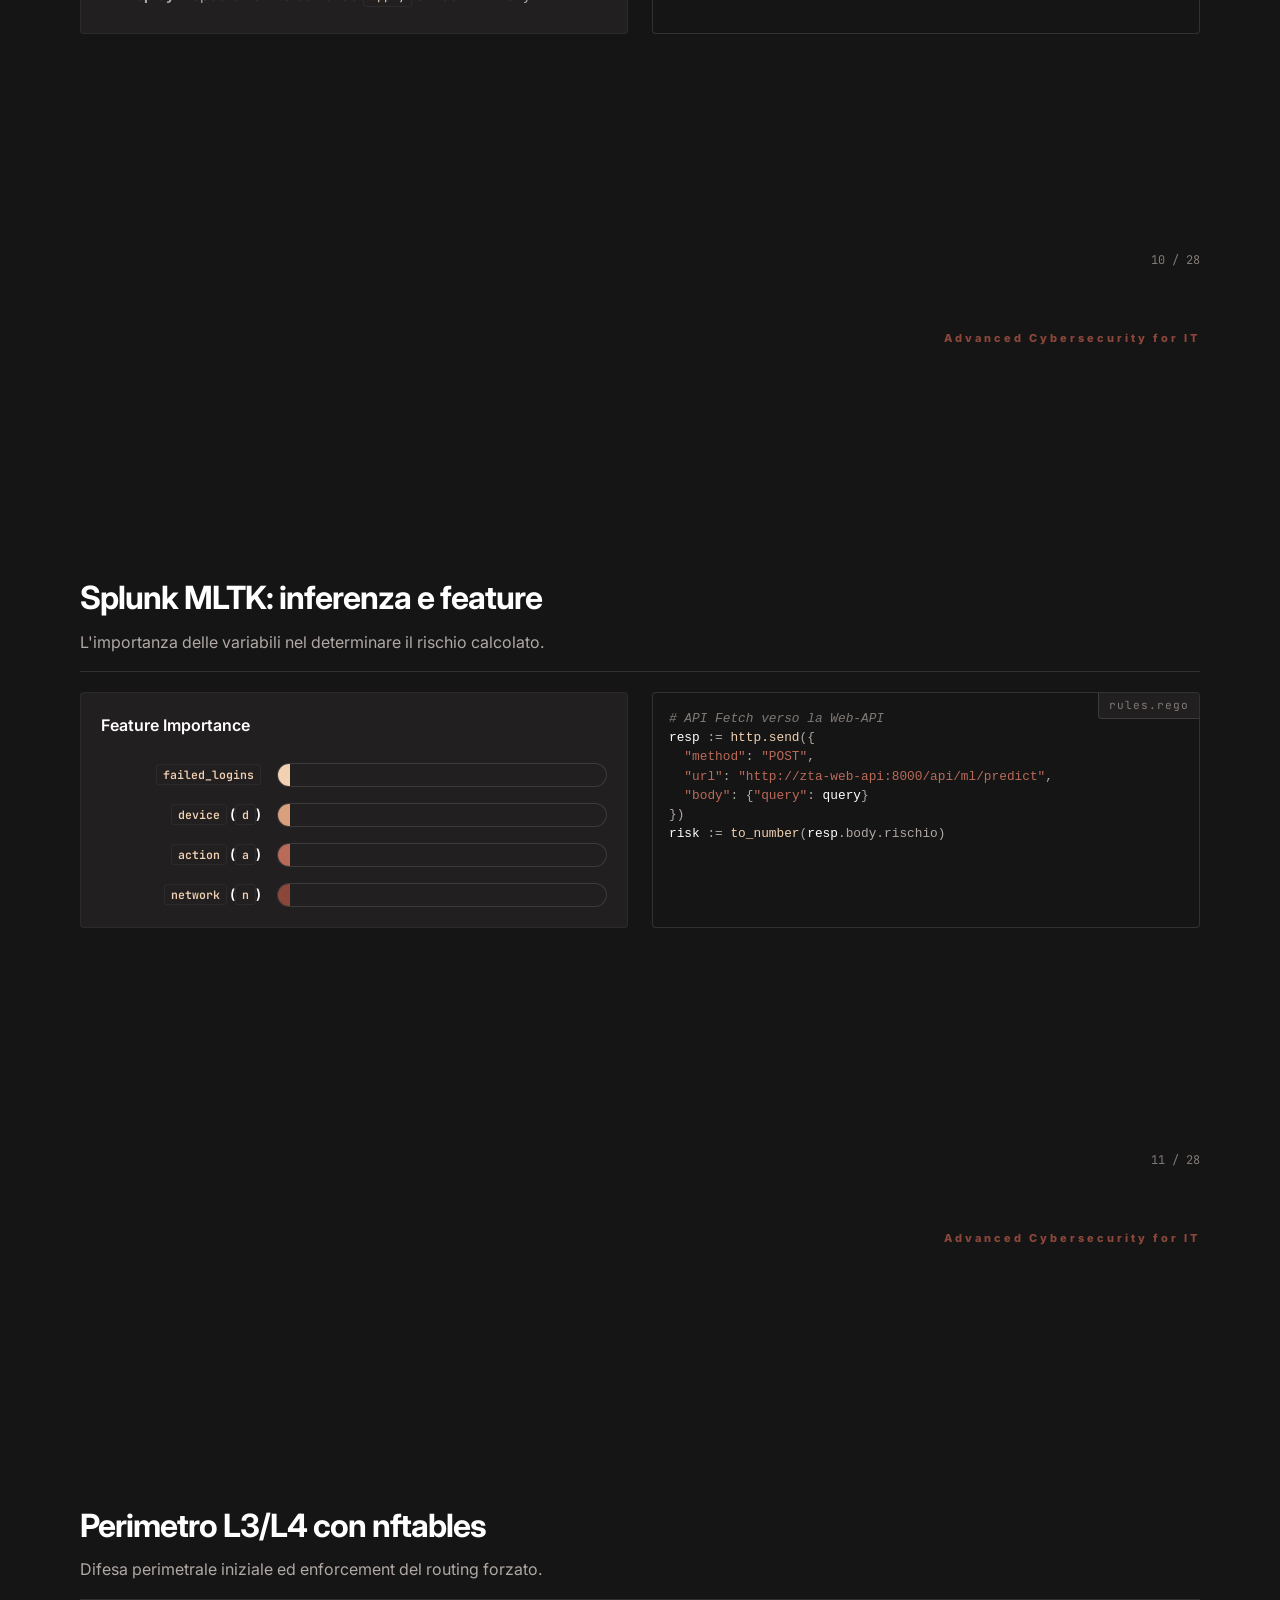
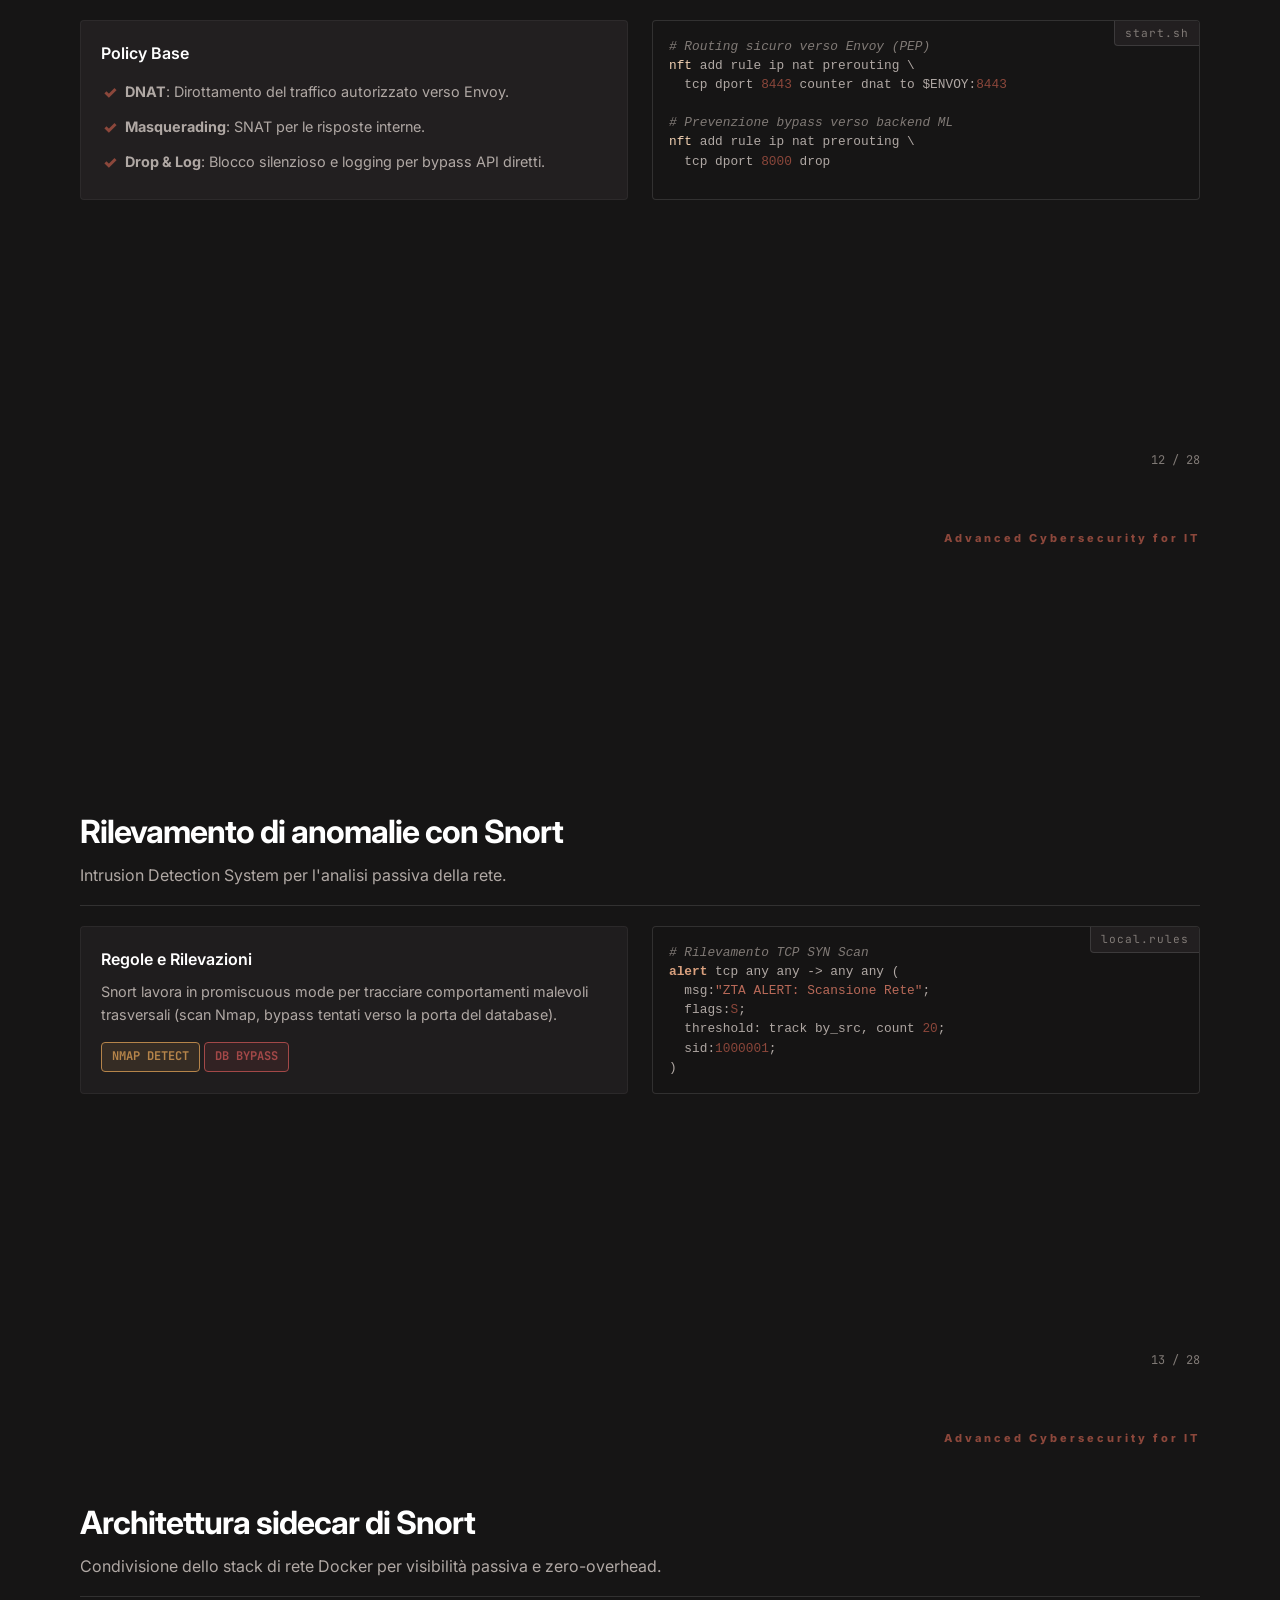
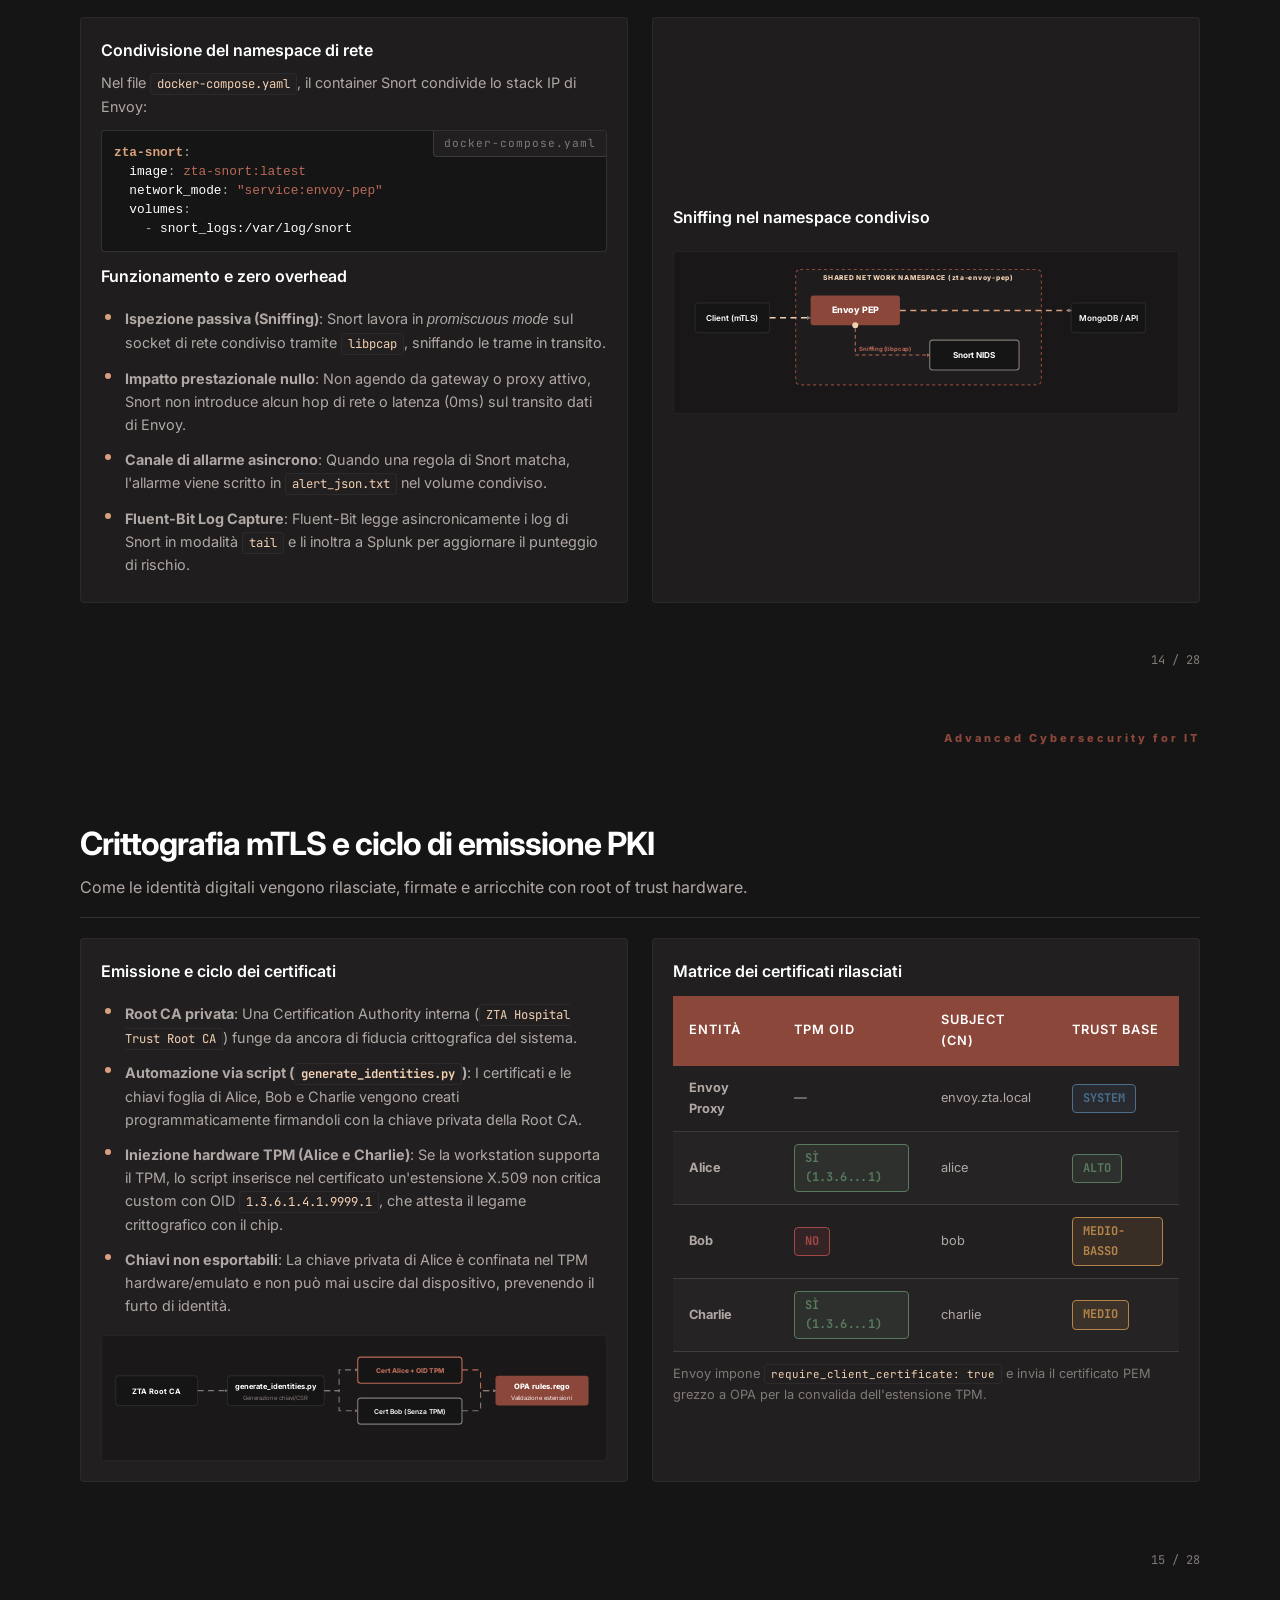
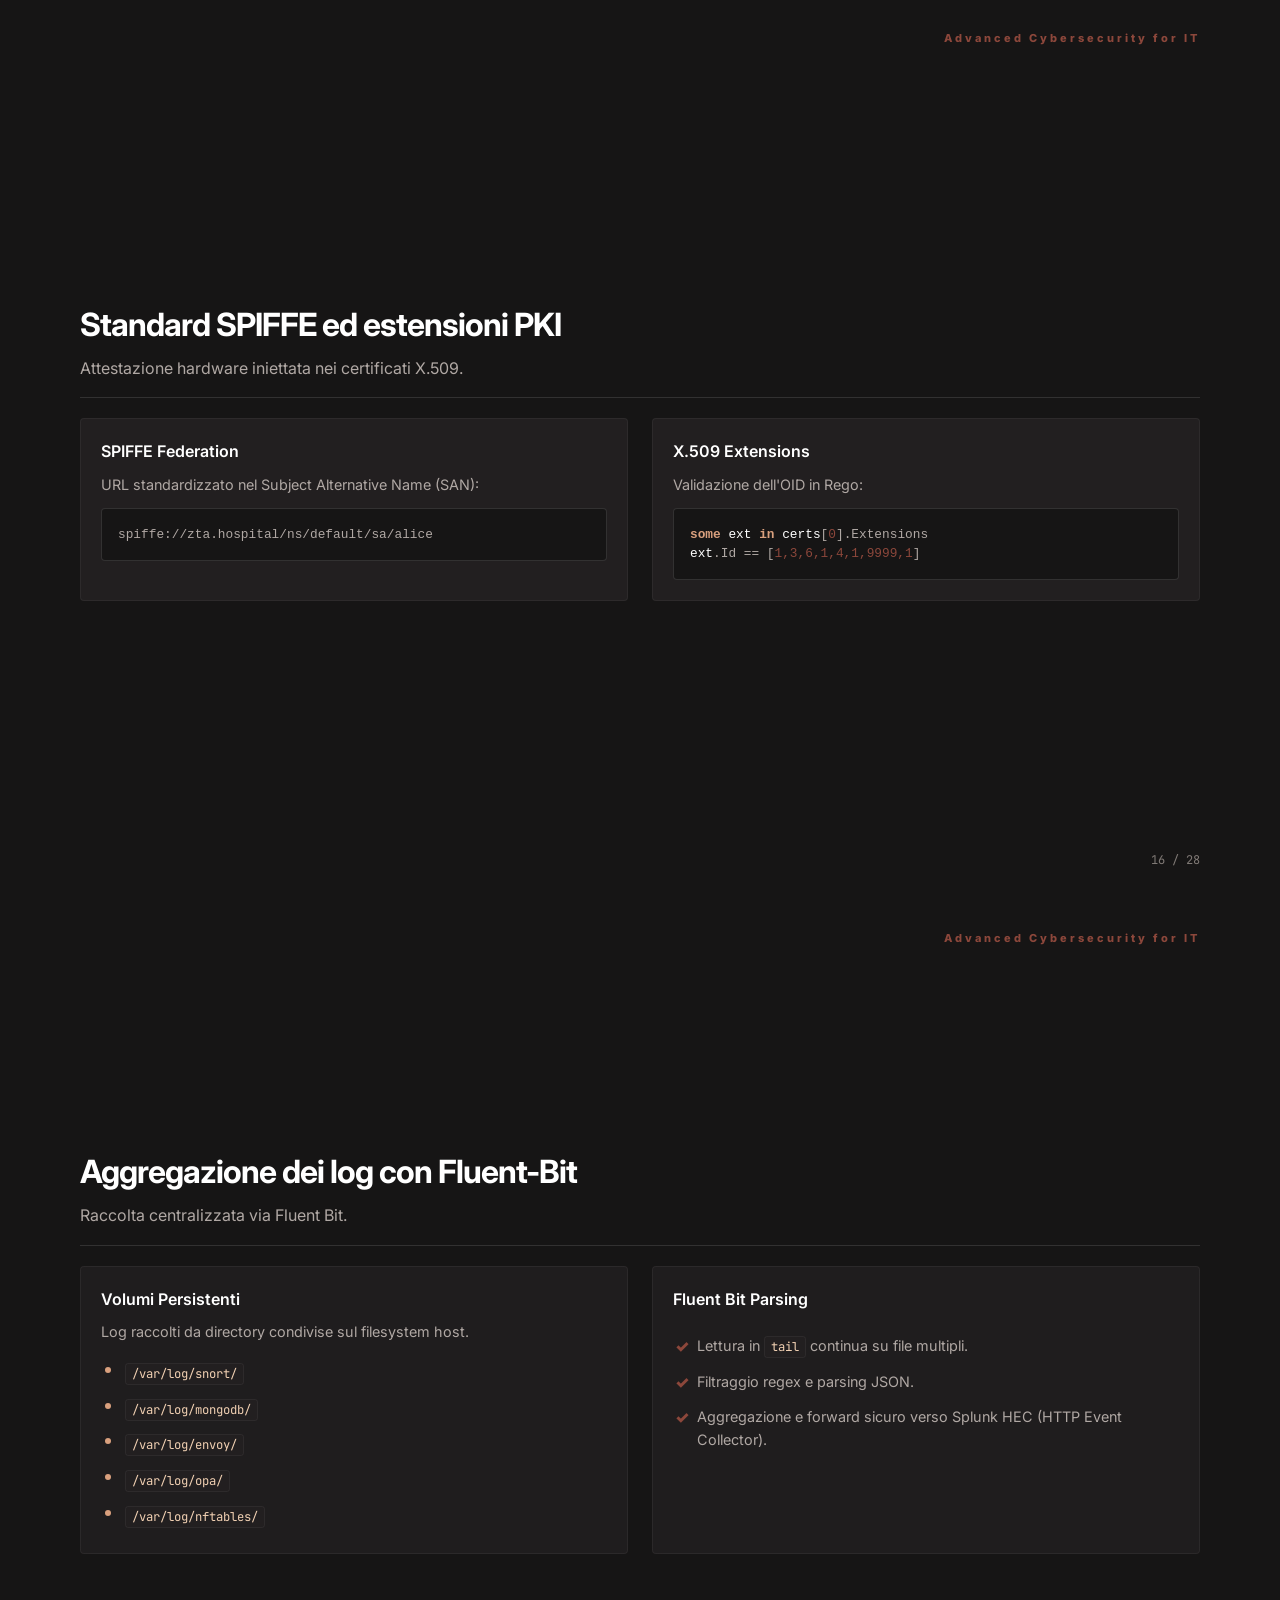
==== commit 1f6d9a81: "Update esempio_presentazione_zta.html" ====
--- a/esempio_presentazione_zta.html
+++ b/esempio_presentazione_zta.html
@@ -1543,6 +1543,7 @@
           <li>Rischio valutato da Splunk ML: <code>Rischio &asymp; 9.96</code> (soglia &le; 50)</li>
           <li>OPA PDP risponde con verdetto <code>ALLOW</code></li>
           <li>Query instradata a MongoDB in pochissimi ms</li>
+          <li>Log di <code>ALLOW</code> inviato da OPA a Fluent-Bit e indicizzato su Splunk</li>
         </ul>
       </div>
       <div style="margin-top:16px;">
@@ -1595,11 +1596,11 @@
         <path d="M 185,360 L 315,260" fill="none" stroke="var(--text-muted)" stroke-width="1" opacity="0.1" marker-end="url(#arrow-textmuted-s1)"/>
         <path d="M 380,290 L 380,390 L 245,390 L 245,470" fill="none" stroke="var(--text-muted)" stroke-width="1" opacity="0.1" marker-end="url(#arrow-textmuted-s1)"/>
 
-        <!-- TELEMETRY (MUTED DASHED) -->
-        <path d="M 380,290 Q 400,450 530,570" fill="none" stroke="var(--text-muted)" stroke-width="1" stroke-dasharray="2 2" opacity="0.4" marker-end="url(#arrow-textmuted-s1)"/>
-        <path d="M 640,295 Q 600,450 530,570" fill="none" stroke="var(--text-muted)" stroke-width="1" stroke-dasharray="2 2" opacity="0.4" marker-end="url(#arrow-textmuted-s1)"/>
-        <path d="M 940,350 Q 800,480 530,570" fill="none" stroke="var(--text-muted)" stroke-width="1" stroke-dasharray="2 2" opacity="0.4" marker-end="url(#arrow-textmuted-s1)"/>
-        <path d="M 465,600 L 310,600" fill="none" stroke="var(--text-muted)" stroke-width="1" stroke-dasharray="2 2" opacity="0.4" marker-end="url(#arrow-textmuted-s1)"/>
+        <!-- TELEMETRY (ACTIVE GREEN ANIMATED) -->
+        <path class="flow-line-telemetry" d="M 380,290 Q 400,450 530,570" fill="none" stroke="var(--status-green)" stroke-width="1.5" marker-end="url(#arrow-green-s1)"/>
+        <path class="flow-line-telemetry" d="M 640,295 Q 600,450 530,570" fill="none" stroke="var(--status-green)" stroke-width="1.5" marker-end="url(#arrow-green-s1)"/>
+        <path class="flow-line-telemetry" d="M 940,350 Q 800,480 530,570" fill="none" stroke="var(--status-green)" stroke-width="1.5" marker-end="url(#arrow-green-s1)"/>
+        <path class="flow-line-telemetry" d="M 465,600 L 310,600" fill="none" stroke="var(--status-green)" stroke-width="1.5" marker-end="url(#arrow-green-s1)"/>
 
         <!-- FLOW LABELS -->
         <g font-size="9" font-weight="800" text-anchor="middle">
@@ -1620,6 +1621,9 @@
 
           <rect x="500" y="652" width="65" height="16" fill="var(--bg-page)" rx="3" stroke="var(--status-green)" stroke-width="0.5"/>
           <text x="532" y="663" fill="var(--status-green)">Query Risk</text>
+          
+          <rect x="355" y="592" width="65" height="16" fill="var(--bg-page)" rx="3" stroke="var(--status-green)" stroke-width="0.5"/>
+          <text x="387" y="603" fill="var(--status-green)">Inoltro Log</text>
         </g>
 
         <!-- STATE LABELS -->
@@ -1695,11 +1699,11 @@
           <text x="65" y="49" fill="var(--text-heading)" font-size="10" font-weight="700">Splunk</text>
         </g>
 
-        <!-- Fluent-Bit (Muted) -->
-        <g transform="translate(465, 570)" filter="url(#shadow-s1)" opacity="0.3">
-          <rect width="130" height="60" fill="var(--bg-white)" stroke="var(--text-muted)" stroke-width="1" rx="4"/>
+        <!-- Fluent-Bit -->
+        <g transform="translate(465, 570)" filter="url(#shadow-s1)">
+          <rect width="130" height="60" fill="var(--bg-white)" stroke="var(--status-green)" stroke-width="1.5" rx="4"/>
           <image href="relazione/capitolo2/img/fluentbit.png" x="51" y="8" width="28" height="26"/>
-          <text x="65" y="49" fill="var(--text-muted)" font-size="10" font-weight="700">Fluent-Bit</text>
+          <text x="65" y="49" fill="var(--text-heading)" font-size="10" font-weight="700">Fluent-Bit</text>
         </g>
 
         <!-- OPA -->
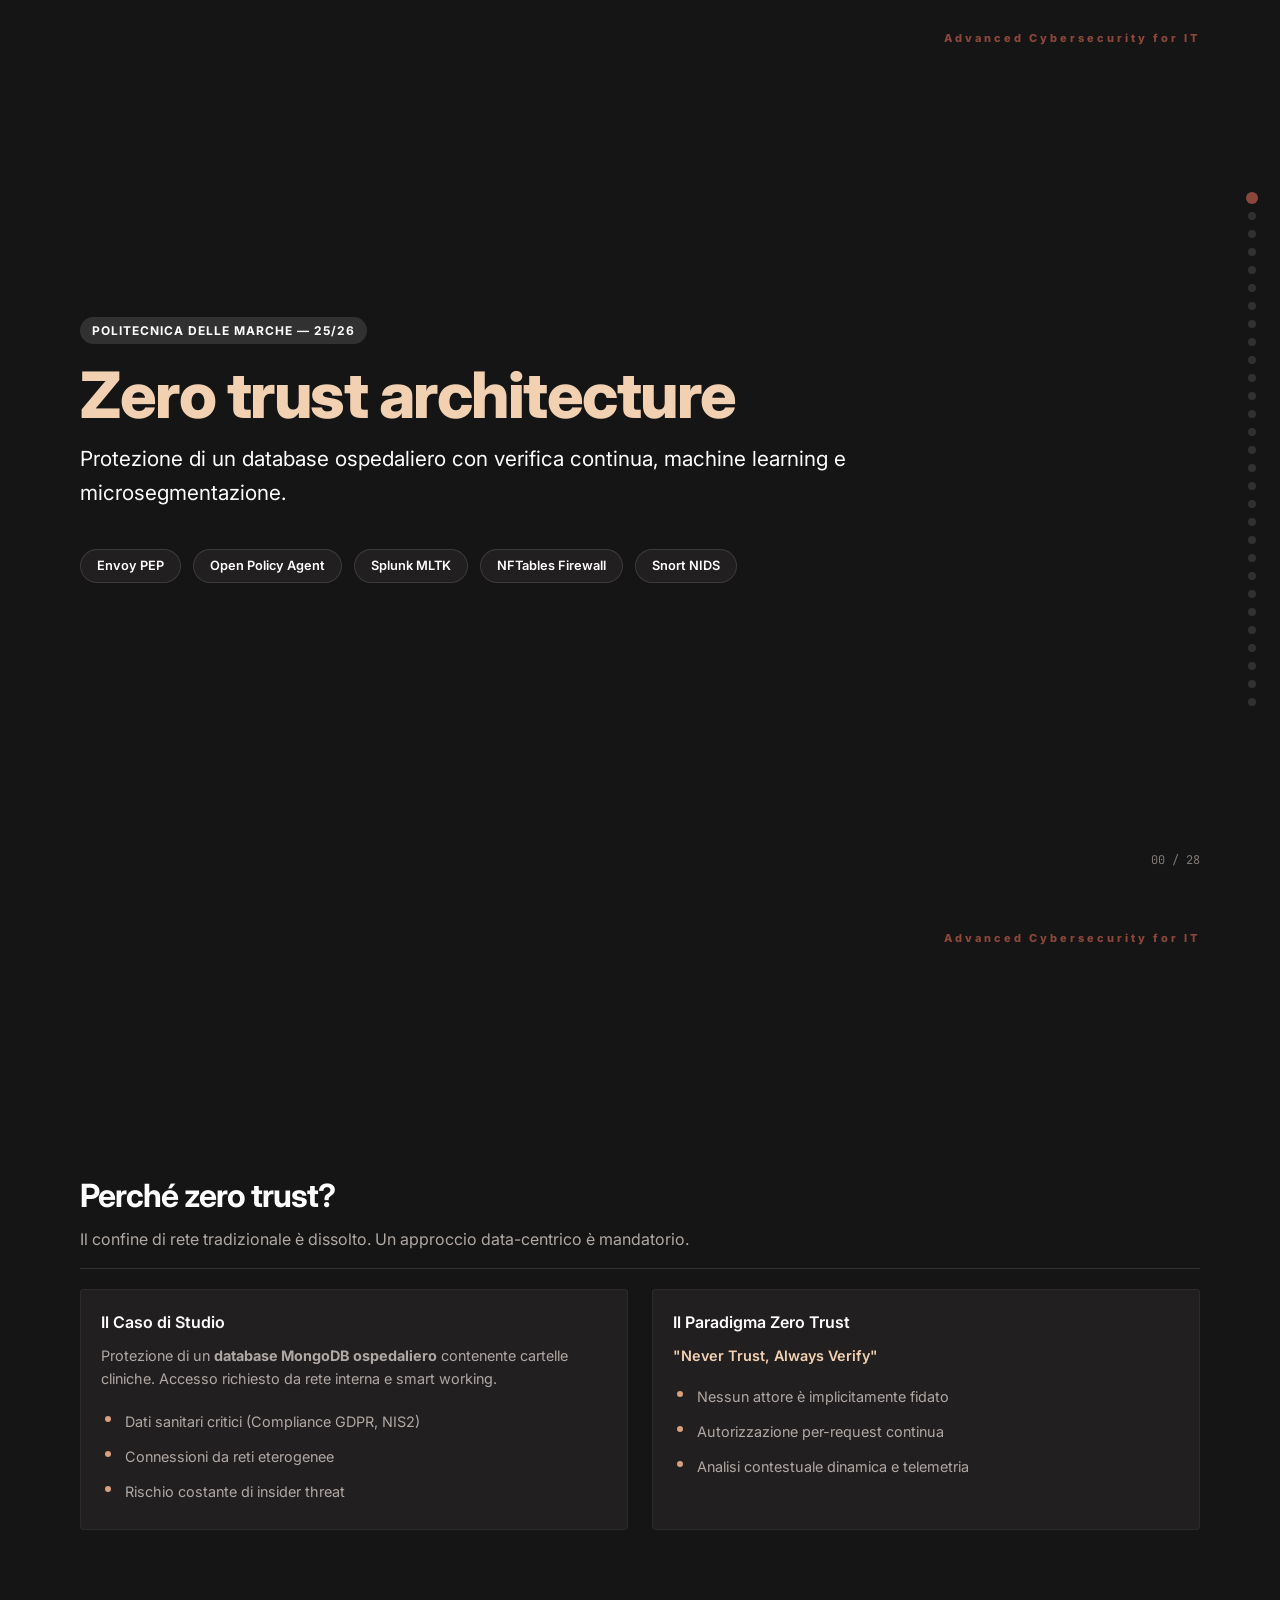
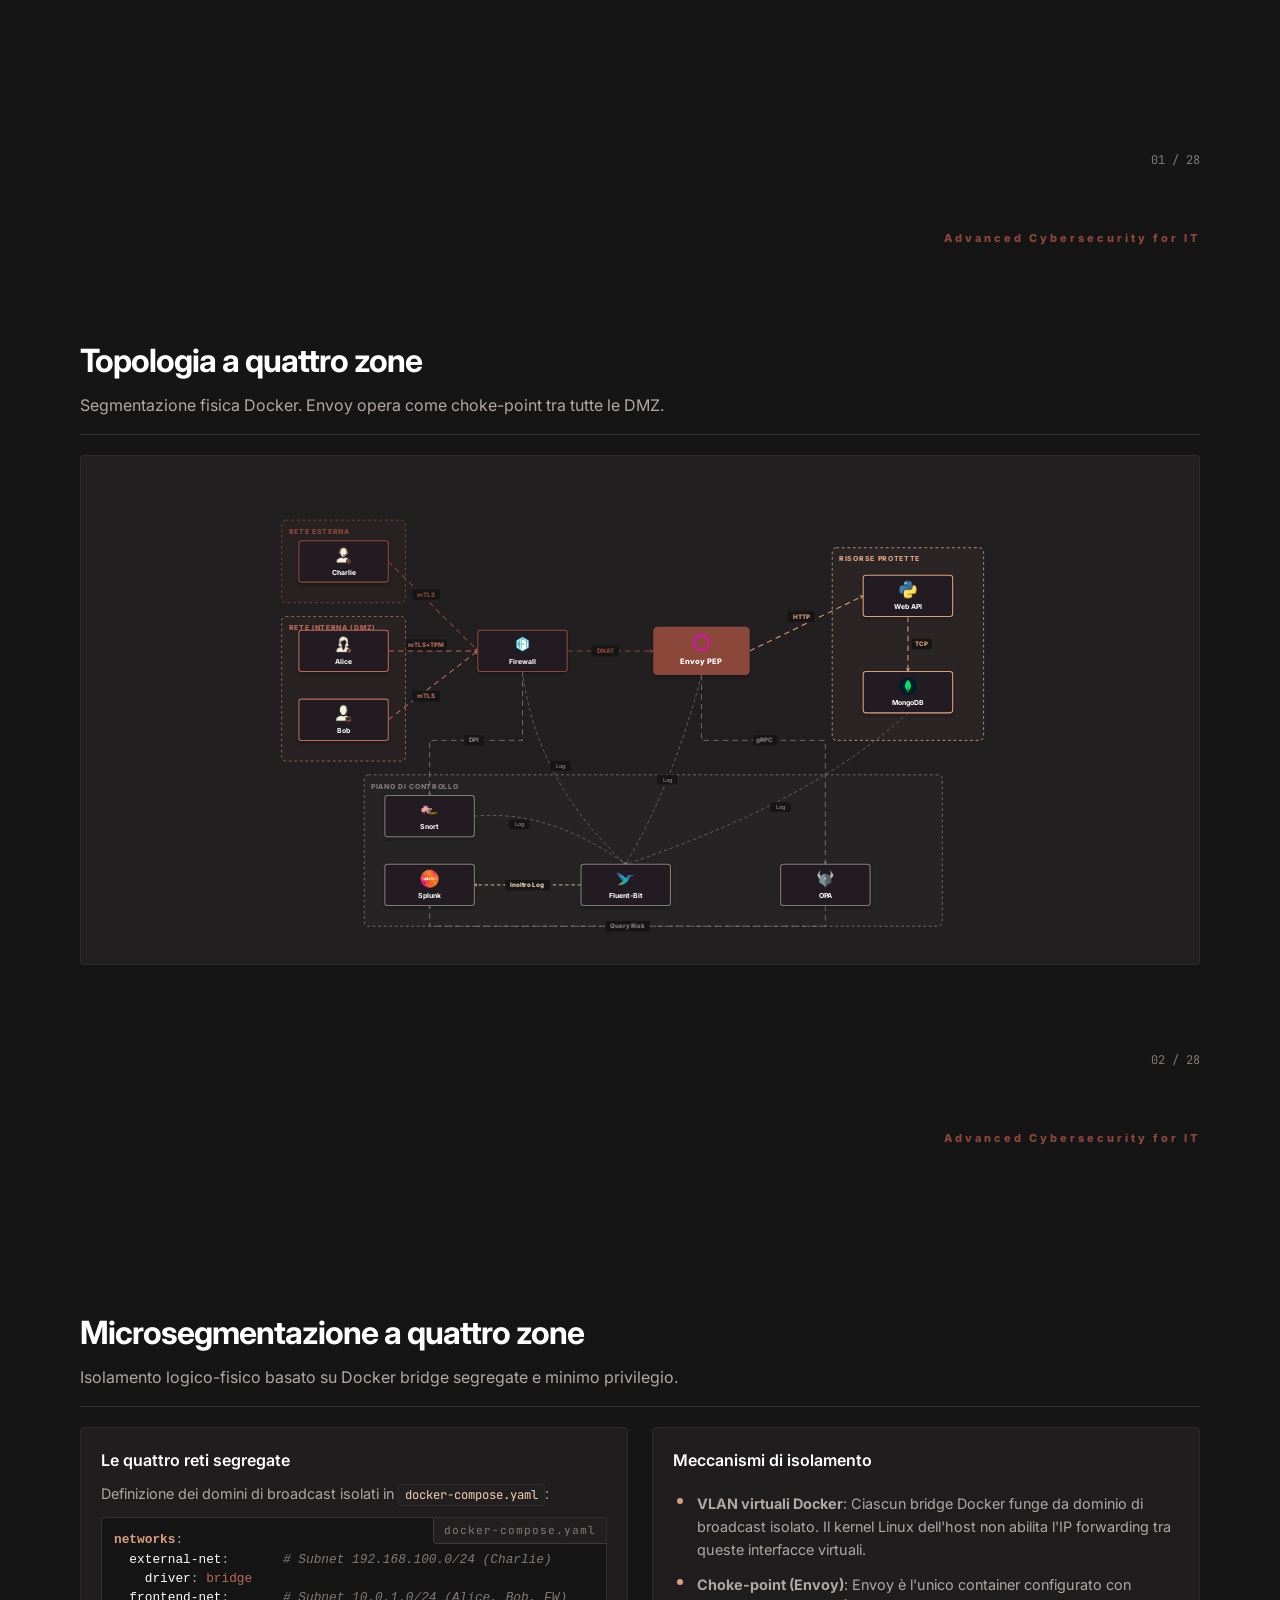
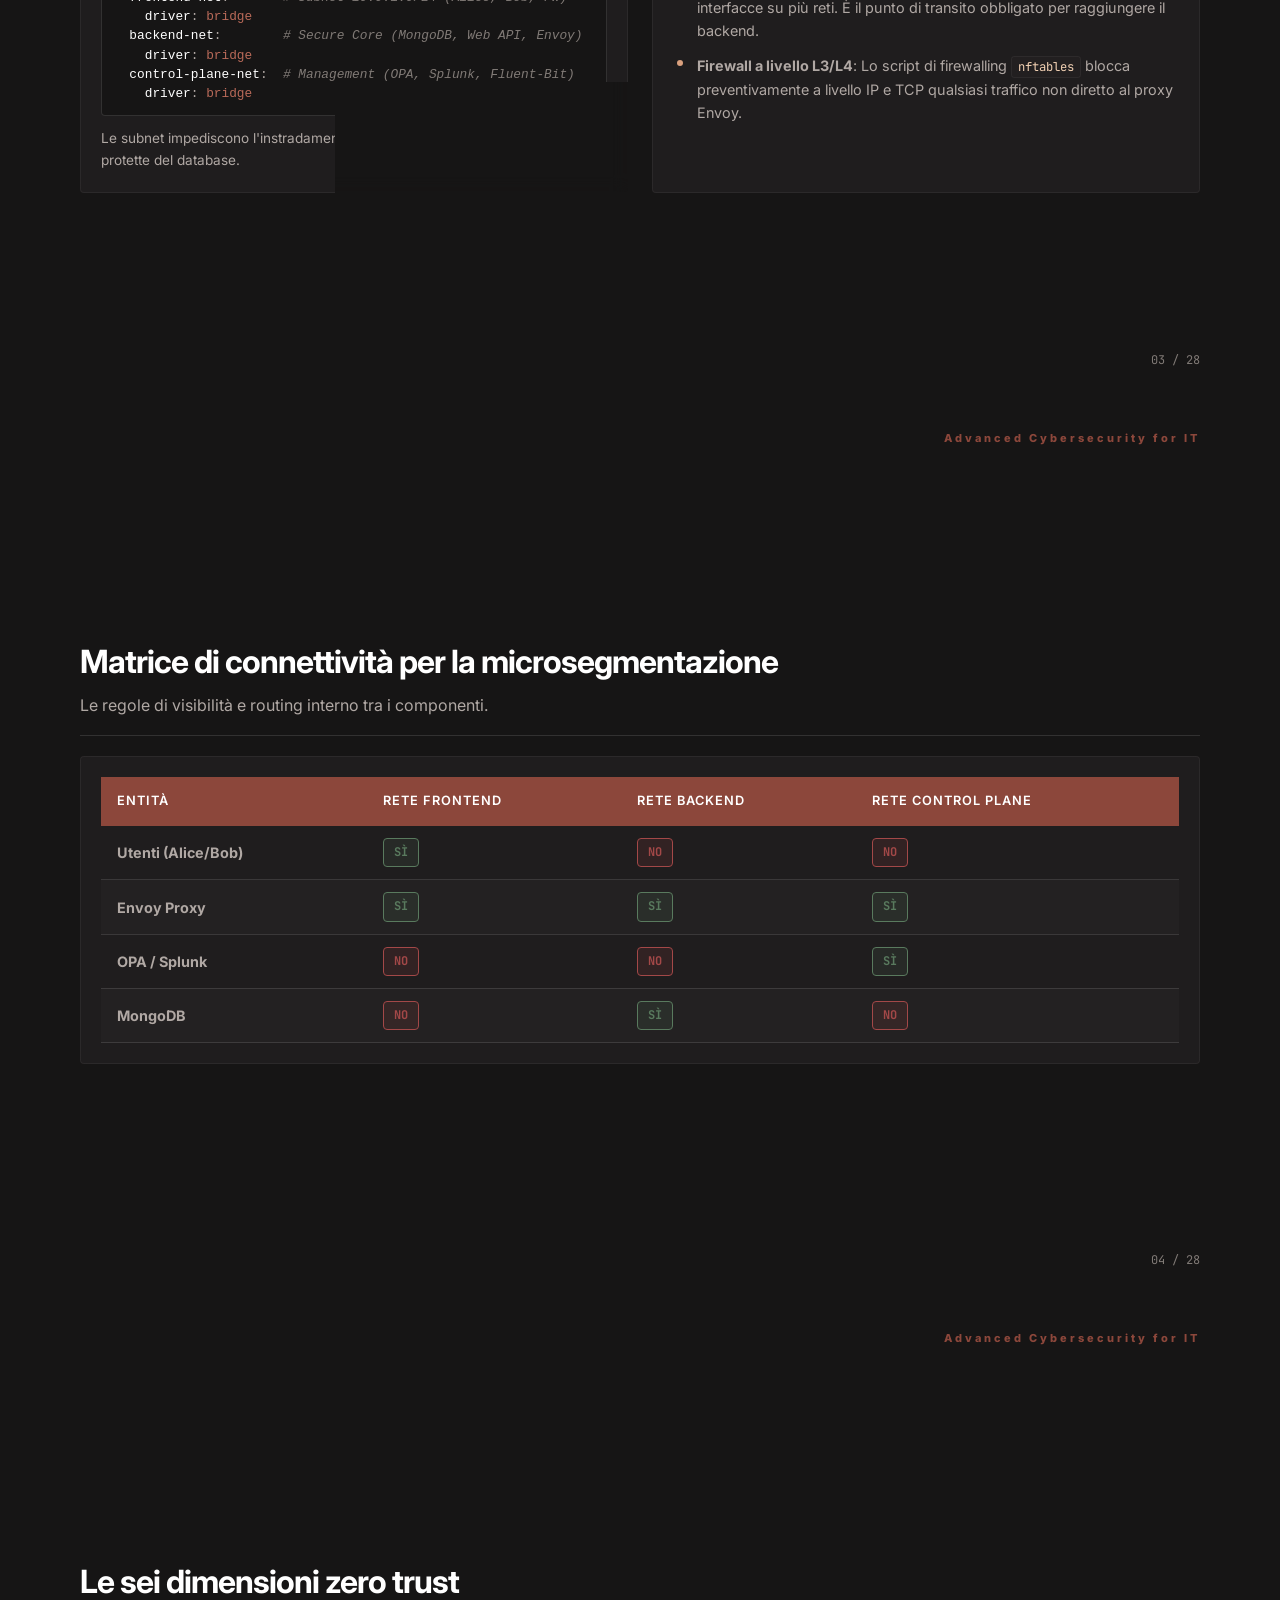
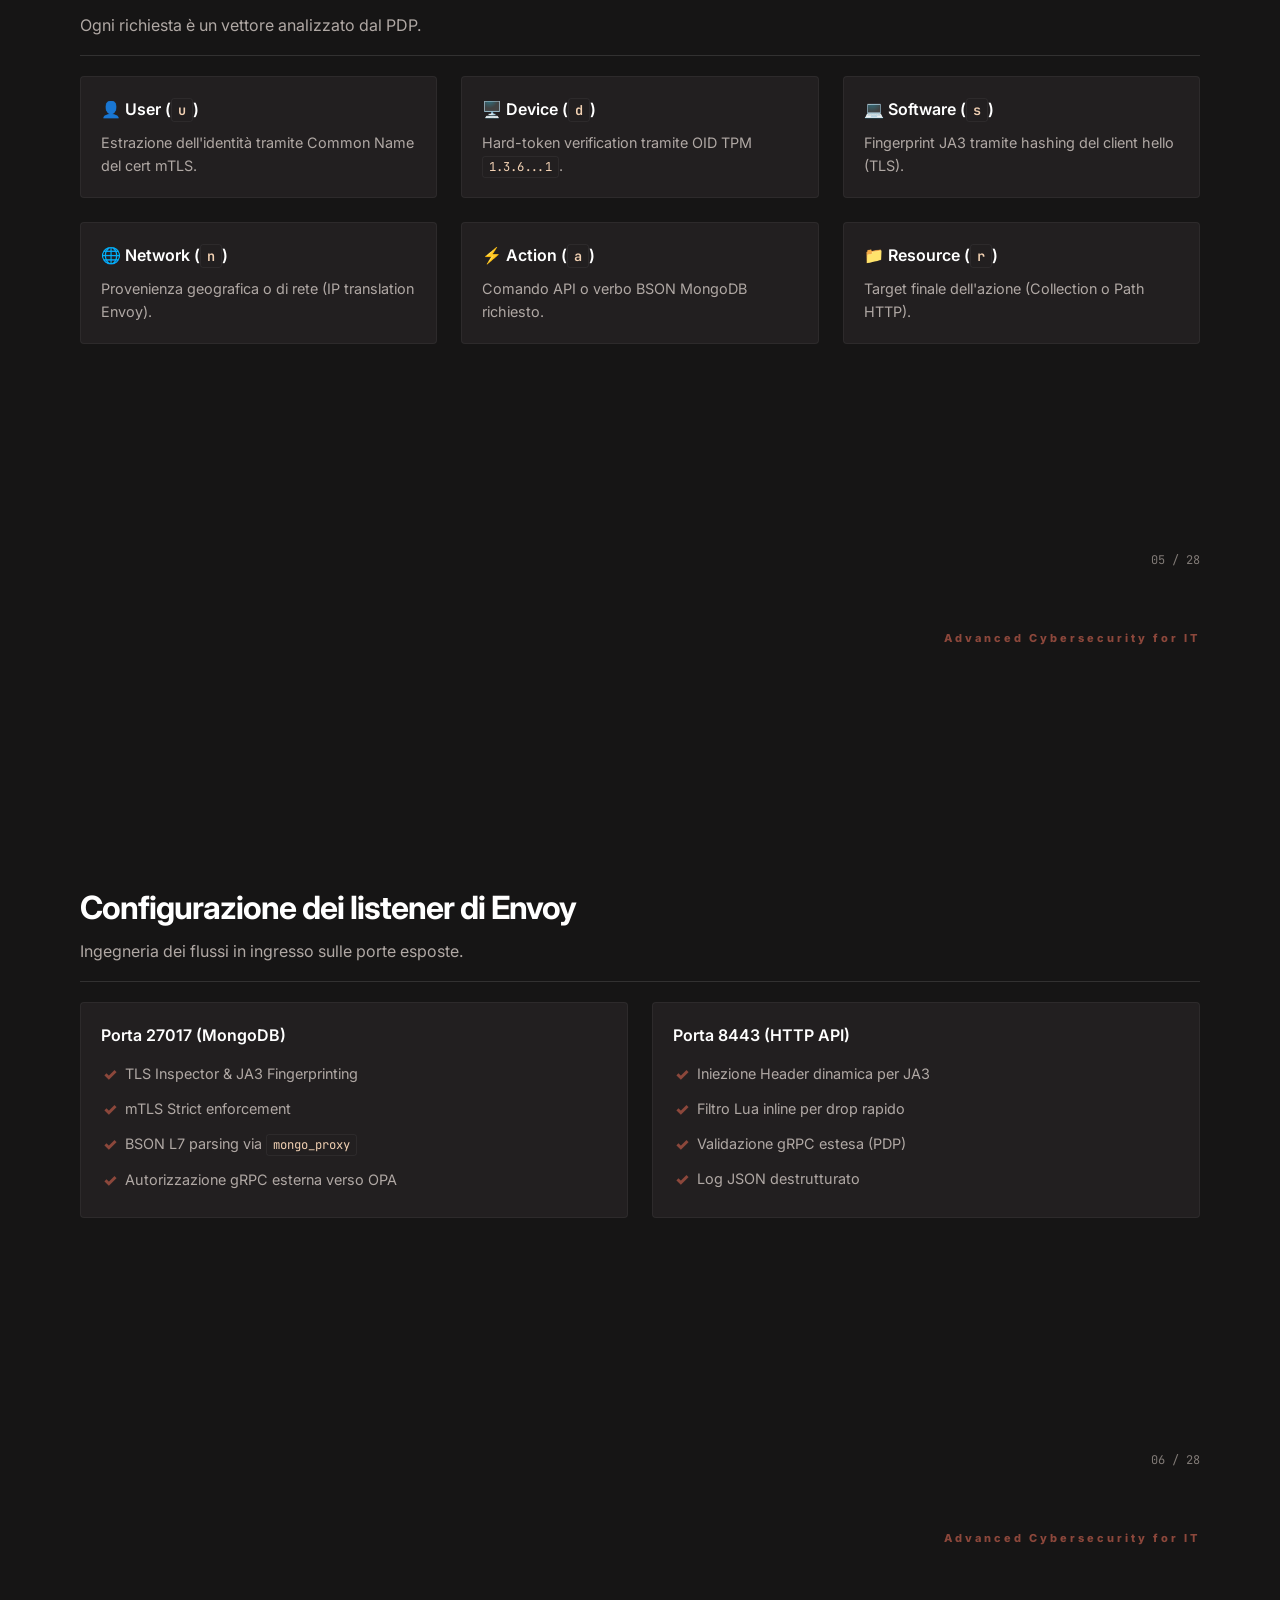
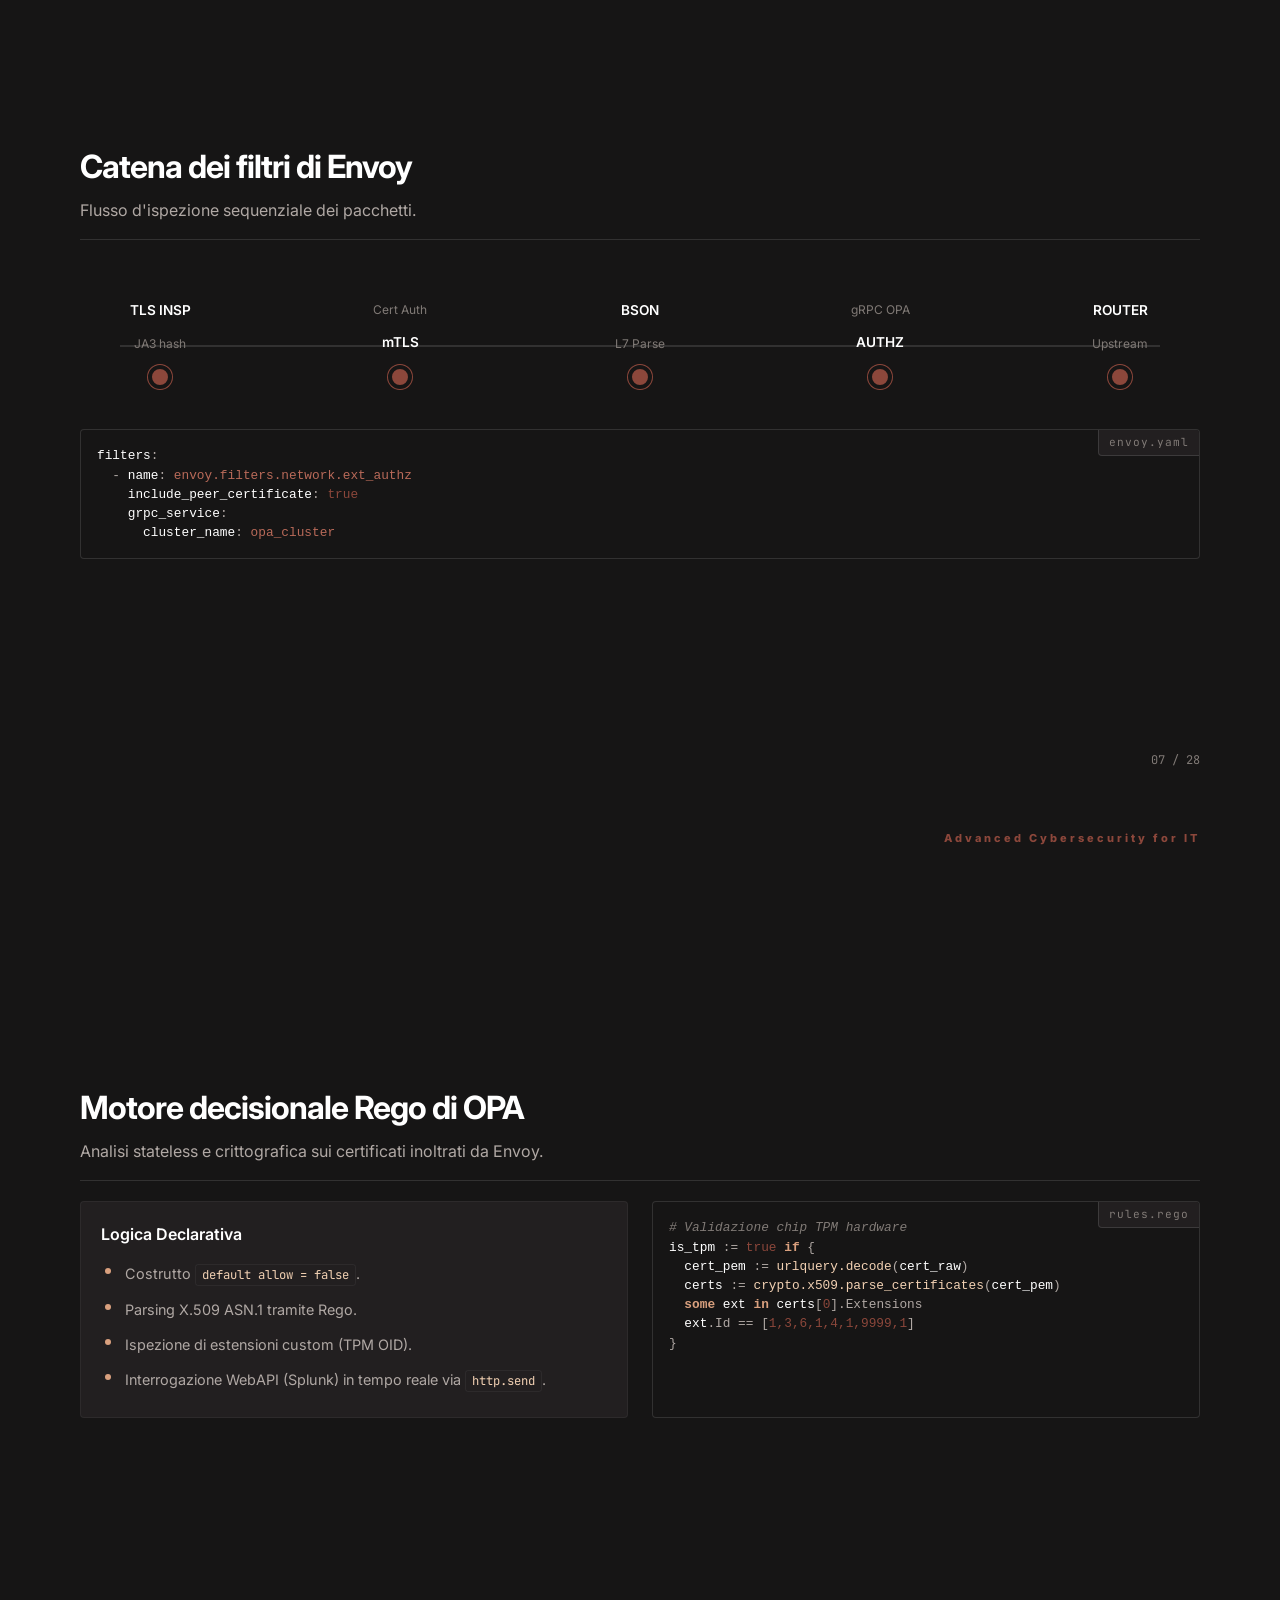
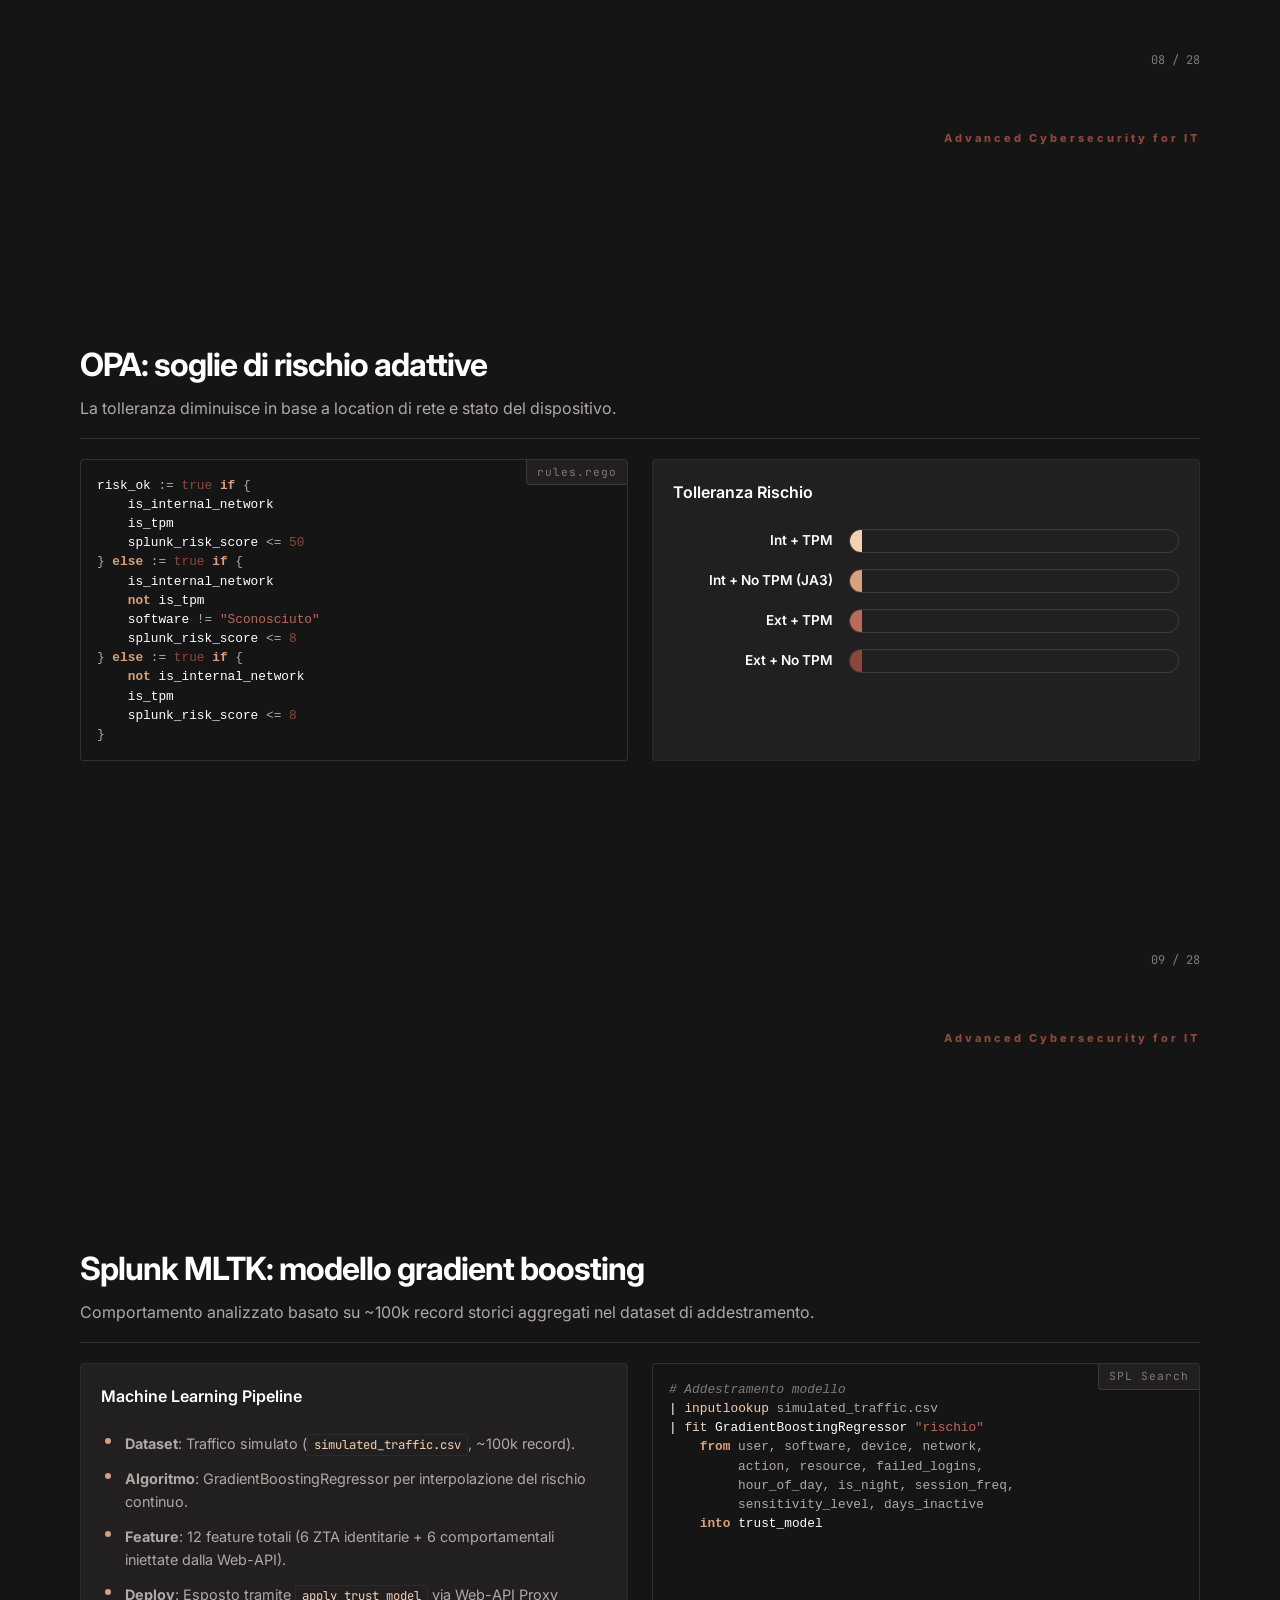
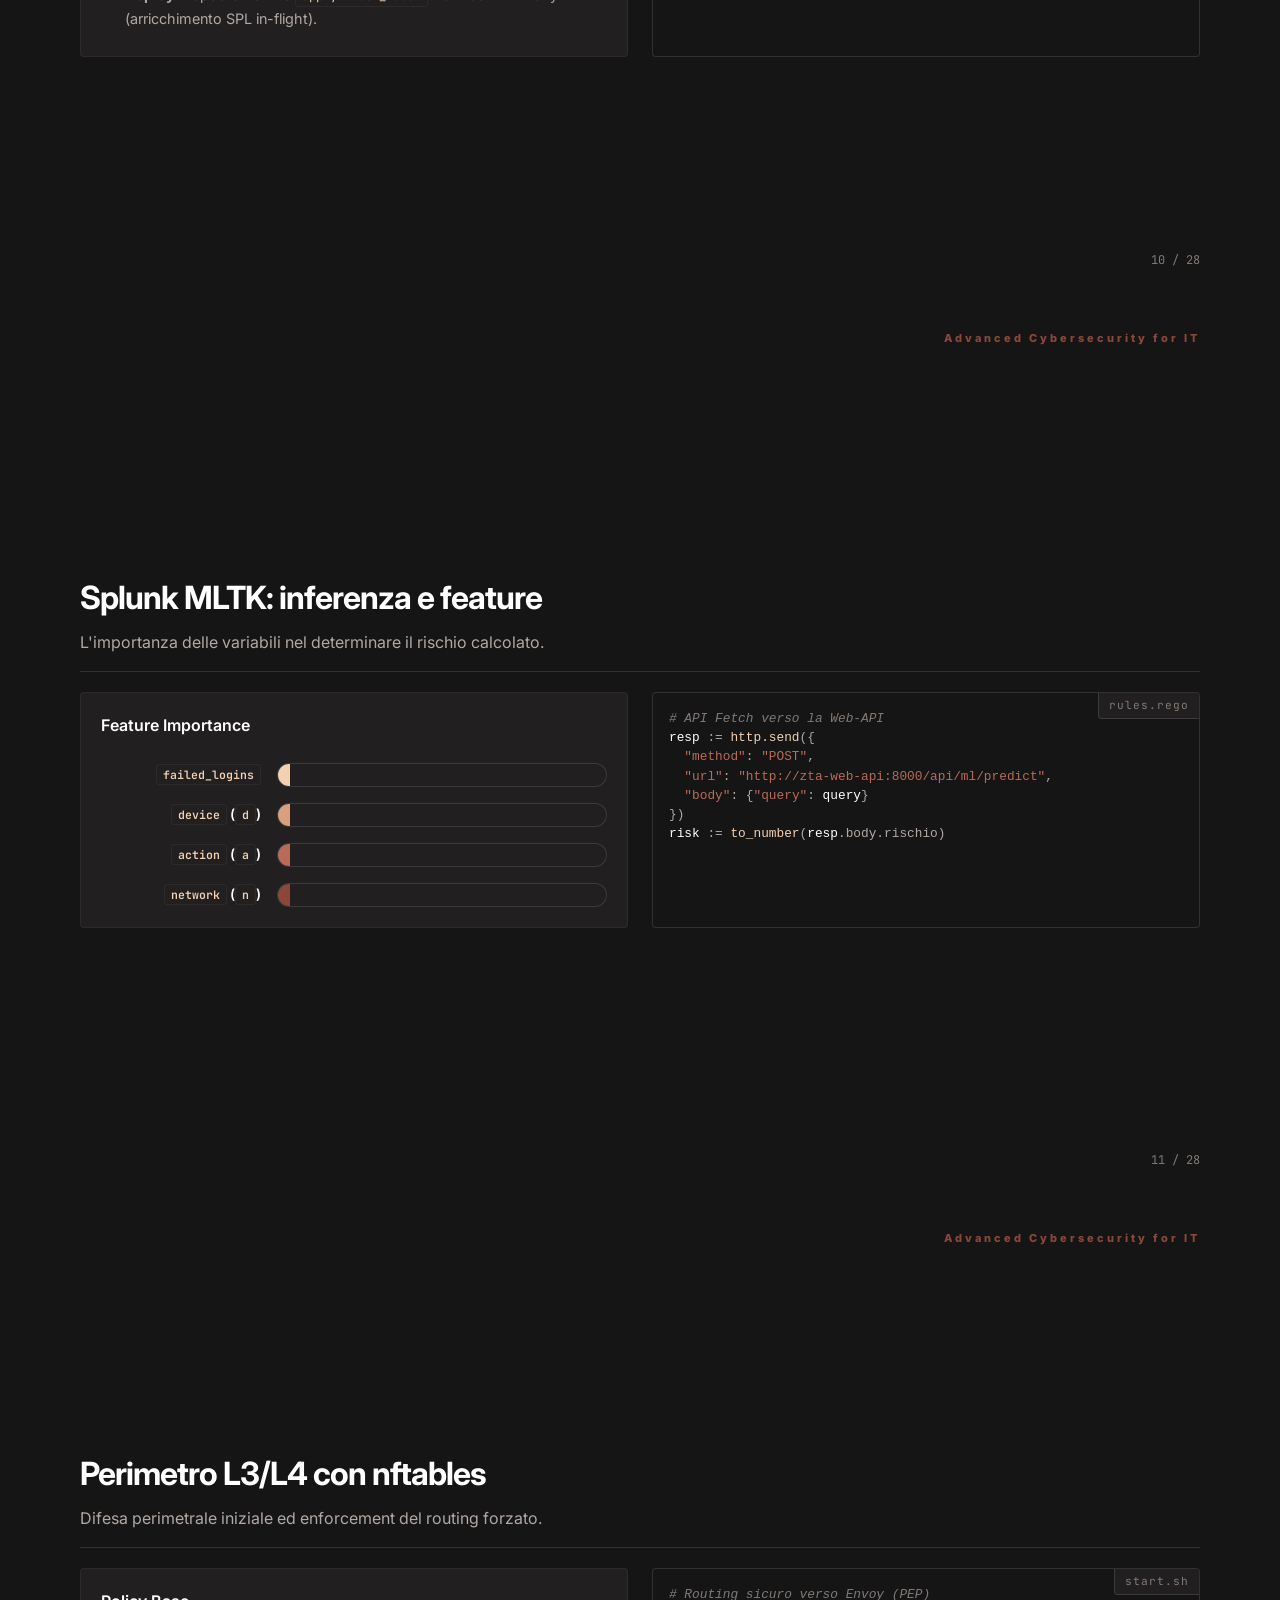
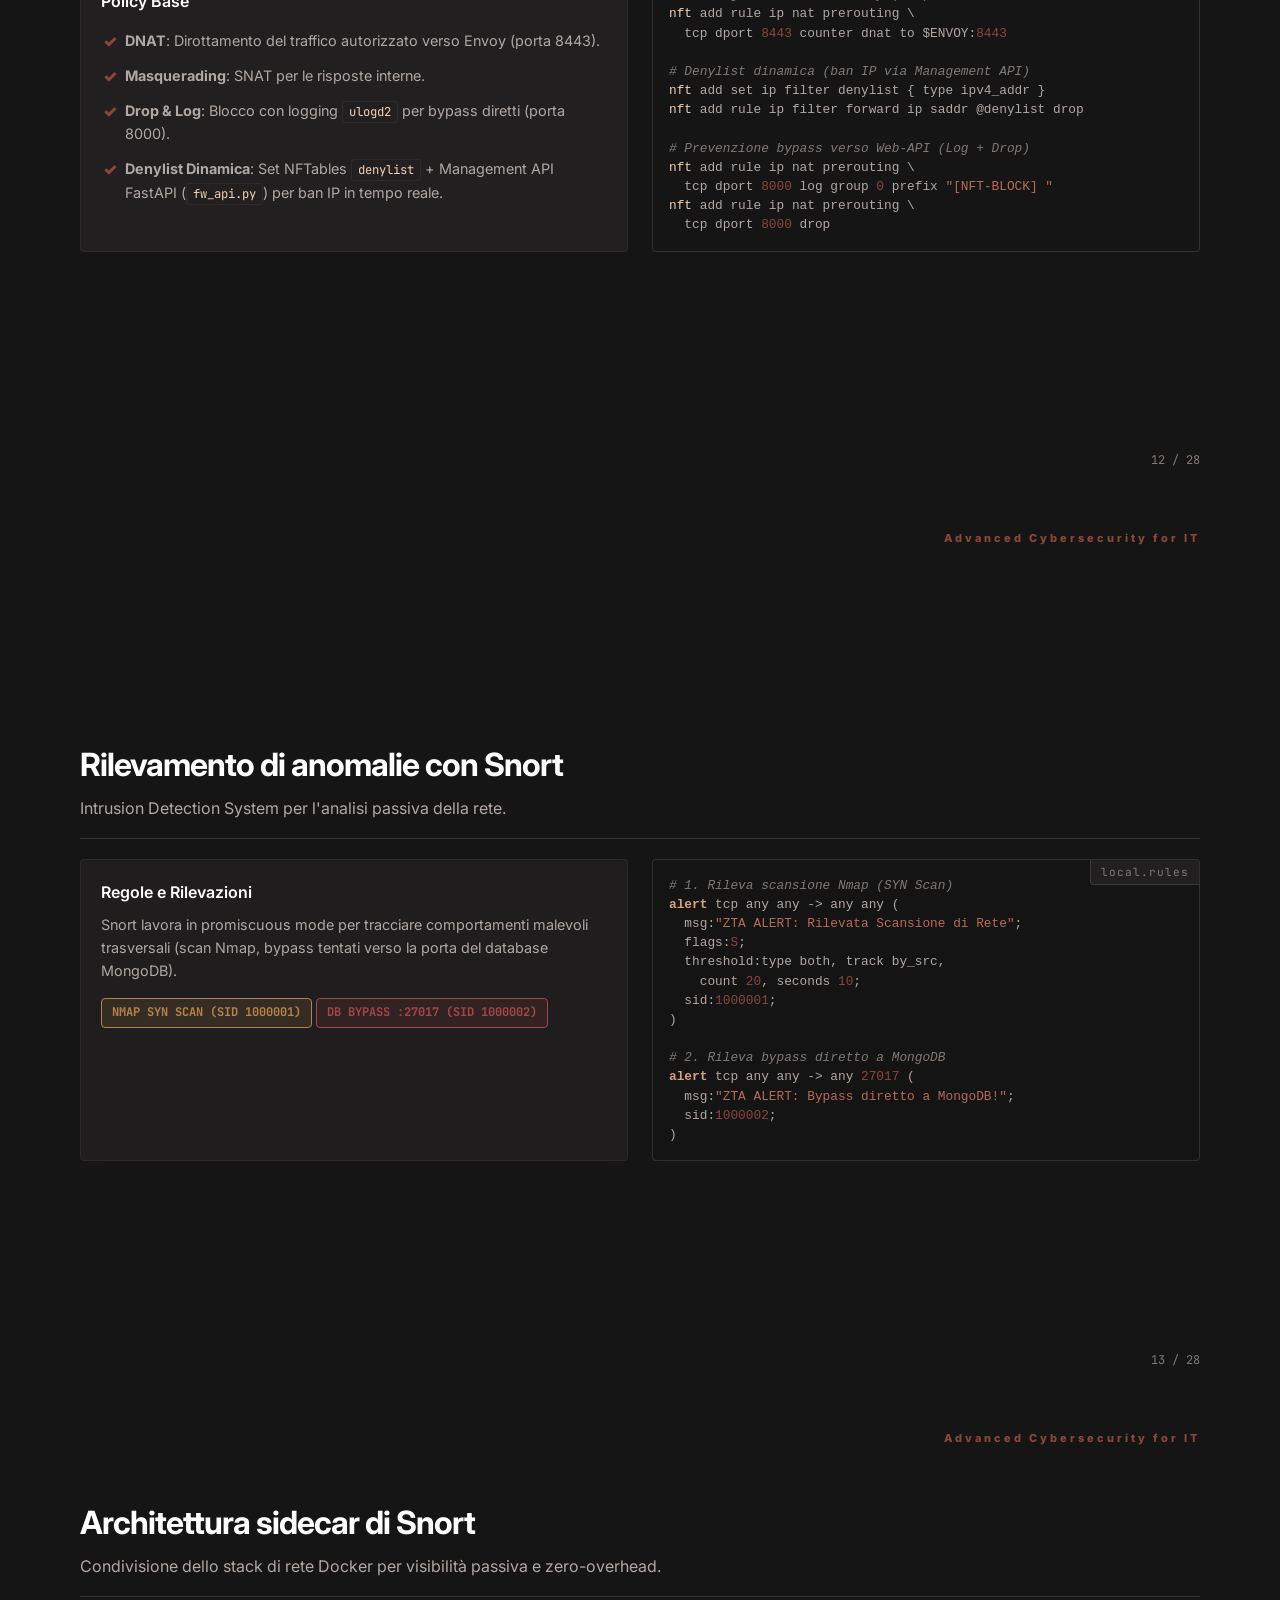
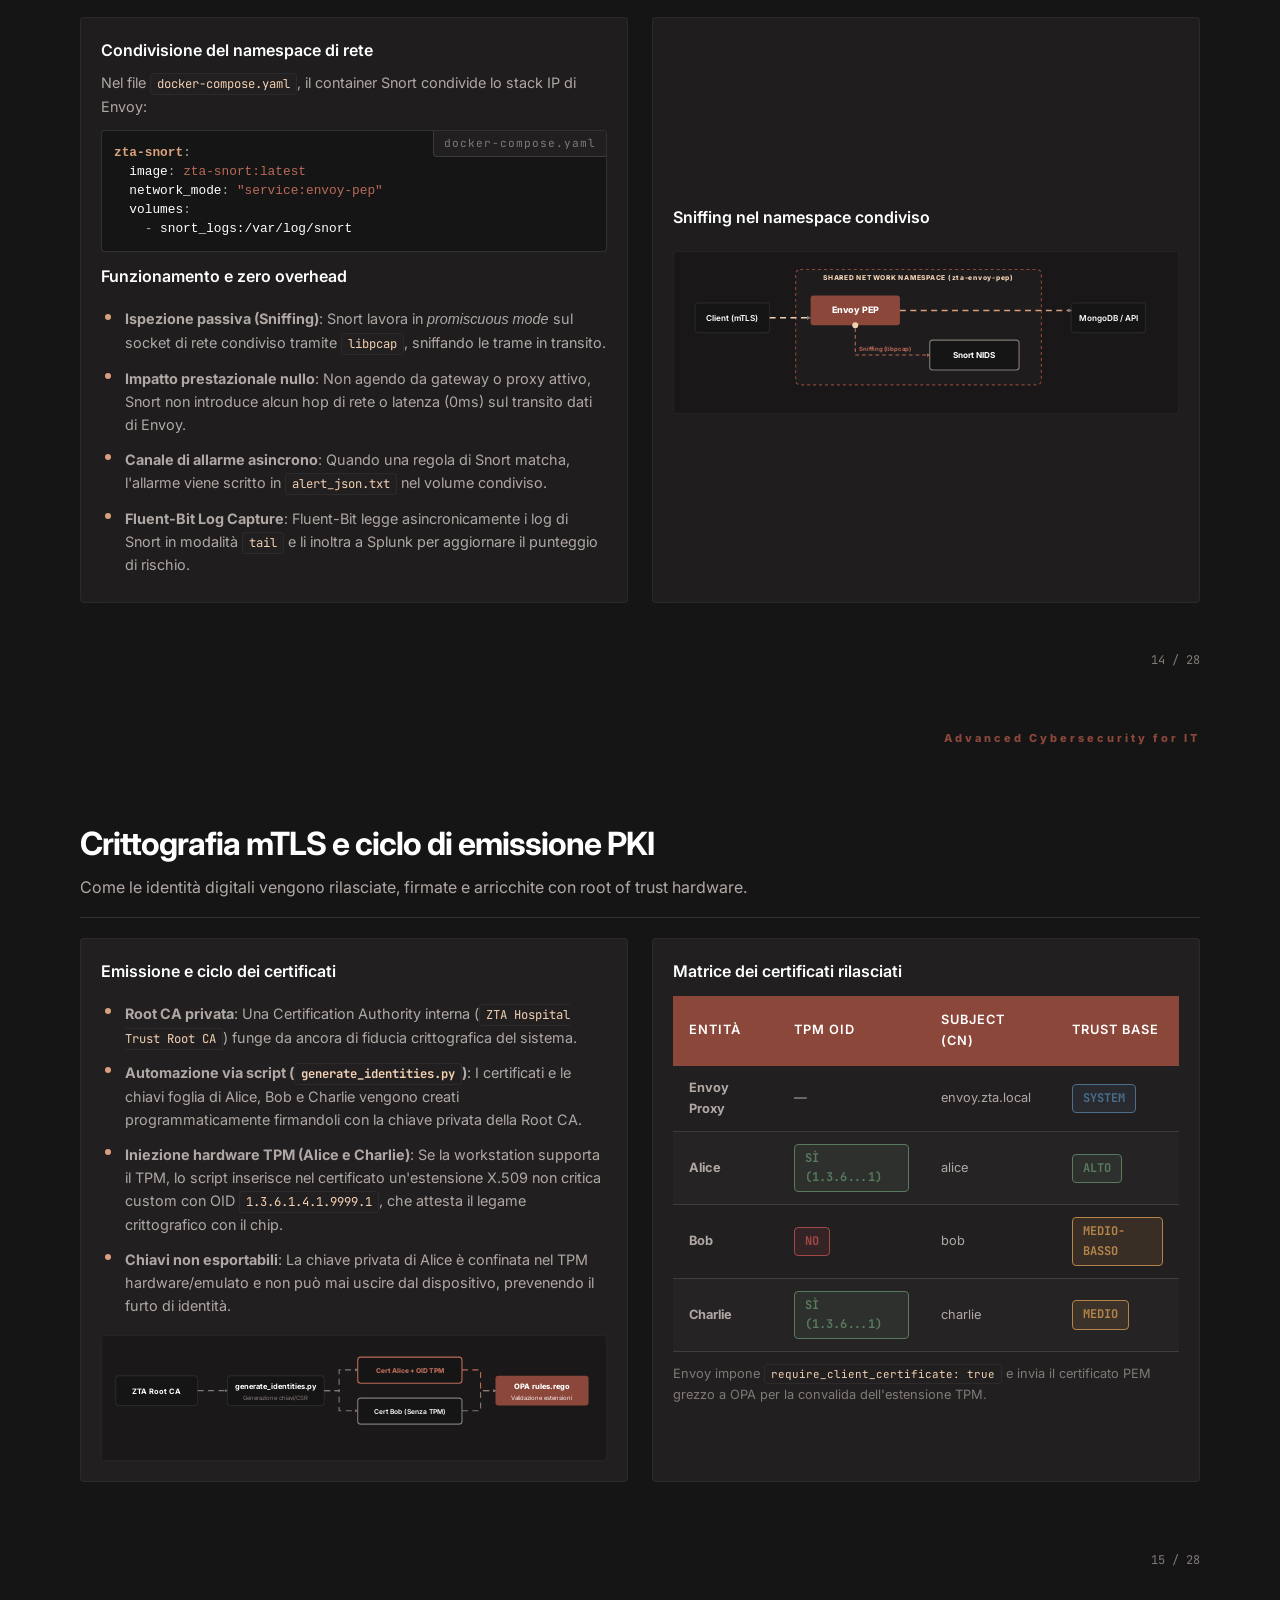
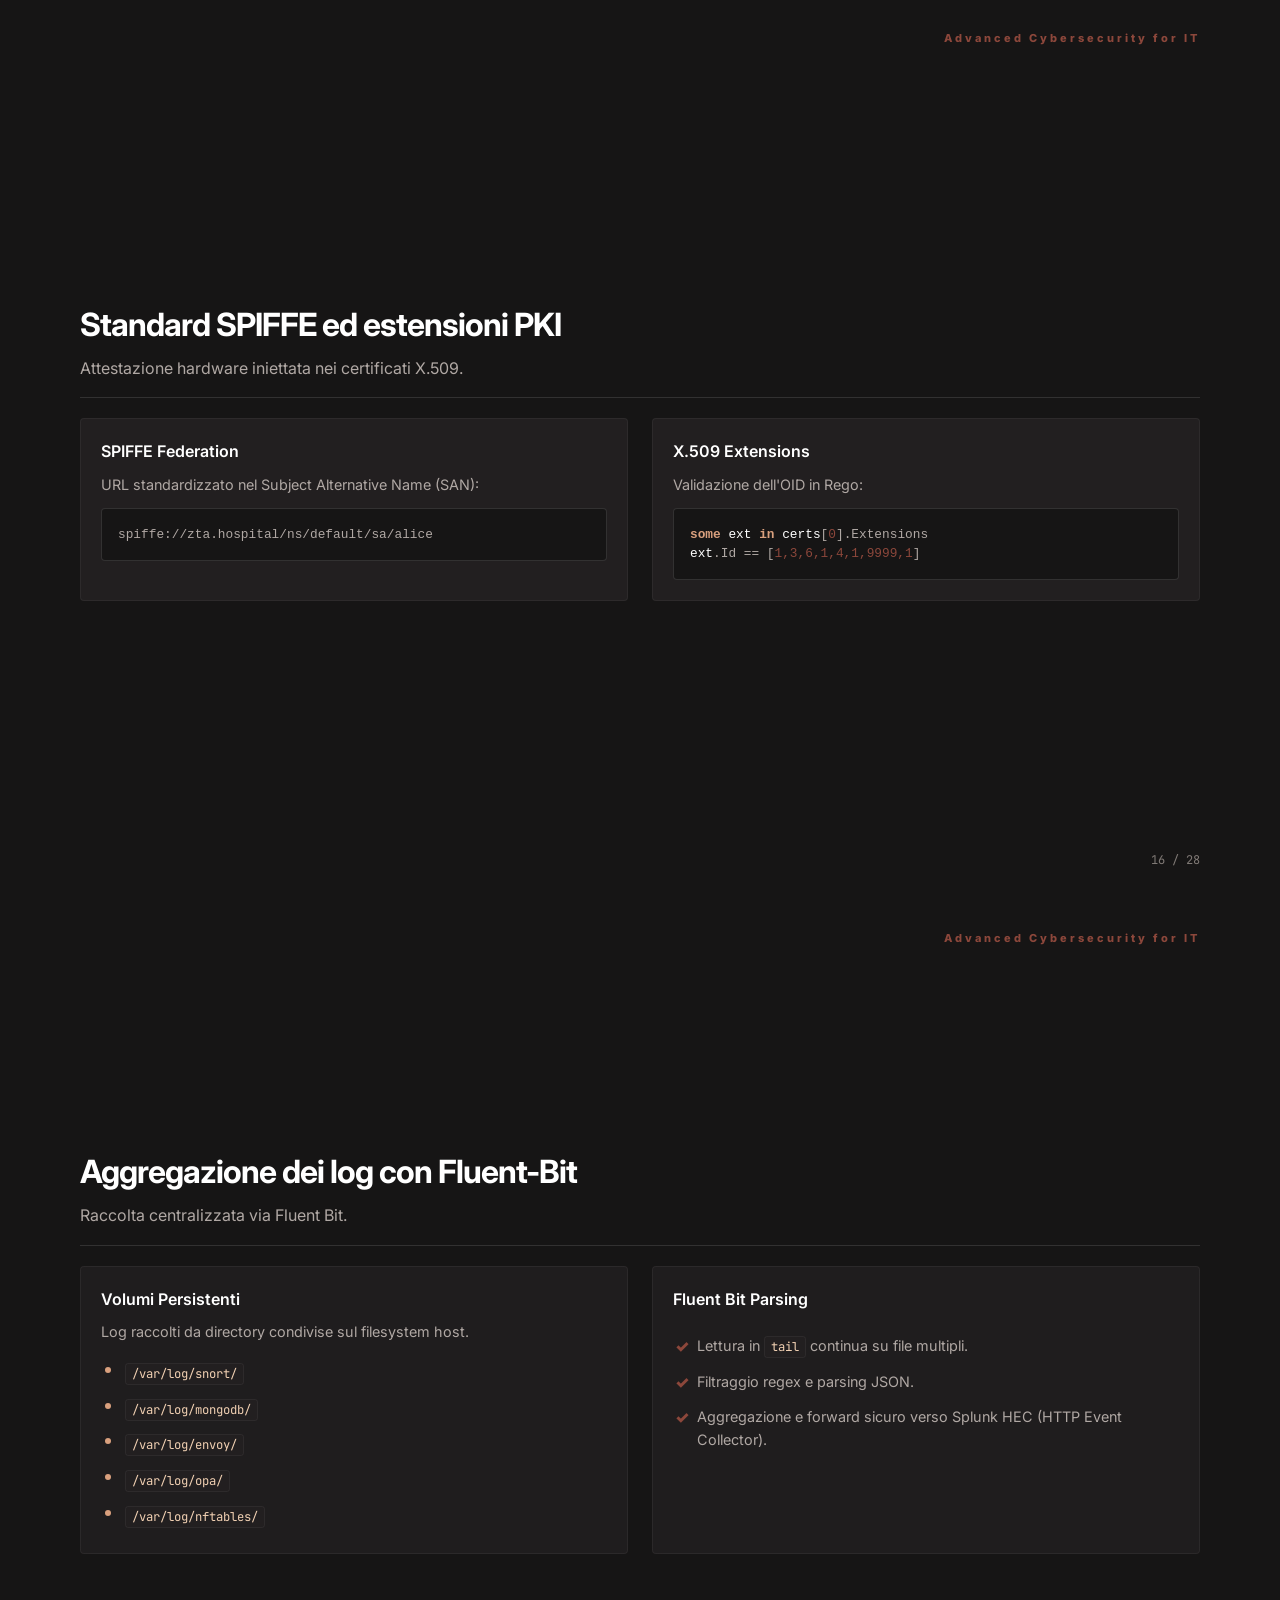
==== commit ae6dbadb: "nuova presentazione hmtl" ====
--- a/esempio_presentazione_zta.html
+++ b/esempio_presentazione_zta.html
@@ -465,6 +465,7 @@
       <span class="icon-badge">Envoy PEP</span>
       <span class="icon-badge">Open Policy Agent</span>
       <span class="icon-badge">Splunk MLTK</span>
+      <span class="icon-badge">NFTables Firewall</span>
       <span class="icon-badge">Snort NIDS</span>
     </div>
   </div>
@@ -1032,17 +1033,17 @@
   <div class="top-logo">Advanced Cybersecurity for IT</div>
   <div class="slide-header animate-in-up">
     <h2>Splunk MLTK: modello gradient boosting</h2>
-    <p class="subtitle">Comportamento analizzato basato su 10k record storici aggregati.</p>
+    <p class="subtitle">Comportamento analizzato basato su ~100k record storici aggregati nel dataset di addestramento.</p>
     <hr class="slide-divider">
   </div>
   <div class="grid-2">
     <div class="card animate-in-up">
       <h3>Machine Learning Pipeline</h3>
       <ul class="feature-list" style="margin-top:16px;">
-        <li><strong>Dataset</strong>: Traffico simulato (<code>simulated_traffic.csv</code>).</li>
+        <li><strong>Dataset</strong>: Traffico simulato (<code>simulated_traffic.csv</code>, ~100k record).</li>
         <li><strong>Algoritmo</strong>: GradientBoostingRegressor per interpolazione del rischio continuo.</li>
-        <li><strong>Feature</strong>: 12 feature totali (6 ZTA identitarie + 6 comportamentali).</li>
-        <li><strong>Deploy</strong>: Esposto tramite comando <code>apply</code> e Web-API Proxy.</li>
+        <li><strong>Feature</strong>: 12 feature totali (6 ZTA identitarie + 6 comportamentali iniettate dalla Web-API).</li>
+        <li><strong>Deploy</strong>: Esposto tramite <code>apply trust_model</code> via Web-API Proxy (arricchimento SPL in-flight).</li>
       </ul>
     </div>
     <div class="code-block animate-in-up" style="transition-delay:0.1s;">
@@ -1108,9 +1109,10 @@
     <div class="card animate-in-up">
       <h3>Policy Base</h3>
       <ul class="check-list">
-        <li><strong>DNAT</strong>: Dirottamento del traffico autorizzato verso Envoy.</li>
+        <li><strong>DNAT</strong>: Dirottamento del traffico autorizzato verso Envoy (porta 8443).</li>
         <li><strong>Masquerading</strong>: SNAT per le risposte interne.</li>
-        <li><strong>Drop & Log</strong>: Blocco silenzioso e logging per bypass API diretti.</li>
+        <li><strong>Drop &amp; Log</strong>: Blocco con logging <code>ulogd2</code> per bypass diretti (porta 8000).</li>
+        <li><strong>Denylist Dinamica</strong>: Set NFTables <code>denylist</code> + Management API FastAPI (<code>fw_api.py</code>) per ban IP in tempo reale.</li>
       </ul>
     </div>
     <div class="code-block animate-in-up" style="transition-delay:0.1s;">
@@ -1119,7 +1121,13 @@
 <span class="fn">nft</span> add rule ip nat prerouting \
   tcp dport <span class="num">8443</span> counter dnat to $ENVOY:<span class="num">8443</span>
 
-<span class="cm"># Prevenzione bypass verso backend ML</span>
+<span class="cm"># Denylist dinamica (ban IP via Management API)</span>
+<span class="fn">nft</span> add set ip filter denylist { type ipv4_addr }
+<span class="fn">nft</span> add rule ip filter forward ip saddr @denylist drop
+
+<span class="cm"># Prevenzione bypass verso Web-API (Log + Drop)</span>
+<span class="fn">nft</span> add rule ip nat prerouting \
+  tcp dport <span class="num">8000</span> log group <span class="num">0</span> prefix <span class="str">"[NFT-BLOCK] "</span>
 <span class="fn">nft</span> add rule ip nat prerouting \
   tcp dport <span class="num">8000</span> drop</pre>
     </div>
@@ -1140,20 +1148,27 @@
   <div class="grid-2">
     <div class="card animate-in-up" style="background:rgba(34,31,32,0.85); backdrop-filter:blur(8px);">
       <h3>Regole e Rilevazioni</h3>
-      <p>Snort lavora in promiscuous mode per tracciare comportamenti malevoli trasversali (scan Nmap, bypass tentati verso la porta del database).</p>
+      <p>Snort lavora in promiscuous mode per tracciare comportamenti malevoli trasversali (scan Nmap, bypass tentati verso la porta del database MongoDB).</p>
       <div style="margin-top:16px;">
-        <span class="pill pill-amber">Nmap Detect</span>
-        <span class="pill pill-red">DB Bypass</span>
+        <span class="pill pill-amber">Nmap SYN Scan (SID 1000001)</span>
+        <span class="pill pill-red">DB Bypass :27017 (SID 1000002)</span>
       </div>
     </div>
     <div class="code-block animate-in-up" style="transition-delay:0.1s; background:rgba(22,21,21,0.85); backdrop-filter:blur(8px);">
       <span class="code-label">local.rules</span>
-<pre><span class="cm"># Rilevamento TCP SYN Scan</span>
+<pre><span class="cm"># 1. Rileva scansione Nmap (SYN Scan)</span>
 <span class="kw">alert</span> tcp any any -> any any (
-  msg:<span class="str">"ZTA ALERT: Scansione Rete"</span>;
+  msg:<span class="str">"ZTA ALERT: Rilevata Scansione di Rete"</span>;
   flags:<span class="num">S</span>;
-  threshold: track by_src, count <span class="num">20</span>;
+  threshold:type both, track by_src,
+    count <span class="num">20</span>, seconds <span class="num">10</span>;
   sid:<span class="num">1000001</span>;
+)
+
+<span class="cm"># 2. Rileva bypass diretto a MongoDB</span>
+<span class="kw">alert</span> tcp any any -> any <span class="num">27017</span> (
+  msg:<span class="str">"ZTA ALERT: Bypass diretto a MongoDB!"</span>;
+  sid:<span class="num">1000002</span>;
 )</pre>
     </div>
   </div>
@@ -1446,8 +1461,9 @@
       <table class="data-table" style="margin-top:16px;">
         <thead><tr><th>Collection</th><th>Dati Contenuti</th></tr></thead>
         <tbody>
-          <tr><td><code>patients</code></td><td>Cartelle cliniche, note sensibili</td></tr>
-          <tr><td><code>identities</code></td><td>Identity store (trust base)</td></tr>
+          <tr><td><code>patients</code></td><td>Cartelle cliniche, note sensibili (10 record)</td></tr>
+          <tr><td><code>identities</code></td><td>Identity store SPIFFE (trust base per Alice, Bob)</td></tr>
+          <tr><td><code>trust_history</code></td><td>Storico evoluzione del trust score (audit trail)</td></tr>
         </tbody>
       </table>
     </div>
@@ -2100,13 +2116,13 @@
     <div class="card animate-in-up" style="background:rgba(34,31,32,0.85); backdrop-filter:blur(8px); display: flex; flex-direction: column; justify-content: space-between;">
       <div>
         <h3 style="color:var(--status-red); margin-bottom:12px;">Attacker &rarr; Firewall DROP &amp; Ban</h3>
-        <p>Un client esterno compromesso tenta di aggirare il PEP (Envoy) connettendosi direttamente a MongoDB su porta <code>8000</code>.</p>
+        <p>Un client esterno compromesso tenta di aggirare il PEP (Envoy) connettendosi alla Web-API sulla porta <code>8000</code> per bypassare l'autorizzazione.</p>
         <ul class="feature-list" style="margin-top:14px;">
-          <li><code>nftables</code> intercetta e scarta (<code>DROP</code>) i pacchetti silenti</li>
-          <li>Firewall invia il log di blocco <code>[NFT-BLOCK]</code> a Fluent-Bit</li>
-          <li>La sonda NIDS <code>snort</code> fa ispezione DPI e lancia alert</li>
-          <li>Fluent-Bit invia log ed alert a Splunk SIEM</li>
-          <li>Splunk calcola <code>Rischio Max</code> e aggiorna la denylist di OPA</li>
+          <li><code>nftables</code> intercetta, logga via <code>ulogd2</code> (<code>[NFT-BLOCK]</code>) e scarta (<code>DROP</code>)</li>
+          <li>La sonda NIDS <code>Snort</code> in promiscuous mode lancia alert (SID 1000001/1000002)</li>
+          <li>Fluent-Bit inoltra log ed alert a Splunk HEC</li>
+          <li>Splunk calcola <code>Rischio Max</code> e aggiorna il punteggio comportamentale</li>
+          <li>Management API (<code>fw_api.py</code>) banna l'IP tramite il set <code>denylist</code> di NFTables</li>
         </ul>
       </div>
       <div style="margin-top:16px;">
@@ -2488,7 +2504,7 @@
   <div class="card animate-in-up">
     <div class="grid-2">
       <ul class="check-list">
-        <li>Architettura basata su 10 microservizi containerizzati.</li>
+        <li>Architettura basata su 11 microservizi containerizzati.</li>
         <li>Isolamento e microsegmentazione in 4 zone protette.</li>
         <li>Valutazione continua basata su 12 feature (6 ZTA + 6 comportamentali).</li>
         <li>mTLS + TPM Hardware check via estensioni X.509 in Rego.</li>
